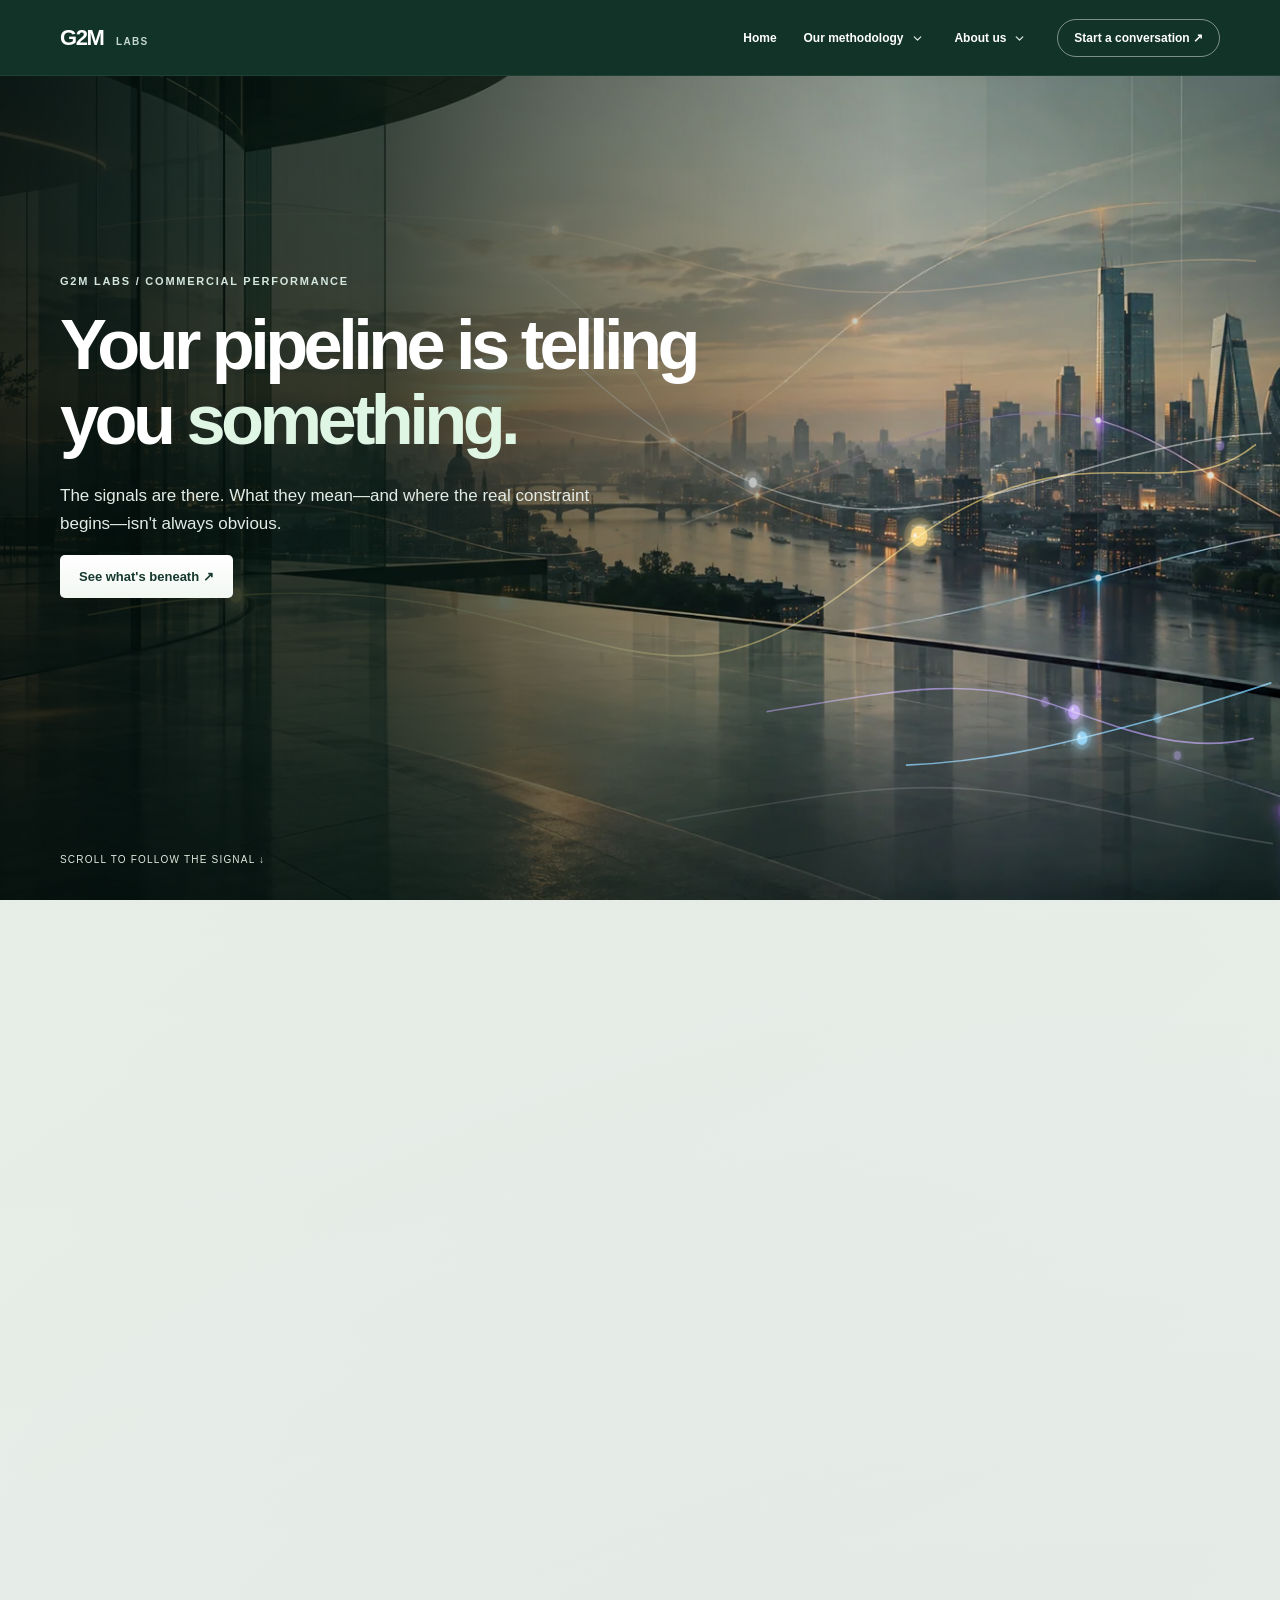
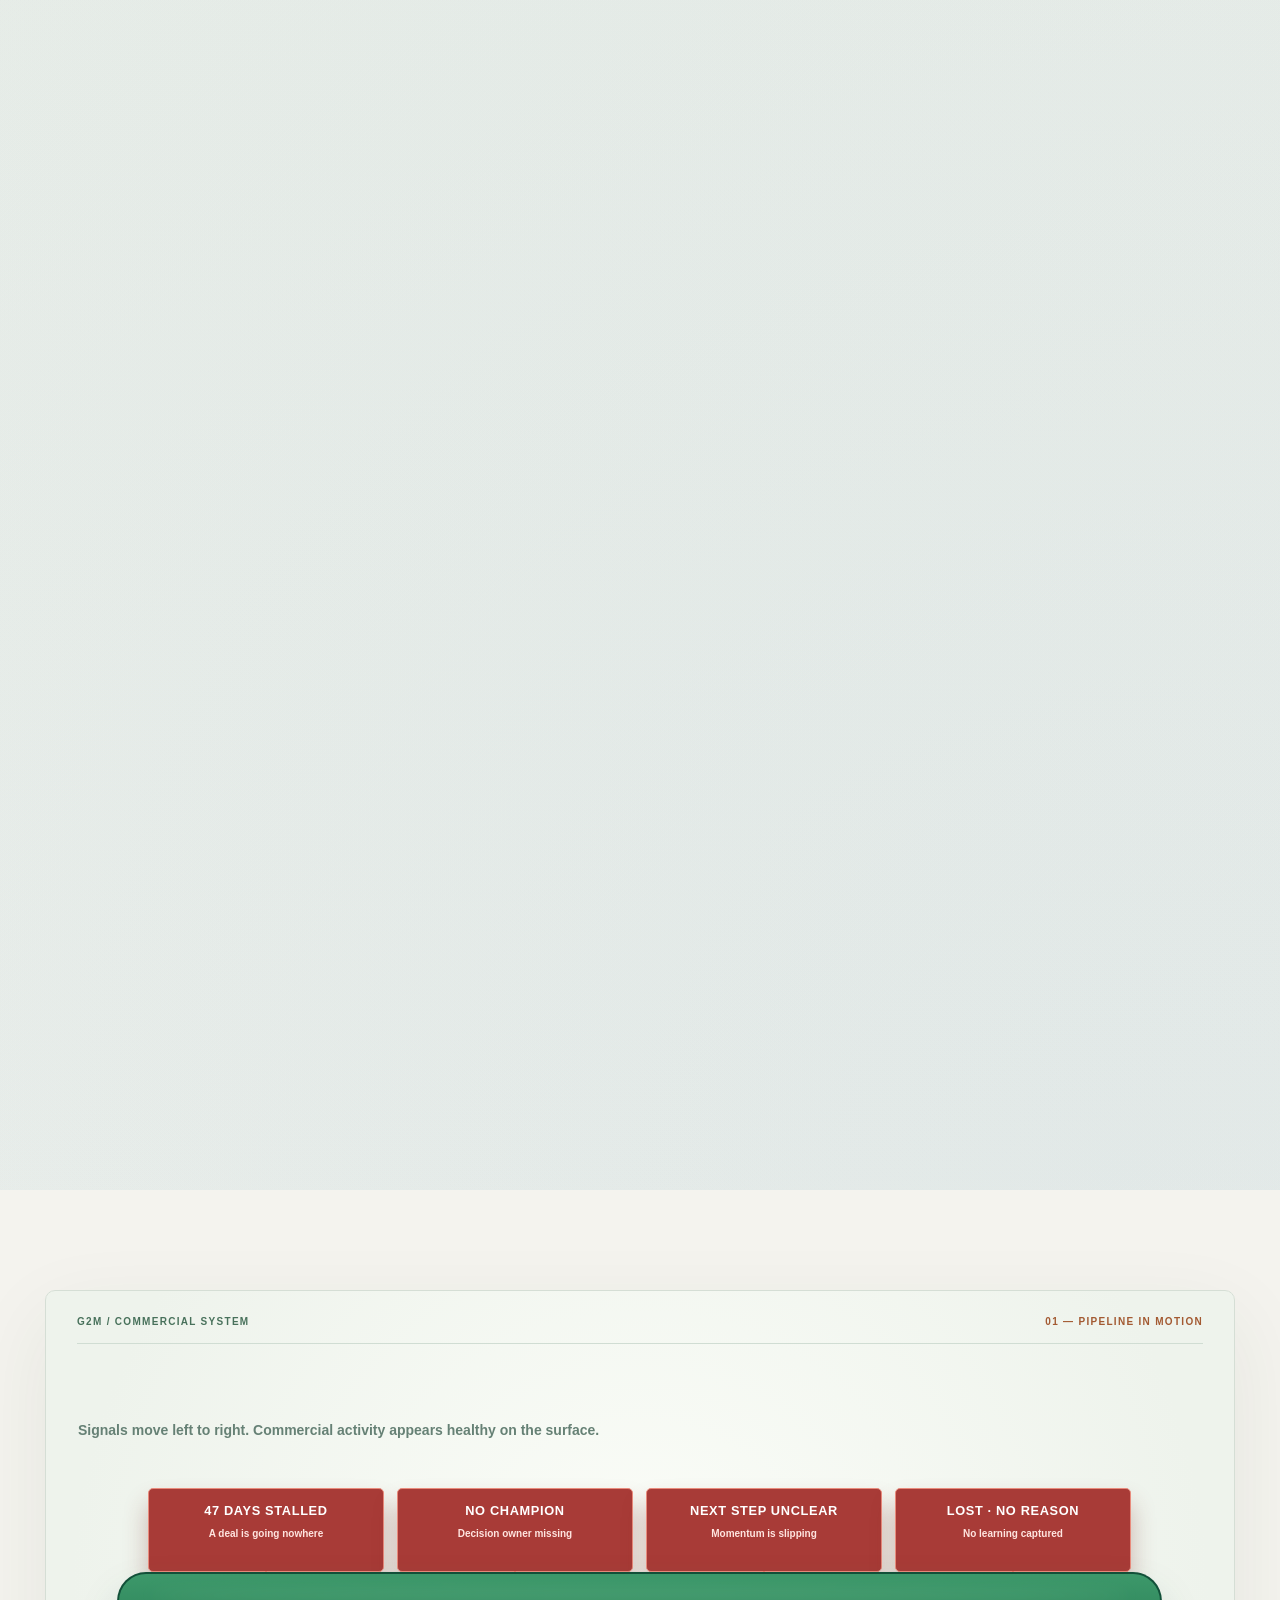
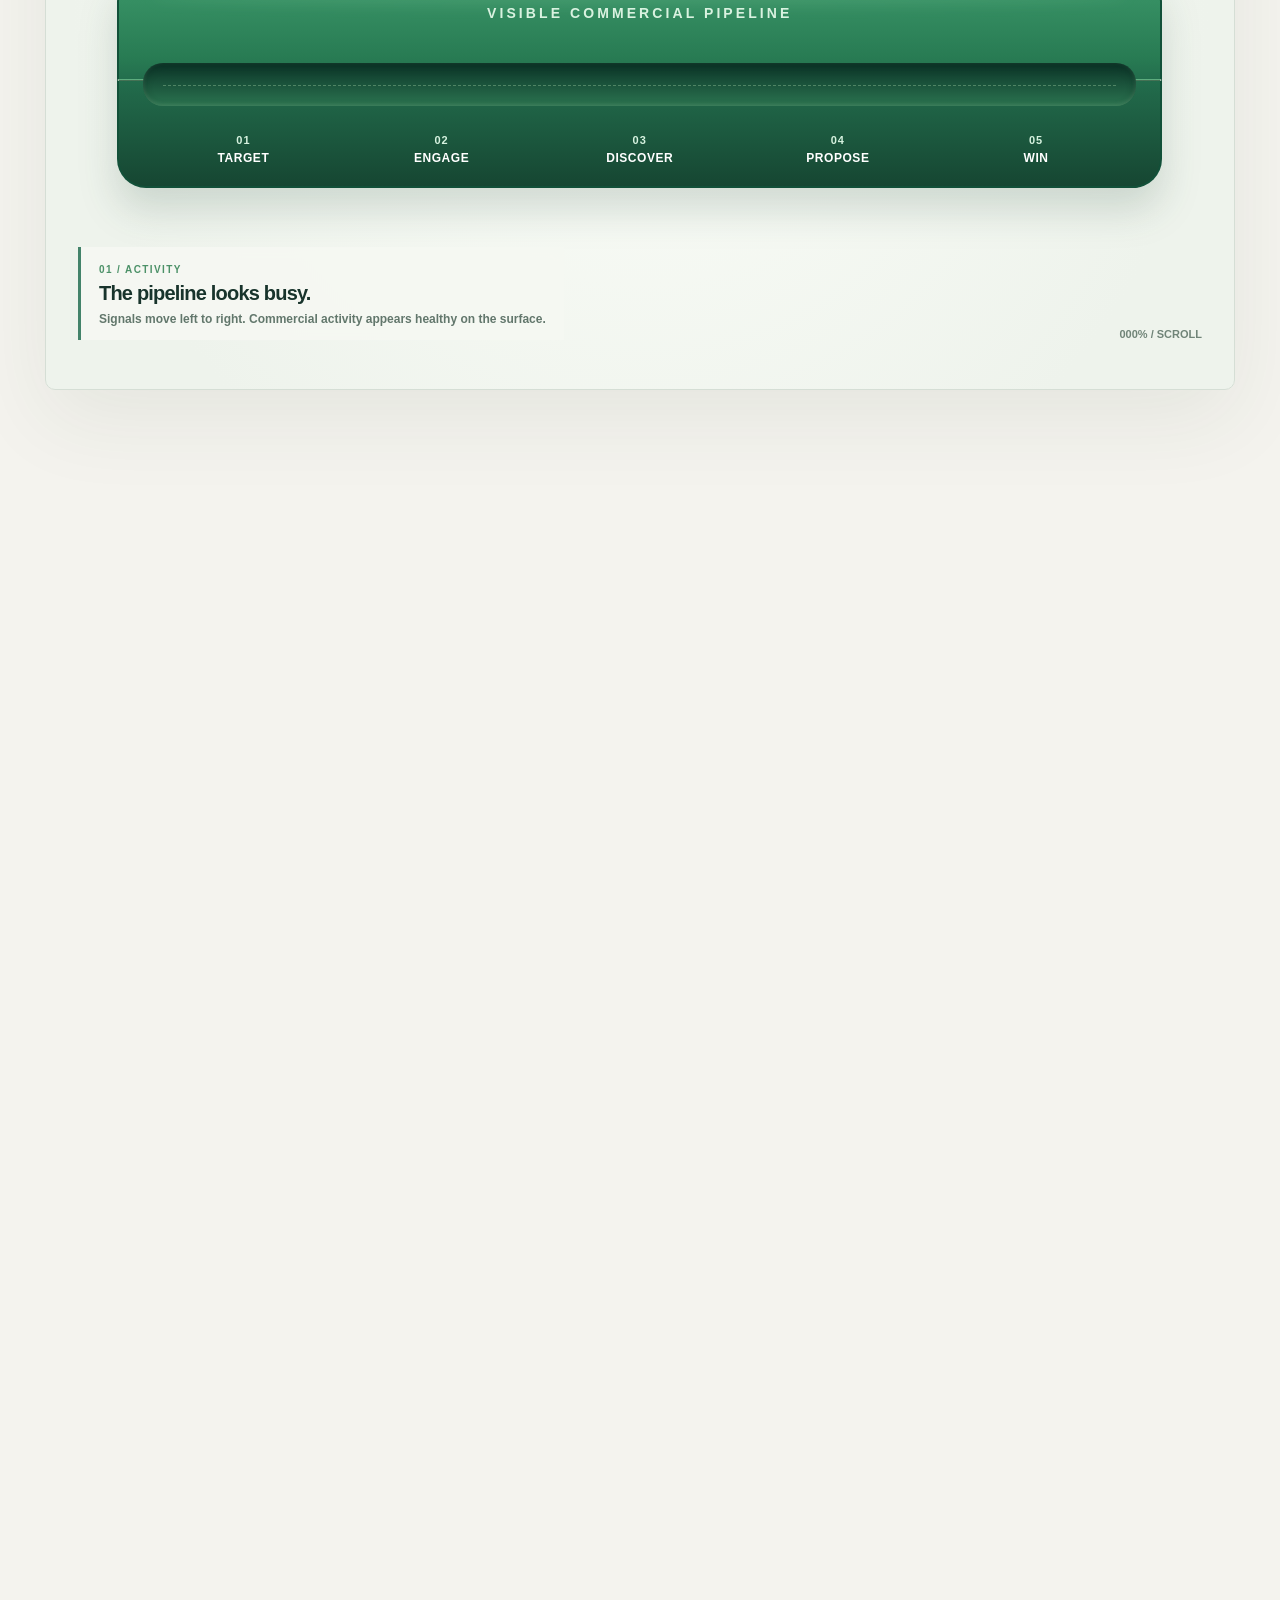
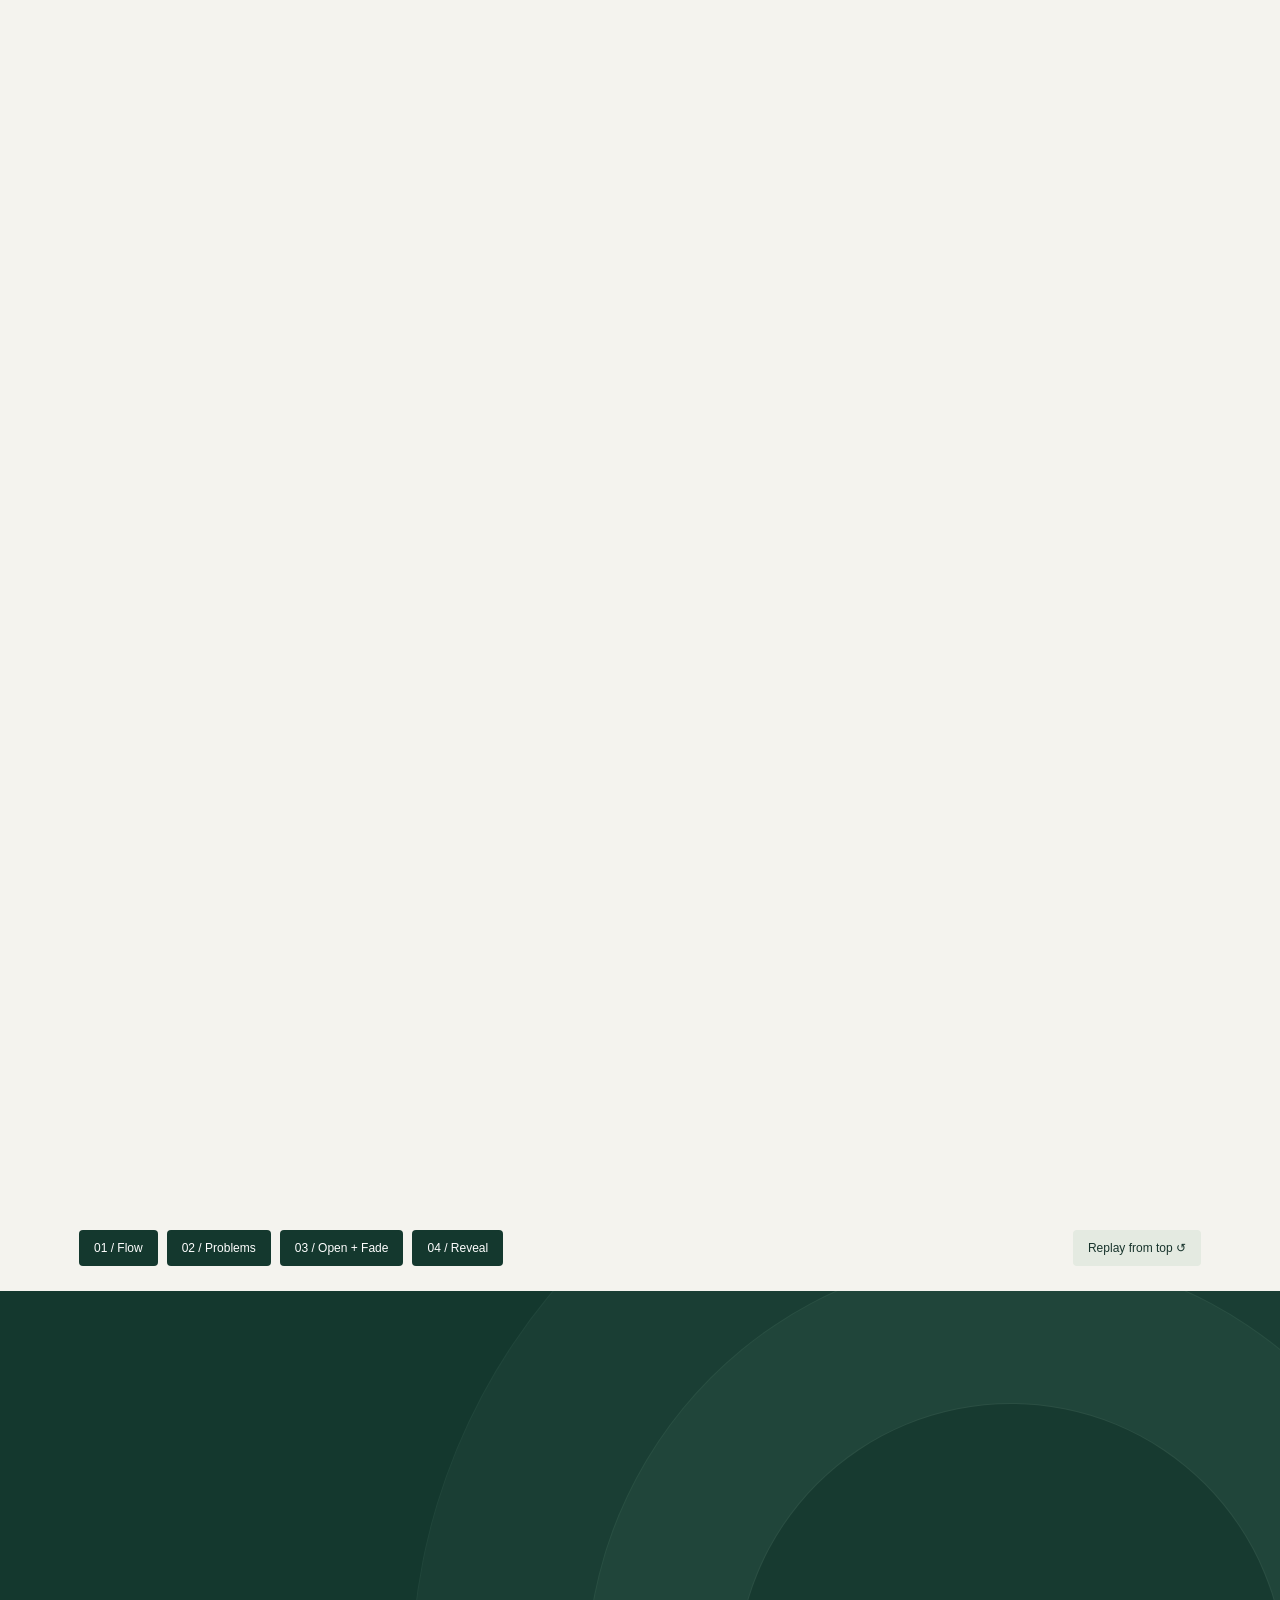
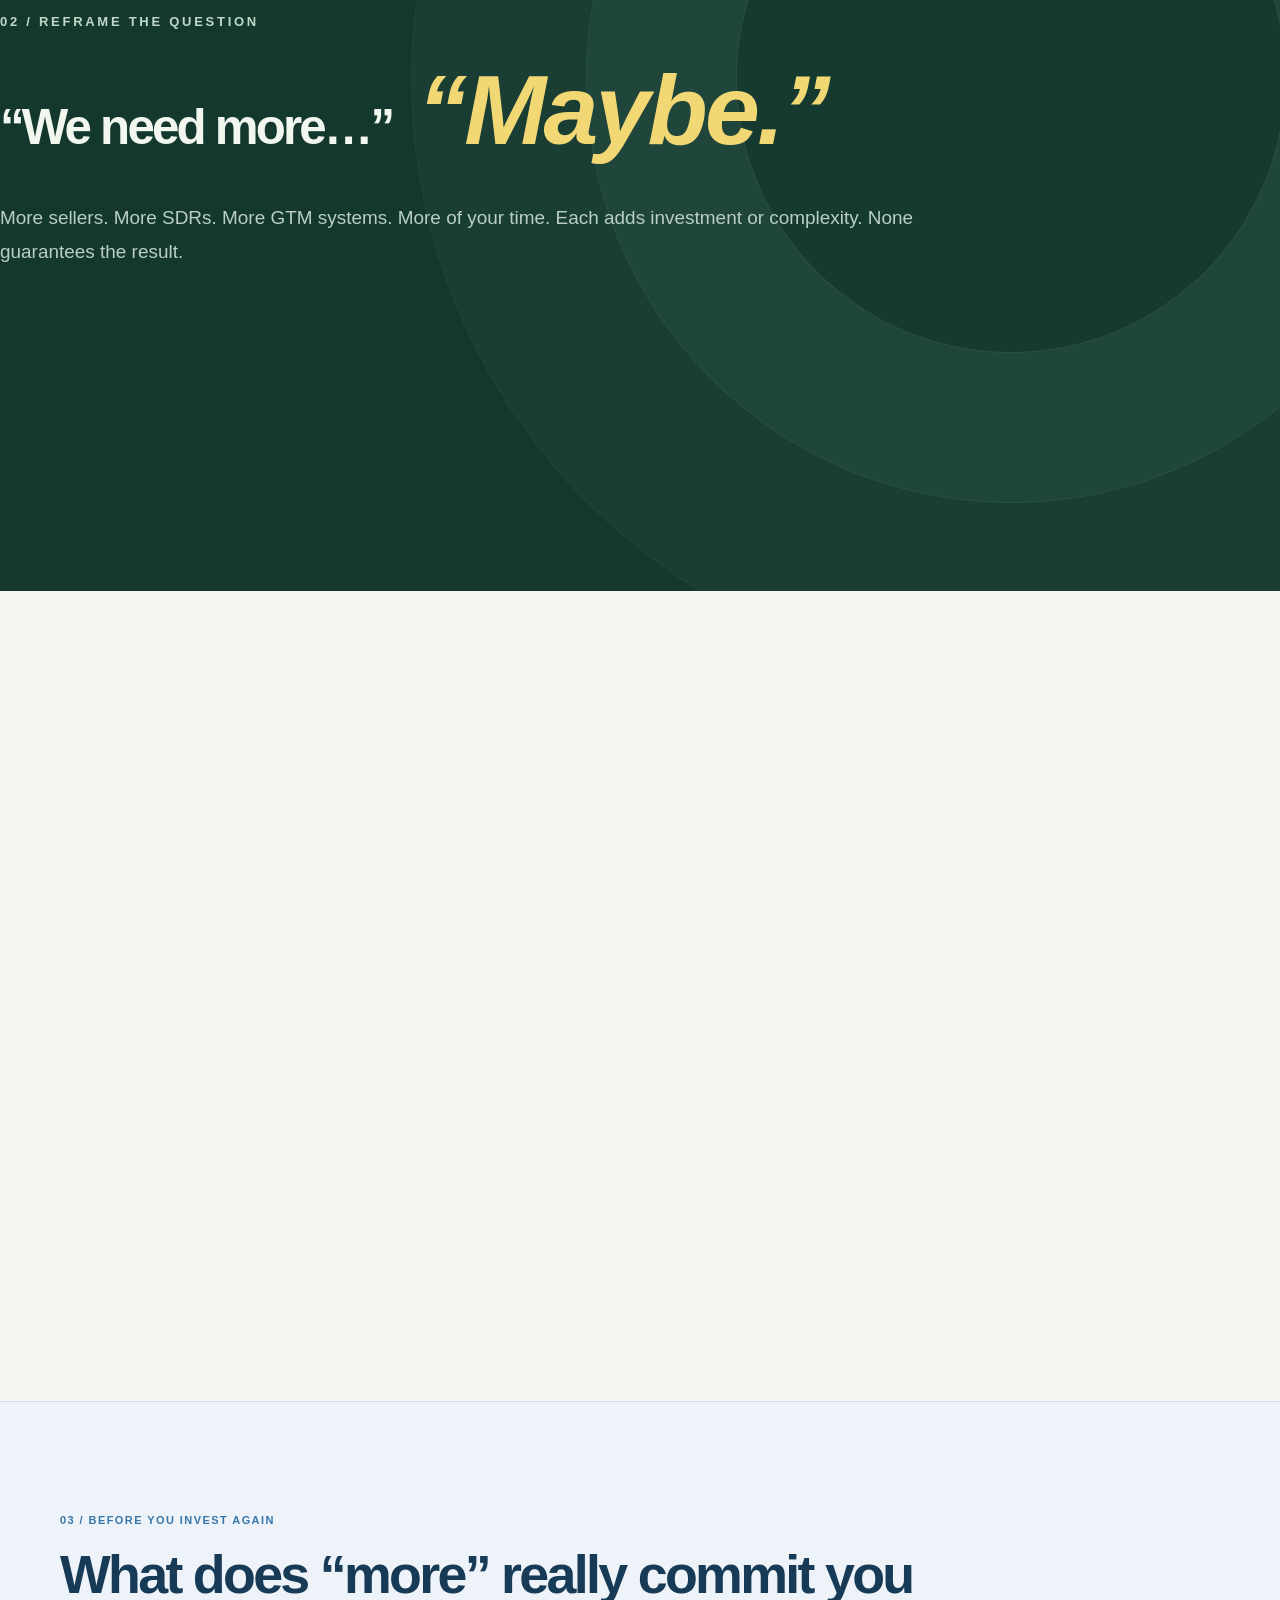
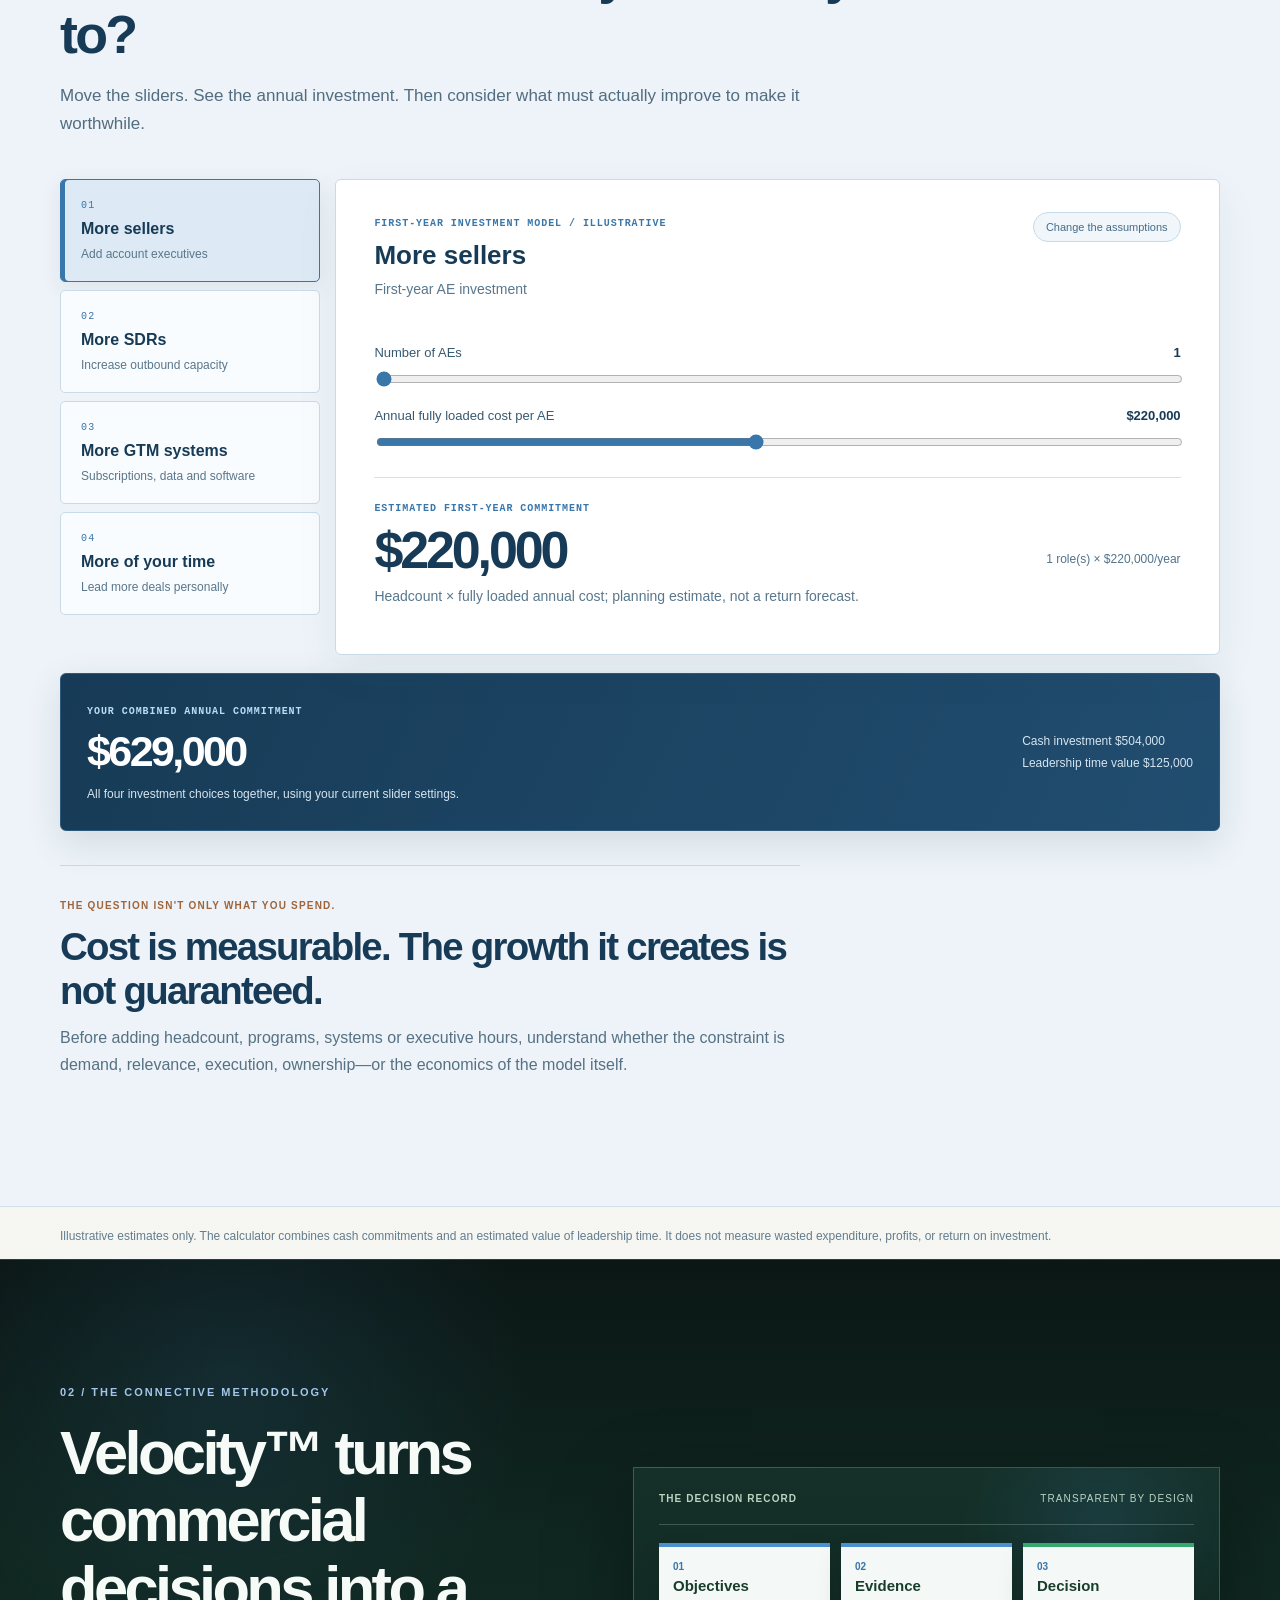
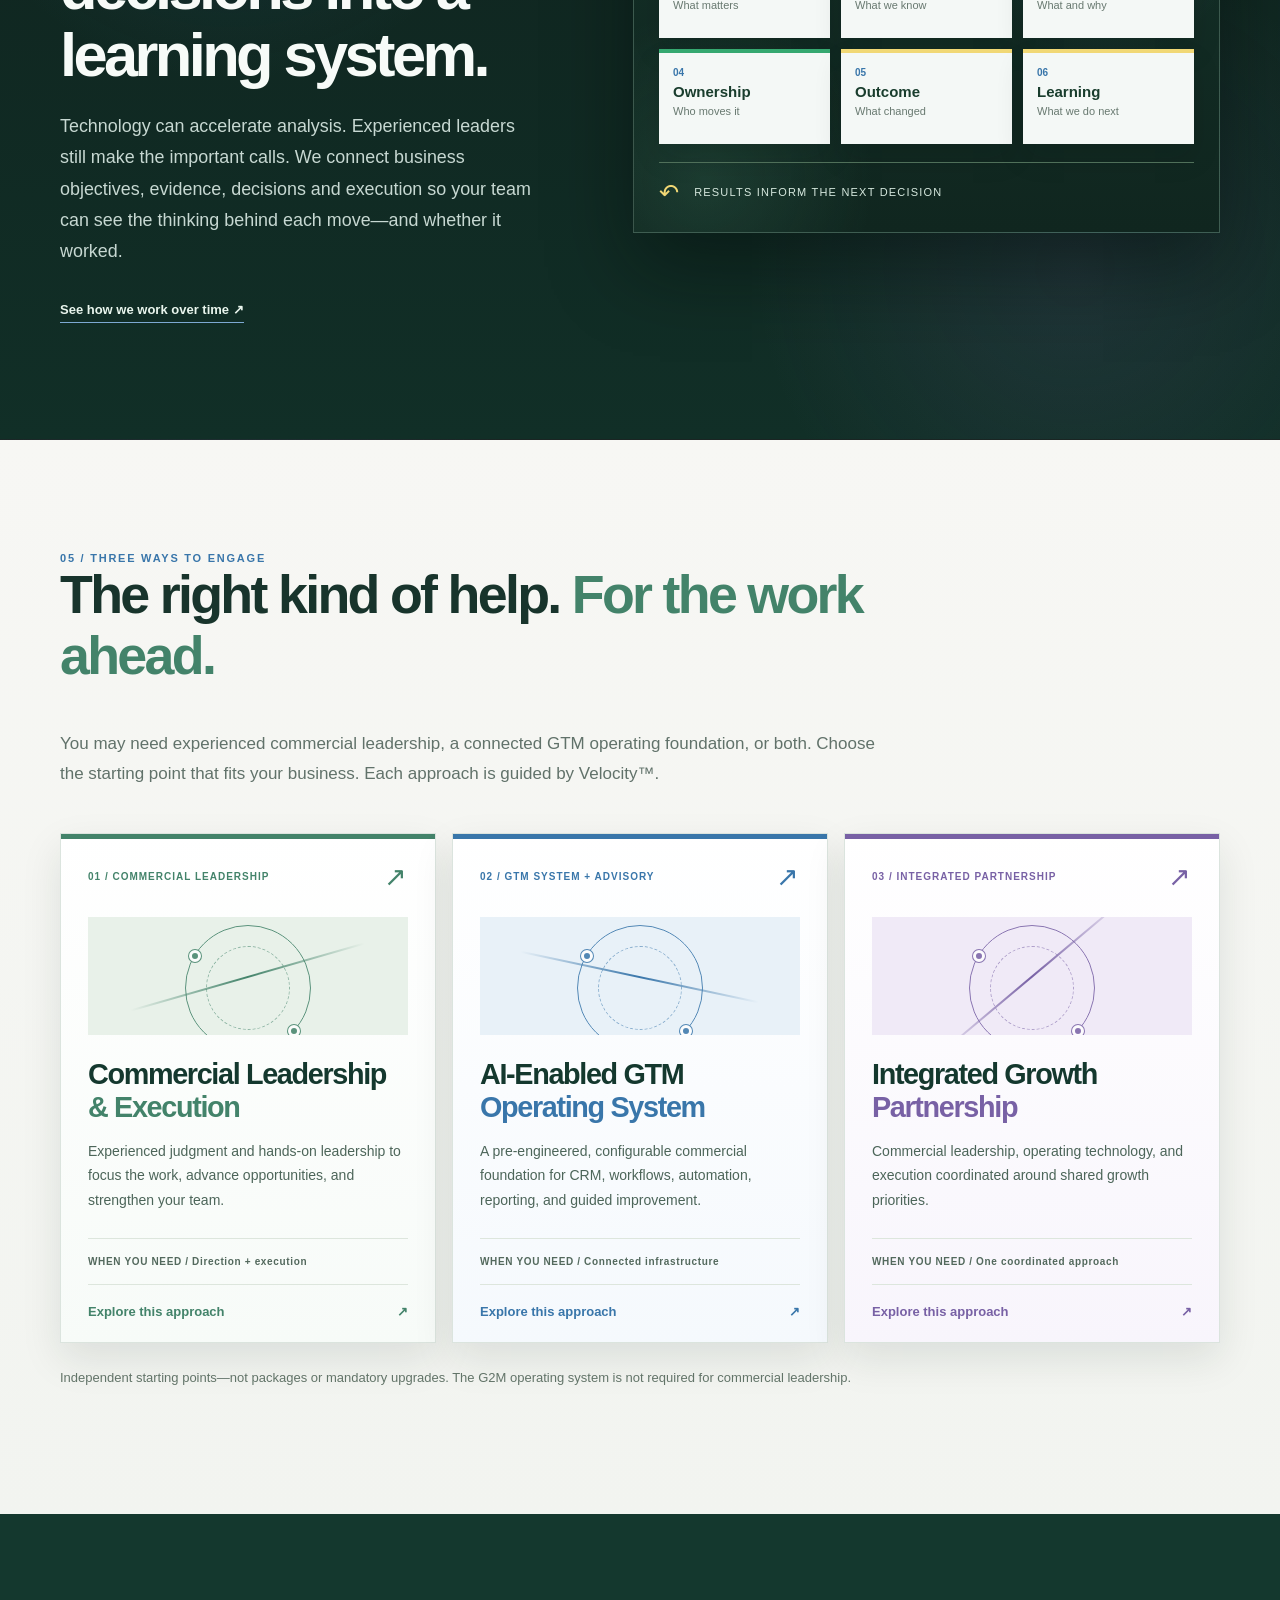
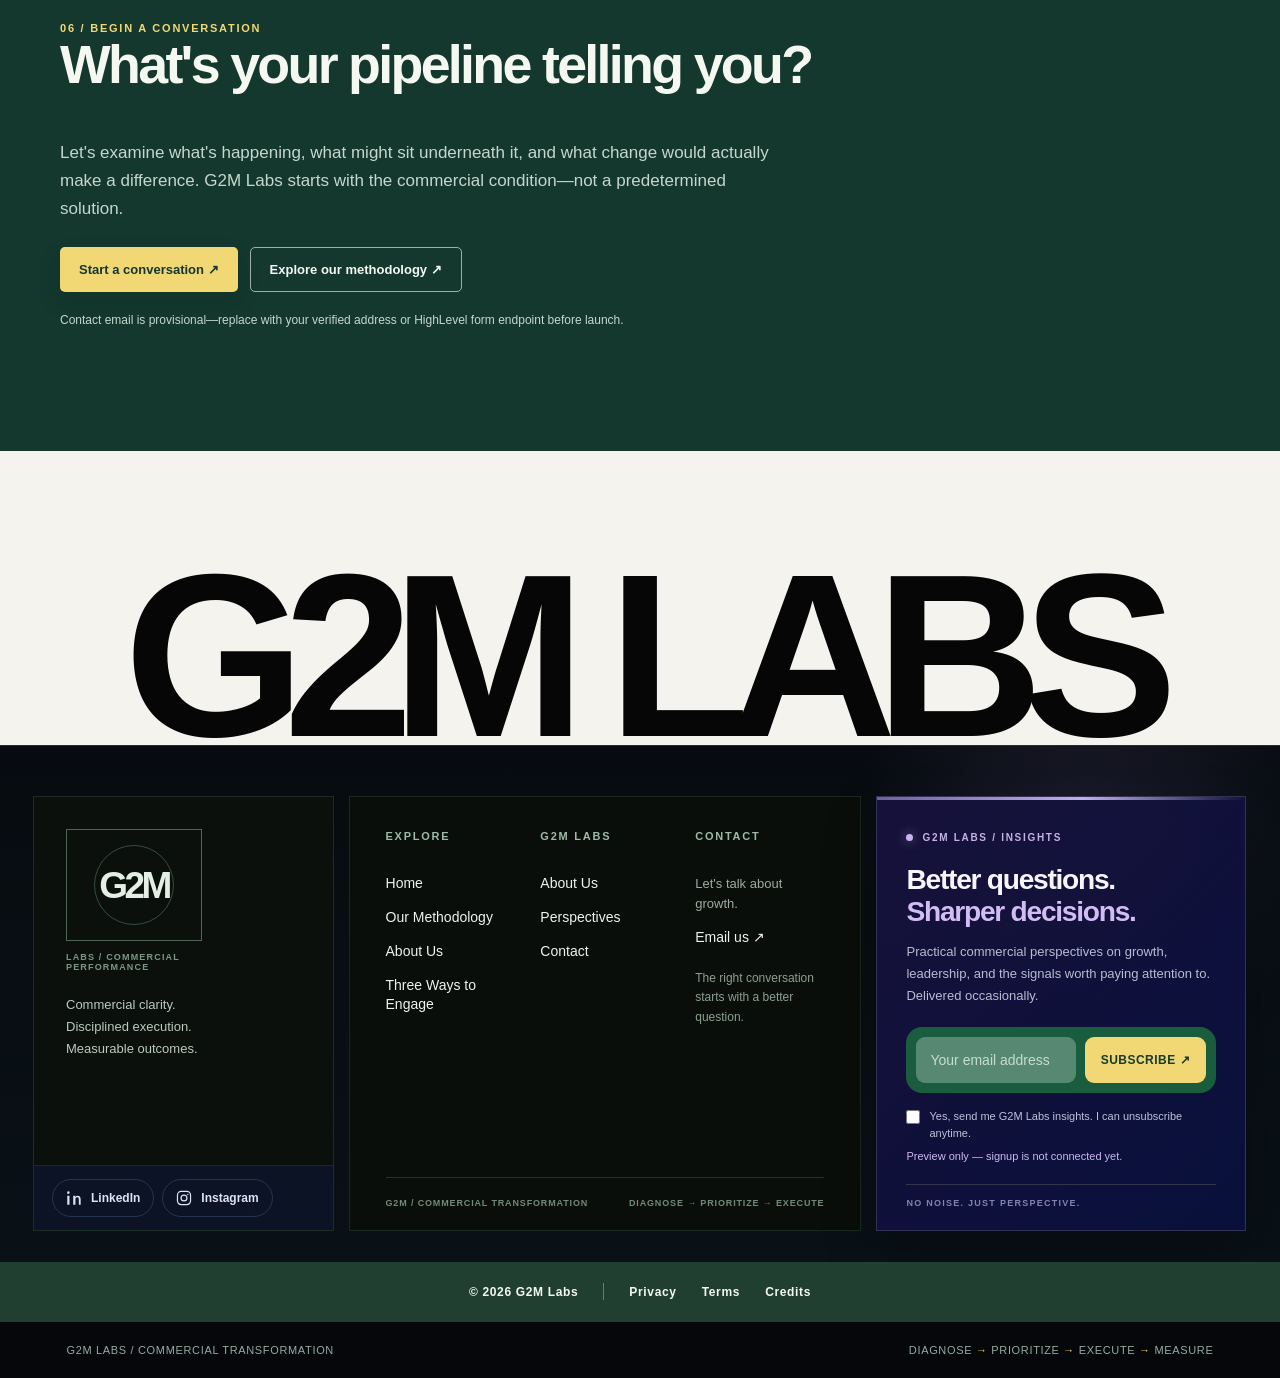
==== index.html @ 56f2eec4 "foundational v26 full site" ====
<!DOCTYPE html>

<html lang="en">
<head>
<!-- Foundation 02: edit styles.css, main.js, and numbered HTML sections. -->
<meta charset="utf-8"/>
<meta content="width=device-width, initial-scale=1" name="viewport"/>
<meta content="G2M Labs helps growth-stage organizations understand commercial constraints, target the right interventions, and improve repeatable growth." name="description"/>
<title>G2M Labs | Foundation 26</title>
<link href="styles.css" rel="stylesheet"/>
<link href="velocity-bridge.css" rel="stylesheet"/>
<link href="nav-dropdown.css" rel="stylesheet"/>
<link href="offering-cards.css" rel="stylesheet"/><link href="visual-treatment.css" rel="stylesheet"/>
</head>
<body class="home-page business-intelligence-study precision-energy-study">
<!--
 ================================================================
  G2M LABS — EDITABLE HOMEPAGE FOUNDATION 24 / NOVEMBER 2026
  EDIT MAP:
  SECTION 00 navigation / links
  SECTION 01 hero + signal strip + statement
  SECTION 02 opening pipeline + guided investigation
  SECTION 03 calculator: copy above; assumptions in JS 'const models'
  SECTION 04 questionnaire: copy above; questions in JS 'const questions'
  SECTION 05 Three Ways to Engage cards
  SECTION 06 closing CTA; SECTION 07 shared three-zone footer / newsletter
  COLOR TOKENS are in :root at top of CSS
  MOTION TIMING is controlled in main.js
  PAGES: methodology.html and help.html are included in this project.
  Replace provisional email before publishing. HighLevel is NOT connected.
  Assumptions, questions and scenarios are illustrative, not client evidence.
  ================================================================ -->
<!-- FOUNDATION 16: approved translucent green-to-black nav pill after scroll threshold. -->
<!-- SECTION 00 / SITE NAVIGATION — change link labels and destinations here. -->
<!-- SECTION 00 — GLOBAL NAVIGATION (shared across future pages) -->
<nav aria-label="Main navigation" class="nav" id="mainNav">
<a class="brand" href="#home">
    G2M
    <small>
     LABS
    </small>
</a>
<div class="navlinks">
<a href="#pipeline">
     Home
    </a>
<div class="nav-service-group nav-method-group"><a data-nav-method-link="" href="methodology.html">Our methodology</a><button aria-controls="methodologyDropdown" aria-expanded="false" aria-label="Show methodology sections" class="nav-service-toggle" type="button"><svg aria-hidden="true" fill="none" stroke="currentColor" stroke-linecap="round" stroke-linejoin="round" stroke-width="2.2" viewbox="0 0 24 24"><path d="m6 9 6 6 6-6"></path></svg></button><div aria-hidden="true" aria-label="Methodology sections" class="nav-service-panel" id="methodologyDropdown"><div class="nav-service-overline">G2M / VELOCITY™ METHODOLOGY</div><a class="nav-service-item" href="#velocity"><span class="nav-service-no">01</span><span><span class="nav-service-title">Velocity™ Decision Method</span><span class="nav-service-description">Decisions that are visible and traceable.</span></span><span aria-hidden="true" class="nav-service-arrow">↗</span></a><a class="nav-service-item" href="methodology.html#offerings-stack"><span class="nav-service-no">02</span><span><span class="nav-service-title">Three Ways to Engage</span><span class="nav-service-description">Leadership, GTM systems, or both.</span></span><span aria-hidden="true" class="nav-service-arrow">↗</span></a><a class="nav-service-item" href="methodology.html#gtm-operating-system"><span class="nav-service-no">03</span><span><span class="nav-service-title">GTM Operating System</span><span class="nav-service-description">A foundation you can configure and run.</span></span><span aria-hidden="true" class="nav-service-arrow">↗</span></a><a class="nav-service-item" href="methodology.html#progress"><span class="nav-service-no">04</span><span><span class="nav-service-title">Early Action &amp; Checkpoints</span><span class="nav-service-description">Start early. Review and adapt.</span></span><span aria-hidden="true" class="nav-service-arrow">↗</span></a><a class="nav-service-all" href="methodology.html">Explore the full methodology <span aria-hidden="true">↗</span></a></div></div>
<div class="nav-service-group nav-about-group"><a aria-current="page" href="help.html">About us</a><button aria-controls="aboutDropdown" aria-expanded="false" aria-label="Show About us sections" class="nav-service-toggle" type="button"><svg aria-hidden="true" fill="none" stroke="currentColor" stroke-linecap="round" stroke-linejoin="round" stroke-width="2.2" viewbox="0 0 24 24"><path d="m6 9 6 6 6-6"></path></svg></button><div aria-hidden="true" aria-label="About us sections" class="nav-service-panel" id="aboutDropdown"><div class="nav-service-overline">G2M / THE PEOPLE BEHIND THE WORK</div><a class="nav-service-item" href="help.html#people"><span class="nav-service-no">01</span><span><span class="nav-service-title">Meet the founders</span><span class="nav-service-description">Who you'll work with.</span></span><span aria-hidden="true" class="nav-service-arrow">↗</span></a><a class="nav-service-item" href="help.html#principles"><span class="nav-service-no">02</span><span><span class="nav-service-title">What we believe</span><span class="nav-service-description">The principles behind our work.</span></span><span aria-hidden="true" class="nav-service-arrow">↗</span></a><a class="nav-service-item" href="help.html#perspectives"><span class="nav-service-no">03</span><span><span class="nav-service-title">Our perspectives</span><span class="nav-service-description">Ideas worth exploring.</span></span><span aria-hidden="true" class="nav-service-arrow">↗</span></a><a class="nav-service-all" href="help.html#connect">Start a conversation <span aria-hidden="true">↗</span></a></div></div>
<a class="navcta" href="#contact">
     Start a conversation ↗
    </a>
</div>
<button aria-controls="mobileLinks" aria-expanded="false" aria-label="Toggle menu" class="mobile-menu-toggle" id="mobileToggle">
    ☰
   </button>
<div class="mobile-links" id="mobileLinks">
<a href="#pipeline">
     Home
    </a>
<details class="mobile-service-group mobile-method-group"><summary>Our methodology</summary><a href="methodology.html">Overview / Velocity™ ↗</a><a href="#velocity">Velocity™ Decision Method</a><a href="methodology.html#offerings-stack">Three Ways to Engage</a><a href="methodology.html#gtm-operating-system">GTM Operating System</a><a href="methodology.html#progress">Early Action &amp; Checkpoints</a></details>
<details class="mobile-service-group"><summary>About us</summary><a href="help.html">About G2M Labs</a><a href="help.html#people">Meet the founders</a><a href="help.html#principles">What we believe</a><a href="help.html#perspectives">Perspectives</a><a href="help.html#connect">Get in touch</a></details>
<a href="#contact">
     Start a conversation
    </a>
</div>
</nav>
<!-- END SECTION 00 -->
<!-- ============================================================
     SECTION 01 / HERO — EDIT HEADLINE, SUBTEXT, ATTACHED STRIP
     ============================================================ -->
<!--
============================================================================
 SECTION 01 — SCROLLING HERO / THE FIRST IMPRESSION
 EDIT: section #home | styles.css SECTION 01
============================================================================
-->
<section class="hero-story" id="home">
<div class="hero-sticky">
<div class="hero-under">
<div class="hero-under-inner">
<div class="eyebrow">
       01 / What we believe
      </div>
<h2 id="statement">
<span class="statement-line">
        The pipeline is where a growth problem
        <span class="phrase-green">
         becomes visible.
        </span>
</span>
<br/>
<span class="statement-line phrase-purple">
        Not necessarily where it starts.
       </span>
</h2>
<p class="subline" id="heroSubline">
       More sellers, activity, or technology may help. First, understand what is actually holding growth back.
      </p>
<a class="outline-btn" href="#pipeline">
       Explore the pipeline ↓
      </a>
</div>
</div>
<div class="hero-moving" id="heroMoving">
<div class="hero-frame" id="heroFrame">
<div class="hero-panel">
<div aria-hidden="true" class="hero-signal-overlay">
<svg class="hero-signal-svg" preserveaspectratio="none" viewbox="0 0 1672 941">
<defs>
<filter height="200%" id="heroSoftGlow" width="200%" x="-50%" y="-50%">
<fegaussianblur result="blur1" stddeviation="8"></fegaussianblur>
<femerge><femergenode in="blur1"></femergenode><femergenode in="SourceGraphic"></femergenode></femerge>
</filter>
<filter height="200%" id="heroTinyGlow" width="200%" x="-50%" y="-50%">
<fegaussianblur result="blur" stddeviation="3"></fegaussianblur>
<femerge><femergenode in="blur"></femergenode><femergenode in="SourceGraphic"></femergenode></femerge>
</filter>
</defs>
<path class="hero-signal-line gold" d="M 115 643 C 245 622, 410 610, 565 632 C 705 652, 820 692, 915 685 C 1068 674, 1160 562, 1294 518 C 1448 466, 1547 525, 1640 465" id="heroPath1"></path>
<path class="hero-signal-line purple" d="M 1002 744 C 1154 725, 1254 706, 1365 734 C 1456 758, 1538 790, 1637 772" id="heroPath2"></path>
<path class="hero-signal-line blue" d="M 1184 800 C 1300 796, 1394 777, 1512 751 C 1574 736, 1620 725, 1660 714" id="heroPath3"></path>
<path class="hero-signal-line orange" d="M 129 238 C 281 220, 468 220, 644 232 C 830 245, 938 298, 1110 305 C 1294 313, 1465 262, 1640 273" id="heroPath4" opacity=".45"></path>
<path class="hero-signal-line white" d="M 760 386 C 861 460, 1010 540, 1170 532 C 1350 524, 1482 457, 1660 453" id="heroPath5"></path>
<path class="hero-signal-line white" d="M 872 858 C 1028 838, 1152 816, 1284 826 C 1400 835, 1520 865, 1662 882" id="heroPath6" opacity=".34"></path>
<g class="hero-signal-anchors" filter="url(#heroTinyGlow)">
<circle cx="1365" cy="734" fill="rgba(179,136,255,.95)" r="5"></circle>
<circle cx="1512" cy="751" fill="rgba(111,208,255,.95)" r="5"></circle>
<circle cx="1538" cy="790" fill="rgba(179,136,255,.92)" r="4.5"></circle>
<circle cx="1380" cy="518" fill="rgba(255,154,87,.95)" r="5"></circle>
<circle cx="1594" cy="466" fill="rgba(179,136,255,.95)" r="5"></circle>
<circle cx="1294" cy="518" fill="rgba(255,205,87,.92)" r="4.5"></circle>
<circle cx="857" cy="384" fill="rgba(255,205,87,.92)" r="4.5"></circle>
</g>
<g id="heroClustersLayer"></g>
</svg>
</div>
<div class="hero-grid">
<div class="hero-copy">
<div class="eyebrow">
          G2M Labs / Commercial performance
         </div>
<h1>
          Your pipeline is telling you
          <span>
           something.
          </span>
</h1>
<p>
          The signals are there. What they mean—and where the real constraint begins—isn't always obvious.
         </p>
<a class="btn" href="#pipeline">
          See what's beneath ↗
         </a>
</div>
<!-- HERO SIGNAL MONITOR CARD REMOVED IN FOUNDATION 15: animated city signals remain visible. -->
</div>
<div class="hero-hint">
        SCROLL TO FOLLOW THE SIGNAL ↓
       </div>
</div>
<div aria-label="Commercial signals" class="signal-band">
<span class="signal">
        MORE ACTIVITY
       </span>
<span class="signal">
        LESS PROGRESSION
       </span>
<span class="signal">
        DEALS STALLING
       </span>
<span class="signal">
        LOOK CLOSER
       </span>
</div>
</div>
</div>
</div>
</section>
<!-- END SECTION 01 — SCROLLING HERO / THE FIRST IMPRESSION -->
<!-- ============================================================
     SECTION 02 / INTERACTIVE PIPELINE — EDIT SYMPTOM TAGS, STAGES,
     COMMERCIAL LEVERS in PIPELINE_DATA near bottom of file.
     ============================================================ -->
<!--
============================================================================
 SECTION 02 — INTERACTIVE COMMERCIAL PIPELINE
 EDIT: section #pipeline | styles.css SECTION 02
============================================================================
-->
<section aria-label="Interactive commercial growth engine" class="growth-engine-host" id="pipeline"><!-- SECTION 02 / GROWTH ENGINE — Foundation 08: original pipeline and reveal, scroll-linked title and TARGET-first diagnostic progression --><section aria-label="Scroll-driven commercial growth engine" class="story" id="engineStory"><div class="sticky"><div class="stage" id="engineStage">
<div class="stage-top"><span>G2M / COMMERCIAL SYSTEM</span><span class="stage-status" id="stageStatus">01 — PIPELINE IN MOTION</span></div>
<div class="stage-heading"><h2 aria-label="The pipeline looks busy." class="word-reveal-title" id="stageHeadline"><span aria-hidden="true" class="headline-words" id="headlineWords"></span></h2><p id="stageSubhead">Activity is visible. The reason behind each outcome may not be.</p></div>
<div class="system" id="engineSystem"><div class="original-reveal" id="originalReveal">
<div aria-label="Select pipeline stage" class="original-stages" id="originalStages" role="group">
<button class="original-stage active" data-original-stage="0" type="button"><small>01</small><strong>TARGET</strong></button>
<button class="original-stage" data-original-stage="1" type="button"><small>02</small><strong>ENGAGE</strong></button>
<button class="original-stage" data-original-stage="2" type="button"><small>03</small><strong>DISCOVER</strong></button>
<button class="original-stage" data-original-stage="3" type="button"><small>04</small><strong>PROPOSE</strong></button>
<button class="original-stage" data-original-stage="4" type="button"><small>05</small><strong>WIN</strong></button>
</div>
<svg aria-hidden="true" class="original-connectors" id="originalConnectors" preserveaspectratio="none"></svg>
<div class="original-factor-label">WHAT MAY BE INFLUENCING THE OUTCOME</div>
<div class="original-factors" id="originalFactors">
<button class="original-factor" data-original-factor="0" type="button">MARKET</button>
<button class="original-factor" data-original-factor="1" type="button">BUYER</button>
<button class="original-factor" data-original-factor="2" type="button">MESSAGE</button>
<button class="original-factor" data-original-factor="3" type="button">PEOPLE</button>
<button class="original-factor" data-original-factor="4" type="button">PROCESS</button>
<button class="original-factor" data-original-factor="5" type="button">TECHNOLOGY</button>
</div>
<div class="original-prompt">SCROLL TO INVESTIGATE ↓</div>
<article aria-live="polite" class="original-panel" id="originalPanel">
<div class="original-panel-top"><span id="originalLabel">01 / TARGET</span><span id="originalStep">01 / 05</span></div>
<h3 id="originalQuestion">Are we focused on the right segments and buyers?</h3>
<p id="originalAnswer">Poor market focus or buyer fit may not become obvious until opportunities begin to stall. Test whether the right demand is entering the system.</p>
<div class="original-tags" id="originalTags"><span>Market</span><span>Buyer</span><span>Message</span></div>
</article>
</div></div>
<div class="pipeline-zone" id="pipeZone"><div class="warnings" id="warnings"><div class="warning"><strong>47 DAYS STALLED</strong><small>A deal is going nowhere</small></div><div class="warning"><strong>NO CHAMPION</strong><small>Decision owner missing</small></div><div class="warning"><strong>NEXT STEP UNCLEAR</strong><small>Momentum is slipping</small></div><div class="warning"><strong>LOST · NO REASON</strong><small>No learning captured</small></div></div><div class="pipeline-body"><div class="pipe-upper" id="pipeUpper"><div class="pipe-title">VISIBLE COMMERCIAL PIPELINE</div></div><div class="pipe-lower" id="pipeLower"></div><div class="pipe-inner" id="pipeInner"><div class="flow"><span class="pulse"></span><span class="pulse"></span><span class="pulse"></span></div></div><div class="stages" id="pipeStages"><span>01<b>TARGET</b></span><span>02<b>ENGAGE</b></span><span>03<b>DISCOVER</b></span><span>04<b>PROPOSE</b></span><span>05<b>WIN</b></span></div></div></div>
<div class="content"><div class="content-copy"><small id="narrativeIndex">01 / ACTIVITY</small><h3 id="narrativeTitle">The pipeline looks busy.</h3><p id="narrativeText">Signals move left to right. Commercial activity appears healthy on the surface.</p></div><span class="counter" id="percent">000% / SCROLL</span></div><div class="progress" id="progress"></div>
</div></div></section><div class="story-controls"><div class="container"><div class="controls"><button data-jump="0.03" type="button">01 / Flow</button><button data-jump="0.33" type="button">02 / Problems</button><button data-jump="0.61" type="button">03 / Open + Fade</button><button data-jump="0.92" type="button">04 / Reveal</button></div><div class="controls"><button class="secondary" id="restart" type="button">Replay from top ↺</button></div></div></div></section>
<!-- END SECTION 02 — INTERACTIVE COMMERCIAL PIPELINE -->
<!-- ============================================================
 SECTION 02B — REFRAME THE QUESTION / DARK-GREEN INTERLUDE
 EDIT: #reframe in index.html; styles.css SECTION 02B.
 BACKGROUND: replace the concentric-circle elements with an image,
 or set --reframe-image in CSS to supply your own background artwork.
 This module is independent of the pipeline and calculator controllers.
 ============================================================ -->
<div class="reframe-scroll-stage" id="reframeScrollStage">
<section aria-labelledby="reframeTitle" class="reframe-section" id="reframe">
<div aria-hidden="true" class="reframe-art">
<div class="reframe-circle outer"></div>
<div class="reframe-circle middle"></div>
<div class="reframe-circle inner"></div>
</div>
<div class="wrap reframe-content">
<p class="reframe-eyebrow">02 / REFRAME THE QUESTION</p>
<h2 id="reframeTitle"><span class="reframe-question">“We need more…”</span> <em class="reframe-maybe">“Maybe.”</em></h2>
<p class="reframe-description">More sellers. More SDRs. More GTM systems. More of your time. Each adds investment or complexity. None guarantees the result.</p>
</div>
</section>
</div>
<!-- END SECTION 02B — REFRAME THE QUESTION -->
<!-- ============================================================ SECTION 03 / CALCULATOR — CHRIS MODEL ============================================================ -->
<!--
============================================================================
 SECTION 03 — INVESTMENT CALCULATOR
 EDIT: section #investment | styles.css SECTION 03
============================================================================
-->
<section class="investment-section editable-surface" id="investment">
<div class="wrap">
<div class="eyebrow">
     03 / Before you invest again
    </div>
<h2>
     What does “more” really commit you to?
    </h2>
<p class="investment-intro">
     Move the sliders. See the annual investment. Then consider what must actually improve to make it worthwhile.
    </p>
<div class="invest-story">
<div aria-label="Investment choices" class="invest-choices">
<button aria-pressed="true" class="invest-choice active" data-invest="ae">
<span>
        01
       </span>
<strong>
        More sellers
       </strong>
<small>
        Add account executives
       </small>
</button>
<button aria-pressed="false" class="invest-choice" data-invest="sdr">
<span>
        02
       </span>
<strong>
        More SDRs
       </strong>
<small>
        Increase outbound capacity
       </small>
</button>
<button aria-pressed="false" class="invest-choice" data-invest="systems">
<span>
        03
       </span>
<strong>
        More GTM systems
       </strong>
<small>
        Subscriptions, data and software
       </small>
</button>
<button aria-pressed="false" class="invest-choice" data-invest="leader">
<span>
        04
       </span>
<strong>
        More of your time
       </strong>
<small>
        Lead more deals personally
       </small>
</button>
</div>
<div class="invest-panel">
<div class="invest-panel-head">
<div>
<small>
         FIRST-YEAR INVESTMENT MODEL / ILLUSTRATIVE
        </small>
<h3 id="investTitle">
         More sellers
        </h3>
<p id="investSubtitle">
         First-year AE investment
        </p>
</div>
<span class="model-pill">
        Change the assumptions
       </span>
</div>
<div class="investment-inputs" id="investmentInputs">
</div>
<div class="investment-result">
<div>
<small>
         ESTIMATED FIRST-YEAR COMMITMENT
        </small>
<strong aria-live="polite" id="investmentTotal">
         $0
        </strong>
<p id="investmentFormula">
         Illustrative planning estimate, not a forecast of revenue.
        </p>
</div>
<div class="result-breakdown" id="investmentBreakdown">
</div>
</div>
</div>
</div>
<div aria-live="polite" class="combined-investment">
<div>
<small>
       YOUR COMBINED ANNUAL COMMITMENT
      </small>
<strong id="combinedInvestmentTotal">
       $0
      </strong>
<p>
       All four investment choices together, using your current slider settings.
      </p>
</div>
<div class="combined-split">
<span id="combinedCash">
</span>
<span id="combinedTime">
</span>
</div>
</div>
<div class="investment-question">
<span>
      THE QUESTION ISN'T ONLY WHAT YOU SPEND.
     </span>
<h3>
      Cost is measurable. The growth it creates is not guaranteed.
     </h3>
<p>
      Before adding headcount, programs, systems or executive hours, understand whether the constraint is demand, relevance, execution, ownership—or the economics of the model itself.
     </p>
</div>
</div>
</section>
<!-- END SECTION 03 — INVESTMENT CALCULATOR -->
<p class="assumption-note wrap">
   Illustrative estimates only. The calculator combines cash commitments and an estimated value of leadership time. It does not measure wasted expenditure, profits, or return on investment.
  </p>
<!-- FOUNDATION 24 / VELOCITY BRIDGE — MOVED FROM PAGE 2; STYLES IN velocity-bridge.css -->
<section class="velocity-bridge p2-velocity" id="velocity">
<div class="wrap">
<div class="p2-velocity-layout">
<div>
<span class="p2-kicker light">
       02 / THE CONNECTIVE METHODOLOGY
      </span>
<h2>
       Velocity™ turns commercial decisions into a learning system.
      </h2>
<p>
       Technology can accelerate analysis. Experienced leaders still make the important calls. We connect business objectives, evidence, decisions and execution so your team can see the thinking behind each move—and whether it worked.
      </p>
<a class="p2-text-link" href="methodology.html#progress">
       See how we work over time ↗
      </a>
</div>
<div aria-label="Velocity decision loop: objectives, evidence, decisions, ownership, results and learning" class="p2-loop">
<div class="p2-loop-head">
<strong>
        THE DECISION RECORD
       </strong>
<span>
        TRANSPARENT BY DESIGN
       </span>
</div>
<div class="p2-loop-steps">
<div>
<small>
         01
        </small>
<b>
         Objectives
        </b>
<span>
         What matters
        </span>
</div>
<div>
<small>
         02
        </small>
<b>
         Evidence
        </b>
<span>
         What we know
        </span>
</div>
<div>
<small>
         03
        </small>
<b>
         Decision
        </b>
<span>
         What and why
        </span>
</div>
<div>
<small>
         04
        </small>
<b>
         Ownership
        </b>
<span>
         Who moves it
        </span>
</div>
<div>
<small>
         05
        </small>
<b>
         Outcome
        </b>
<span>
         What changed
        </span>
</div>
<div>
<small>
         06
        </small>
<b>
         Learning
        </b>
<span>
         What we do next
        </span>
</div>
</div>
<div class="p2-loop-bottom">
<span aria-hidden="true">
        ↶
       </span>
       RESULTS INFORM THE NEXT DECISION
      </div>
</div>
</div>
</div>
</section>

<!--
============================================================================
 SECTION 04 — FIVE-QUESTION GROWTH PULSE
 EDIT: section #growth-pulse | styles.css SECTION 04
============================================================================
-->

<!-- END SECTION 04 — FIVE-QUESTION GROWTH PULSE -->
<!-- ============================================================
     SECTION 05 / HOW WE HELP — EDIT COPY INSIDE EACH FLIP FACE.
     Deeper details use links: how-we-help.html#... (future pages).
     ============================================================ -->
<!--
============================================================================
 SECTION 05 — ENGAGEMENT / SERVICE CARDS
 EDIT: section #services | styles.css SECTION 05
============================================================================
-->
<section aria-labelledby="dealSectionTitle" class="services-section editable-surface g2m-deal-section" id="services">
<div class="wrap">
<div class="eyebrow">05 / THREE WAYS TO ENGAGE</div>
<h2 id="dealSectionTitle">The right kind of help. <em>For the work ahead.</em></h2>
<p class="intro">You may need experienced commercial leadership, a connected GTM operating foundation, or both. Choose the starting point that fits your business. Each approach is guided by Velocity™.</p>
<div aria-label="Explore G2M engagement approaches" class="g2m-deal-grid">
<a class="g2m-deal-card" href="methodology.html#commercial-leadership" style="--deal-color:#43836A;--deal-soft:#E8F1E9;--deal-index:0">
<div class="g2m-deal-top"><span>01 / COMMERCIAL LEADERSHIP</span><span aria-hidden="true">↗</span></div>
<div aria-hidden="true" class="g2m-deal-illustration"><div class="g2m-deal-orbit"><span></span><span></span></div><i class="g2m-deal-axis"></i></div>
<h3>Commercial Leadership <span>&amp; Execution</span></h3>
<p>Experienced judgment and hands-on leadership to focus the work, advance opportunities, and strengthen your team.</p>
<span class="g2m-deal-fit">WHEN YOU NEED / Direction + execution</span>
<span class="g2m-deal-action">Explore this approach <span aria-hidden="true">↗</span></span>
</a>
<a class="g2m-deal-card" href="methodology.html#gtm-operating-system" style="--deal-color:#3976AA;--deal-soft:#E8F1F8;--deal-index:1">
<div class="g2m-deal-top"><span>02 / GTM SYSTEM + ADVISORY</span><span aria-hidden="true">↗</span></div>
<div aria-hidden="true" class="g2m-deal-illustration g2m-deal-network"><div class="g2m-deal-orbit"><span></span><span></span></div><i class="g2m-deal-axis"></i></div>
<h3>AI-Enabled GTM <span>Operating System</span></h3>
<p>A pre-engineered, configurable commercial foundation for CRM, workflows, automation, reporting, and guided improvement.</p>
<span class="g2m-deal-fit">WHEN YOU NEED / Connected infrastructure</span>
<span class="g2m-deal-action">Explore this approach <span aria-hidden="true">↗</span></span>
</a>
<a class="g2m-deal-card" href="methodology.html#integrated-partnership" style="--deal-color:#7861A5;--deal-soft:#F0EAF7;--deal-index:2">
<div class="g2m-deal-top"><span>03 / INTEGRATED PARTNERSHIP</span><span aria-hidden="true">↗</span></div>
<div aria-hidden="true" class="g2m-deal-illustration g2m-deal-integrated"><div class="g2m-deal-orbit"><span></span><span></span></div><i class="g2m-deal-axis"></i></div>
<h3>Integrated Growth <span>Partnership</span></h3>
<p>Commercial leadership, operating technology, and execution coordinated around shared growth priorities.</p>
<span class="g2m-deal-fit">WHEN YOU NEED / One coordinated approach</span>
<span class="g2m-deal-action">Explore this approach <span aria-hidden="true">↗</span></span>
</a>
</div>
<p class="g2m-deal-note">Independent starting points—not packages or mandatory upgrades. The G2M operating system is not required for commercial leadership.</p>
</div>
</section>
<!-- END SECTION 05 — ENGAGEMENT / SERVICE CARDS -->
<!-- SECTION 06 / CLOSING CTA — connect URL is a placeholder anchor; wire to HighLevel later. -->
<!--
============================================================================
 SECTION 06 — CONTACT AND CONVERSION
 EDIT: section #contact | styles.css SECTION 06
============================================================================
-->
<!-- FOUNDATION 10: Dark-green closing palette: styles.css / SECTION 06 — DARK GREEN CONVERSATION CTA. -->
<section class="closing editable-surface" id="contact">
<div class="wrap">
<div class="eyebrow">
     06 / Begin a conversation
    </div>
<h2>
     What's your pipeline telling you?
    </h2>
<p>
     Let's examine what's happening, what might sit underneath it, and what change would actually make a difference. G2M Labs starts with the commercial condition—not a predetermined solution.
    </p>
<div class="closing-actions">
<a class="btn" href="mailto:hello@g2mlabs.com?subject=G2M%20Labs%20conversation">
      Start a conversation ↗
     </a>
<a class="outline-btn" href="methodology.html">
      Explore our methodology ↗
     </a>
</div>
<p style="font-size:12px;margin-top:19px">
     Contact email is provisional—replace with your verified address or HighLevel form endpoint before launch.
    </p>
</div>
</section>
<!-- END SECTION 06 — CONTACT AND CONVERSION -->
<!-- SECTION 07 — FOOTER MOTION / 07A WORDMARK · 07B NAV · 07C LEGAL · 07D END CAP -->
<!-- SECTION 07 — G2M FOUNDATION 20 FOOTER / THREE-ZONE DESIGN -->
<footer aria-label="G2M Labs footer" class="footer-stage footer-foundation-19" id="g2mFooter" style="--footer-sage:#264a3a;--footer-sage-text:#f3f8f3">
<!-- 07A / Oversized animated wordmark — original Foundation 18 movement retained -->
<div class="footer-wordmark-stage" id="wordmarkStage">
<div aria-label="G2M Labs" class="footer-wordmark" id="footerWordmark">G2M LABS</div>
</div>
<!-- 07B / Architectural three-zone footer -->
<div class="footer-main" id="footerMain">
<div class="footer-main-inner footer-enter">
<!-- ZONE 01 / Identity and channels -->
<div class="footer-identity-zone">
<div class="footer-identity-top">
<div aria-label="G2M Labs" class="footer-brand-lockup"><div class="footer-brand-mark">G2M</div><span>LABS / COMMERCIAL PERFORMANCE</span></div>
<p class="footer-identity-statement">Commercial clarity.<br/>Disciplined execution.<br/>Measurable outcomes.</p>
</div>
<div aria-label="Follow G2M Labs" class="footer-social-bar">
<!-- Replace temporary platform-homepage URLs with official G2M Labs profiles before launch. -->
<a aria-label="LinkedIn — G2M profile URL pending" href="https://www.linkedin.com/" rel="noopener noreferrer" target="_blank" title="LinkedIn (profile URL to be added)">
<svg aria-hidden="true" fill="currentColor" viewbox="0 0 24 24"><path d="M5.2 8.8H1.9V22h3.3V8.8ZM3.55 2A1.92 1.92 0 1 0 3.6 5.84 1.92 1.92 0 0 0 3.55 2ZM22 14c0-3.5-1.9-5.2-4.44-5.2a3.83 3.83 0 0 0-3.45 1.9V8.8h-3.3V22h3.3v-7.34c0-1.93.36-3.8 2.76-3.8 2.35 0 2.38 2.17 2.38 3.93V22H22V14Z"></path></svg>
<span>LinkedIn</span>
</a>
<a aria-label="Instagram — G2M profile URL pending" href="https://www.instagram.com/" rel="noopener noreferrer" target="_blank" title="Instagram (profile URL to be added)">
<svg aria-hidden="true" fill="none" stroke="currentColor" stroke-width="1.8" viewbox="0 0 24 24"><rect height="19.6" rx="5.5" width="19.6" x="2.2" y="2.2"></rect><circle cx="12" cy="12" r="4.4"></circle><circle cx="17.7" cy="6.7" fill="currentColor" r="1" stroke="none"></circle></svg>
<span>Instagram</span>
</a>
</div>
</div>
<!-- ZONE 02 / Site directory -->
<div class="footer-directory-zone">
<div class="footer-directory-grid">
<nav aria-label="Explore" class="footer-column">
<h2>Explore</h2>
<a href="index.html">Home</a>
<a href="methodology.html">Our Methodology</a>
<a href="help.html">About Us</a>
<a href="index.html#services">Three Ways to Engage</a>
</nav>
<nav aria-label="Company" class="footer-column">
<h2>G2M Labs</h2>
<a href="help.html">About Us</a>
<a href="help.html#perspectives">Perspectives</a>
<a href="index.html#contact">Contact</a>
</nav>
<div class="footer-column footer-contact-column">
<h2>Contact</h2>
<p class="footer-contact-intro">Let's talk about growth.</p>
<a href="mailto:hello@g2mlabs.com?subject=G2M%20Labs%20conversation" title="Provisional email — verify before launch">Email us ↗</a>
<span class="footer-contact-note">The right conversation starts with a better question.</span>
</div>
</div>
<div class="footer-directory-baseline"><span>G2M / COMMERCIAL TRANSFORMATION</span><span>DIAGNOSE → PRIORITIZE → EXECUTE</span></div>
</div>
<!-- ZONE 03 / Editorial subscription as the footer's primary call to action -->
<aside aria-labelledby="footerSubscribeTitle" class="footer-subscribe-zone">
<div class="footer-subscribe-eyebrow"><span class="footer-subscribe-dot"></span> G2M LABS / INSIGHTS</div>
<h2 id="footerSubscribeTitle">Better questions.<br/><em>Sharper decisions.</em></h2>
<p>Practical commercial perspectives on growth, leadership, and the signals worth paying attention to. Delivered occasionally.</p>
<form autocomplete="on" class="footer-subscribe-form" id="footerSubscribeForm">
<div class="footer-subscribe-controls">
<label class="visually-hidden" for="footerEmail">Email address</label>
<input autocomplete="email" id="footerEmail" maxlength="254" name="email" placeholder="Your email address" required="" type="email"/>
<button type="submit">Subscribe <span aria-hidden="true">↗</span></button>
</div>
<label class="footer-subscribe-consent"><input name="marketing_consent" required="" type="checkbox"/><span>Yes, send me G2M Labs insights. I can unsubscribe anytime.</span></label>
<p aria-live="polite" class="footer-subscribe-status" id="footerSubscribeStatus" role="status">Preview only — signup is not connected yet.</p>
</form>
<div class="footer-subscribe-footnote">NO NOISE. JUST PERSPECTIVE.</div>
</aside>
</div>
</div>
<!-- 07C / Legal ribbon -->
<div aria-label="Legal and credits links" class="footer-legal">
<span>© <span id="year"></span> G2M Labs</span><span aria-hidden="true" class="sep"></span>
<a href="privacy.html">Privacy</a><a href="terms.html">Terms</a><a href="credits.html">Credits</a>
</div>
<!-- 07D / Original closing field -->
<div class="footer-bottom"><div class="footer-bottom-inner"><span>G2M LABS / COMMERCIAL TRANSFORMATION</span><span>DIAGNOSE <b>→</b> PRIORITIZE <b>→</b> EXECUTE <b>→</b> MEASURE</span></div></div>
</footer>
<!-- END SECTION 07 / FOUNDATION 23 FOOTER -->
<!-- END SECTION 07 -->
<script defer="" src="offering-cards.js"></script><script defer="True" src="main.js">
</script>
<script defer="" src="nav-dropdown.js"></script>
<script defer="" src="footer-signup.js"></script>
</body>
</html>
---- styles.css ----
/* ================================================================
   G2M LABS — HOMEPAGE FOUNDATION / STYLES
   EDIT HERE: Brand colors, general spacing, type scale.
   Motion settings are under G2M_MOTION_CONFIG in the JS block.
   ================================================================ */
:root {
  --deep: #14382e;
  --ink: #18342c;
  --paper: #f4f3ee;
  --surface: #e9eee8;
  --white: #fffdf8;
  --green: #43836a;
  --purple: #7861a5;
  --orange: #ba713d;
  --blue: #3976aa;
  --yellow: #f1d875;
  --red: #a94c59;
  --muted: #61726a;
  --line: #d8e1d9;
  --ease: cubic-bezier(.22,1,.36,1);
  --font: Inter,-apple-system,BlinkMacSystemFont,"Segoe UI",Arial,sans-serif;
}
* {
  box-sizing: border-box;
}
html {
  scroll-behavior: smooth;
  scroll-padding-top: 90px;
}
body {
  margin: 0;
  background: var(--paper);
  color: var(--ink);
  font-family: var(--font);
  -webkit-font-smoothing: antialiased;
}
a {
  color: inherit;
  text-decoration: none;
}
button,input {
  font: inherit;
}
button {
  cursor: pointer;
}
button:focus-visible,a:focus-visible,input:focus-visible {
  outline: 3px solid var(--orange);
  outline-offset: 3px;
}
[hidden] {
  display: none !important;
}
.wrap {
  width: min(1160px,calc(100% - 60px));
  margin-inline: auto;
}
.eyebrow,.kicker {
  font-size: 11px;
  letter-spacing: .16em;
  text-transform: uppercase;
  font-weight: 800;
  color: var(--green);
}
h1,h2,h3,p {
  margin-top: 0;
}
h2 {
  font-weight: 580;
  letter-spacing: -.05em;
  line-height: 1.12;
  font-size: clamp(34px,4.2vw,58px);
}
p {
  line-height: 1.65;
}
.btn,.outline-btn {
  display: inline-flex;
  align-items: center;
  justify-content: center;
  gap: 8px;
  border-radius: 5px;
  padding: 14px 19px;
  font-size: 13px;
  font-weight: 700;
  transition: background .2s,color .2s,transform .2s;
}
.btn {
  background: var(--deep);
  color: white;
}
.btn:hover {
  background: #286048;
  transform: translateY(-2px);
}
.outline-btn {
  border: 1px solid #a8bcb0;
}
.outline-btn:hover {
  background: #e2ebe3;
}
.result-ctas {
  display: flex;
  flex-wrap: wrap;
  gap: 10px;
  margin-top: 19px;
}
/* SECTION 00 — responsive floating navigation */
.nav {
  position: fixed;
  top: 0;
  left: 0;
  width: 100%;
  height: 76px;
  padding: 0 max(30px,calc((100vw - 1160px)/2));
  background: var(--deep);
  color: white;
  z-index: 100;
  display: flex;
  align-items: center;
  justify-content: space-between;
  gap: 16px;
  transition: all .45s var(--ease);
}
.nav.floating {
  top: 12px;
  left: 50%;
  transform: translateX(-50%);
  width: min(1120px,calc(100% - 32px));
  height: 62px;
  border-radius: 999px;
  padding-inline: 25px;
  box-shadow: 0 12px 35px #091a1557;
}

/* FOUNDATION 16.1 / OPAQUE GREEN PILL + BLACK SHADING OVERLAY
   The base remains 100% opaque brand green, even over dark site sections.
   Only the black overlay's alpha changes from transparent (top) to dark (bottom).
   No backdrop blur or semitransparent base. */
.nav { isolation: isolate; }
.nav::before {
  content: "";
  position: absolute;
  inset: 0;
  border-radius: inherit;
  background: linear-gradient(180deg,
    rgba(0, 0, 0, 0) 0%,
    rgba(0, 0, 0, .08) 34%,
    rgba(0, 0, 0, .35) 72%,
    rgba(0, 0, 0, .68) 100%);
  opacity: 0;
  transition: opacity .55s ease;
  pointer-events: none;
  z-index: -1;
}
.nav.floating {
  background: var(--deep);
  backdrop-filter: none;
  -webkit-backdrop-filter: none;
  box-shadow: 0 16px 35px rgba(0,0,0,.23), 0 1px 0 rgba(255,255,255,.12) inset;
}
.nav.floating::before { opacity: 1; }

.brand {
  font-size: 22px;
  font-weight: 850;
  letter-spacing: -.065em;
  white-space: nowrap;
}
.brand small {
  font-size: 10px;
  letter-spacing: .13em;
  margin-left: 8px;
  color: #b8cfbf;
}
.navlinks {
  display: flex;
  align-items: center;
  gap: clamp(12px,2.1vw,29px);
}
.navlinks a {
  font-weight: 650;
  font-size: 12px;
  transition: color .18s;
}
.navlinks a:hover,.navlinks a:focus-visible {
  color: var(--yellow);
}
.navlinks .navcta {
  border: 1px solid #ffffff73;
  padding: 11px 16px;
  border-radius: 99px;
}
.navlinks .navcta:hover {
  background: var(--yellow);
  color: var(--deep);
}
.mobile-menu-toggle {
  display: none;
  border: 1px solid #ffffff65;
  border-radius: 50%;
  width: 40px;
  height: 40px;
  background: none;
  color: white;
  font-size: 19px;
}
.mobile-links {
  display: none;
  position: absolute;
  top: calc(100% + 8px);
  left: 0;
  right: 0;
  background: var(--deep);
  border-radius: 16px;
  box-shadow: 0 18px 35px #081d1850;
  padding: 10px;
}
.mobile-links.open {
  display: block;
}
.mobile-links a {
  display: block;
  padding: 14px;
  color: white;
  border-bottom: 1px solid #ffffff24;
}
.mobile-links a:last-child {
  border-bottom: 0;
}
.mobile-links a:hover {
  color: var(--yellow);
}
/* SECTION 01 — scrolling hero. Image is embedded into this file. */
.hero-story {
  height: 310vh;
  position: relative;
}
.hero-sticky {
  position: sticky;
  top: 0;
  height: 100vh;
  overflow: hidden;
  isolation: isolate;
}
.hero-under {
  position: absolute;
  inset: 0;
  background: var(--paper);
  display: flex;
  align-items: center;
  padding: 10vh max(30px,calc((100vw - 1160px)/2));
  z-index: 0;
}
.hero-under-inner {
  max-width: 950px;
}
.hero-under h2 {
  font-size: clamp(34px,4.7vw,64px);
  margin: 20px 0;
  line-height: 1.16;
  font-weight: 550;
}
.statement-word {
  color: #bdc6bd;
}
.hero-under .subline {
  font-size: clamp(15px,1.5vw,18px);
  color: var(--muted);
  max-width: 760px;
  opacity: 0;
  transform: translateY(18px);
}
.hero-moving {
  position: absolute;
  inset: 0 auto auto 0;
  width: 100%;
  z-index: 2;
  will-change: transform;
  pointer-events: none;
}
.hero-frame {
  height: 100vh;
  transform-origin: top center;
  position: relative;
  will-change: transform;
}
.hero-panel {
  position: absolute;
  inset: 0;
  overflow: hidden;
  background: #19382c;
  pointer-events: auto;
}
.hero-panel:before {
  content: "";
  position: absolute;
  inset: 0;
  background-image: url("assets/hero-background.webp");
  background-size: cover;
  background-position: center;
  z-index: 0;
}
.hero-panel:after {
  content: "";
  position: absolute;
  inset: 0;
  background: linear-gradient(90deg, rgba(8,24,18,.84) 0%, rgba(8,24,18,.62) 36%, rgba(8,24,18,.24) 58%, rgba(8,24,18,0) 70%);
  z-index: 1;
}

.hero-signal-overlay {
  position: absolute;
  inset: 0;
  z-index: 1;
  pointer-events: none;
  mix-blend-mode: screen;
}
.hero-signal-svg {
  width: 100%;
  height: 100%;
  display: block;
}
.hero-signal-line {
  fill: none;
  stroke: rgba(255,255,255,.46);
  stroke-width: 1.55;
  stroke-linecap: round;
}
.hero-signal-line.blue { stroke: rgba(111,208,255,.62); }
.hero-signal-line.purple { stroke: rgba(179,136,255,.56); }
.hero-signal-line.gold { stroke: rgba(255,205,87,.5); }
.hero-signal-line.orange { stroke: rgba(255,154,87,.52); }
.hero-signal-anchors { opacity: .46; }
.hero-cluster {
  mix-blend-mode: screen;
}

.hero-grid {
  position: relative;
  z-index: 2;
  height: 100%;
  display: grid;
  grid-template-columns: 1.07fr .93fr;
  gap: 5%;
  align-items: center;
  padding: 9vh max(30px,calc((100vw - 1160px)/2)) 12vh;
}
.hero-panel .eyebrow {
  color: #c1ddc9;
}
.hero-panel h1 {
  font-size: clamp(43px,5.5vw,76px);
  letter-spacing: -.065em;
  line-height: 1.07;
  font-weight: 590;
  margin: 20px 0 25px;
  color: white;
}
.hero-panel h1 span {
  color: #bfe0c6;
}
.hero-panel p {
  font-size: 17px;
  color: #dce9df;
  max-width: 580px;
}
.hero-panel .btn {
  background: white;
  color: var(--deep);
}
.hero-panel .btn:hover {
  background: var(--yellow);
}
.hero-visual {
  padding: 22px;
  background: #f9fcf2e8;
  border: 1px solid #e7f2e3a0;
  border-radius: 12px;
  box-shadow: 0 25px 60px #0a20185b;
  backdrop-filter: blur(7px);
}
.hero-visual-head {
  font-size: 11px;
  font-weight: 750;
  display: flex;
  justify-content: space-between;
  gap: 10px;
  border-bottom: 1px solid var(--line);
  padding-bottom: 12px;
}
.hero-visual svg {
  display: block;
  width: 100%;
  height: auto;
  margin: 15px 0;
}
.hero-foot {
  display: flex;
  justify-content: space-between;
  font-size: 10px;
  color: var(--muted);
}
.hero-hint {
  position: absolute;
  bottom: 35px;
  left: max(30px,calc((100vw - 1160px)/2));
  z-index: 4;
  color: #e1e9df;
  font-size: 10px;
  letter-spacing: .12em;
}
.signal-band {
  position: absolute;
  top: 100%;
  width: 100%;
  height: 82px;
  background: #fffdf8;
  border-block: 1px solid #dee2d9;
  box-shadow: 0 14px 30px #15392b22;
  display: grid;
  grid-template-columns: repeat(4,minmax(0,1fr));
  gap: 20px;
  padding: 0 max(30px,calc((100vw - 1160px)/2));
  align-items: center;
}
.signal {
  position: relative;
  text-align: center;
  font-size: clamp(10px,1vw,13px);
  font-weight: 850;
  letter-spacing: .075em;
  white-space: nowrap;
  opacity: 0;
  transform: translateY(16px);
}
.signal:after {
  content: "";
  position: absolute;
  height: 2px;
  background: currentColor;
  left: 15%;
  right: 15%;
  bottom: -14px;
  opacity: .5;
}
.signal:nth-child(1) {
  color: #27764a;
}
.signal:nth-child(2) {
  color: #7557a9;
}
.signal:nth-child(3) {
  color: #b6692b;
}
.signal:nth-child(4) {
  color: #326fae;
}
/* SECTION 02 — pipeline shell and guided hybrid */
.pipeline-story {
  height: 740vh;
  position: relative;
  background: #e8ede8;
}
.pipeline-sticky {
  position: sticky;
  top: 0;
  height: 100vh;
  padding: 108px max(30px,calc((100vw - 1160px)/2)) 24px;
  overflow: hidden;
}
.pipeline-head {
  display: flex;
  justify-content: space-between;
  align-items: start;
  gap: 20px;
}
.pipeline-head h2 {
  font-size: clamp(27px,3.2vw,43px);
  margin: 8px 0 0;
}
.pipeline-status {
  font-size: 10px;
  letter-spacing: .1em;
  color: var(--muted);
  font-weight: 800;
}
.pipeline-diagram {
  position: relative;
  height: calc(100% - 110px);
  min-height: 450px;
  margin-top: 14px;
}
.pipeline-shell {
  position: absolute;
  top: 12%;
  left: 0;
  right: 0;
  z-index: 10;
  pointer-events: none;
  will-change: opacity;
}
.shell-caption {
  font-size: 10px;
  letter-spacing: .15em;
  font-weight: 800;
  margin-bottom: 10px;
  color: var(--green);
}
.shell-object {
  height: clamp(180px,25vh,255px);
  position: relative;
  filter: drop-shadow(0 18px 27px #17352824);
}
.shell-half {
  position: absolute;
  left: 0;
  width: 100%;
  height: 50%;
  background: var(--shell-shade,var(--green));
  will-change: transform,opacity;
}
.shell-top {
  top: 0;
  border-radius: 110px 110px 0 0;
}
.shell-bottom {
  bottom: 0;
  border-radius: 0 0 110px 110px;
}
.shell-half:after {
  content: "";
  position: absolute;
  inset: 0;
  background: linear-gradient(#ffffff19,#0000000d);
}
.shell-flow {
  position: absolute;
  inset: 0;
  overflow: hidden;
  border-radius: 120px;
  display: flex;
  flex-direction: column;
  align-items: center;
  justify-content: center;
  gap: 13px;
  color: #f1f9f090;
  font-weight: 900;
  font-size: 24px;
  letter-spacing: .8em;
}
.shell-flow span {
  white-space: nowrap;
  will-change: transform;
}
.warning-tags {
  position: absolute;
  left: 0;
  right: 0;
  top: -55px;
  display: grid;
  grid-template-columns: repeat(4,1fr);
  gap: 10px;
}
.warning-tags span {
  font-size: 10px;
  white-space: nowrap;
  background: #fcf8f3;
  padding: 9px 12px;
  text-align: center;
  border-radius: 40px;
  color: #a35b3c;
  font-weight: 800;
  opacity: 0;
  transform: translateY(18px);
  border: 1px solid #d9b7aa;
}
.hybrid-pipe {
  position: absolute;
  top: 11%;
  left: 0;
  right: 0;
  z-index: 5;
  opacity: 0;
  will-change: opacity,transform;
}
.pipe-label {
  font-size: 10px;
  letter-spacing: .15em;
  color: var(--green);
  font-weight: 800;
  margin-bottom: 12px;
}
.pipeline-stages {
  display: grid;
  grid-template-columns: repeat(5,minmax(0,1fr));
  gap: 8px;
}
.stage {
  min-height: 81px;
  border-radius: 7px;
  border: 1px solid #c3d6c8;
  background: #fffdf8;
  padding: 13px 12px;
  display: flex;
  align-items: center;
  justify-content: space-between;
  gap: 5px;
  color: var(--ink);
  font-weight: 750;
}
.stage .num {
  font-size: 10px;
  color: #728779;
}
.stage strong {
  font-size: clamp(10px,1.13vw,14px);
}
.stage.active {
  background: var(--deep);
  color: white;
  border-color: var(--deep);
  box-shadow: 0 12px 22px #14382e26;
}
.stage.active .num {
  color: #d3e7d8;
}
.stage:hover {
  border-color: var(--green);
}
.levers-wrap {
  position: absolute;
  top: 40%;
  left: 0;
  right: 0;
  opacity: 0;
  z-index: 4;
  pointer-events: none;
}
.lever-label {
  font-size: 10px;
  letter-spacing: .13em;
  color: #63796a;
  font-weight: 800;
  margin-bottom: 12px;
}
.pipeline-levers {
  display: grid;
  grid-template-columns: repeat(6,minmax(0,1fr));
  gap: 9px;
}
.lever {
  height: 61px;
  border: 1px solid #cbdbce;
  border-radius: 7px;
  background: #f9faf5;
  color: var(--muted);
  font-weight: 700;
  font-size: clamp(9px,1.05vw,13px);
}
.lever.active {
  background: #e1f0e4;
  color: #20563b;
  border-color: #67a585;
}
.lever.dim {
  opacity: .35;
}
.connectors {
  position: absolute;
  inset: 0;
  z-index: 1;
  width: 100%;
  height: 100%;
  pointer-events: none;
  overflow: visible;
  opacity: 0;
}
.connectors path {
  fill: none;
  stroke: #96b3a0;
  stroke-width: 1.4;
  opacity: .17;
}
.connectors path.active {
  stroke: var(--green);
  stroke-width: 3;
  opacity: .95;
}
.pipeline-panel {
  position: absolute;
  bottom: 4px;
  left: 50%;
  width: min(790px,100%);
  transform: translateX(-50%) translateY(16px);
  z-index: 8;
  border-radius: 13px;
  padding: clamp(19px,2.4vw,28px);
  background: var(--deep);
  color: white;
  opacity: 0;
  box-shadow: 0 22px 42px #09241924;
}
.panel-top {
  display: flex;
  justify-content: space-between;
  color: #b8dbc4;
  font-size: 10px;
  letter-spacing: .12em;
  font-weight: 800;
}
.pipeline-panel h3 {
  font-size: clamp(21px,2.5vw,31px);
  margin: 13px 0 10px;
  letter-spacing: -.045em;
  font-weight: 600;
}
.pipeline-panel p {
  font-size: 13px;
  color: #d3e5d8;
  margin: 0 0 13px;
}
.lever-tags {
  display: flex;
  flex-wrap: wrap;
  gap: 7px;
}
.lever-tags span {
  border: 1px solid #8cb9a0;
  padding: 6px 10px;
  color: #e6f1e9;
  font-size: 10px;
  border-radius: 50px;
}
.pipeline-note {
  position: absolute;
  top: 35%;
  right: 0;
  font-size: 10px;
  color: #6c806f;
  font-weight: 700;
}
.pipeline-progress {
  height: 3px;
  background: var(--orange);
  position: absolute;
  bottom: 0;
  left: 0;
  width: 0;
}
/* SECTION 03 — investment calculator (component styles inherited from Chris's version below). */
.investment-section {
  background: #f8f7f2;
  padding: 112px 0;
}
.investment-section h2,.pulse-section h2 {
  margin: 18px 0;
}
.investment-intro,.pulse-intro {
  font-size: 17px;
  color: var(--muted);
  max-width: 800px;
}
.invest-story {
  display: grid;
  grid-template-columns: 270px minmax(0,1fr);
  gap: 18px;
  margin-top: 35px;
}
.invest-choices {
  display: grid;
  align-content: start;
  gap: 8px;
}
.invest-choice {
  display: flex;
  flex-direction: column;
  align-items: start;
  gap: 7px;
  padding: 17px;
  border: 1px solid var(--line);
  background: white;
  text-align: left;
  border-radius: 6px;
  color: var(--ink);
}
.invest-choice span {
  font-size: 10px;
  color: var(--green);
}
.invest-choice strong {
  font-size: 16px;
}
.invest-choice small {
  font-size: 12px;
  color: var(--muted);
}
.invest-choice.active {
  border-color: var(--green);
  box-shadow: inset 4px 0 var(--green);
  background: #e8f0e8;
}
.invest-panel {
  background: white;
  padding: 27px 29px;
  border: 1px solid var(--line);
  border-radius: 8px;
}
.invest-panel-head {
  display: flex;
  justify-content: space-between;
  gap: 20px;
  align-items: start;
}
.invest-panel-head small,.investment-result small,.combined-investment small {
  font-size: 10px;
  letter-spacing: .11em;
  font-weight: 800;
  color: var(--green);
}
.invest-panel h3 {
  font-size: 26px;
  margin: 10px 0 7px;
}
.invest-panel p {
  color: var(--muted);
  font-size: 14px;
}
.model-pill {
  border: 1px solid #b9ccbd;
  border-radius: 50px;
  padding: 8px 12px;
  font-size: 11px;
}
.investment-inputs {
  margin-top: 30px;
}
.investment-inputs label {
  font-size: 13px;
}
.investment-inputs input {
  accent-color: var(--green);
}
.investment-result {
  border-top: 1px solid var(--line);
  padding-top: 19px;
  margin-top: 24px;
  display: flex;
  gap: 20px;
  justify-content: space-between;
}
.investment-result strong {
  display: block;
  font-size: clamp(30px,4.2vw,52px);
  letter-spacing: -.06em;
  margin: 5px 0;
}
.result-breakdown {
  font-size: 12px;
  color: var(--muted);
  align-self: center;
  text-align: right;
}
.combined-investment {
  margin-top: 18px;
  padding: 26px;
  background: var(--deep);
  color: white;
  border-radius: 8px;
  display: flex;
  justify-content: space-between;
  gap: 20px;
}
.combined-investment strong {
  font-size: clamp(29px,3.6vw,43px);
  display: block;
  letter-spacing: -.06em;
  margin: 9px 0;
}
.combined-investment p {
  font-size: 12px;
  color: #b8d7c1;
  margin: 0;
}
.combined-split {
  display: grid;
  gap: 8px;
  align-content: center;
  font-size: 12px;
  color: #c8e0d0;
}
.investment-question {
  padding-top: 36px;
  max-width: 740px;
}
.investment-question span {
  font-size: 10px;
  letter-spacing: .12em;
  color: var(--orange);
  font-weight: 800;
}
.investment-question h3 {
  font-size: clamp(25px,3vw,40px);
  letter-spacing: -.045em;
  margin: 12px 0;
}
.investment-question p {
  color: var(--muted);
}
.assumption-note {
  font-size: 12px;
  color: #7a847d;
  margin-top: 20px;
}
/* SECTION 04 — five-question self assessment. */
.pulse-section {
  background: #e9eee8;
  padding: 112px 0;
}
.pulse-layout {
  display: grid;
  grid-template-columns: minmax(0,1.12fr) minmax(280px,.88fr);
  gap: 22px;
  margin-top: 36px;
}
.pulse-form,.pulse-result,.pulse-aside {
  background: #fffdf8;
  border: 1px solid var(--line);
  padding: 29px;
  border-radius: 8px;
}
.pulse-progress {
  display: flex;
  align-items: center;
  gap: 15px;
  justify-content: space-between;
  font-size: 10px;
  font-weight: 800;
  color: var(--green);
  letter-spacing: .08em;
}
.pulse-track {
  height: 5px;
  width: 43%;
  background: #e2e9e2;
  border-radius: 99px;
  overflow: hidden;
}
.pulse-track div {
  height: 100%;
  width: 20%;
  background: var(--green);
  transition: width .3s;
}
.pulse-form h3,.pulse-result h3 {
  font-size: clamp(22px,2.5vw,32px);
  letter-spacing: -.045em;
  margin: 38px 0 10px;
}
.pulse-form p,.pulse-result p,.pulse-aside p {
  color: var(--muted);
  font-size: 14px;
}
.pulse-answers {
  display: grid;
  grid-template-columns: repeat(3,1fr);
  gap: 10px;
  margin: 27px 0;
}
.pulse-answers button {
  padding: 14px 7px;
  background: #edf3ec;
  border: 1px solid #c5d8ca;
  border-radius: 6px;
  font-size: 13px;
  font-weight: 750;
}
.pulse-answers button:hover {
  background: #d6e8d8;
}
.pulse-actions {
  display: flex;
  justify-content: space-between;
  gap: 10px;
}
.pulse-actions button,#pulseAgain {
  background: none;
  border: 0;
  padding: 9px;
  font-size: 12px;
  text-decoration: underline;
  color: var(--muted);
}
button:disabled {
  opacity: .35;
  cursor: not-allowed;
}
.pulse-aside {
  background: var(--deep);
  color: white;
}
.pulse-aside>span,.pulse-result>small {
  color: #a8d2b6;
  font-size: 10px;
  font-weight: 800;
  letter-spacing: .12em;
}
.pulse-aside h3 {
  font-size: 28px;
  letter-spacing: -.045em;
  margin: 25px 0;
}
.pulse-aside p {
  color: #cee0d2;
}
.pulse-steps {
  margin-top: 35px;
  border-top: 1px solid #ffffff38;
  padding-top: 20px;
  color: #a9d2b7;
  font-size: 12px;
  font-weight: 750;
}
.pulse-signal {
  padding: 15px 0;
  border-bottom: 1px solid var(--line);
  display: grid;
  gap: 5px;
}
.pulse-signal strong {
  font-size: 14px;
}
.pulse-signal span {
  font-size: 12px;
  color: var(--muted);
}
.pulse-result>small {
  color: var(--green);
}
.pulse-caveat {
  font-size: 12px !important;
}
.pulse-result .result-ctas {
  margin-bottom: 15px;
}
/* SECTION 05 — offerings: accessible click-to-flip cards. */
.services-section {
  padding: 112px 0;
}
.services-intro {
  color: var(--muted);
  font-size: 17px;
  max-width: 760px;
}
.service-cards {
  display: grid;
  grid-template-columns: repeat(3,minmax(0,1fr));
  gap: 18px;
  margin-top: 33px;
}
.flip-wrap {
  min-width: 0;
}
.flip {
  display: block;
  appearance: none;
  border: 0;
  background: none;
  padding: 0;
  perspective: 1200px;
  min-height: 350px;
  text-align: left;
  width: 100%;
  color: var(--ink);
}
.flip-inner {
  display: block;
  position: relative;
  width: 100%;
  height: 350px;
  transform-style: preserve-3d;
  transition: transform .8s var(--ease);
}
.flip.is-flipped .flip-inner {
  transform: rotateY(180deg);
}
.flip-face {
  box-sizing: border-box;
  position: absolute;
  inset: 0;
  backface-visibility: hidden;
  border: 1px solid var(--line);
  border-radius: 9px;
  background: white;
  padding: 27px;
  display: flex;
  flex-direction: column;
  justify-content: space-between;
}
.flip-back {
  transform: rotateY(180deg);
  background: var(--deep);
  color: white;
}
.flip-face small {
  color: var(--green);
  font-size: 10px;
  font-weight: 850;
  letter-spacing: .12em;
}
.flip-back small {
  color: #abd3bb;
}
.flip-face h3 {
  font-size: 26px;
  font-weight: 600;
  line-height: 1.2;
  letter-spacing: -.04em;
}
.flip-face p {
  font-size: 14px;
  color: var(--muted);
}
.flip-back p {
  color: #ccddcf;
}
.flip-cue {
  font-size: 11px;
  letter-spacing: .06em;
  font-weight: 800;
}
.flip-back .flip-cue {
  color: #afdabf;
}
.service-link {
  display: inline-block;
  margin-top: 24px;
  border-bottom: 1px solid var(--green);
  font-size: 13px;
  color: var(--deep);
  font-weight: 750;
}
.service-link:hover {
  color: var(--orange);
}
/* SECTION 06 — closing / site footer */
.closing {
  background: #dfeadf;
  padding: 108px 0;
}
.closing h2 {
  max-width: 900px;
}
.closing p {
  max-width: 730px;
  color: var(--muted);
  font-size: 17px;
}
.closing-actions {
  display: flex;
  gap: 12px;
  flex-wrap: wrap;
  margin-top: 24px;
}
.closing .outline-btn {
  border-color: #78957f;
}
.site-footer {
  background: #102a22;
  color: #e6f0e7;
  padding: 34px 0;
  font-size: 12px;
}
.site-footer .wrap {
  display: flex;
  justify-content: space-between;
  gap: 18px;
}
.site-footer strong {
  font-size: 19px;
}
@media (max-width:900px) {
  .hero-grid {
    grid-template-columns: 1fr;
    gap: 20px;
  }
  .hero-grid .hero-visual {
    max-width: 500px;
  }
  .hero-panel h1 {
    font-size: clamp(36px,6vw,56px);
  }
  .hero-panel p {
    font-size: 14px;
  }
  .pipeline-sticky {
    padding-left: 20px;
    padding-right: 20px;
  }
  .pipeline-levers {
    grid-template-columns: repeat(3,1fr);
  }
  .levers-wrap {
    top: 40%;
  }
  .lever {
    height: 45px;
  }
  .stage {
    min-height: 65px;
    flex-direction: column;
  }
  .pipeline-panel {
    bottom: 1px;
  }
  .invest-story {
    grid-template-columns: 1fr;
  }
  .invest-choices {
    grid-template-columns: repeat(4,1fr);
  }
  .invest-choice {
    padding: 12px;
  }
  .invest-choice strong {
    font-size: 13px;
  }
  .service-cards {
    grid-template-columns: 1fr;
  }
  .flip,.flip-inner {
    height: 300px;
    min-height: 300px;
  }
}
@media (max-width:700px) {
  .wrap {
    width: calc(100% - 36px);
  }
  .navlinks {
    display: none;
  }
  .mobile-menu-toggle {
    display: block;
  }
  .hero-story {
    height: 280vh;
  }
  .hero-grid {
    padding: 95px 24px 75px;
    align-content: center;
  }
  .hero-visual {
    display: none;
  }
  .hero-under {
    padding: 100px 24px 30px;
  }
  .signal-band {
    grid-template-columns: repeat(2,1fr);
    height: 100px;
    gap: 6px;
  }
  .signal {
    font-size: 10px;
  }
  .signal:after {
    bottom: -5px;
  }
  .pipeline-story {
    height: 800vh;
  }
  .pipeline-sticky {
    padding: 94px 13px 20px;
  }
  .pipeline-head h2 {
    font-size: clamp(26px,5.3vw,35px);
  }
  .pipeline-status {
    display: none;
  }
  .pipeline-diagram {
    min-height: 460px;
    height: calc(100% - 110px);
  }
  .pipeline-shell {
    top: 13%;
  }
  .shell-object {
    height: 145px;
  }
  .shell-flow {
    font-size: 14px;
  }
  .warning-tags {
    grid-template-columns: repeat(2,1fr);
    top: -54px;
  }
  .warning-tags span {
    font-size: 8px;
    padding: 7px 5px;
  }
  .hybrid-pipe {
    top: 11%;
  }
  .stage {
    padding: 7px 3px;
    font-size: 9px;
  }
  .stage strong {
    font-size: 9px;
  }
  .stage .num {
    font-size: 8px;
  }
  .pipeline-panel {
    padding: 17px;
    bottom: 0;
  }
  .pipeline-panel h3 {
    font-size: 21px;
  }
  .pipeline-panel p {
    font-size: 12px;
    line-height: 1.4;
  }
  .levers-wrap {
    top: 38%;
  }
  .pipeline-levers {
    gap: 6px;
  }
  .lever {
    font-size: 10px;
  }
  .pipeline-note {
    display: none;
  }
  .invest-choices {
    grid-template-columns: repeat(2,1fr);
  }
  .invest-panel {
    padding: 20px;
  }
  .invest-panel-head {
    display: block;
  }
  .model-pill {
    display: none;
  }
  .investment-result,.combined-investment {
    flex-direction: column;
  }
  .result-breakdown {
    text-align: left;
  }
  .pulse-layout {
    grid-template-columns: 1fr;
  }
  .service-cards {
    grid-template-columns: 1fr;
  }
  .site-footer .wrap {
    flex-direction: column;
  }
  .section,.services-section,.investment-section,.pulse-section,.closing {
    padding-top: 78px;
    padding-bottom: 78px;
  }
}
@media (prefers-reduced-motion:reduce) {
  html {
    scroll-behavior: auto;
  }
  .hero-story,.pipeline-story {
    height: auto;
  }
  .hero-sticky,.pipeline-sticky {
    position: relative;
    height: auto;
    overflow: visible;
  }
  .hero-moving {
    position: relative;
    transform: none !important;
  }
  .hero-frame {
    height: auto;
    transform: none !important;
  }
  .hero-panel {
    position: relative;
    min-height: 80vh;
  }
  .signal-band {
    position: relative;
    top: auto;
  }
  .signal {
    opacity: 1 !important;
    transform: none !important;
  }
  .hero-under {
    position: relative;
    min-height: 55vh;
  }
  .statement-word {
    color: var(--ink) !important;
  }
  .hero-under .subline {
    opacity: 1 !important;
    transform: none !important;
  }
  .pipeline-shell {
    display: none;
  }
  .hybrid-pipe,.levers-wrap,.pipeline-panel,.connectors {
    opacity: 1 !important;
    transform: none !important;
    position: relative;
    top: auto;
    left: auto;
    width: 100%;
    margin: 22px 0;
  }
  .connectors {
    display: none;
  }
  .pipeline-diagram {
    height: auto;
    min-height: 0;
  }
  .pipeline-sticky {
    padding-bottom: 50px;
  }
  .flip-inner {
    transition: none;
  }
  .pipeline-progress {
    display: none;
  }
}


/* ============================================================================
   FOUNDATION 02 — FLEXIBLE SECTION SURFACES
   HOW TO EDIT A SECTION BACKGROUND:
   Set --surface-image: url("assets/your-photo.webp"); on any .editable-surface.
   Or set --surface-color: #hexcolor; or combine both with --surface-tint.
   Text is always ordinary HTML within the section's .wrap container.
   These are separate CSS-painted layers, not images with baked-in text.
   See FOUNDATION_README.md for examples.
   ============================================================================ */
.editable-surface {
  position: relative;
  isolation: isolate;
  --surface-image: none;
  --surface-color: transparent;
  --surface-tint: transparent;
  --surface-position: center;
}
.editable-surface::before {
  content: "";
  position: absolute;
  inset: 0;
  z-index: 0;
  pointer-events: none;
  background-color: var(--surface-color);
  background-image: var(--surface-image);
  background-size: cover;
  background-position: var(--surface-position);
  background-repeat: no-repeat;
}
.editable-surface::after {
  content: "";
  position: absolute;
  inset: 0;
  z-index: 0;
  pointer-events: none;
  background: var(--surface-tint);
}
.editable-surface > .wrap { position: relative; z-index: 1; }

/* ============================================================================
   SECTION 01 — HERO: INDEPENDENT BACKGROUND ART + FLOATING HTML CARD
   Edit the background image at .hero-panel::before in SECTION 01 above.
   Edit floating card markup at #heroSignalCard in index.html.
   Move the card with --hero-card-right / --hero-card-top; scale with width.
   The card and its text/SVG are NOT part of the background image.
   ============================================================================ */
:root {
  --hero-card-right: max(30px, calc((100vw - 1160px) / 2));
  --hero-card-top: 50%;
  --hero-card-width: min(42vw, 510px);
}
@media (min-width: 901px) {
  .hero-grid > .hero-copy { width: 100%; max-width: 590px; }
  .hero-visual.hero-floating-card {
    position: absolute;
    top: var(--hero-card-top);
    right: var(--hero-card-right);
    width: var(--hero-card-width);
    max-width: 510px;
    z-index: 8;
    transform: translateY(-50%);
    /* Change transform/top/right to freely position over the hero photo. */
  }
}
@media (min-width: 701px) and (max-width: 900px) {
  .hero-visual.hero-floating-card { position: relative; z-index: 8; }
}
/* Below 700px, preserve the source's mobile behavior: image card hidden. */


/* ================================================================
   SECTION 02 / APPROVED GROWTH ENGINE — CONCEPT 03
   All rules below isolated under #pipeline.
   ================================================================ */
#pipeline{--deep:#14382e;--green:#277d56;--green2:#1b563e;--yellow:#f1d875;--red:#b9443f;--paper:#f4f3ee;--ink:#18342c;--muted:#63786c;--line:#d2ddd3;--ease:cubic-bezier(.22,1,.36,1)}
#pipeline button{font:inherit;cursor:pointer}
#pipeline button:focus-visible{outline:3px solid #d7a72b;outline-offset:3px}
#pipeline .container{max-width:1190px;margin:auto;padding:0 34px}
#pipeline .mast{background:var(--deep);color:#fff;padding:18px 0;display:flex;align-items:center}
#pipeline .mast .container{display:flex;justify-content:space-between;align-items:center;width:100%;gap:15px}
#pipeline .wordmark{font-size:22px;font-weight:800;letter-spacing:-.06em}
#pipeline .wordmark small{font-size:10px;letter-spacing:.16em;margin-left:9px}
#pipeline .mastnote{color:#bad2c4;font-size:11px;letter-spacing:.12em;text-transform:uppercase}
#pipeline .intro{padding:75px 0 30px}
#pipeline .eyebrow{font-size:11px;font-weight:750;letter-spacing:.2em;color:var(--green);text-transform:uppercase}
#pipeline .intro h1{font-size:clamp(36px,5vw,67px);font-weight:550;letter-spacing:-.055em;line-height:1.08;margin:15px 0 20px;max-width:900px}
#pipeline .intro h1 em{font-style:normal;color:var(--green)}
#pipeline .intro p{color:var(--muted);font-size:17px;line-height:1.7;max-width:750px}
#pipeline .instructions{display:flex;gap:15px;align-items:center;flex-wrap:wrap;margin:26px 0 4px;color:var(--muted);font-size:12px}
#pipeline .tag{border:1px solid var(--line);background:white;border-radius:30px;padding:9px 12px}
#pipeline .story{height:360vh;position:relative}
#pipeline .sticky{position:sticky;top:0;height:100svh;min-height:600px;display:flex;align-items:center;padding:25px 0;overflow:hidden}
#pipeline .stage{position:relative;width:min(1190px,calc(100% - 56px));height:min(700px,calc(100svh - 65px));min-height:530px;margin:auto;border:1px solid #d5ded5;background:radial-gradient(circle at 50% 44%,#fbfdf8 0%,#eef3ec 80%);box-shadow:0 28px 85px #24432d13;overflow:hidden;border-radius:10px;isolation:isolate}
#pipeline .stage-top{position:absolute;z-index:7;top:25px;left:31px;right:31px;display:flex;justify-content:space-between;gap:12px;padding-bottom:16px;border-bottom:1px solid #d0ddd3;font-size:10px;font-weight:750;letter-spacing:.13em;color:#48715b}
#pipeline .stage-status{color:#a35a32;text-align:right}
#pipeline .stage-heading{position:absolute;top:75px;left:32px;right:32px;z-index:6;pointer-events:none}
#pipeline .stage-heading h2{margin:0;font-size:clamp(24px,3vw,37px);font-weight:560;line-height:1.15;letter-spacing:-.045em;max-width:680px}
#pipeline .stage-heading p{font-size:14px;line-height:1.5;color:#668175;max-width:650px;margin-top:8px}
#pipeline .pipeline-zone{position:absolute;left:6%;right:6%;top:32%;height:31%;z-index:4;transform-origin:center;will-change:transform,opacity}
#pipeline .pipeline-body{position:absolute;inset:0;border-radius:25px;filter:drop-shadow(0 22px 19px #153f2c29)}
#pipeline .pipe-upper, #pipeline .pipe-lower{position:absolute;left:0;width:100%;height:50%;background:linear-gradient(180deg,#348f63 0%,#1f694b 65%,#194f3c 100%);border:2px solid #125039;overflow:hidden;will-change:transform,opacity}
#pipeline .pipe-upper{top:0;border-radius:29px 29px 0 0;border-bottom:1px solid #a0d6a654;background:linear-gradient(180deg,#3c986a 0%,#287b53 80%,#236e4d 100%)}
#pipeline .pipe-upper:before{content:"";position:absolute;top:12%;left:3%;right:3%;height:17%;border-radius:50%;background:#c3ffd01c;filter:blur(8px)}
#pipeline .pipe-lower{bottom:0;border-radius:0 0 29px 29px;border-top:1px solid #e0ffc63b;background:linear-gradient(180deg,#226c4c,#164632)}
#pipeline .pipe-upper .pipe-title{position:absolute;top:29%;left:0;right:0;text-align:center;color:#d9f2e0;letter-spacing:.22em;font-weight:750;font-size:clamp(10px,1.2vw,14px)}
#pipeline .pipe-inner{position:absolute;top:42%;height:20%;left:2.5%;right:2.5%;border-radius:20px;background:linear-gradient(180deg,#0b3327,#2b7450);box-shadow:inset 0 3px 9px #092a1f7a,inset 0 -1px 4px #daffcd38;overflow:hidden;z-index:2;will-change:opacity}
#pipeline .pipe-inner:after{content:"";position:absolute;inset:50% 2% auto;border-top:1px dashed #a6d3a85e}
#pipeline .flow{position:absolute;inset:0;overflow:hidden}
#pipeline .pulse{position:absolute;top:50%;width:36px;height:9px;left:-15%;border-radius:30px;background:var(--pulse-color,#ffe17c);box-shadow:0 0 10px 4px var(--pulse-glow,#ffdc4b),0 0 28px 8px var(--pulse-halo,#e8d84b8a);transform:translateY(-50%);animation:travel 4.3s linear infinite}
#pipeline .pulse:nth-child(2){animation-delay:-1.45s}
#pipeline .pulse:nth-child(3){animation-delay:-2.9s}
@keyframes travel{from{left:-15%}to{left:110%}}
#pipeline .stages{position:absolute;top:75%;left:3%;right:3%;display:grid;grid-template-columns:repeat(5,1fr);gap:8px;z-index:3;will-change:opacity}
#pipeline .stages span{font-size:11px;letter-spacing:.09em;color:#d6f2df;text-align:center}
#pipeline .stages span b{display:block;font-size:12px;color:white;margin-top:5px;letter-spacing:.045em}
#pipeline .warnings{position:absolute;left:3%;right:3%;bottom:100%;height:132px;display:grid;grid-template-columns:repeat(4,1fr);gap:13px;align-items:end;pointer-events:none}
#pipeline .warning{min-height:84px;background:#a83b37;color:#fff;border:1px solid #e98b7c;box-shadow:0 16px 24px #762c2450;border-radius:5px;padding:14px 10px 12px;position:relative;text-align:center;transform:translateY(55px);opacity:0;will-change:transform,opacity}
#pipeline .warning:after{content:"";position:absolute;top:100%;left:calc(50% - 1px);height:19px;border-left:2px solid #e97666}
#pipeline .warning strong{font-size:clamp(9px,1vw,13px);line-height:1.3;letter-spacing:.05em;display:block}
#pipeline .warning small{display:block;font-size:10px;color:#ffe5e0;margin-top:7px;line-height:1.3}
#pipeline .system{position:absolute;inset:23% 6% 13%;z-index:2;opacity:0;transform:translateY(25px) scale(.98);will-change:opacity,transform;pointer-events:none}
#pipeline .system-label{position:absolute;top:4%;left:0;right:0;text-align:center;color:#438169;font-size:11px;font-weight:750;letter-spacing:.18em}
#pipeline .levers{position:absolute;top:28%;left:2%;right:2%;display:grid;grid-template-columns:repeat(3,minmax(0,1fr));gap:15px;z-index:3}
#pipeline .lever{min-height:100px;border:1px solid #d1ded2;border-radius:5px;background:#fff;box-shadow:0 10px 23px #1b462b0c;padding:17px 15px;text-align:left;transition:background .2s,border .2s,transform .2s;pointer-events:auto;color:var(--ink)}
#pipeline .lever:hover, #pipeline .lever:focus-visible, #pipeline .lever.active{background:#e7f3e7;border-color:#47936a;transform:translateY(-3px)}
#pipeline .lever span{display:block;color:#438266;font-size:10px;letter-spacing:.17em;font-weight:750}
#pipeline .lever strong{display:block;font-size:clamp(13px,1.7vw,20px);letter-spacing:-.035em;font-weight:650;margin-top:8px}
#pipeline .system-links{position:absolute;inset:0;width:100%;height:100%;z-index:1;opacity:.65;pointer-events:none}
#pipeline .system-links path{fill:none;stroke:#78a58c;stroke-width:1.6;stroke-dasharray:4 6}
#pipeline .signal-caption{position:absolute;bottom:10%;left:7%;right:7%;display:flex;align-items:center;justify-content:space-between;gap:12px;color:#618474;font-size:11px}
#pipeline .core-label{font-weight:750;color:#2d6b4b;letter-spacing:.12em}
#pipeline .content{position:absolute;bottom:7%;left:32px;right:32px;z-index:5;display:flex;align-items:end;justify-content:space-between;gap:25px;pointer-events:none}
#pipeline .content-copy{background:#f6f8f2e8;backdrop-filter:blur(6px);max-width:560px;border-left:3px solid #43836a;padding:12px 18px}
#pipeline .content-copy small{color:#4c9168;font-size:10px;letter-spacing:.14em;font-weight:750}
#pipeline .content-copy h3{font-size:20px;letter-spacing:-.04em;margin:5px 0}
#pipeline .content-copy p{font-size:12px;color:#62776c;margin:0;line-height:1.55}
#pipeline .progress{height:3px;position:absolute;bottom:0;left:0;background:var(--yellow);z-index:9;width:0}
#pipeline .counter{font-size:11px;color:#708478;white-space:nowrap}
#pipeline .controls{display:flex;gap:9px;align-items:center;flex-wrap:wrap}
#pipeline .controls button{background:var(--deep);color:#fff;border:0;border-radius:4px;padding:11px 15px;font-size:12px}
#pipeline .controls button:hover{background:#286d4c}
#pipeline .controls button.secondary{background:#e4eae1;color:var(--ink)}
#pipeline .story-controls{padding:0 0 70px}
#pipeline .story-controls .container{display:flex;align-items:center;justify-content:space-between;gap:15px;flex-wrap:wrap}
#pipeline .notes{border-top:1px solid var(--line);padding:45px 0 90px}
#pipeline .notes h2{font-size:30px;font-weight:550;letter-spacing:-.04em}
#pipeline .notes p{max-width:820px;line-height:1.8;color:var(--muted)}
#pipeline .notes-grid{display:grid;grid-template-columns:repeat(3,1fr);gap:15px;margin-top:25px}
#pipeline .notes-grid article{padding:24px;background:white;border:1px solid var(--line)}
#pipeline .notes-grid small{color:var(--green);font-weight:750;letter-spacing:.12em}
#pipeline .notes-grid h3{font-weight:600;font-size:18px}
#pipeline .notes-grid p{font-size:14px;line-height:1.6}
#pipeline .reduced .story{height:auto}
#pipeline .reduced .sticky{position:relative;min-height:0;height:700px}
#pipeline .reduced .pipeline-zone{opacity:0!important;pointer-events:none}
#pipeline .reduced .system{opacity:1!important;transform:none!important;pointer-events:auto}
#pipeline .reduced .stage-status{color:#43836a}
#pipeline .reduced .content{display:none}
#pipeline .reduced .stage-heading{display:none}
@media (max-width:780px){#pipeline .container{padding:0 18px}
#pipeline .mastnote{font-size:9px}
#pipeline .intro{padding-top:48px}
#pipeline .story{height:320vh}
#pipeline .sticky{min-height:500px;padding:9px 0}
#pipeline .stage{width:calc(100% - 20px);height:calc(100svh - 18px);min-height:495px}
#pipeline .stage-top{top:16px;left:16px;right:16px}
#pipeline .stage-heading{left:17px;right:17px;top:62px}
#pipeline .stage-heading p{font-size:12px}
#pipeline .pipeline-zone{left:4%;right:4%;top:39%;height:22%}
#pipeline .pipe-upper .pipe-title{font-size:9px}
#pipeline .stages span{font-size:8px}
#pipeline .stages span b{font-size:9px}
#pipeline .warnings{height:124px;gap:5px}
#pipeline .warning{min-height:79px;padding:10px 4px}
#pipeline .warning strong{font-size:8px}
#pipeline .warning small{font-size:8px}
#pipeline .system{inset:27% 4% 13%}
#pipeline .system-label{top:3%;font-size:9px}
#pipeline .levers{top:15%;left:0;right:0;gap:7px;grid-template-columns:repeat(2,minmax(0,1fr))}
#pipeline .lever{padding:11px;min-height:83px}
#pipeline .lever strong{font-size:14px;margin-top:5px}
#pipeline .lever span{font-size:8px}
#pipeline .signal-caption{display:none}
#pipeline .content{bottom:4%;left:14px;right:14px}
#pipeline .content-copy{padding:9px 11px}
#pipeline .content-copy h3{font-size:16px}
#pipeline .content-copy p{font-size:11px}
#pipeline .counter{display:none}
#pipeline .notes-grid{grid-template-columns:1fr}
#pipeline .pulse{width:18px;height:6px}}
@media (max-height:650px){#pipeline .stage-heading p{display:none}
#pipeline .pipeline-zone{top:38%}
#pipeline .content-copy p{display:none}}
@media (prefers-reduced-motion:reduce){#pipeline .pulse{animation:none;left:50%}
#pipeline .story{height:auto}
#pipeline .sticky{position:relative;height:700px}
#pipeline .pipeline-zone{display:none}
#pipeline .system{opacity:1!important;transform:none!important;pointer-events:auto}
#pipeline .content{display:none}
#pipeline .stage-heading{display:none}}
#pipeline .system{inset:0; z-index:3; overflow:visible;}
#pipeline .original-reveal{position:absolute;inset:0;pointer-events:none;}
#pipeline .original-stages{position:absolute;top:26%;left:0;right:0;display:grid;grid-template-columns:repeat(5,minmax(0,1fr));gap:9px;z-index:3;}
#pipeline .original-stage{height:80px;min-width:0;display:flex;justify-content:space-between;align-items:center;gap:8px;padding:16px 13px;color:#18342c;background:#fffdfa;border:1px solid #c8d8cd;border-radius:8px;text-align:left;box-shadow:0 8px 20px rgba(19,55,39,.035);transition:background .2s,border .2s,box-shadow .2s;pointer-events:auto;}
#pipeline .original-stage small{color:#789182;font-weight:750;font-size:12px;}
#pipeline .original-stage strong{font-weight:800;font-size:clamp(11px,1.25vw,18px);letter-spacing:-.025em;}
#pipeline .original-stage.active{background:#163b2f;color:#fff;border-color:#163b2f;box-shadow:0 14px 25px #183c2a24;}
#pipeline .original-stage.active small{color:#c1dacb;}
#pipeline .original-stage:not(.active):hover{border-color:#47916d;background:#f2faf2;}
#pipeline .original-stage.suggested:not(.active){outline:3px solid #ba713d;outline-offset:2px;}
#pipeline .original-connectors{position:absolute;inset:0;width:100%;height:100%;z-index:1;pointer-events:none;overflow:visible;}
#pipeline .original-connectors path{fill:none;stroke:#cbd9cf;stroke-width:1.3;opacity:.65;}
#pipeline .original-connectors path.active{stroke:#448b70;stroke-width:3.4;opacity:1;}
#pipeline .original-factor-label{position:absolute;top:58%;left:0;font-size:11px;font-weight:800;color:#6c8373;letter-spacing:.16em;z-index:2;}
#pipeline .original-factors{position:absolute;top:63%;left:0;right:0;display:grid;grid-template-columns:repeat(6,minmax(0,1fr));gap:9px;z-index:3;}
#pipeline .original-factor{height:60px;min-width:0;background:#f1f5f1;border:1px solid #dbe6dc;border-radius:8px;color:#abb8b0;font-weight:800;font-size:clamp(9px,1.15vw,15px);pointer-events:auto;transition:color .2s,background .2s,border .2s;}
#pipeline .original-factor.active{background:#e0f1e6;color:#285e48;border-color:#71b493;}
#pipeline .original-factor:hover{color:#214b37;border-color:#4d9770;}
#pipeline .original-prompt{position:absolute;top:58%;right:0;color:#75897d;font-size:10px;font-weight:750;letter-spacing:.07em;}
#pipeline .original-panel{position:absolute;bottom:1%;left:18%;right:18%;min-height:160px;background:#244b3f;color:white;border-radius:14px;z-index:4;padding:24px 28px;box-shadow:0 18px 38px #103b2923;}
#pipeline .original-panel-top{display:flex;justify-content:space-between;color:#bbd6c7;font-size:11px;letter-spacing:.14em;font-weight:750;}
#pipeline .original-panel h3{font-size:clamp(19px,2.3vw,31px);line-height:1.17;letter-spacing:-.045em;font-weight:650;margin:13px 0 9px;}
#pipeline .original-panel p{color:#c6d9d0;line-height:1.5;font-size:clamp(11px,1vw,14px);margin:0;}
#pipeline .original-tags{display:flex;gap:7px;flex-wrap:wrap;margin-top:12px;}
#pipeline .original-tags span{border:1px solid #8db49d;border-radius:30px;padding:4px 10px;font-size:11px;color:#dce9df;}
#pipeline .stage:has(.system[style*="pointer-events: auto"]) .content{opacity:0;}
@media (max-width:780px){#pipeline .stage-heading{top:58px}
#pipeline .stage-heading h2{font-size:clamp(21px,5vw,29px)}
#pipeline .stage-heading p{font-size:11px}
#pipeline .original-stages{top:25%;gap:4px}
#pipeline .original-stage{height:65px;padding:7px 5px;flex-direction:column;justify-content:center;gap:6px}
#pipeline .original-stage small{font-size:9px}
#pipeline .original-stage strong{font-size:clamp(8px,2.2vw,11px)}
#pipeline .original-factor-label{top:49%;font-size:9px}
#pipeline .original-prompt{top:49%;font-size:8px}
#pipeline .original-factors{top:54%;grid-template-columns:repeat(3,minmax(0,1fr));gap:5px}
#pipeline .original-factor{height:36px;font-size:10px}
#pipeline .original-panel{left:4%;right:4%;bottom:2%;min-height:0;padding:15px 17px;border-radius:10px}
#pipeline .original-panel h3{font-size:19px;margin:9px 0}
#pipeline .original-panel p{font-size:11px;line-height:1.4}
#pipeline .original-tags{margin-top:7px}
#pipeline .original-tags span{font-size:9px;padding:3px 8px}}
@media (max-height:650px) and (min-width:781px){#pipeline .original-stages{top:23%}
#pipeline .original-factor-label{top:55%}
#pipeline .original-factors{top:60%}
#pipeline .original-panel{padding:14px 22px;min-height:125px}
#pipeline .original-panel h3{margin:8px 0;font-size:22px}
#pipeline .original-tags{margin-top:6px}}
@media (prefers-reduced-motion:reduce){#pipeline .original-stage, #pipeline .original-factor{transition:none}
#pipeline .system{pointer-events:auto}}
#pipeline {background:#f4f3ee; color:#18342c; isolation:isolate;}
#pipeline .story-controls {padding-bottom:25px;}


/* ===================================================================
   SECTION 05 — FOUNDATION 04 / APPROVED CHRIS-STYLE SERVICE CARDS
   Scoped to #services. Click to flip / click again to return.
   =================================================================== */
#services .velocity-flip-card{height:415px;perspective:1100px;cursor:pointer;outline:none;background:transparent;border:0;padding:0;box-shadow:none;position:relative;min-width:0}
#services .velocity-flip-inner{height:100%;width:100%;position:relative;display:block;transform-style:preserve-3d;transition:transform .78s cubic-bezier(.2,.7,.15,1)}
#services .velocity-flip-card.is-flipped .velocity-flip-inner{transform:rotateY(180deg)}
#services .velocity-flip-card:focus-visible{outline:3px solid #cf9c5b;outline-offset:5px;border-radius:10px}
#services .velocity-face{position:absolute;inset:0;backface-visibility:hidden;-webkit-backface-visibility:hidden;border-radius:10px;padding:25px;display:flex;flex-direction:column;justify-content:space-between;overflow:hidden}
#services .velocity-front{background:#e8eee7;border:1px solid #bfd2c4;color:#14382e}
#services .velocity-back{transform:rotateY(180deg);background:#153b31;color:#f7f4eb;border:1px solid #3b7661}
#services .velocity-face-top{display:flex;align-items:center;justify-content:space-between;gap:8px}
#services .velocity-face-top small{font-size:10px;letter-spacing:.12em;font-weight:800;color:#487760;line-height:1.5}
#services .velocity-back .velocity-face-top small{color:#a5d7b8}
#services .velocity-card-icon{font-size:26px;color:#43836a}
#services .velocity-front-graphic{height:112px;display:flex;align-items:center;gap:11px;padding:0 15px;position:relative}
#services .velocity-front-graphic span{display:block;background:#43836a;border-radius:50%;width:20px;height:20px;position:relative;box-shadow:0 0 0 6px #43836a22}
#services .velocity-graphic-01:before{content:"";height:3px;background:linear-gradient(90deg,#43836a,#d1a95b);position:absolute;left:20px;right:20px;top:55px}
#services .velocity-graphic-01 span:nth-child(4){background:#d1a95b}
#services .velocity-graphic-02{justify-content:center}
#services .velocity-graphic-02 span{width:32px;height:32px}
#services .velocity-graphic-02 span:first-child{width:48px;height:48px;background:#8068a7}
#services .velocity-graphic-02 span:nth-child(3),#services .velocity-graphic-02 span:nth-child(4){width:17px;height:17px}
#services .velocity-graphic-03{justify-content:space-around}
#services .velocity-graphic-03 span{border-radius:5px;width:38px;height:38px;background:#f6faf6;border:2px solid #43836a}
#services .velocity-graphic-03:before{content:"";position:absolute;height:2px;left:30px;right:30px;background:#43836a;top:55px}
#services .velocity-face-bottom h3,#services .velocity-back-center h3{font-size:clamp(22px,2.1vw,30px);line-height:1.12;letter-spacing:-.045em;margin:0 0 13px;font-weight:590}
#services .velocity-face-bottom p,#services .velocity-back-center p{font-size:13px;line-height:1.65;margin:0 0 20px;color:#567065}
#services .velocity-card-cue{font-size:10px;letter-spacing:.13em;font-weight:800;color:#3d7a5c;display:flex;justify-content:space-between;border-top:1px solid #b9d0bf;padding-top:15px}
#services .velocity-back .velocity-card-cue{color:#c3d7c8;border-color:#4a7161}
#services .velocity-back-kicker{font-size:10px;letter-spacing:.15em;color:#d5b67c;font-weight:800;display:block;margin-bottom:20px}
#services .velocity-back-center p{color:#c5d9cb}
#services .velocity-method{display:flex;align-items:center;gap:8px;margin-top:25px}
#services .velocity-method span{font-size:9px;letter-spacing:.1em;color:#c5e6cd}
#services .velocity-method i{flex:1;height:1px;background:#6b9d80}
#services .velocity-deep-link{color:#f3d382;text-decoration:underline;text-underline-offset:4px;display:inline-block;margin-top:17px;font-size:12px;font-weight:700}
#services .offers{display:grid;grid-template-columns:repeat(3,minmax(0,1fr));gap:16px;margin-top:42px}
#services .intro{max-width:820px;font-size:17px;line-height:1.75;color:var(--muted)}
#services .velocity-flip-card{user-select:none}
#services .velocity-flip-card:focus-visible{outline:3px solid #cf9c5b;outline-offset:5px}
#services .velocity-deep-link:focus-visible{outline:2px solid #f3d382;outline-offset:4px}
@media(max-width:900px){#services .offers{grid-template-columns:1fr;max-width:550px}#services .velocity-flip-card{height:375px}}
@media(max-width:390px){#services .velocity-flip-card{height:440px}#services .velocity-face{padding:20px}}
@media(prefers-reduced-motion:reduce){#services .velocity-flip-inner{transition:none}}


/* ================================================================
   SECTION 02B — REFRAME THE QUESTION (Chris motion-study direction)
   Editable artwork layer: --reframe-image: url("assets/your-image.webp");
   The circular geometry is separate markup, not baked into a bitmap.
   ================================================================ */
#reframe {
  --reframe-image: none;
  --reframe-color: #14382e;
  position: relative;
  isolation: isolate;
  overflow: hidden;
  display: flex;
  align-items: center;
  min-height: 540px;
  padding: clamp(100px, 11vw, 165px) 0;
  color: #f1f6ee;
  background: var(--reframe-image) center / cover no-repeat, var(--reframe-color);
}
#reframe .reframe-art { position: absolute; inset: 0; z-index: -1; overflow: hidden; pointer-events: none; }
#reframe .reframe-circle {
  position: absolute; left: 79%; top: 43%; border-radius: 50%;
  transform: translate(-50%, -50%); pointer-events: none;
}
#reframe .reframe-circle.outer { width: 1200px; height: 1200px; background: rgba(103,151,132,.075); border: 1px solid rgba(153,199,176,.045); }
#reframe .reframe-circle.middle { width: 850px; height: 850px; background: rgba(122,174,151,.065); border: 1px solid rgba(162,205,181,.065); }
#reframe .reframe-circle.inner { width: 550px; height: 550px; background: rgba(7,38,32,.33); border: 1px solid rgba(168,211,187,.13); }
#reframe .reframe-content { position: relative; z-index: 2; }
#reframe .reframe-eyebrow {
  margin: 0 0 28px; color: #c0d8c8; font-size: 13px;
  font-weight: 750; line-height: 1.4; letter-spacing: .21em;
}
#reframe h2 {
  max-width: none; margin: 0 0 38px;
  font-size: clamp(38px, 4.35vw, 77px); line-height: 1.14;
  font-weight: 660; letter-spacing: -.057em; color: #f1f6ee;
}
#reframe h2 em { font-style: italic; font-weight: 660; }
#reframe .reframe-description {
  max-width: 1200px; margin: 0; color: #bacfc2;
  font-size: clamp(17px, 1.48vw, 25px); line-height: 1.8;
}
@media (max-width: 850px) {
  #reframe { min-height: 460px; padding: 100px 0; }
  #reframe .reframe-circle { left: 95%; top: 35%; }
  #reframe .reframe-circle.outer { width: 760px; height: 760px; }
  #reframe .reframe-circle.middle { width: 560px; height: 560px; }
  #reframe .reframe-circle.inner { width: 370px; height: 370px; }
  #reframe h2 { max-width: 680px; font-size: clamp(37px, 7.4vw, 62px); }
  #reframe .reframe-description { font-size: 17px; line-height: 1.7; }
}
@media (max-width: 480px) {
  #reframe { min-height: 420px; padding: 85px 0; }
  #reframe .reframe-eyebrow { font-size: 11px; margin-bottom: 22px; }
  #reframe h2 { font-size: clamp(38px, 10vw, 54px); margin-bottom: 24px; }
  #reframe h2 em { display: inline-block; }
  #reframe .reframe-description { font-size: 16px; line-height: 1.65; }
}



/* SECTION 07 — APPROVED FOOTER / editable design tokens */
#g2mFooter{
  --paper:#f4f3ee; --accent:#f1c65e; --white:#f9f9f5;
  --footer-black:#070908; --footer-sage:#264a3a; --sage:#a6bdac;
  --footer-sage-text:#f3f8f3; --footer-bottom:#0d1410;
  --footer-wordmark-size:clamp(105px,18.2vw,340px);
  --footer-nav-width:1260px; --reveal-distance:130px;
  --wordmark-shift:0; --wordmark-opacity:1; --footer-enter:1;
}
/* ============================================================
   SECTION 07 / FOOTER — editable background areas
   07A: wordmark stage (light)
   07B: footer content (black)
   07C: legal ribbon (sage)
   07D: bottom microcopy (near-black)
   ============================================================ */
.footer-stage{position:relative;isolation:isolate;background:var(--paper)}
.footer-wordmark-stage{position:relative;height:clamp(160px,23vw,360px);overflow:hidden;background:var(--paper);z-index:1;display:flex;align-items:flex-end}
.footer-wordmark{position:relative;z-index:1;display:block;white-space:nowrap;width:100%;text-align:center;margin:0;font-family:Arial,Helvetica,sans-serif;font-weight:900;font-size:var(--footer-wordmark-size);line-height:.77;letter-spacing:-.092em;color:#050605;transform:translateY(calc(var(--reveal-distance) * var(--wordmark-shift,1)));opacity:var(--wordmark-opacity,0);will-change:transform,opacity;user-select:none}
.footer-main{position:relative;z-index:2;background:var(--footer-black);color:var(--white);min-height:340px;padding:80px max(5.2%,calc((100vw - var(--footer-nav-width))/2)) 70px}
.footer-main::before{content:"";position:absolute;top:0;left:0;right:0;height:1px;background:#282d29}.footer-main-inner{margin:auto;max-width:var(--footer-nav-width);display:grid;grid-template-columns:minmax(220px,2.1fr) repeat(3,minmax(125px,1fr));gap:clamp(28px,4vw,72px)}
.logo-space{display:flex;flex-direction:column;align-items:flex-start;gap:20px}.brand-tile{border:1px solid #667a6c;min-width:124px;min-height:124px;display:flex;justify-content:center;align-items:center;overflow:hidden;color:var(--sage);position:relative}.brand-tile::after{content:"";position:absolute;inset:14px;border:1px solid #45574a;border-radius:50%}.brand-tile strong{font-size:35px;font-weight:900;letter-spacing:-.1em;z-index:1}.brand-note{font-size:11px;line-height:1.6;max-width:230px;color:#a8b5a9}.footer-column{display:flex;flex-direction:column;gap:14px}.footer-column h2{font-size:13px;font-weight:750;letter-spacing:.12em;text-transform:uppercase;color:var(--sage);margin:5px 0 15px}.footer-column a,.footer-column span{font-size:clamp(15px,1.25vw,19px);line-height:1.35;color:#eee;transition:color .2s}.footer-column a:hover{color:var(--accent)}.footer-column .muted{color:#a9b8ac;font-size:14px}
.footer-legal{position:relative;z-index:2;background:var(--footer-sage);color:var(--footer-sage-text);padding:20px 5%;display:flex;align-items:center;justify-content:center;gap:25px;flex-wrap:wrap;min-height:68px;font-size:12px;font-weight:700;letter-spacing:.055em}.footer-legal a:hover{text-decoration:underline}.footer-legal .sep{height:17px;width:1px;background:#608170}
.footer-bottom{position:relative;z-index:2;background:var(--footer-bottom);color:#94ac9e;padding:22px max(5.2%,calc((100vw - var(--footer-nav-width))/2));font-size:11px;letter-spacing:.06em}.footer-bottom-inner{max-width:var(--footer-nav-width);margin:auto;display:flex;justify-content:space-between;gap:12px;flex-wrap:wrap}.footer-bottom b{color:var(--accent);font-weight:600}
/* Stagger content enters after the wordmark. JS sets --reveal for whole footer */
.footer-enter{opacity:calc(.12 + .88 * var(--footer-enter,0));transform:translateY(calc((1 - var(--footer-enter,0)) * 32px));transition:none;will-change:opacity,transform}
@media(max-width:850px){.footer-wordmark-stage{height:clamp(110px,22vw,180px)}.footer-main-inner{grid-template-columns:repeat(3,minmax(0,1fr))}.logo-space{grid-column:1/-1;flex-direction:row;align-items:center}.footer-main{padding:54px 24px}.brand-tile{min-width:90px;min-height:90px}.footer-column h2{font-size:11px}.footer-column a{font-size:14px}.footer-wordmark{font-size:19vw}.demo-toolbar{top:8px}}
@media(max-width:540px){.pre-footer{padding:145px 23px 100px;min-height:85vh}.footer-wordmark-stage{height:23vw;min-height:86px}.footer-wordmark{font-size:19vw;line-height:.82}.footer-main-inner{grid-template-columns:1fr 1fr;gap:37px 20px}.logo-space{grid-column:1/-1}.footer-column:last-child{grid-column:1/-1}.footer-main{padding:50px 23px 60px}.footer-legal{padding:24px 15px;gap:13px;font-size:11px}.footer-bottom{padding:20px 23px}.demo-toolbar{position:fixed;gap:5px;align-items:flex-start}.demo-label{display:none}.motion-status{display:none}.demo-options{gap:7px}.demo-options label{font-size:10px}.demo-options select{font-size:10px}}
@media(prefers-reduced-motion:reduce){html{scroll-behavior:auto}.pre-footer .down{animation:none}.footer-wordmark{transform:none!important;opacity:1!important}.footer-enter{transform:none!important;opacity:1!important}}



/* SECTION 02 / FOUNDATION 07 — word-by-word headline reveal; scoped to Growth Engine */
/* CONCEPT 04 — SCROLL-LINKED WORD & LETTER REVEAL (only title changes) */
#pipeline .word-reveal-title{min-height:1.25em;max-width:100%;line-height:1.2;}
#pipeline .headline-words{display:flex;flex-wrap:wrap;gap:0 .24em;align-items:baseline;}
#pipeline .headline-word{display:inline-block;position:relative;white-space:nowrap;overflow:hidden;padding-bottom:.06em;vertical-align:baseline;}
#pipeline .headline-word-face{display:inline-block;will-change:opacity,transform,clip-path;color:#7861a5;transform:translateY(0);opacity:1;}
#pipeline .headline-letter{display:inline;color:var(--word-color,#7861a5);}
/* Text is visible without JavaScript; animation controls apply only with JS. */
@media(prefers-reduced-motion:reduce){#pipeline .headline-word-face{will-change:auto;transform:none!important;opacity:1!important;clip-path:none!important}#pipeline .headline-letter{color:#18342c!important}}

#pipeline .word-reveal-title:not(:has(.headline-word))::after{content:"The pipeline looks busy.";color:#18342c;}

/* ============================================================================
   FOUNDATION 10 / SECTION 06 — DARK GREEN CONVERSATION CTA
   Independently adjustable color tokens. Text remains editable in index.html.
   ============================================================================ */
#contact.closing {
  --closing-background: #14382e;
  --closing-heading: #f5f7f1;
  --closing-copy: #c5d7cd;
  --closing-accent: #f1d875;
  --closing-primary-background: #f1d875;
  --closing-primary-ink: #14382e;
  --closing-outline: rgba(245,247,241,.62);
  background: var(--closing-background);
  color: var(--closing-heading);
}
#contact.closing .eyebrow { color: var(--closing-accent); }
#contact.closing h2 { color: var(--closing-heading); }
#contact.closing p { color: var(--closing-copy); }
#contact.closing .closing-actions .btn {
  background: var(--closing-primary-background);
  color: var(--closing-primary-ink);
}
#contact.closing .closing-actions .btn:hover {
  background: #fff0a9;
  color: var(--closing-primary-ink);
}
#contact.closing .closing-actions .outline-btn {
  border-color: var(--closing-outline);
  color: var(--closing-heading);
  background: transparent;
}
#contact.closing .closing-actions .outline-btn:hover {
  background: rgba(255,255,255,.11);
  color: #ffffff;
}
#contact.closing .closing-actions a:focus-visible { outline-color: var(--closing-accent); }


/* ================================================================
   FOUNDATION 11 / SECTION 02 — RED ALERT / HEADING CLEARANCE
   Keep red alerts and yellow pulse choreography intact; move ONLY
   the green pipe assembly down enough that raised alerts no longer
   cover the explanatory copy above it. Adjustable values below.
   ================================================================ */
#pipeline {
  --pipeline-alert-clearance: 58px;
  --pipeline-alert-clearance-mobile: 30px;
}
/* Original top: 32%; preserve the scroll-controlled pipe split/fade. */
#pipeline .pipeline-zone {
  top: calc(32% + var(--pipeline-alert-clearance));
}
@media (max-width: 780px) {
  /* Original mobile top: 39%; the smaller offset preserves room below. */
  #pipeline .pipeline-zone {
    top: calc(39% + var(--pipeline-alert-clearance-mobile));
  }
}
@media (max-height: 650px) {
  /* Original short-viewport top: 38%; avoid collisions in tight spaces. */
  #pipeline .pipeline-zone {
    top: calc(38% + 24px);
  }
}


/* ============================================================================
   FOUNDATION 13 / SECTION 06B — FULL-WIDTH KEEP IN TOUCH
   Editable purple palette and responsive stacked layout.
   Form is a design preview; it never transmits/stores visitor details.
   ============================================================================ */
#keep-in-touch {
  --keep-background:#e9e2f2;
  --keep-heading:#302543;
  --keep-purple:#7861a5;
  --keep-copy:#625d71;
  --keep-border:#d2c5e1;
  --keep-field:#ffffff;
  --keep-button:#302543;
  --keep-button-text:#ffffff;
  position:relative;
  isolation:isolate;
  background:var(--keep-background);
  color:var(--keep-heading);
  padding:clamp(70px,7vw,110px) 0;
}
#keep-in-touch .keep-layout {position:relative;z-index:1;display:flex;flex-direction:column;gap:30px;}
#keep-in-touch .keep-copy {width:100%;}
#keep-in-touch .keep-eyebrow {color:var(--keep-purple);font-size:11px;font-weight:750;letter-spacing:.16em;text-transform:uppercase;margin-bottom:18px;}
#keep-in-touch h2 {color:var(--keep-heading);font-size:clamp(36px,4.4vw,64px);font-weight:600;letter-spacing:-.052em;line-height:1.12;margin:0 0 18px;}
#keep-in-touch h2 span {color:var(--keep-heading);}
#keep-in-touch .keep-copy>p {max-width:980px;color:var(--keep-copy);font-size:clamp(16px,1.35vw,19px);line-height:1.62;margin:0;}
#keep-in-touch .keep-form-card {width:100%;background:#fff;border:1px solid var(--keep-border);border-radius:12px;padding:clamp(24px,3.2vw,42px);box-shadow:0 14px 36px rgba(48,37,67,.045);}
#keep-in-touch .keep-form {display:grid;gap:0;}
#keep-in-touch .keep-fields-row {display:grid;grid-template-columns:1fr 1fr minmax(0,1.35fr);gap:18px;align-items:end;padding-bottom:28px;}
#keep-in-touch .keep-form label:not(.keep-consent) {display:flex;flex-direction:column;gap:9px;font-size:13px;font-weight:700;color:var(--keep-heading);min-width:0;}
#keep-in-touch .keep-form input:not([type=checkbox]) {display:block;width:100%;min-width:0;height:50px;background:var(--keep-field);border:1px solid var(--keep-border);color:var(--keep-heading);border-radius:5px;padding:12px 14px;font:inherit;font-size:15px;outline-offset:3px;}
#keep-in-touch .keep-form input:not([type=checkbox])::placeholder {color:#867b92;}
#keep-in-touch .keep-form input:focus-visible,#keep-in-touch .keep-submit:focus-visible {outline:3px solid var(--keep-purple);outline-offset:3px;}
#keep-in-touch .keep-actions-row {display:flex;align-items:center;justify-content:space-between;gap:26px;border-top:1px solid var(--keep-border);padding-top:23px;}
#keep-in-touch .keep-consent {display:flex;align-items:flex-start;gap:11px;max-width:750px;color:var(--keep-copy);font-size:13px;line-height:1.55;cursor:pointer;}
#keep-in-touch .keep-consent input {width:18px;height:18px;min-width:18px;accent-color:var(--keep-purple);margin:1px 0 0;cursor:pointer;}
#keep-in-touch .keep-submit {display:flex;align-items:center;justify-content:center;gap:22px;min-width:178px;min-height:52px;flex:0 0 auto;border:0;border-radius:5px;padding:13px 22px;background:var(--keep-button);color:var(--keep-button-text);font-size:14px;font-weight:700;cursor:pointer;transition:background .2s,transform .2s;}
#keep-in-touch .keep-submit:hover {background:#513c70;transform:translateY(-2px);}
#keep-in-touch .keep-form-status,#keep-in-touch .keep-privacy {font-size:11px;line-height:1.5;margin:13px 0 0;color:var(--keep-copy);}
#keep-in-touch .keep-privacy {margin-top:5px;}
#keep-in-touch .keep-privacy a {text-decoration:underline;text-underline-offset:2px;}
@media(max-width:850px){
  #keep-in-touch .keep-fields-row {grid-template-columns:1fr 1fr;}
  #keep-in-touch .keep-fields-row label:last-child {grid-column:1/-1;}
  #keep-in-touch .keep-actions-row {align-items:stretch;flex-direction:column;}
  #keep-in-touch .keep-submit {align-self:flex-end;}
}
@media(max-width:560px){
  #keep-in-touch {padding:72px 0;}
  #keep-in-touch .keep-layout {gap:24px;}
  #keep-in-touch .keep-fields-row {grid-template-columns:1fr;gap:15px;padding-bottom:23px;}
  #keep-in-touch .keep-fields-row label:last-child {grid-column:auto;}
  #keep-in-touch .keep-form-card {padding:24px 19px;}
  #keep-in-touch .keep-submit {align-self:stretch;width:100%;}
  #keep-in-touch h2 {font-size:clamp(33px,9vw,48px);}
}
@media(prefers-reduced-motion:reduce){#keep-in-touch .keep-submit{transition:none;}#keep-in-touch .keep-submit:hover{transform:none;}}



/* FOUNDATION 15 / HERO: full-width copy composition after removing signal card.
   Image and animated signal overlay remain separate editable layers. */
.hero-grid { grid-template-columns: minmax(0, 1fr); }
.hero-grid > .hero-copy { width: 100%; max-width: 720px; }
@media (max-width: 700px) {
  .hero-grid > .hero-copy { max-width: 100%; }
}


/* ===================================================================
   G2M FOUNDATION 20 / THREE-ZONE EDITORIAL FOOTER
   Approved footer implementation; shared across all three site pages.
   Existing footer scroll animation IDs and variables are preserved.
   =================================================================== */
.footer-foundation-19 .footer-main {
  background:#050806;
  padding:clamp(30px,4vw,64px) clamp(18px,2.6vw,50px) 30px;
  min-height:unset;
}
.footer-foundation-19 .footer-main-inner {
  max-width:1600px;
  display:grid;
  grid-template-columns:minmax(200px,.91fr) minmax(435px,1.55fr) minmax(355px,1.12fr);
  gap:clamp(12px,1.15vw,24px);
  align-items:stretch;
}
.footer-foundation-19 .footer-identity-zone,
.footer-foundation-19 .footer-directory-zone,
.footer-foundation-19 .footer-subscribe-zone {min-width:0;}
.footer-foundation-19 .footer-identity-zone {
  display:flex;flex-direction:column;justify-content:space-between;
  background:#0B100D;border:1px solid #1D2D23;
  min-height:348px;
}
.footer-foundation-19 .footer-identity-top {padding:clamp(24px,2.5vw,44px);}
.footer-foundation-19 .footer-brand-lockup {display:flex;flex-direction:column;gap:11px;max-width:170px;}
.footer-foundation-19 .footer-brand-mark {
  width:136px;height:112px;display:flex;align-items:center;justify-content:center;
  border:1px solid #4E6655;color:#E4EEE5;font-size:37px;font-weight:900;
  letter-spacing:-.095em;position:relative;line-height:1;
}
.footer-foundation-19 .footer-brand-mark::before {
  content:"";position:absolute;width:78px;height:78px;border:1px solid #364E3D;
  border-radius:50%;
}
.footer-foundation-19 .footer-brand-lockup>span {color:#7C9885;letter-spacing:.13em;font-size:9px;font-weight:700;}
.footer-foundation-19 .footer-identity-statement {color:#BBCABE;font-size:13px;line-height:1.7;margin:22px 0 0;}
.footer-foundation-19 .footer-social-bar {display:flex;gap:8px;padding:13px 18px;background:#0C1325;border-top:1px solid #19253E;}
.footer-foundation-19 .footer-social-bar a {
  color:#D9E5F5;display:flex;align-items:center;justify-content:center;gap:9px;
  border:1px solid #263451;border-radius:999px;padding:10px 13px;min-width:0;
  font-size:12px;font-weight:700;text-decoration:none;transition:background .2s,border-color .2s,transform .2s;
}
.footer-foundation-19 .footer-social-bar a:hover,.footer-foundation-19 .footer-social-bar a:focus-visible {background:#273854;border-color:#7085A9;transform:translateY(-2px);}
.footer-foundation-19 .footer-social-bar svg{width:16px;height:16px;flex-shrink:0;}
.footer-foundation-19 .footer-directory-zone {
  background:#090E0A;border:1px solid #1A281E;display:flex;flex-direction:column;
  justify-content:space-between;padding:clamp(25px,2.5vw,45px) clamp(22px,2.8vw,51px) 22px;
}
.footer-foundation-19 .footer-directory-grid {display:grid;grid-template-columns:repeat(3,minmax(0,1fr));gap:clamp(18px,2vw,40px);}
.footer-foundation-19 .footer-column {display:flex;flex-direction:column;align-items:flex-start;gap:15px;min-width:0;}
.footer-foundation-19 .footer-column h2 {margin:0 0 15px;color:#9DBBA6;letter-spacing:.16em;font-size:11px;line-height:1.4;font-weight:800;text-transform:uppercase;}
.footer-foundation-19 .footer-column a {font-size:14px;line-height:1.35;color:#EEF3EE;font-weight:450;text-decoration:none;overflow-wrap:anywhere;}
.footer-foundation-19 .footer-column a:hover,.footer-foundation-19 .footer-column a:focus-visible {color:#F1D875;}
.footer-foundation-19 .footer-contact-intro {font-size:13px;color:#9DAC9E;line-height:1.5;margin:0;}
.footer-foundation-19 .footer-contact-note {font-size:12px;line-height:1.6;color:#8DA090;margin-top:7px;}
.footer-foundation-19 .footer-directory-baseline {display:flex;align-items:center;justify-content:space-between;gap:8px;flex-wrap:wrap;border-top:1px solid #26352A;padding-top:20px;margin-top:34px;color:#718A77;font-size:9px;font-weight:750;letter-spacing:.095em;}
.footer-foundation-19 .footer-subscribe-zone {
  position:relative;display:flex;flex-direction:column;padding:clamp(25px,2.7vw,48px) clamp(22px,2.3vw,40px) 22px;
  background:linear-gradient(153deg,#17172C 0%,#0F1229 58%,#10162F 100%);
  border:1px solid #323254;box-shadow:inset 0 1px 0 rgba(166,157,219,.11);
  overflow:hidden;
}
.footer-foundation-19 .footer-subscribe-zone::before {content:"";position:absolute;inset:0 0 auto;height:3px;background:linear-gradient(90deg,#7861A5,#CBB8F1 56%,transparent);opacity:.95;}
.footer-foundation-19 .footer-subscribe-eyebrow {color:#C5B2E8;font-size:10px;letter-spacing:.17em;font-weight:800;display:flex;align-items:center;gap:9px;}
.footer-foundation-19 .footer-subscribe-dot {display:inline-block;background:#C9B4F1;border-radius:50%;width:7px;height:7px;box-shadow:0 0 12px rgba(202,179,249,.55);}
.footer-foundation-19 .footer-subscribe-zone h2 {font-size:clamp(23px,2.2vw,33px);letter-spacing:-.045em;line-height:1.16;margin:21px 0 12px;color:#F7F4FC;font-weight:760;}
.footer-foundation-19 .footer-subscribe-zone h2 em{font-style:normal;color:#D2BCF5;}
.footer-foundation-19 .footer-subscribe-zone>p {font-size:13px;line-height:1.68;color:#B8BCD1;max-width:45ch;margin:0 0 21px;}
.footer-foundation-19 .footer-subscribe-form {margin-top:auto;}
.footer-foundation-19 .footer-subscribe-controls {display:flex;align-items:stretch;gap:9px;padding:10px;background:#123D30;border-radius:16px;}
.footer-foundation-19 .footer-subscribe-controls input {min-width:0;flex:1;border:none;border-radius:9px;background:#496F5E;color:#fff;padding:15px 14px;font:inherit;font-size:14px;}
.footer-foundation-19 .footer-subscribe-controls input::placeholder{color:#D8E7DF;opacity:1;}
.footer-foundation-19 .footer-subscribe-controls button {border:0;border-radius:9px;background:#F1D875;color:#173B2C;font:inherit;font-size:12px;font-weight:850;letter-spacing:.04em;text-transform:uppercase;white-space:nowrap;padding:14px 16px;cursor:pointer;transition:background .2s,transform .2s;}
.footer-foundation-19 .footer-subscribe-controls button:hover {background:#FFEAA0;transform:translateY(-1px);}
.footer-foundation-19 .footer-subscribe-consent {display:flex;align-items:flex-start;gap:9px;margin:15px 0 6px;color:#BEC2D7;font-size:11px;line-height:1.5;cursor:pointer;}
.footer-foundation-19 .footer-subscribe-consent input{accent-color:#C9B4F1;margin:2px 0 0;flex-shrink:0;width:14px;height:14px;}
.footer-foundation-19 .footer-subscribe-status {font-size:11px;color:#CBB8F1;min-height:1.4em;margin:5px 0 0;}
.footer-foundation-19 .footer-subscribe-footnote {border-top:1px solid #33344D;margin-top:19px;padding-top:13px;font-size:9px;letter-spacing:.14em;font-weight:760;color:#8383AB;}
.footer-foundation-19 .footer-legal {background:#213F31;min-height:60px;}
.footer-foundation-19 a:focus-visible,.footer-foundation-19 input:focus-visible,.footer-foundation-19 button:focus-visible {outline:2px solid #F1D875;outline-offset:3px;}
.footer-foundation-19 .visually-hidden{position:absolute!important;width:1px!important;height:1px!important;padding:0!important;margin:-1px!important;overflow:hidden!important;clip:rect(0,0,0,0)!important;white-space:nowrap!important;border:0!important;}
@media(max-width:1250px) {
  .footer-foundation-19 .footer-main-inner {grid-template-columns:minmax(195px,.76fr) minmax(370px,1.45fr);}
  .footer-foundation-19 .footer-subscribe-zone {grid-column:1/-1;}
  .footer-foundation-19 .footer-subscribe-controls {max-width:660px;}
  .footer-foundation-19 .footer-subscribe-zone h2 {font-size:30px;}
}
@media(max-width:800px) {
  .footer-foundation-19 .footer-main-inner {grid-template-columns:1fr;}
  .footer-foundation-19 .footer-identity-zone{min-height:unset;}
  .footer-foundation-19 .footer-identity-top{padding:23px;display:flex;align-items:center;gap:25px;}
  .footer-foundation-19 .footer-identity-statement {margin:0;}
  .footer-foundation-19 .footer-directory-zone{padding:30px 23px;}
  .footer-foundation-19 .footer-subscribe-zone{grid-column:auto;}
}
@media(max-width:530px) {
  .footer-foundation-19 .footer-main{padding:18px 15px 24px;}
  .footer-foundation-19 .footer-identity-top{align-items:flex-start;flex-direction:column;gap:15px;}
  .footer-foundation-19 .footer-directory-grid{grid-template-columns:1fr 1fr;gap:25px 15px;}
  .footer-foundation-19 .footer-contact-column{grid-column:1/-1;}
  .footer-foundation-19 .footer-column:last-child{grid-column:auto;}
  .footer-foundation-19 .footer-subscribe-controls{flex-direction:column;}
  .footer-foundation-19 .footer-subscribe-controls button{min-height:46px;}
  .footer-foundation-19 .footer-social-bar a{flex:1;}
  .footer-foundation-19 .footer-legal{gap:13px;}
}
@media(prefers-reduced-motion:reduce){.footer-foundation-19 .footer-social-bar a,.footer-foundation-19 .footer-subscribe-controls button{transition:none;transform:none!important;}}

/* ================================================================
   FOUNDATION 20 / SECTION 02B — PINNED INLINE REFRAME REVEAL
   Pin, don't wheel-lock: browser scroll continues through a 1.85 viewport
   stage while the question visibly holds in place and 'Maybe.' fades in.
   ================================================================ */
.reframe-scroll-stage { height: 190svh; position: relative; }
.reframe-scroll-stage #reframe {
  position: sticky;
  top: 0;
  box-sizing: border-box;
  min-height: 100svh;
  height: 100svh;
  padding: clamp(72px, 8vh, 110px) 0;
  display: flex;
  align-items: center;
  overflow: hidden;
}
#reframe .reframe-content { width: 100%; }
/* Foundation 20: one baseline, reserved space; the yellow word never shifts the headline. */
#reframe h2 {
  display: flex;
  flex-wrap: wrap;
  align-items: baseline;
  column-gap: clamp(12px, 2vw, 30px);
  row-gap: 0;
  font-size: clamp(31px, 3.85vw, 65px);
}
#reframe .reframe-question { display: inline-block; white-space: nowrap; }
#reframe .reframe-maybe {
  display: inline-block;
  flex: 0 0 auto;
  white-space: nowrap;
  font-size: 2em;
  line-height: 1.05;
  color: #f1d875;
  font-style: italic;
  opacity: var(--reframe-reveal, 0);
  transform: translate3d(0, 0, 0);
  will-change: opacity;
}
#reframe .reframe-description { max-width: 920px; }
@media(max-width: 850px) {
  .reframe-scroll-stage {height: 175svh;}
  .reframe-scroll-stage #reframe {padding: 56px 0;}
  #reframe h2 {font-size: clamp(24px, 4.7vw, 42px);}
}
@media(max-width: 480px) {
  .reframe-scroll-stage {height: 160svh;}
  .reframe-scroll-stage #reframe {padding: 42px 0;}
  #reframe h2 {font-size: clamp(19px, 4.8vw, 25px);margin-bottom:20px;column-gap:8px;}
  #reframe .reframe-maybe {font-size:2em;}
}
@media(prefers-reduced-motion:reduce) {
  .reframe-scroll-stage {height:auto;}
  .reframe-scroll-stage #reframe {position:relative;height:auto;min-height:70svh;}
  #reframe .reframe-maybe {opacity:1!important;transform:none!important;will-change:auto;}
}


/* ========================================================================
   FOUNDATION 23 / SECTION 03 — BLUE BUSINESS INTELLIGENCE TREATMENT
   Adapted from the earlier Business Intelligence Study 01.
   Scoped to investment calculator; Growth Pulse section remains unchanged.
   Editable color levers: --bi-blue, --bi-navy, --bi-border, --bi-surface.
   ======================================================================== */
:root { --bi-blue:#3976AA; --bi-navy:#173B56; --bi-border:#C9DAE8; --bi-muted:#58778D; --bi-surface:#EDF3F8; }
#investment { color:var(--bi-navy); position:relative; isolation:isolate; }
#investment { background:#EDF3F8; border-top:1px solid #D4E0E9; border-bottom:1px solid #D4E0E9; }
#investment::before { content:""; position:absolute; inset:0; z-index:-1; pointer-events:none; background-image:linear-gradient(to right,rgba(57,118,170,.065) 1px,transparent 1px),linear-gradient(to bottom,rgba(57,118,170,.055) 1px,transparent 1px); background-size:80px 80px; mask-image:linear-gradient(180deg,transparent,black 14%,black 85%,transparent); }
#investment .eyebrow { color:var(--bi-blue); font-weight:800; letter-spacing:.13em; }
#investment h2 { color:var(--bi-navy); max-width:900px; }
#investment .investment-intro { color:#526D80; }
#investment .invest-story { grid-template-columns:260px minmax(0,1fr); gap:15px; margin-top:40px; }
#investment .invest-choice { background:#F9FCFE; border:1px solid var(--bi-border); border-radius:5px; padding:20px; gap:9px; transition:background .2s,border-color .2s,box-shadow .2s,transform .2s; }
#investment .invest-choice:hover { border-color:#73A2C5; transform:translateX(3px); }
#investment .invest-choice.active { background:#DDEAF5; border-color:#3976AA; box-shadow:inset 4px 0 #3976AA,0 6px 22px rgba(23,59,86,.08); }
#investment .invest-choice span { color:var(--bi-blue); font-family:ui-monospace,SFMono-Regular,Consolas,monospace; letter-spacing:.12em; }
#investment .invest-choice strong { color:var(--bi-navy); }
#investment .invest-choice small { color:#59768A; }
#investment .invest-panel { background:#fff; border:1px solid var(--bi-border); border-radius:6px; box-shadow:0 16px 45px rgba(24,65,93,.06); }
#investment .invest-panel { padding:32px clamp(23px,3vw,45px); }
#investment .invest-panel h3 { color:var(--bi-navy); }
#investment .invest-panel p { color:var(--bi-muted); }
#investment .invest-panel-head small, #investment .investment-result small, #investment .combined-investment small { color:var(--bi-blue); font-family:ui-monospace,SFMono-Regular,Consolas,monospace; letter-spacing:.095em; }
#investment .model-pill { color:#446C8A; border-color:#C5DAE9; background:#F0F6FA; white-space:nowrap; }
#investment .investment-inputs label { color:#375970; }
#investment .investment-inputs label strong { color:#173B56; font-variant-numeric:tabular-nums; }
#investment .investment-inputs input { accent-color:#3976AA; cursor:pointer; }
#investment .investment-result { border-color:#D6E3EC; }
#investment .investment-result strong { color:#173B56; font-variant-numeric:tabular-nums; font-feature-settings:"tnum"; font-weight:750; }
#investment .result-breakdown { color:#52738B; }
#investment .combined-investment { background:linear-gradient(115deg,#173B56,#214D70); border:1px solid #2D5A7B; border-radius:6px; box-shadow:0 12px 36px rgba(23,59,86,.12); }
#investment .combined-investment strong { color:#fff; font-variant-numeric:tabular-nums; }
#investment .combined-investment small { color:#B9DDF5; }
#investment .combined-investment p, #investment .combined-split { color:#D5E5F0; }
#investment .investment-question { border-top:1px solid #C5D8E7; padding-top:29px; margin-top:34px; }
#investment .investment-question span { color:#A06439; }
#investment .investment-question h3 { color:#173B56; }
#investment .investment-question p { color:#567184; }
.assumption-note { color:#637D8D; }
#investment :is(button,input):focus-visible {outline:3px solid #3976AA;outline-offset:3px;}
@media(max-width:760px){
 #investment .invest-story{grid-template-columns:1fr;}
 #investment .invest-choices{grid-template-columns:repeat(2,minmax(0,1fr));}
 #investment .invest-choice{padding:15px;}
 #investment .invest-panel-head,#investment .investment-result{flex-wrap:wrap;}
 #investment .result-breakdown{text-align:left;}
}
@media(max-width:440px){
 #investment .invest-choices{grid-template-columns:1fr;}
 #investment .combined-investment{flex-direction:column;}
}
@media(prefers-reduced-motion:reduce){#investment .invest-choice{transition:none;transform:none;}}
---- velocity-bridge.css ----
/* G2M LABS / FOUNDATION 24 — VELOCITY CONNECTIVE METHODOLOGY BRIDGE
   Extracted from Page 2. Only this module is styled; avoids importing
   methodology-offers.css into the homepage. */
.velocity-bridge {
  position:relative;
  background:#102c24;
  color:#fff;
  padding:clamp(90px,9.5vw,154px) 0;
  scroll-margin-top:90px;
}
.velocity-bridge .p2-velocity-layout {
  display:grid;
  grid-template-columns:minmax(0,.9fr) minmax(0,1.1fr);
  gap:8%;
  align-items:center;
}
.velocity-bridge .p2-kicker {
  display:inline-block;
  font-size:11px;
  font-weight:800;
  letter-spacing:.18em;
  text-transform:uppercase;
  color:#b8dac8;
}
.velocity-bridge h2 {
  color:#f3f8f3;
  font-size:clamp(37px,4.8vw,69px);
  font-weight:590;
  letter-spacing:-.059em;
  line-height:1.1;
  margin:19px 0 22px;
}
.velocity-bridge .p2-velocity-layout > div > p {
  font-size:clamp(16px,1.4vw,19px);
  max-width:820px;
  line-height:1.75;
  color:#c4d8ca;
  margin-bottom:32px;
}
.velocity-bridge .p2-text-link {
  font-size:13px;
  font-weight:780;
  color:#e9f5ed;
  border-bottom:1px solid #84b39a;
  padding-bottom:5px;
}
.velocity-bridge .p2-text-link:hover { color:#f1d875; }
.velocity-bridge .p2-loop {
  border:1px solid #456452;
  background:radial-gradient(circle at 50% 15%,#224a39,#132b24 75%);
  padding:25px;
  box-shadow:0 28px 70px #07180f60;
  min-width:0;
}
.velocity-bridge .p2-loop-head {
  display:flex;justify-content:space-between;gap:15px;
  border-bottom:1px solid #52715d;padding-bottom:20px;
  font-size:10px;letter-spacing:.11em;color:#bcd4c2;
}
.velocity-bridge .p2-loop-steps {
  display:grid;grid-template-columns:repeat(3,minmax(0,1fr));gap:11px;margin:18px 0;
}
.velocity-bridge .p2-loop-steps>div {
  padding:14px;background:#f7faf7;color:#193d2d;min-height:95px;
  display:flex;flex-direction:column;gap:5px;border-top:3px solid #3976aa;
}
.velocity-bridge .p2-loop-steps small {font-size:10px;color:#3976aa;font-weight:800}
.velocity-bridge .p2-loop-steps b {font-size:15px}
.velocity-bridge .p2-loop-steps span {font-size:11px;color:#687970}
.velocity-bridge .p2-loop-bottom {
  border-top:1px solid #53745d;padding-top:16px;
  font-size:11px;letter-spacing:.11em;color:#d5e0bb;
}
.velocity-bridge .p2-loop-bottom span {font-size:24px;vertical-align:middle;margin-right:6px;color:#f1d875}
@media(max-width:800px) {
  .velocity-bridge .p2-velocity-layout {grid-template-columns:1fr;gap:45px}
}
@media(max-width:580px) {
  .velocity-bridge {padding:75px 0}
  .velocity-bridge h2 {font-size:clamp(35px,9vw,50px)}
  .velocity-bridge .p2-loop-steps {grid-template-columns:1fr 1fr}
  .velocity-bridge .p2-loop {padding:17px}
  .velocity-bridge .p2-loop-head {flex-direction:column}
}
---- nav-dropdown.css ----
/* G2M NAVIGATION STUDY 01 — Dark floating dropdown. Standalone, shared across all three pages. */
.nav .navlinks { position: relative; }
.nav-service-group { position: relative; display: flex; align-items: center; gap: 3px; }
.nav-service-group > a { white-space: nowrap; }
.nav-service-toggle { display: grid; place-items:center; padding: 5px 4px; margin-left: 0; border: 0; color: #e3eee6; background: transparent; cursor: pointer; border-radius: 5px; transition: color .2s ease, transform .2s ease; }
.nav-service-toggle:hover, .nav-service-toggle:focus-visible { color: #f1d875; outline-offset: 3px; }
.nav-service-toggle svg { height: 13px; width: 13px; transition: transform .25s ease; }
.nav-service-group.is-open .nav-service-toggle svg { transform: rotate(180deg); }
/* The transparent pointer bridge prevents closure between the pill and panel. */
.nav-service-panel { position: absolute; top: calc(100% + 21px); right: -38px; width: min(336px, 83vw); padding: 12px; border-radius: 19px; color: #f4faf5; background: linear-gradient(155deg, #214f3e 0%, #123126 47%, #07140f 100%); border: 1px solid rgba(192,226,207,.25); box-shadow: 0 22px 54px rgba(3,22,13,.36), inset 0 1px rgba(255,255,255,.08); visibility: hidden; opacity: 0; transform: translateY(-7px) scale(.985); pointer-events: none; transition: opacity .19s ease, transform .19s ease, visibility .19s; z-index: 180; }
.nav-service-panel::before { content: ''; position: absolute; bottom: 100%; left: 0; width: 100%; height: 28px; }
.nav-service-group.is-open .nav-service-panel { opacity: 1; transform: translateY(0) scale(1); visibility: visible; pointer-events: auto; }
.nav-service-panel .nav-service-overline { padding: 9px 13px 11px; font-size: 10px; color: #b5d6bf; font-weight: 800; letter-spacing: .16em; }
.nav-service-panel .nav-service-item { display: grid; grid-template-columns: 23px 1fr 12px; gap: 11px; align-items: start; padding: 13px 12px; border-radius: 10px; border: 1px solid transparent; text-decoration: none; color: #f6faf6; transition: background .17s ease, border-color .17s ease; }
.nav-service-panel .nav-service-item:hover, .nav-service-panel .nav-service-item:focus-visible { color: #fff; background: rgba(188,222,200,.11); border-color: rgba(199,236,207,.18); outline-offset: 2px; }
.nav-service-panel .nav-service-no { font-size: 10px; color: #f1d875; letter-spacing: .03em; padding-top: 3px; font-variant-numeric: tabular-nums; }
.nav-service-panel .nav-service-title { font-size: 13px; line-height: 1.3; font-weight: 700; display:block; }
.nav-service-panel .nav-service-description { display:block; color: #bfd3c6; font-size: 11px; line-height: 1.55; font-weight: 400; margin-top: 3px; }
.nav-service-panel .nav-service-arrow { font-size: 14px; color: #f1d875; }
.nav-service-panel .nav-service-all { display: flex; align-items:center; justify-content:space-between; padding: 14px 12px 7px; margin: 9px 2px 0; border-top: 1px solid rgba(255,255,255,.17); font-size: 11px; letter-spacing: .02em; color:#d5e9d9; font-weight: 700; }
.nav-service-panel .nav-service-all:hover { color: #f1d875; }
/* Unified solid brand-green pill and black shading, including secondary pages. */
.nav.floating { background: #14382e; backdrop-filter: none; -webkit-backdrop-filter: none; box-shadow: 0 16px 35px rgba(0,0,0,.23), 0 1px 0 rgba(255,255,255,.12) inset; }
.nav.floating::before { opacity: 1; }
/* Secondary pages get the same overlay treatment already used on the homepage. */
body:not(.home-page) .nav { isolation: isolate; }
body:not(.home-page) .nav::before { content: ''; position:absolute; inset:0; border-radius:inherit; background:linear-gradient(180deg,transparent 0%,rgba(0,0,0,.08) 34%,rgba(0,0,0,.35) 72%,rgba(0,0,0,.68) 100%); opacity: 0; pointer-events:none; z-index:-1; transition:opacity .55s ease; }
body:not(.home-page) .nav.floating::before { opacity:1; }
.mobile-service-group { border-bottom:1px solid rgba(255,255,255,.15); }
.mobile-links .mobile-service-group > summary { display:flex; align-items:center; justify-content:space-between; padding:14px; color:#fff; cursor:pointer; list-style:none; font-weight:650; }
.mobile-links .mobile-service-group > summary::-webkit-details-marker {display:none;}
.mobile-service-group > summary::after { content:'+'; font-size:19px; line-height:1; color:#f1d875; }
.mobile-service-group[open] > summary::after {content:'−';}
.mobile-links .mobile-service-group a { padding:12px 16px 12px 29px; font-size:12px; background:rgba(1,12,6,.16); }
.mobile-links .mobile-service-group a:last-child { border-bottom:none; }
@media (max-width: 850px) { .nav-service-group {display:none;} .nav-service-panel {display:none;} }
@media (prefers-reduced-motion:reduce) { .nav-service-panel, .nav-service-toggle svg {transition:none;} }

/* STUDY 02 / Methodology dropdown shares the established dark panel style. */
.nav-method-group .nav-service-panel { right: -66px; }
.nav-method-group .nav-service-overline { color: #c8d8f3; }
.nav-method-group .nav-service-no { color: #add0ee; }
.nav-method-group .nav-service-item:hover .nav-service-arrow { color: #add0ee; }
@media (max-width:850px) { .nav-method-group {display:none;} }
---- offering-cards.css ----
/* ======================================================================
 G2M LABS / OFFERING CARD STUDY 02
 HOME: staggered DEAL of three simultaneously visible offering links
 PAGE 2: sticky scroll-STACK of detailed offering panels
 Foundation 21 homepage offering cards; approved Foundation 20 animations unchanged.
 ====================================================================== */
/* HOME / THREE DEALT OFFERING CHOICES */
.g2m-deal-section{background:#f3f4ef;overflow:visible}
.g2m-deal-section h2{max-width:950px}
.g2m-deal-section h2 em{font-style:normal;color:#3976aa}
.g2m-deal-section .intro{max-width:880px;margin-bottom:44px}
.g2m-deal-grid{display:grid;grid-template-columns:repeat(3,minmax(0,1fr));gap:16px;align-items:stretch;perspective:1500px}
.g2m-deal-card{display:flex;flex-direction:column;min-width:0;background:#fff;border:1px solid #d8e1dc;color:#14382e;min-height:510px;padding:27px 27px 23px;position:relative;overflow:hidden;text-decoration:none;box-shadow:0 14px 38px rgba(16,41,30,.1);transition:transform .45s cubic-bezier(.2,.7,.2,1),box-shadow .25s ease,border-color .25s ease}
.g2m-deal-card:before{content:"";position:absolute;top:0;left:0;right:0;height:5px;background:var(--deal-color)}
.g2m-deal-card:hover,.g2m-deal-card:focus-visible{transform:translateY(-8px)!important;box-shadow:0 27px 58px rgba(16,41,30,.18);border-color:var(--deal-color)}
.g2m-deal-card:focus-visible{outline:3px solid var(--deal-color);outline-offset:3px}
.g2m-deal-top{display:flex;align-items:center;justify-content:space-between;gap:8px;color:var(--deal-color);font-size:10px;font-weight:850;letter-spacing:.1em}
.g2m-deal-top>span:last-child{font-size:27px;font-weight:400}
.g2m-deal-illustration{height:118px;position:relative;background:var(--deal-soft);margin:24px 0 17px;overflow:hidden}
.g2m-deal-orbit{width:126px;height:126px;position:absolute;left:50%;top:8px;transform:translateX(-50%);border-radius:50%;border:1px solid var(--deal-color);opacity:.85}
.g2m-deal-orbit:before{content:"";position:absolute;inset:20px;border:1px dashed var(--deal-color);border-radius:50%;opacity:.65}
.g2m-deal-orbit span{width:12px;height:12px;background:var(--deal-color);border:3px solid #fff;border-radius:50%;position:absolute;box-shadow:0 0 0 1px var(--deal-color)}
.g2m-deal-orbit span:first-child{left:3px;top:24px}.g2m-deal-orbit span:last-child{right:10px;bottom:13px}
.g2m-deal-axis{position:absolute;width:76%;height:2px;top:50%;left:12%;background:linear-gradient(90deg,transparent,var(--deal-color),transparent);transform:rotate(-16deg)}
.g2m-deal-network .g2m-deal-axis{transform:rotate(12deg)}.g2m-deal-integrated .g2m-deal-axis{transform:rotate(-40deg)}
.g2m-deal-card h3{font-size:clamp(23px,2.25vw,34px);line-height:1.14;font-weight:650;letter-spacing:-.047em;margin:6px 0 15px}.g2m-deal-card h3 span{color:var(--deal-color)}
.g2m-deal-card>p{color:#4c6559;font-size:14px;line-height:1.75;margin:0 0 20px}
.g2m-deal-fit{display:block;margin-top:auto;padding:17px 0;color:#53695d;border-top:1px solid #dde6dd;font-size:10px;letter-spacing:.065em;font-weight:790}
.g2m-deal-action{color:var(--deal-color);font-size:13px;font-weight:850;display:flex;justify-content:space-between;align-items:center;border-top:1px solid #dde6dd;padding-top:19px}
.g2m-deal-note{color:#64766a;font-size:13px;line-height:1.7;margin-top:24px;max-width:900px}
@media(prefers-reduced-motion:no-preference){.deal-ready .g2m-deal-card{opacity:0;transform:translate3d(0,85px,0) rotate(-3deg);transition:opacity .7s ease,transform .85s cubic-bezier(.18,.8,.2,1),box-shadow .25s ease,border-color .25s ease;transition-delay:calc(var(--deal-index)*160ms)}.deal-ready .g2m-deal-card.dealt{opacity:1;transform:translate3d(0,0,0) rotate(0)}.deal-ready .g2m-deal-card.dealt:hover,.deal-ready .g2m-deal-card.dealt:focus-visible{transition-delay:0ms}}
/* PAGE 2 / COMPACT ROUTE FINDER */
.g2m-route-section{background:#f4f3ee;padding:84px 0 96px}
.g2m-route-section h2{font-size:clamp(37px,4.45vw,64px);max-width:960px;letter-spacing:-.055em;line-height:1.1;margin:18px 0}.g2m-route-section h2 em{font-style:normal;color:#3976aa}
.g2m-route-section>.wrap>p{font-size:17px;color:#536b5f;max-width:790px;line-height:1.75;margin-bottom:34px}
.g2m-route-links{display:grid;grid-template-columns:repeat(3,minmax(0,1fr));gap:13px}
.g2m-route-links>a{background:#fff;color:#173c30;border-top:4px solid var(--route);padding:25px 23px;display:flex;align-items:flex-start;gap:15px;box-shadow:0 8px 25px #192f2411;min-height:120px;transition:transform .2s,box-shadow .2s}
.g2m-route-links>a:hover,.g2m-route-links>a:focus-visible{transform:translateY(-4px);box-shadow:0 16px 34px #192f2422;outline-color:var(--route)}
.g2m-route-links b{font-size:12px;color:var(--route)}.g2m-route-links span{flex:1;font-size:18px;font-weight:730;line-height:1.25;letter-spacing:-.025em}.g2m-route-links small{font-size:14px;font-weight:500}.g2m-route-links i{font-size:22px;font-style:normal;color:var(--route)}
/* PAGE 2 / STICKY DEAL STACK */
.g2m-stack-section{background:#edf1ed;padding:115px 0 85px;position:relative;isolation:isolate}
.g2m-stack-heading{max-width:1030px;margin-bottom:52px}.g2m-stack-heading h2{font-size:clamp(38px,4.6vw,69px);letter-spacing:-.055em;line-height:1.1;font-weight:610;margin:17px 0 24px}.g2m-stack-heading h2 em{font-style:normal;color:#3976aa}
.g2m-stack-heading p{font-size:18px;line-height:1.75;max-width:860px;color:#526a5e}.g2m-stack-hint{display:inline-flex;gap:15px;align-items:center;font-size:10px;letter-spacing:.15em;font-weight:850;margin-top:16px;color:#3976aa}
.g2m-stack-deck{position:relative;isolation:isolate;padding-bottom:12px}
.g2m-stack-card{position:sticky;top:calc(100px + var(--stack-step)*20px);z-index:calc(10 + var(--stack-step));min-height:min(70vh,625px);margin-bottom:20vh;display:grid;grid-template-columns: .96fr 1.04fr;background:#fff;color:#163b30;border:1px solid #cbd9d1;border-top:6px solid var(--stack-color);box-shadow:0 20px 65px #10291e24;scroll-margin-top:125px;overflow:hidden}
.g2m-stack-card:last-child{margin-bottom:75px}
.g2m-stack-left{background:#f9fbf8;padding:34px clamp(24px,3vw,52px);display:flex;flex-direction:column;justify-content:space-between;gap:25px;border-right:1px solid #d9e3dc}
.g2m-stack-card.systems .g2m-stack-left{background:#e8f1f8}.g2m-stack-card.integrated .g2m-stack-left{background:#f0eaf7}
.g2m-stack-top{display:flex;justify-content:space-between;gap:18px;flex-wrap:wrap;font-size:10px;font-weight:850;letter-spacing:.11em;color:var(--stack-color)}
.g2m-stack-top span:last-child{color:#63766c}.g2m-stack-overline{font-size:10px;font-weight:850;letter-spacing:.13em;color:var(--stack-color)}
.g2m-stack-left h3{font-size:clamp(35px,3.65vw,56px);line-height:1.07;font-weight:620;letter-spacing:-.055em;margin:19px 0 23px}.g2m-stack-left h3 em{font-style:normal;color:var(--stack-color)}
.g2m-stack-left p{font-size:16px;line-height:1.72;color:#496358;max-width:580px}
.g2m-stack-footer{display:flex;gap:15px;justify-content:space-between;align-items:center;flex-wrap:wrap;border-top:1px solid #cedcd3;padding-top:20px}
.g2m-stack-footer>span{font-size:10px;font-weight:800;letter-spacing:.08em;color:#6c8174}.g2m-stack-footer>a{background:var(--stack-color);padding:13px 16px;color:#fff;font-size:12px;font-weight:800;text-decoration:none}.g2m-stack-footer>a:hover,.g2m-stack-footer>a:focus-visible{filter:brightness(.87);outline-offset:3px}
.g2m-stack-right{padding:34px clamp(24px,3vw,50px);display:flex;flex-direction:column;gap:19px}.g2m-stack-label{color:var(--stack-color);font-size:11px;font-weight:850;letter-spacing:.13em}
.g2m-stack-right ul{list-style:none;padding:0;margin:0}.g2m-stack-right li{border-top:1px solid #dbe6de;padding:17px 0;display:grid;grid-template-columns:.85fr 1.15fr;gap:17px}.g2m-stack-right li b{font-size:14px;line-height:1.4}.g2m-stack-right li span{font-size:13px;line-height:1.6;color:#536e60}
.g2m-stack-proof{background:#153a30;color:white;padding:22px;display:flex;flex-direction:column;gap:9px;margin-top:auto}.g2m-stack-card.systems .g2m-stack-proof{background:#143956}.g2m-stack-card.integrated .g2m-stack-proof{background:#302543}
.g2m-stack-proof small{color:#b9d7c8;font-size:9px;letter-spacing:.13em;font-weight:850}.g2m-stack-proof strong{font-size:18px;line-height:1.4;font-weight:590}.g2m-stack-proof>span{font-size:10px;line-height:1.6;color:#c1d4ca;letter-spacing:.025em}
.g2m-stack-note{max-width:900px;color:#66796e;font-size:13px;line-height:1.7;margin-top:10px}
@media(max-width:980px){.g2m-deal-grid{gap:10px}.g2m-deal-card{padding:22px 20px;min-height:500px}.g2m-stack-card{grid-template-columns:1fr;min-height:0;top:95px;position:relative;margin-bottom:28px}.g2m-stack-left{min-height:350px}.g2m-stack-right li{grid-template-columns:.78fr 1.22fr}.g2m-route-links span{font-size:16px}}
@media(max-width:690px){.g2m-deal-grid,.g2m-route-links{grid-template-columns:1fr}.g2m-deal-card{min-height:0}.g2m-deal-illustration{height:90px}.g2m-route-section{padding:65px 0}.g2m-route-links>a{min-height:95px}.g2m-stack-section{padding:75px 0}.g2m-stack-card{top:auto;position:relative;display:block}.g2m-stack-left{min-height:0}.g2m-stack-left h3{font-size:clamp(34px,8vw,48px)}.g2m-stack-right li{grid-template-columns:1fr;gap:6px}.g2m-stack-right{padding:24px}.g2m-stack-footer>a{width:100%;text-align:center}.g2m-stack-hint{display:none}}
@media(prefers-reduced-motion:reduce){.g2m-deal-card,.g2m-route-links>a{transition:none!important;opacity:1!important;transform:none!important}}
---- visual-treatment.css ----
/* ================================================================
   G2M LABS — VISUAL IDENTITY STUDY 01 / PRECISION + ENERGY
   Purpose: Test a stronger business-intelligence treatment while
   preserving the approved Foundation 24 layout and interactions.
   Scope: Homepage only. Methodology/help pages remain functional.
   ================================================================ */
body.precision-energy-study {
  background:
    radial-gradient(circle at 12% 0%, rgba(73, 155, 118, 0.08), transparent 34%),
    radial-gradient(circle at 88% 22%, rgba(57, 118, 170, 0.08), transparent 28%),
    linear-gradient(180deg, #f4f4ef 0%, #f6f7f3 100%);
}
body.precision-energy-study .eyebrow {
  color: #347a8d;
}
body.precision-energy-study .nav {
  background: #123328;
  box-shadow: inset 0 -1px 0 rgba(255,255,255,.06);
}
body.precision-energy-study .nav.floating {
  background: #153c30;
  box-shadow: 0 18px 38px rgba(0,0,0,.24), inset 0 1px 0 rgba(255,255,255,.10);
}
body.precision-energy-study .brand small { color: #c6d8d1; }

/* HERO ---------------------------------------------------------- */
body.precision-energy-study .hero-under {
  background:
    radial-gradient(circle at 8% 15%, rgba(57,118,170,.07), transparent 28%),
    linear-gradient(180deg, #f3f4ef 0%, #eff2ed 100%);
}
body.precision-energy-study .hero-under h2 {
  color: #173228;
}
body.precision-energy-study .statement-word { color: #8db39e; }
body.precision-energy-study .hero-panel {
  background: #102720;
}
body.precision-energy-study .hero-panel::before {
  filter: saturate(1.08) contrast(1.04) brightness(.88);
}
body.precision-energy-study .hero-panel::after {
  background:
    linear-gradient(90deg, rgba(4,16,13,.86) 0%, rgba(7,23,18,.74) 30%, rgba(8,24,18,.30) 56%, rgba(8,24,18,0) 70%),
    radial-gradient(circle at 74% 25%, rgba(57,118,170,.12), transparent 22%),
    radial-gradient(circle at 78% 78%, rgba(120,97,165,.13), transparent 24%);
}
body.precision-energy-study .hero-panel .eyebrow { color: #d4e7df; }
body.precision-energy-study .hero-panel h1 span { color: #dff6e4; }
body.precision-energy-study .hero-panel p { color: #e2ece7; }
body.precision-energy-study .hero-panel .btn {
  background: linear-gradient(180deg, #ffffff 0%, #f2f7f2 100%);
  box-shadow: 0 10px 20px rgba(0,0,0,.18);
}
body.precision-energy-study .hero-panel .btn:hover {
  background: #f1d875;
}
body.precision-energy-study .hero-signal-overlay { filter: drop-shadow(0 0 10px rgba(126, 220, 255, .18)); }
body.precision-energy-study .hero-signal-line { stroke-width: 1.75; }
body.precision-energy-study .hero-signal-line.blue { stroke: rgba(116, 207, 255, .78); }
body.precision-energy-study .hero-signal-line.purple { stroke: rgba(185, 142, 255, .68); }
body.precision-energy-study .hero-signal-line.gold { stroke: rgba(255, 213, 94, .62); }
body.precision-energy-study .hero-signal-line.orange { stroke: rgba(255, 166, 92, .58); }
body.precision-energy-study .hero-visual {
  background: rgba(247, 251, 248, .92);
  border-color: rgba(235, 245, 238, .84);
  box-shadow: 0 34px 70px rgba(2,12,9,.40);
}
body.precision-energy-study .hero-visual-head { color: #173628; }
body.precision-energy-study .signal-band {
  background: linear-gradient(180deg, #fffdfa 0%, #f7f9f5 100%);
  box-shadow: 0 16px 40px rgba(17,50,38,.12);
}

/* PIPELINE ------------------------------------------------------ */
body.precision-energy-study .growth-engine-host {
  background:
    linear-gradient(180deg, #f8f8f4 0%, #f2f4f0 100%);
}
body.precision-energy-study .warning {
  box-shadow: 0 10px 24px rgba(169,76,89,.14);
}
body.precision-energy-study .warning strong { letter-spacing: .02em; }
body.precision-energy-study .system,
body.precision-energy-study .pipeline-shell,
body.precision-energy-study .pipe-inner {
  box-shadow: 0 24px 60px rgba(11,34,26,.12);
}
body.precision-energy-study .reframe-section {
  background:
    radial-gradient(circle at 76% 30%, rgba(255,215,105,.07), transparent 18%),
    linear-gradient(180deg, #12392f 0%, #153e32 100%);
}
body.precision-energy-study .reframe-title .maybe-word,
body.precision-energy-study #inlineMaybe {
  color: #f1d875 !important;
  text-shadow: 0 0 16px rgba(241,216,117,.18);
}

/* INVESTMENT / BLUE ANALYTICAL MOMENT ------------------------- */
body.precision-energy-study .investment-section {
  background:
    radial-gradient(circle at 10% 10%, rgba(57,118,170,.09), transparent 24%),
    linear-gradient(180deg, #eef4f9 0%, #f6f8fb 50%, #f4f5f1 100%);
}
body.precision-energy-study .investment-section .eyebrow { color: #3976aa; }
body.precision-energy-study .investment-section h2 { color: #18342c; }
body.precision-energy-study .investment-intro { color: #4d6577; }
body.precision-energy-study .invest-choice {
  border-color: #c5d7e8;
  background: rgba(255,255,255,.82);
}
body.precision-energy-study .invest-choice.active,
body.precision-energy-study .invest-choice:hover {
  border-color: #3976aa;
  box-shadow: 0 14px 30px rgba(57,118,170,.12);
}
body.precision-energy-study .invest-panel {
  border: 1px solid #d3dfeb;
  box-shadow: 0 22px 50px rgba(30,64,96,.09);
}
body.precision-energy-study .model-pill {
  background: #e8f1f8;
  color: #2f6b9e;
}
body.precision-energy-study .result-total { color: #1e6093; }

/* VELOCITY ------------------------------------------------------ */
body.precision-energy-study .velocity-bridge {
  background:
    radial-gradient(circle at 18% 16%, rgba(57,118,170,.16), transparent 24%),
    radial-gradient(circle at 84% 78%, rgba(120,97,165,.14), transparent 26%),
    linear-gradient(180deg, #0b1715 0%, #102721 38%, #112f27 100%);
  border-top: 1px solid rgba(255,255,255,.08);
  border-bottom: 1px solid rgba(255,255,255,.06);
}
body.precision-energy-study .velocity-bridge .p2-kicker { color: #a3c6ea; }
body.precision-energy-study .velocity-bridge h2 { color: #f7fbf8; }
body.precision-energy-study .velocity-bridge .p2-velocity-layout > div > p { color: #c7d8d2; }
body.precision-energy-study .velocity-bridge .p2-text-link { border-bottom-color: #7da9d2; }
body.precision-energy-study .velocity-bridge .p2-loop {
  background:
    radial-gradient(circle at 80% 15%, rgba(57,118,170,.18), transparent 25%),
    radial-gradient(circle at 12% 86%, rgba(67,131,106,.22), transparent 28%),
    linear-gradient(180deg, #143028 0%, #10261f 100%);
  border-color: rgba(150, 187, 169, .32);
  box-shadow: 0 34px 78px rgba(2,10,8,.42);
}
body.precision-energy-study .velocity-bridge .p2-loop-head { border-bottom-color: rgba(145,182,164,.32); }
body.precision-energy-study .velocity-bridge .p2-loop-steps > div {
  background: rgba(249,252,250,.98);
  border-top-width: 4px;
  box-shadow: 0 14px 26px rgba(4,18,13,.12);
}
body.precision-energy-study .velocity-bridge .p2-loop-steps > div:nth-child(1),
body.precision-energy-study .velocity-bridge .p2-loop-steps > div:nth-child(2) { border-top-color: #4b91d2; }
body.precision-energy-study .velocity-bridge .p2-loop-steps > div:nth-child(3),
body.precision-energy-study .velocity-bridge .p2-loop-steps > div:nth-child(4) { border-top-color: #35a870; }
body.precision-energy-study .velocity-bridge .p2-loop-steps > div:nth-child(5),
body.precision-energy-study .velocity-bridge .p2-loop-steps > div:nth-child(6) { border-top-color: #f1d875; }
body.precision-energy-study .velocity-bridge .p2-loop-steps small { color: #3976aa; }
body.precision-energy-study .velocity-bridge .p2-loop-bottom { color: #d6e8de; }

/* OFFER CARDS --------------------------------------------------- */
body.precision-energy-study .services-section {
  background: linear-gradient(180deg, #f7f7f4 0%, #f2f4f0 100%);
}
body.precision-energy-study .g2m-deal-section .eyebrow { color: #3976aa; }
body.precision-energy-study .g2m-deal-section h2 em { color: #43836a; }
body.precision-energy-study .g2m-deal-card {
  background:
    linear-gradient(180deg, rgba(255,255,255,1) 0%, rgba(251,252,249,1) 100%);
  border-color: #dbe4de;
  box-shadow: 0 16px 38px rgba(16,41,30,.10);
}
body.precision-energy-study .g2m-deal-card:hover,
body.precision-energy-study .g2m-deal-card:focus-visible {
  box-shadow: 0 26px 54px rgba(16,41,30,.18);
}
body.precision-energy-study .g2m-deal-card:nth-child(1) { background-image: linear-gradient(180deg, #ffffff 0%, #f7fbf8 100%); }
body.precision-energy-study .g2m-deal-card:nth-child(2) { background-image: linear-gradient(180deg, #ffffff 0%, #f5f9fd 100%); }
body.precision-energy-study .g2m-deal-card:nth-child(3) { background-image: linear-gradient(180deg, #ffffff 0%, #f8f5fc 100%); }

/* CLOSING / FOOTER -------------------------------------------- */
body.precision-energy-study .closing {
  background:
    radial-gradient(circle at 78% 18%, rgba(57,118,170,.10), transparent 24%),
    linear-gradient(180deg, #d9e8dc 0%, #d4e1d7 100%);
}
body.precision-energy-study .closing .eyebrow { color: #255d72; }
body.precision-energy-study .closing .btn {
  background: #17372c;
  box-shadow: 0 10px 22px rgba(10,25,20,.15);
}
body.precision-energy-study .closing .outline-btn {
  border-color: #9db8c8;
  color: #255d72;
}
body.precision-energy-study .footer-main {
  background:
    radial-gradient(circle at 85% 18%, rgba(120,97,165,.18), transparent 20%),
    linear-gradient(180deg, #070b10 0%, #091117 100%);
}
body.precision-energy-study .footer-subscribe-zone {
  background: linear-gradient(135deg, rgba(24,18,60,.95) 0%, rgba(8,17,61,.96) 100%);
  box-shadow: 0 24px 48px rgba(0,0,0,.28);
}
body.precision-energy-study .footer-subscribe-controls {
  background: #195d3e;
}
body.precision-energy-study .footer-subscribe-form input[type="text"],
body.precision-energy-study .footer-subscribe-form input[type="email"] {
  background: rgba(255,255,255,.27);
  color: #eef7f1;
}
body.precision-energy-study .footer-subscribe-form input::placeholder { color: rgba(238,247,241,.75); }
body.precision-energy-study .footer-subscribe-submit {
  background: #f1d875;
  color: #20332b;
}
body.precision-energy-study .footer-bottom {
  background: #05070a;
}

/* RESPONSIVE: keep the treatment tasteful on smaller screens. */
@media (max-width: 820px) {
  body.precision-energy-study .velocity-bridge .p2-loop { box-shadow: 0 18px 40px rgba(2,10,8,.32); }
  body.precision-energy-study .g2m-deal-card { box-shadow: 0 12px 26px rgba(16,41,30,.10); }
}
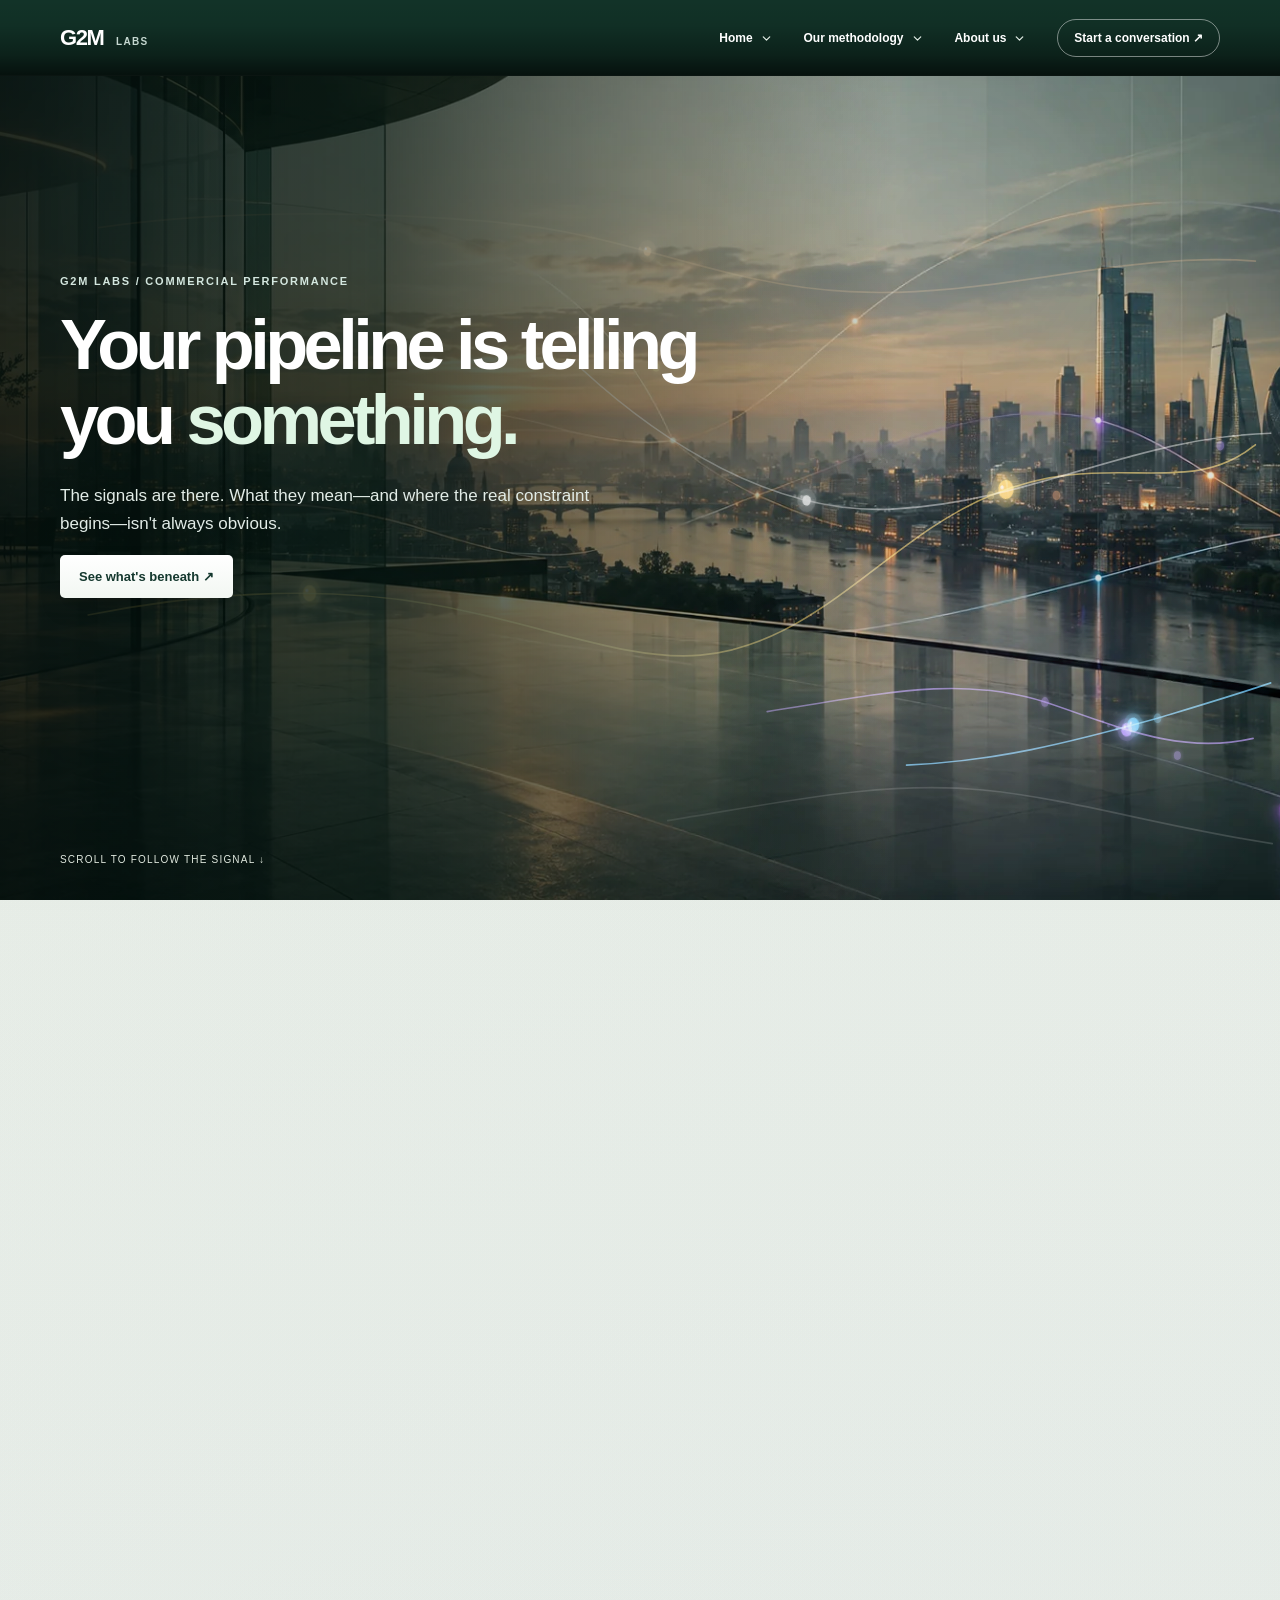
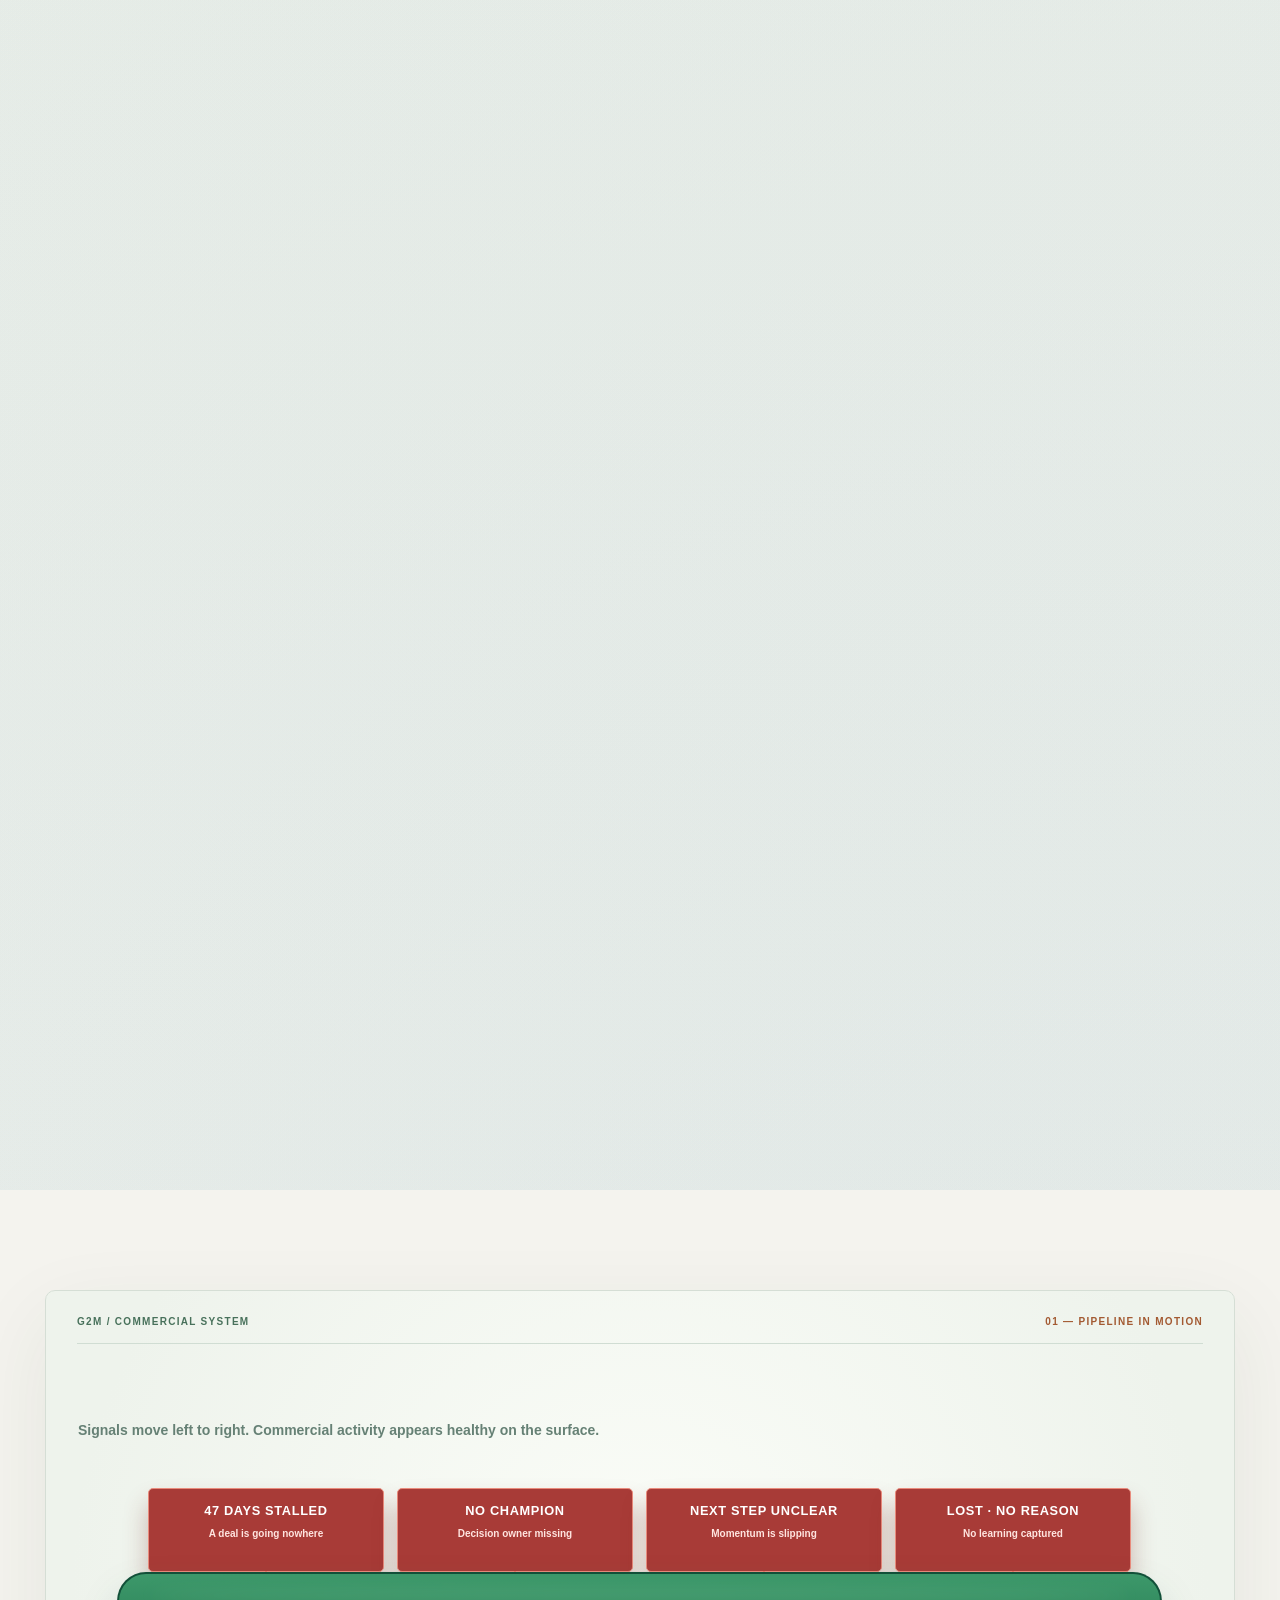
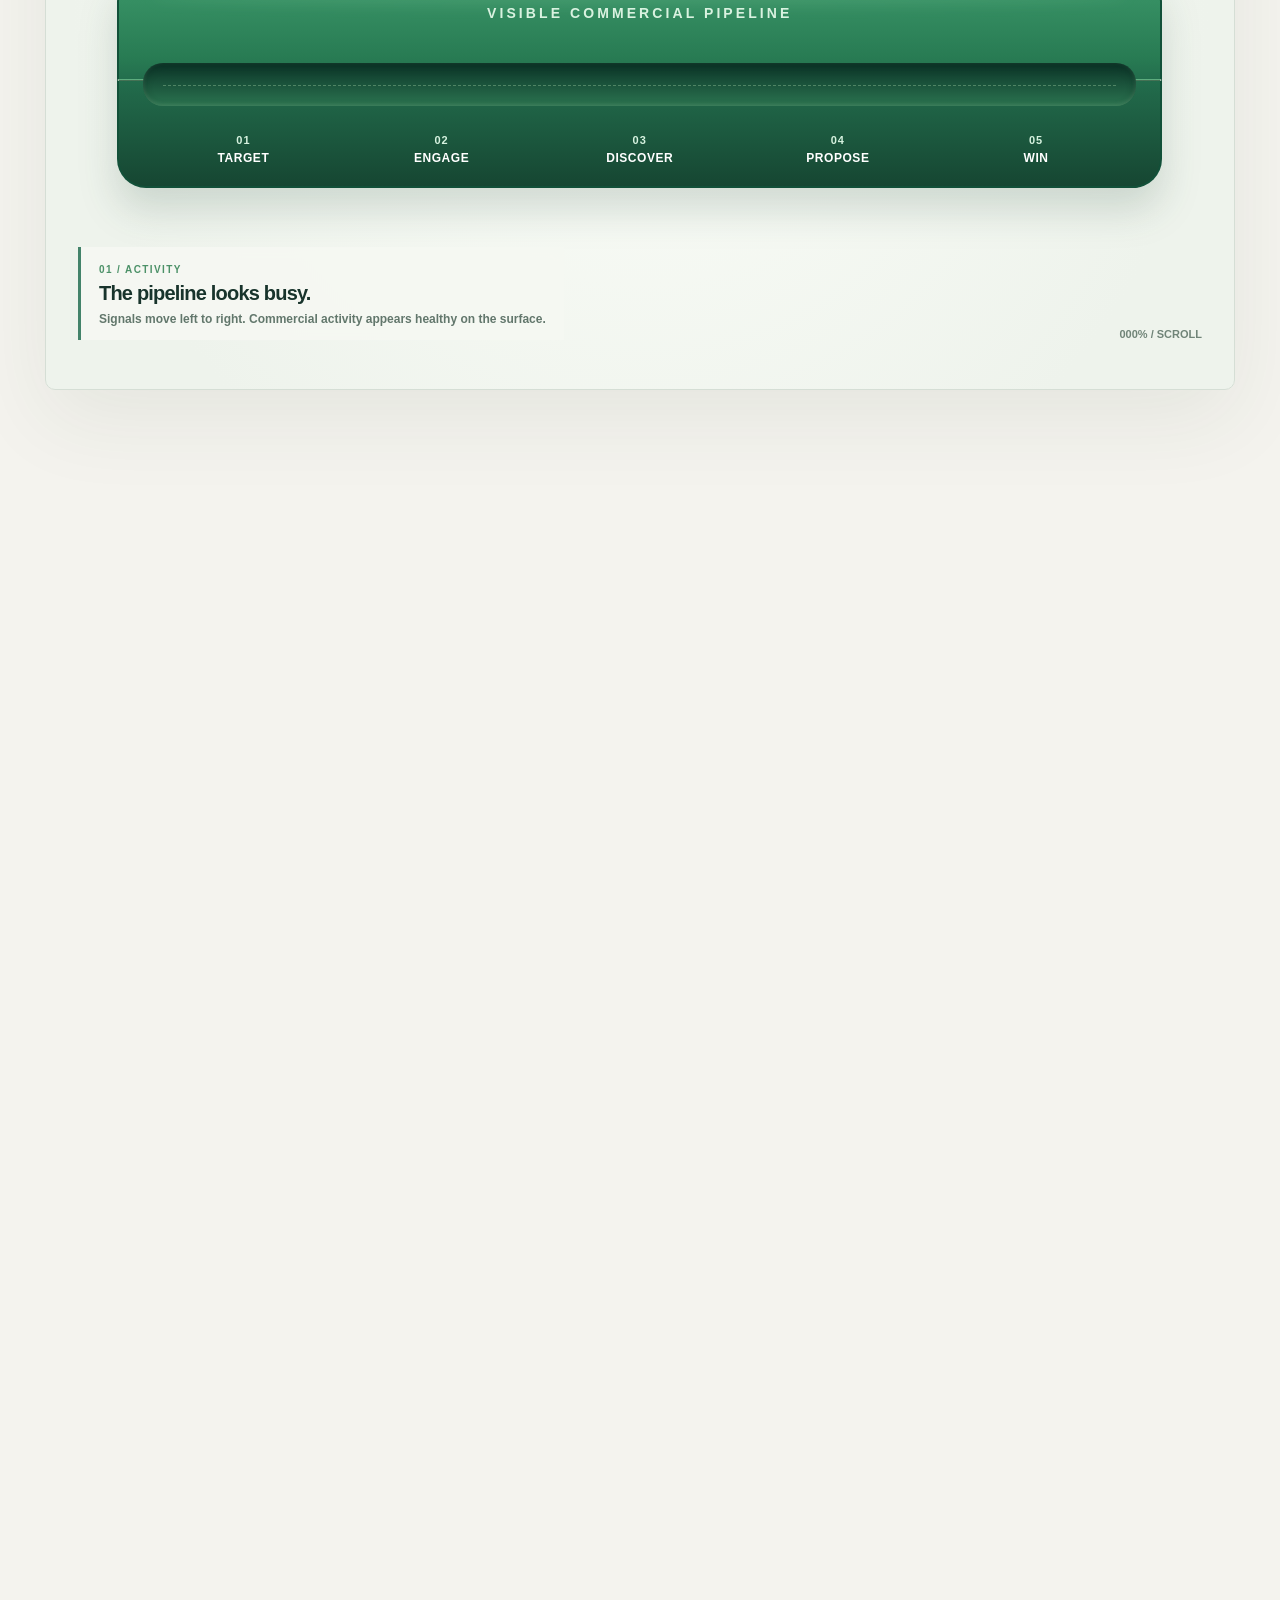
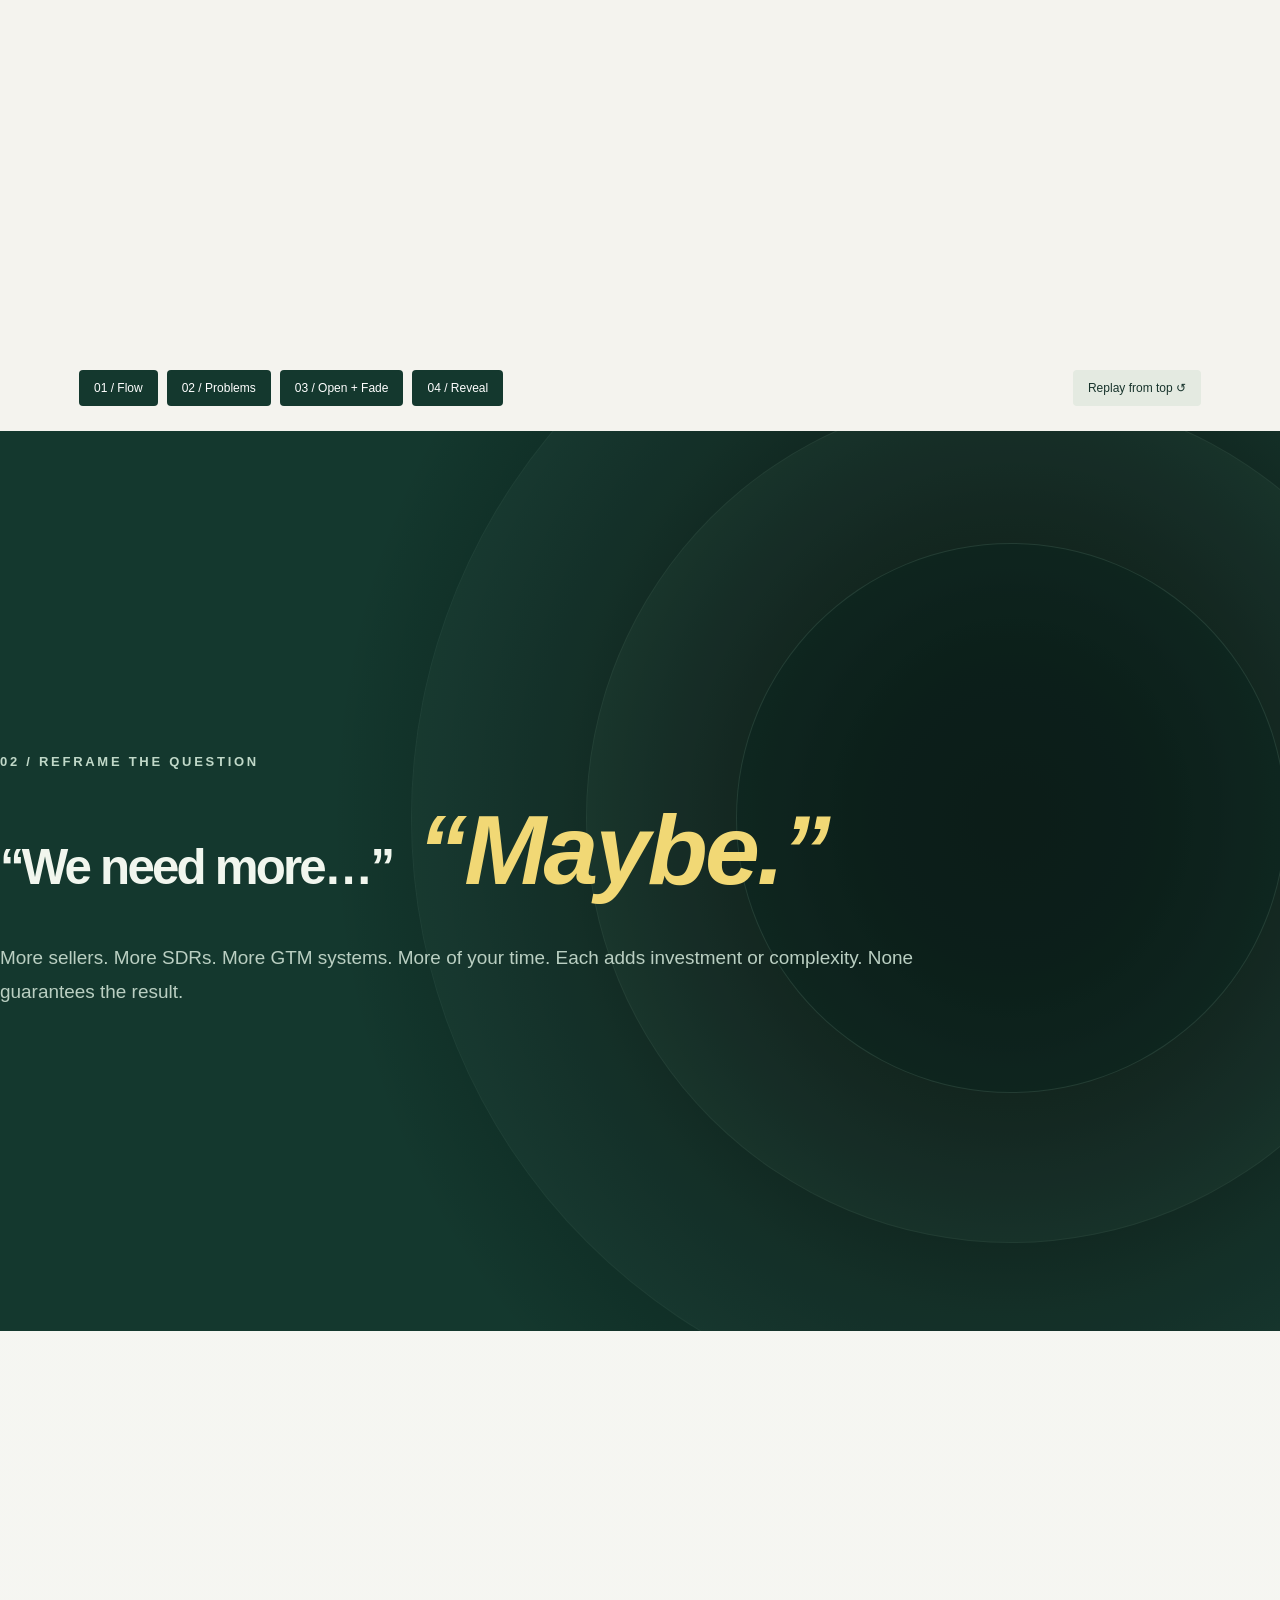
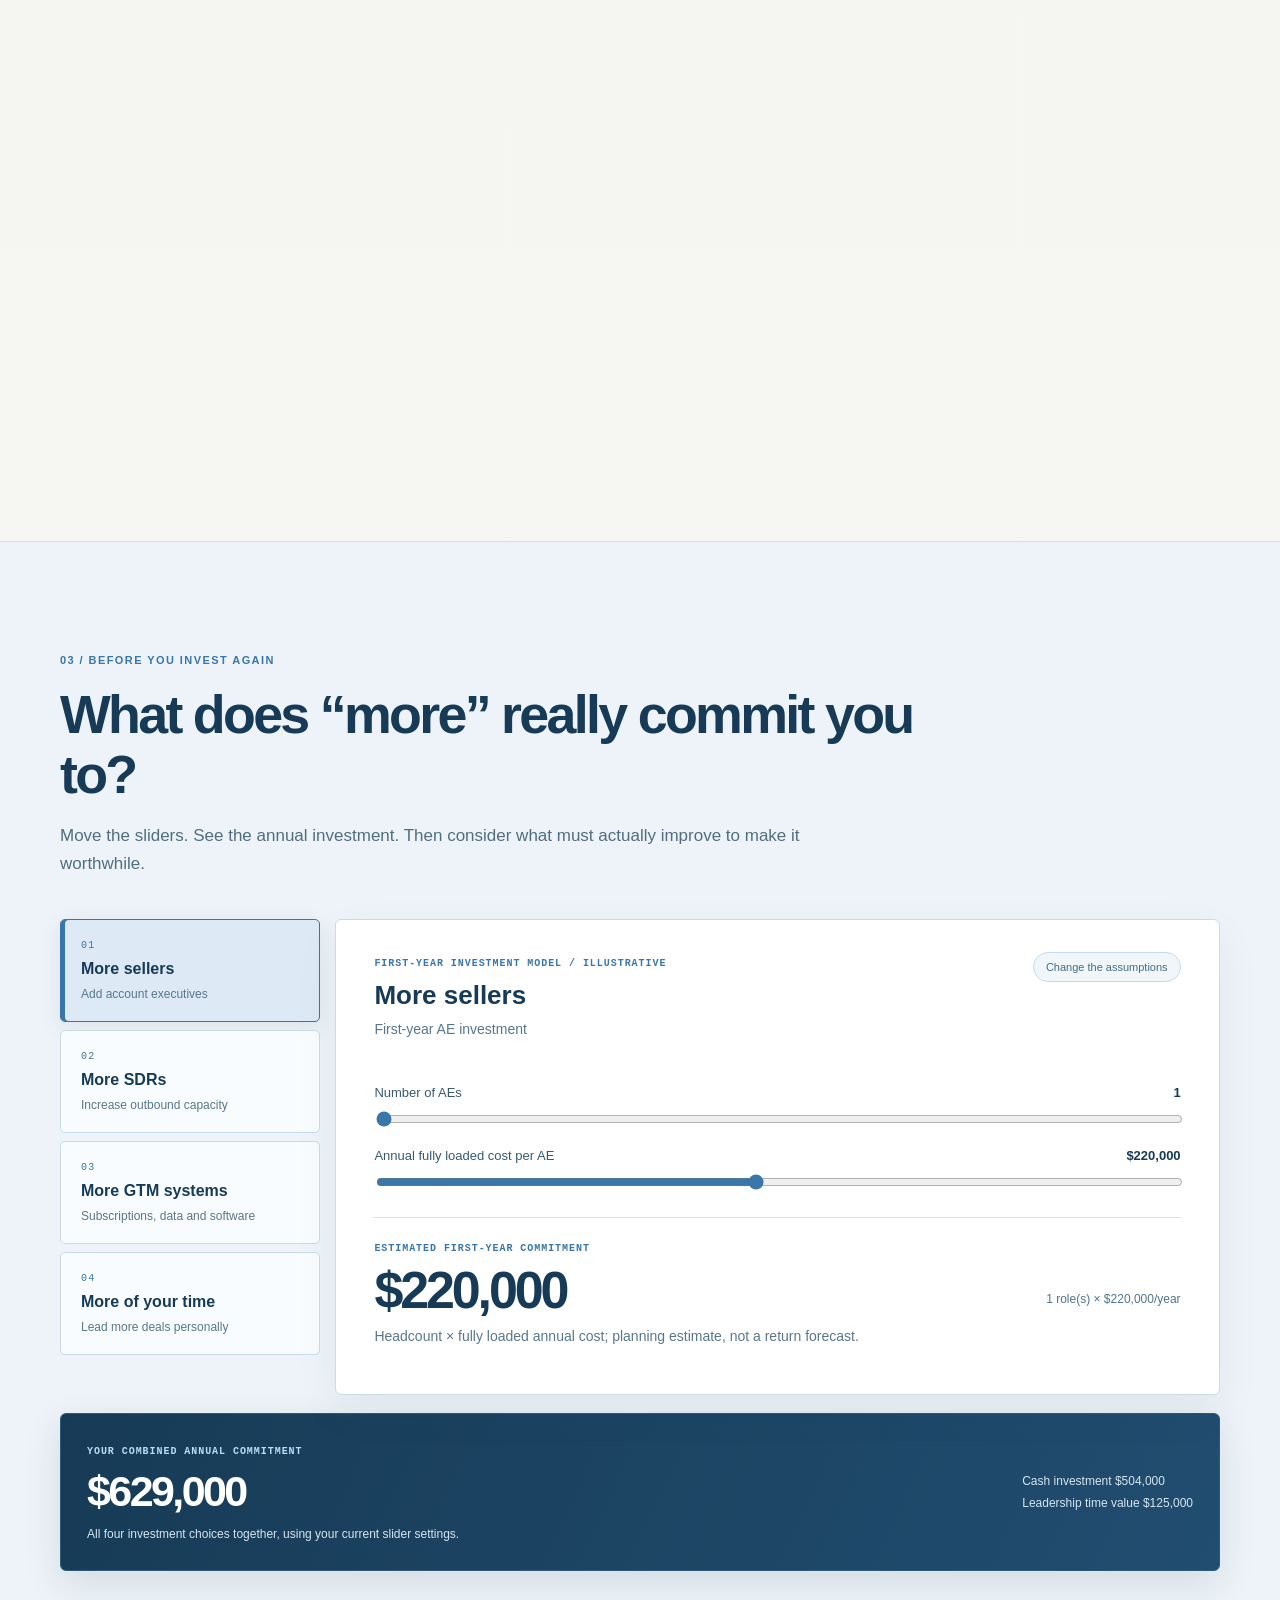
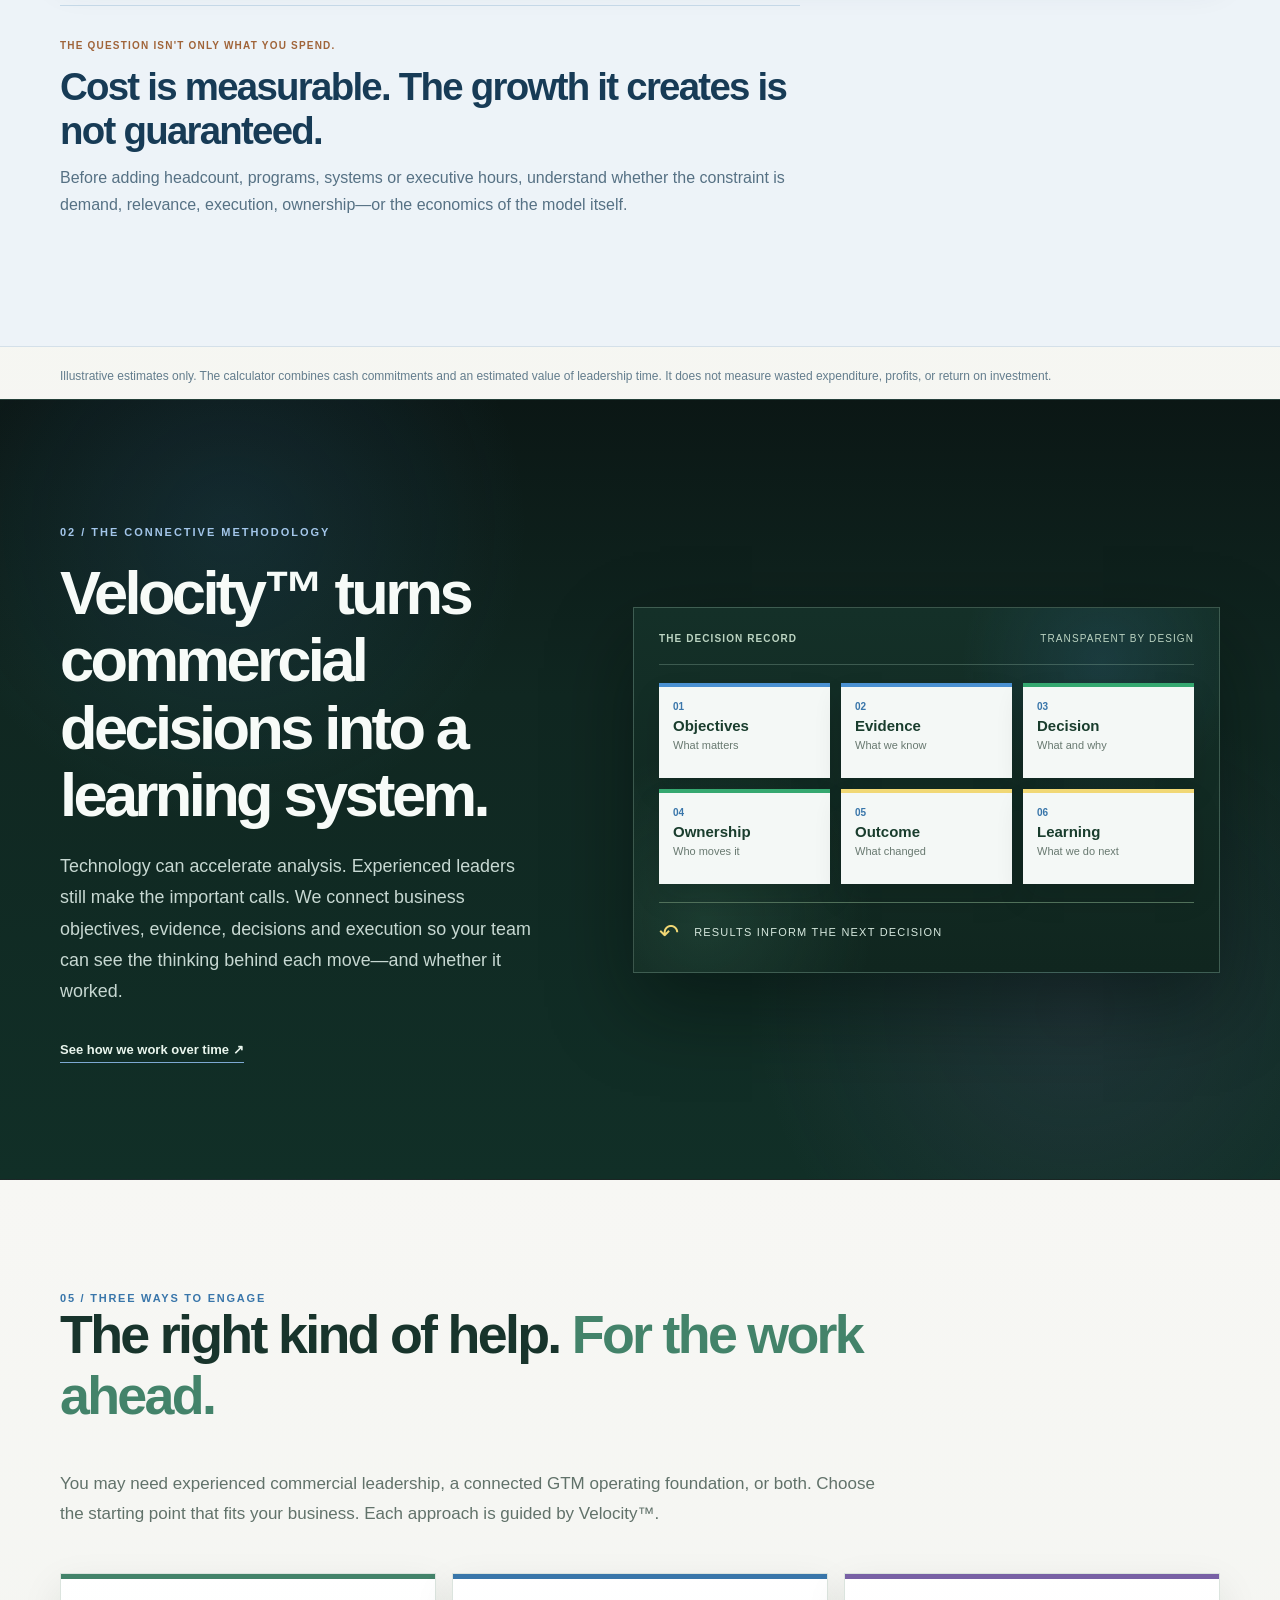
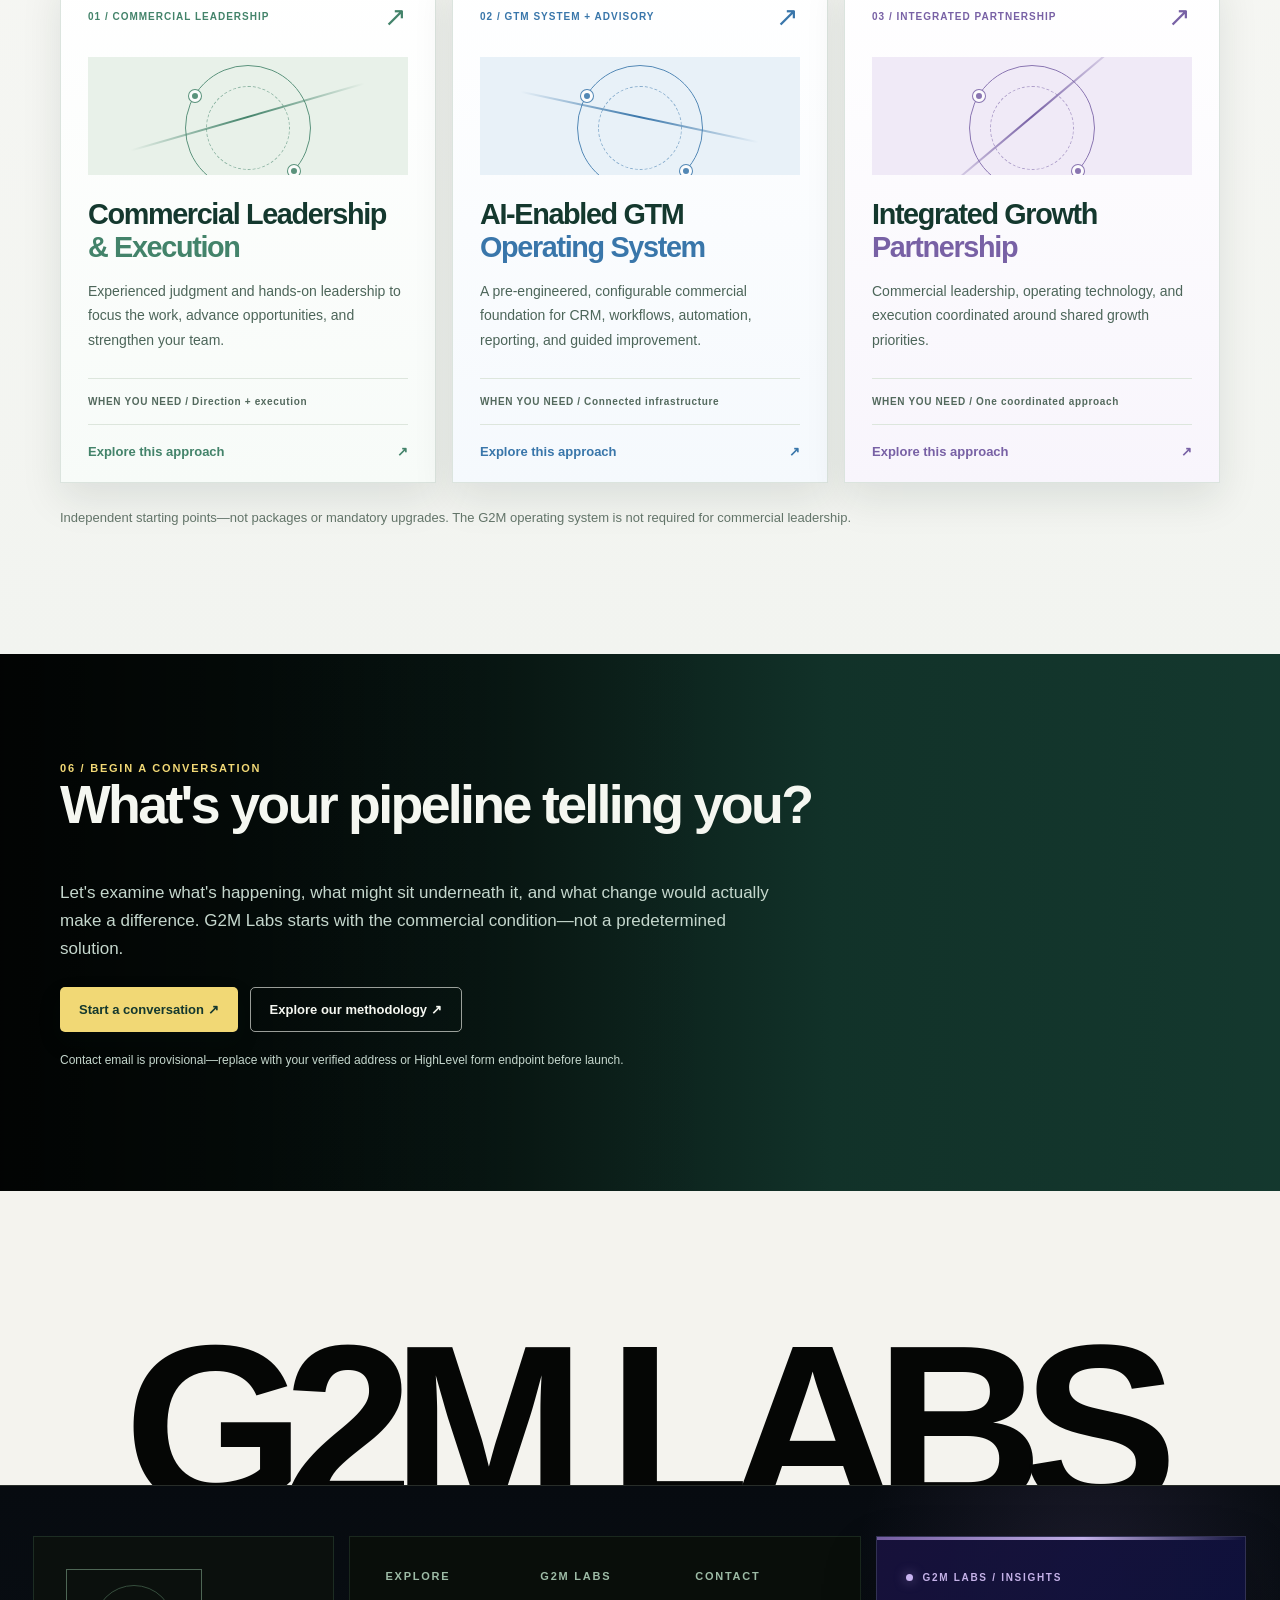
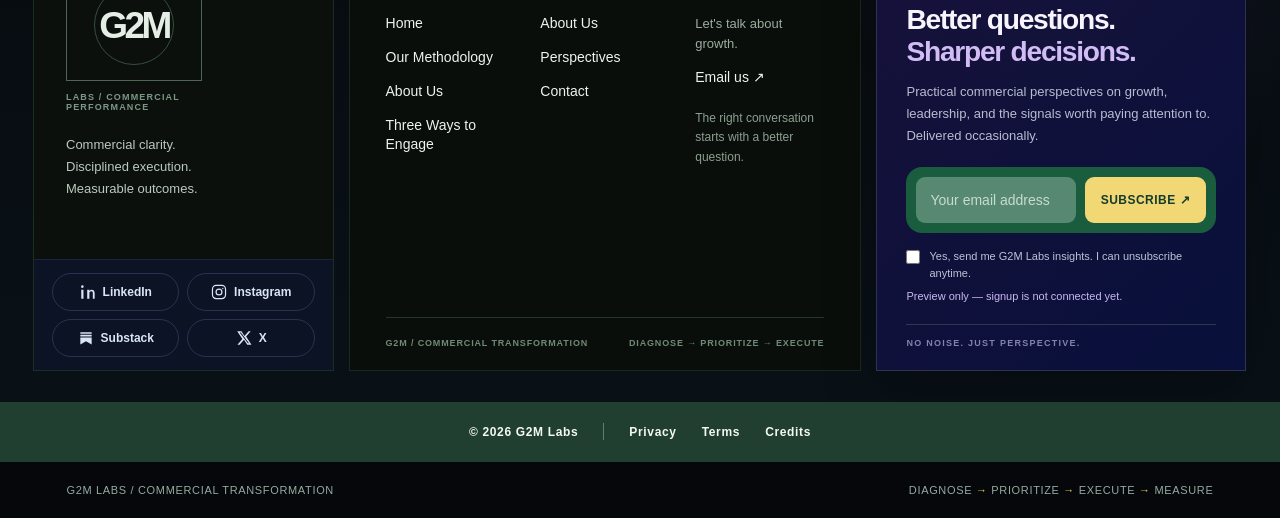
==== commit 730dc85d: "Nav and footer updates, added visual treatment and methodology pages, and updated styles for better " ====
--- a/index.html
+++ b/index.html
@@ -6,7 +6,7 @@
 <meta charset="utf-8"/>
 <meta content="width=device-width, initial-scale=1" name="viewport"/>
 <meta content="G2M Labs helps growth-stage organizations understand commercial constraints, target the right interventions, and improve repeatable growth." name="description"/>
-<title>G2M Labs | Foundation 26</title>
+<title>G2M Labs | Commercial Growth</title>
 <link href="styles.css" rel="stylesheet"/>
 <link href="velocity-bridge.css" rel="stylesheet"/>
 <link href="nav-dropdown.css" rel="stylesheet"/>
@@ -41,9 +41,7 @@
     </small>
 </a>
 <div class="navlinks">
-<a href="#pipeline">
-     Home
-    </a>
+<div class="nav-service-group nav-home-group"><a href="#home" aria-current="page">Home</a><button aria-controls="homeDropdown" aria-expanded="false" aria-label="Show Home sections" class="nav-service-toggle" type="button"><svg aria-hidden="true" fill="none" stroke="currentColor" stroke-linecap="round" stroke-linejoin="round" stroke-width="2.2" viewBox="0 0 24 24"><path d="m6 9 6 6 6-6"></path></svg></button><div aria-hidden="true" aria-label="Home sections" class="nav-service-panel" id="homeDropdown"><div class="nav-service-overline">G2M / THE COMMERCIAL GROWTH STORY</div><a class="nav-service-item" href="#pipeline"><span class="nav-service-no">01</span><span><span class="nav-service-title">The Pipeline</span><span class="nav-service-description">What your commercial activity reveals.</span></span><span aria-hidden="true" class="nav-service-arrow">↗</span></a><a class="nav-service-item" href="#reframe"><span class="nav-service-no">02</span><span><span class="nav-service-title">We Need More… Maybe</span><span class="nav-service-description">Reconsider the instinct to add more.</span></span><span aria-hidden="true" class="nav-service-arrow">↗</span></a><a class="nav-service-item" href="#investment"><span class="nav-service-no">03</span><span><span class="nav-service-title">Before You Invest Again</span><span class="nav-service-description">See the cost of another growth bet.</span></span><span aria-hidden="true" class="nav-service-arrow">↗</span></a><a class="nav-service-item" href="#velocity"><span class="nav-service-no">04</span><span><span class="nav-service-title">Velocity™ Decision Method</span><span class="nav-service-description">Turn decisions into a learning system.</span></span><span aria-hidden="true" class="nav-service-arrow">↗</span></a><a class="nav-service-item" href="#services"><span class="nav-service-no">05</span><span><span class="nav-service-title">Ways to Engage</span><span class="nav-service-description">Choose the right kind of help.</span></span><span aria-hidden="true" class="nav-service-arrow">↗</span></a><a class="nav-service-item" href="#contact"><span class="nav-service-no">06</span><span><span class="nav-service-title">Start a Conversation</span><span class="nav-service-description">Explore what comes next.</span></span><span aria-hidden="true" class="nav-service-arrow">↗</span></a><a class="nav-service-all" href="#home">Back to the homepage <span aria-hidden="true">↗</span></a></div></div>
 <div class="nav-service-group nav-method-group"><a data-nav-method-link="" href="methodology.html">Our methodology</a><button aria-controls="methodologyDropdown" aria-expanded="false" aria-label="Show methodology sections" class="nav-service-toggle" type="button"><svg aria-hidden="true" fill="none" stroke="currentColor" stroke-linecap="round" stroke-linejoin="round" stroke-width="2.2" viewbox="0 0 24 24"><path d="m6 9 6 6 6-6"></path></svg></button><div aria-hidden="true" aria-label="Methodology sections" class="nav-service-panel" id="methodologyDropdown"><div class="nav-service-overline">G2M / VELOCITY™ METHODOLOGY</div><a class="nav-service-item" href="#velocity"><span class="nav-service-no">01</span><span><span class="nav-service-title">Velocity™ Decision Method</span><span class="nav-service-description">Decisions that are visible and traceable.</span></span><span aria-hidden="true" class="nav-service-arrow">↗</span></a><a class="nav-service-item" href="methodology.html#offerings-stack"><span class="nav-service-no">02</span><span><span class="nav-service-title">Three Ways to Engage</span><span class="nav-service-description">Leadership, GTM systems, or both.</span></span><span aria-hidden="true" class="nav-service-arrow">↗</span></a><a class="nav-service-item" href="methodology.html#gtm-operating-system"><span class="nav-service-no">03</span><span><span class="nav-service-title">GTM Operating System</span><span class="nav-service-description">A foundation you can configure and run.</span></span><span aria-hidden="true" class="nav-service-arrow">↗</span></a><a class="nav-service-item" href="methodology.html#progress"><span class="nav-service-no">04</span><span><span class="nav-service-title">Early Action &amp; Checkpoints</span><span class="nav-service-description">Start early. Review and adapt.</span></span><span aria-hidden="true" class="nav-service-arrow">↗</span></a><a class="nav-service-all" href="methodology.html">Explore the full methodology <span aria-hidden="true">↗</span></a></div></div>
 <div class="nav-service-group nav-about-group"><a aria-current="page" href="help.html">About us</a><button aria-controls="aboutDropdown" aria-expanded="false" aria-label="Show About us sections" class="nav-service-toggle" type="button"><svg aria-hidden="true" fill="none" stroke="currentColor" stroke-linecap="round" stroke-linejoin="round" stroke-width="2.2" viewbox="0 0 24 24"><path d="m6 9 6 6 6-6"></path></svg></button><div aria-hidden="true" aria-label="About us sections" class="nav-service-panel" id="aboutDropdown"><div class="nav-service-overline">G2M / THE PEOPLE BEHIND THE WORK</div><a class="nav-service-item" href="help.html#people"><span class="nav-service-no">01</span><span><span class="nav-service-title">Meet the founders</span><span class="nav-service-description">Who you'll work with.</span></span><span aria-hidden="true" class="nav-service-arrow">↗</span></a><a class="nav-service-item" href="help.html#principles"><span class="nav-service-no">02</span><span><span class="nav-service-title">What we believe</span><span class="nav-service-description">The principles behind our work.</span></span><span aria-hidden="true" class="nav-service-arrow">↗</span></a><a class="nav-service-item" href="help.html#perspectives"><span class="nav-service-no">03</span><span><span class="nav-service-title">Our perspectives</span><span class="nav-service-description">Ideas worth exploring.</span></span><span aria-hidden="true" class="nav-service-arrow">↗</span></a><a class="nav-service-all" href="help.html#connect">Start a conversation <span aria-hidden="true">↗</span></a></div></div>
 <a class="navcta" href="#contact">
@@ -54,9 +52,7 @@
     ☰
    </button>
 <div class="mobile-links" id="mobileLinks">
-<a href="#pipeline">
-     Home
-    </a>
+<details class="mobile-service-group mobile-home-group"><summary>Home</summary><a href="#home">Home / Overview ↗</a><a href="#pipeline">The Pipeline</a><a href="#reframe">We Need More… Maybe</a><a href="#investment">Before You Invest Again</a><a href="#velocity">Velocity™ Decision Method</a><a href="#services">Ways to Engage</a><a href="#contact">Start a Conversation</a></details>
 <details class="mobile-service-group mobile-method-group"><summary>Our methodology</summary><a href="methodology.html">Overview / Velocity™ ↗</a><a href="#velocity">Velocity™ Decision Method</a><a href="methodology.html#offerings-stack">Three Ways to Engage</a><a href="methodology.html#gtm-operating-system">GTM Operating System</a><a href="methodology.html#progress">Early Action &amp; Checkpoints</a></details>
 <details class="mobile-service-group"><summary>About us</summary><a href="help.html">About G2M Labs</a><a href="help.html#people">Meet the founders</a><a href="help.html#principles">What we believe</a><a href="help.html#perspectives">Perspectives</a><a href="help.html#connect">Get in touch</a></details>
 <a href="#contact">
@@ -597,6 +593,10 @@
 <svg aria-hidden="true" fill="none" stroke="currentColor" stroke-width="1.8" viewbox="0 0 24 24"><rect height="19.6" rx="5.5" width="19.6" x="2.2" y="2.2"></rect><circle cx="12" cy="12" r="4.4"></circle><circle cx="17.7" cy="6.7" fill="currentColor" r="1" stroke="none"></circle></svg>
 <span>Instagram</span>
 </a>
+<a aria-label="Substack — G2M publication URL pending" href="https://substack.com/" rel="noopener noreferrer" target="_blank" title="Substack (publication URL to be added)">
+<svg aria-hidden="true" fill="currentColor" viewBox="0 0 24 24"><path d="M3.5 3.2h17v2.4h-17zm0 4h17v2.4h-17zm0 4h17v10.5l-8.5-4.7-8.5 4.7z"/></svg><span>Substack</span></a>
+<a aria-label="X — G2M profile URL pending" href="https://x.com/" rel="noopener noreferrer" target="_blank" title="X (profile URL to be added)">
+<svg aria-hidden="true" fill="currentColor" viewBox="0 0 24 24"><path d="M18.9 2H22l-6.8 7.8L23.2 22h-6.3l-4.9-7.5L5.4 22H2.2l7.3-8.5L1.8 2h6.4l4.5 6.9L18.9 2Zm-1.1 18h1.7L7.3 3.9H5.5Z"/></svg><span>X</span></a>
 </div>
 </div>
 <!-- ZONE 02 / Site directory -->
--- a/styles.css
+++ b/styles.css
@@ -148,7 +148,7 @@
     rgba(0, 0, 0, .08) 34%,
     rgba(0, 0, 0, .35) 72%,
     rgba(0, 0, 0, .68) 100%);
-  opacity: 0;
+  opacity: 1; /* F27 nav gradient study: visible from initial load onward */
   transition: opacity .55s ease;
   pointer-events: none;
   z-index: -1;
@@ -1858,9 +1858,30 @@
   --closing-primary-background: #f1d875;
   --closing-primary-ink: #14382e;
   --closing-outline: rgba(245,247,241,.62);
-  background: var(--closing-background);
+  background:
+    linear-gradient(90deg,
+      rgba(0,0,0,.92) 0%,
+      rgba(0,0,0,.82) 18%,
+      rgba(0,0,0,.58) 40%,
+      rgba(10,31,25,.24) 65%,
+      rgba(20,56,46,.00) 100%),
+    var(--closing-background);
   color: var(--closing-heading);
 }
+
+#contact.closing::before {
+  content:"";
+  position:absolute;
+  inset:0;
+  pointer-events:none;
+  background:linear-gradient(90deg, rgba(0,0,0,.22) 0%, rgba(0,0,0,0) 58%);
+  opacity:.9;
+}
+#contact.closing .wrap {
+  position:relative;
+  z-index:1;
+}
+
 #contact.closing .eyebrow { color: var(--closing-accent); }
 #contact.closing h2 { color: var(--closing-heading); }
 #contact.closing p { color: var(--closing-copy); }
@@ -2204,3 +2225,19 @@
  #investment .combined-investment{flex-direction:column;}
 }
 @media(prefers-reduced-motion:reduce){#investment .invest-choice{transition:none;transform:none;}}
+
+/* Study 06: four social channels, two-column layout prevents crowded text. */
+.footer-foundation-19 .footer-social-bar{display:grid;grid-template-columns:repeat(2,minmax(0,1fr));gap:8px;}
+.footer-foundation-19 .footer-social-bar a{width:100%;padding:10px 8px;gap:7px;white-space:nowrap;}
+@media(max-width:530px){.footer-foundation-19 .footer-social-bar a{flex:initial;}}
+
+
+/* STUDY 07 / PIPELINE DISCOVERY — provide a readable scroll hold at each stage.
+   Initial animation retains its original scroll distance. The extra runway
+   belongs to TARGET → ENGAGE → DISCOVER → PROPOSE → WIN. */
+@media (prefers-reduced-motion: no-preference) {
+  #pipeline #engineStory.story { height:620vh; }
+  @media (max-width:780px) {
+    #pipeline #engineStory.story { height:580vh; }
+  }
+}
--- a/nav-dropdown.css
+++ b/nav-dropdown.css
@@ -24,7 +24,7 @@
 .nav.floating::before { opacity: 1; }
 /* Secondary pages get the same overlay treatment already used on the homepage. */
 body:not(.home-page) .nav { isolation: isolate; }
-body:not(.home-page) .nav::before { content: ''; position:absolute; inset:0; border-radius:inherit; background:linear-gradient(180deg,transparent 0%,rgba(0,0,0,.08) 34%,rgba(0,0,0,.35) 72%,rgba(0,0,0,.68) 100%); opacity: 0; pointer-events:none; z-index:-1; transition:opacity .55s ease; }
+body:not(.home-page) .nav::before { content: ''; position:absolute; inset:0; border-radius:inherit; background:linear-gradient(180deg,transparent 0%,rgba(0,0,0,.08) 34%,rgba(0,0,0,.35) 72%,rgba(0,0,0,.68) 100%); opacity: 1; pointer-events:none; z-index:-1; transition:opacity .55s ease; }
 body:not(.home-page) .nav.floating::before { opacity:1; }
 .mobile-service-group { border-bottom:1px solid rgba(255,255,255,.15); }
 .mobile-links .mobile-service-group > summary { display:flex; align-items:center; justify-content:space-between; padding:14px; color:#fff; cursor:pointer; list-style:none; font-weight:650; }
@@ -42,3 +42,11 @@
 .nav-method-group .nav-service-no { color: #add0ee; }
 .nav-method-group .nav-service-item:hover .nav-service-arrow { color: #add0ee; }
 @media (max-width:850px) { .nav-method-group {display:none;} }
+
+/* HOME DROPDOWN STUDY 02 — shared first-navigation dropdown. */
+.nav-home-group .nav-service-panel { left: -28px; right: auto; width: min(350px, 85vw); max-height: min(680px, calc(100vh - 104px)); overflow-y: auto; scrollbar-width: thin; }
+.nav-home-group .nav-service-overline { color: #d7e6cf; }
+.nav-home-group .nav-service-no { color: #f1d875; }
+.nav-home-group .nav-service-item { padding-block: 10px; }
+.nav-home-group .nav-service-item:hover .nav-service-arrow { color: #f1d875; }
+@media (max-width:850px) { .nav-home-group { display: none; } }
--- a/visual-treatment.css
+++ b/visual-treatment.css
@@ -86,10 +86,31 @@
 body.precision-energy-study .pipe-inner {
   box-shadow: 0 24px 60px rgba(11,34,26,.12);
 }
-body.precision-energy-study .reframe-section {
-  background:
-    radial-gradient(circle at 76% 30%, rgba(255,215,105,.07), transparent 18%),
-    linear-gradient(180deg, #12392f 0%, #153e32 100%);
+/* Study 04 — radial black vignette originating inside the Reframe circle.
+   The perimeter stays forest green; the dark center feathers transparently
+   outward. Center aligns with .reframe-circle (79% 43% on desktop). */
+body.precision-energy-study #reframe.reframe-section {
+  background:
+    radial-gradient(ellipse 64% 100% at 79% 43%,
+      rgba(0, 4, 3, .98) 0%,
+      rgba(0, 6, 4, .94) 17%,
+      rgba(0, 8, 6, .72) 34%,
+      rgba(0, 9, 7, .35) 55%,
+      rgba(0, 9, 7, 0) 83%),
+    #14382e;
+}
+@media (max-width: 850px) {
+  /* Keep the gradient origin attached to the shifted circle on tablet/mobile. */
+  body.precision-energy-study #reframe.reframe-section {
+    background:
+      radial-gradient(ellipse 120% 95% at 95% 35%,
+        rgba(0, 4, 3, .98) 0%,
+        rgba(0, 6, 4, .88) 19%,
+        rgba(0, 8, 6, .54) 40%,
+        rgba(0, 9, 7, .17) 65%,
+        rgba(0, 9, 7, 0) 87%),
+      #14382e;
+  }
 }
 body.precision-energy-study .reframe-title .maybe-word,
 body.precision-energy-study #inlineMaybe {
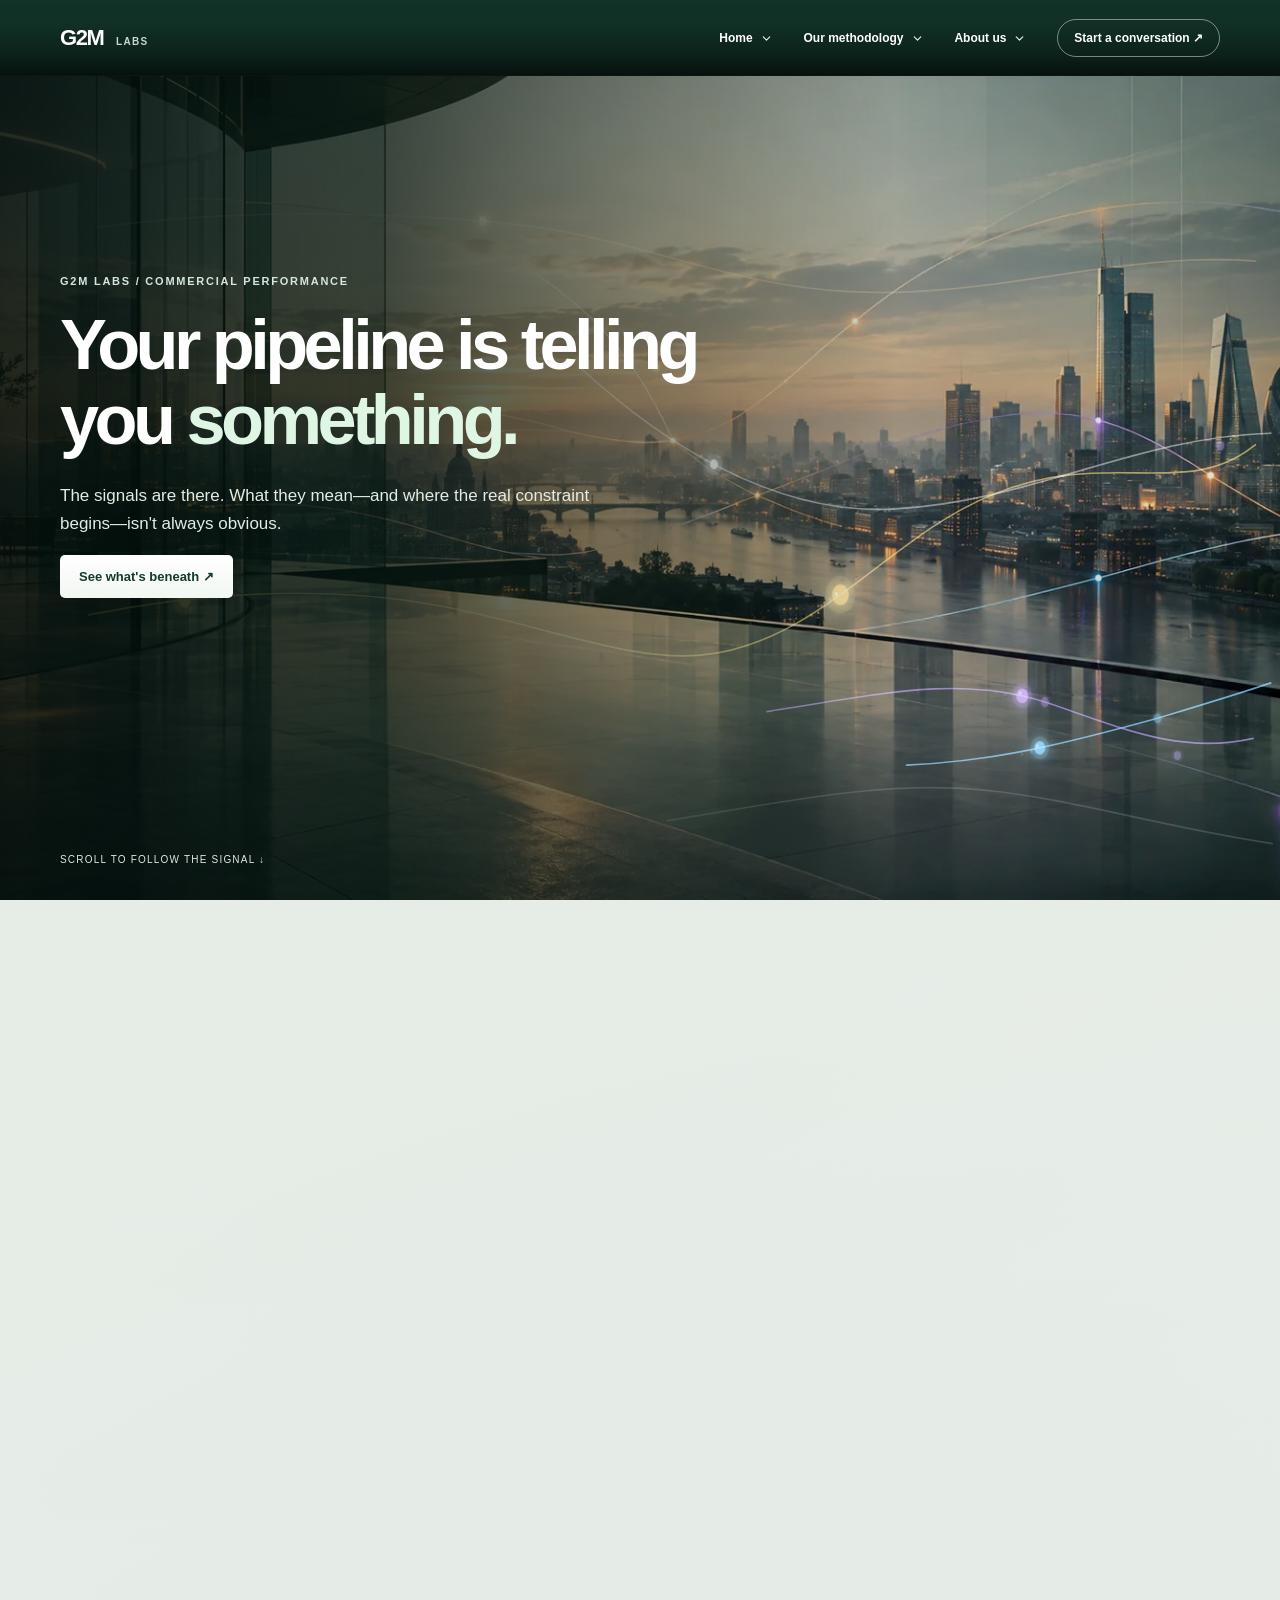
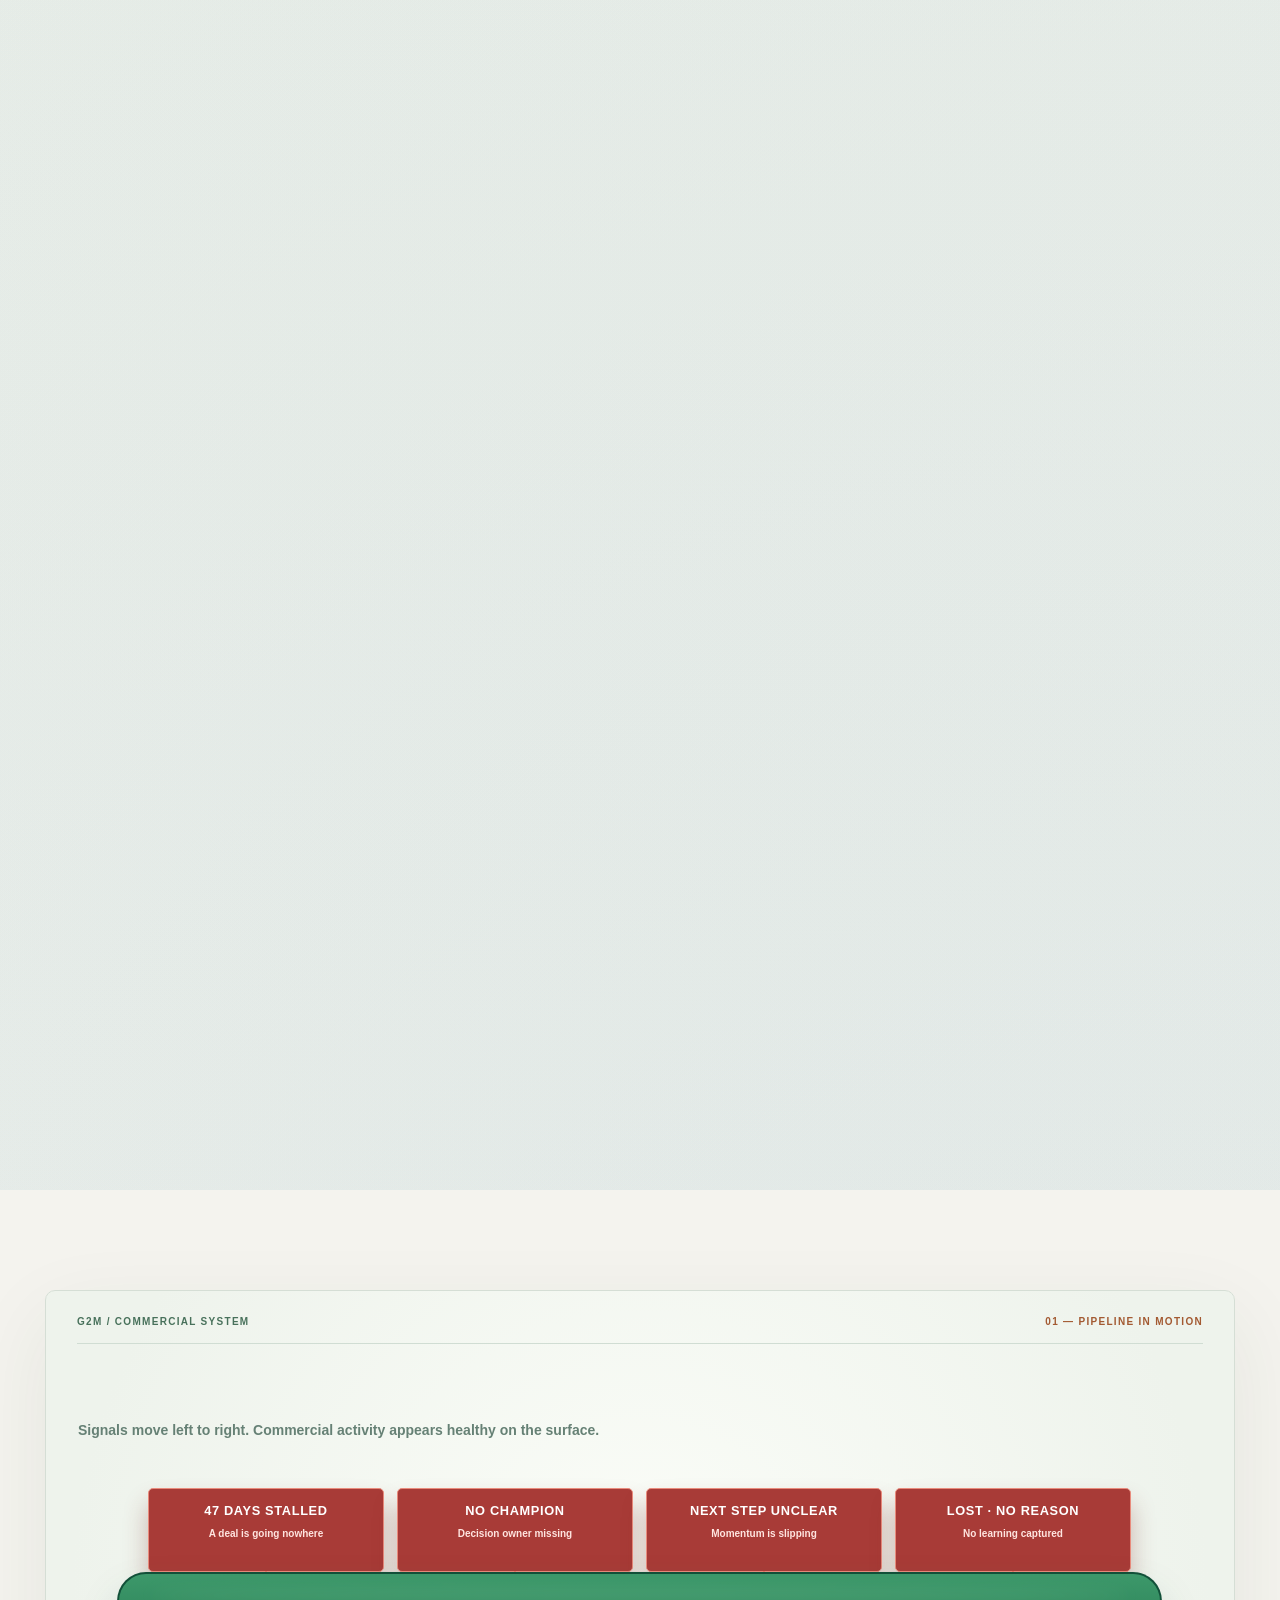
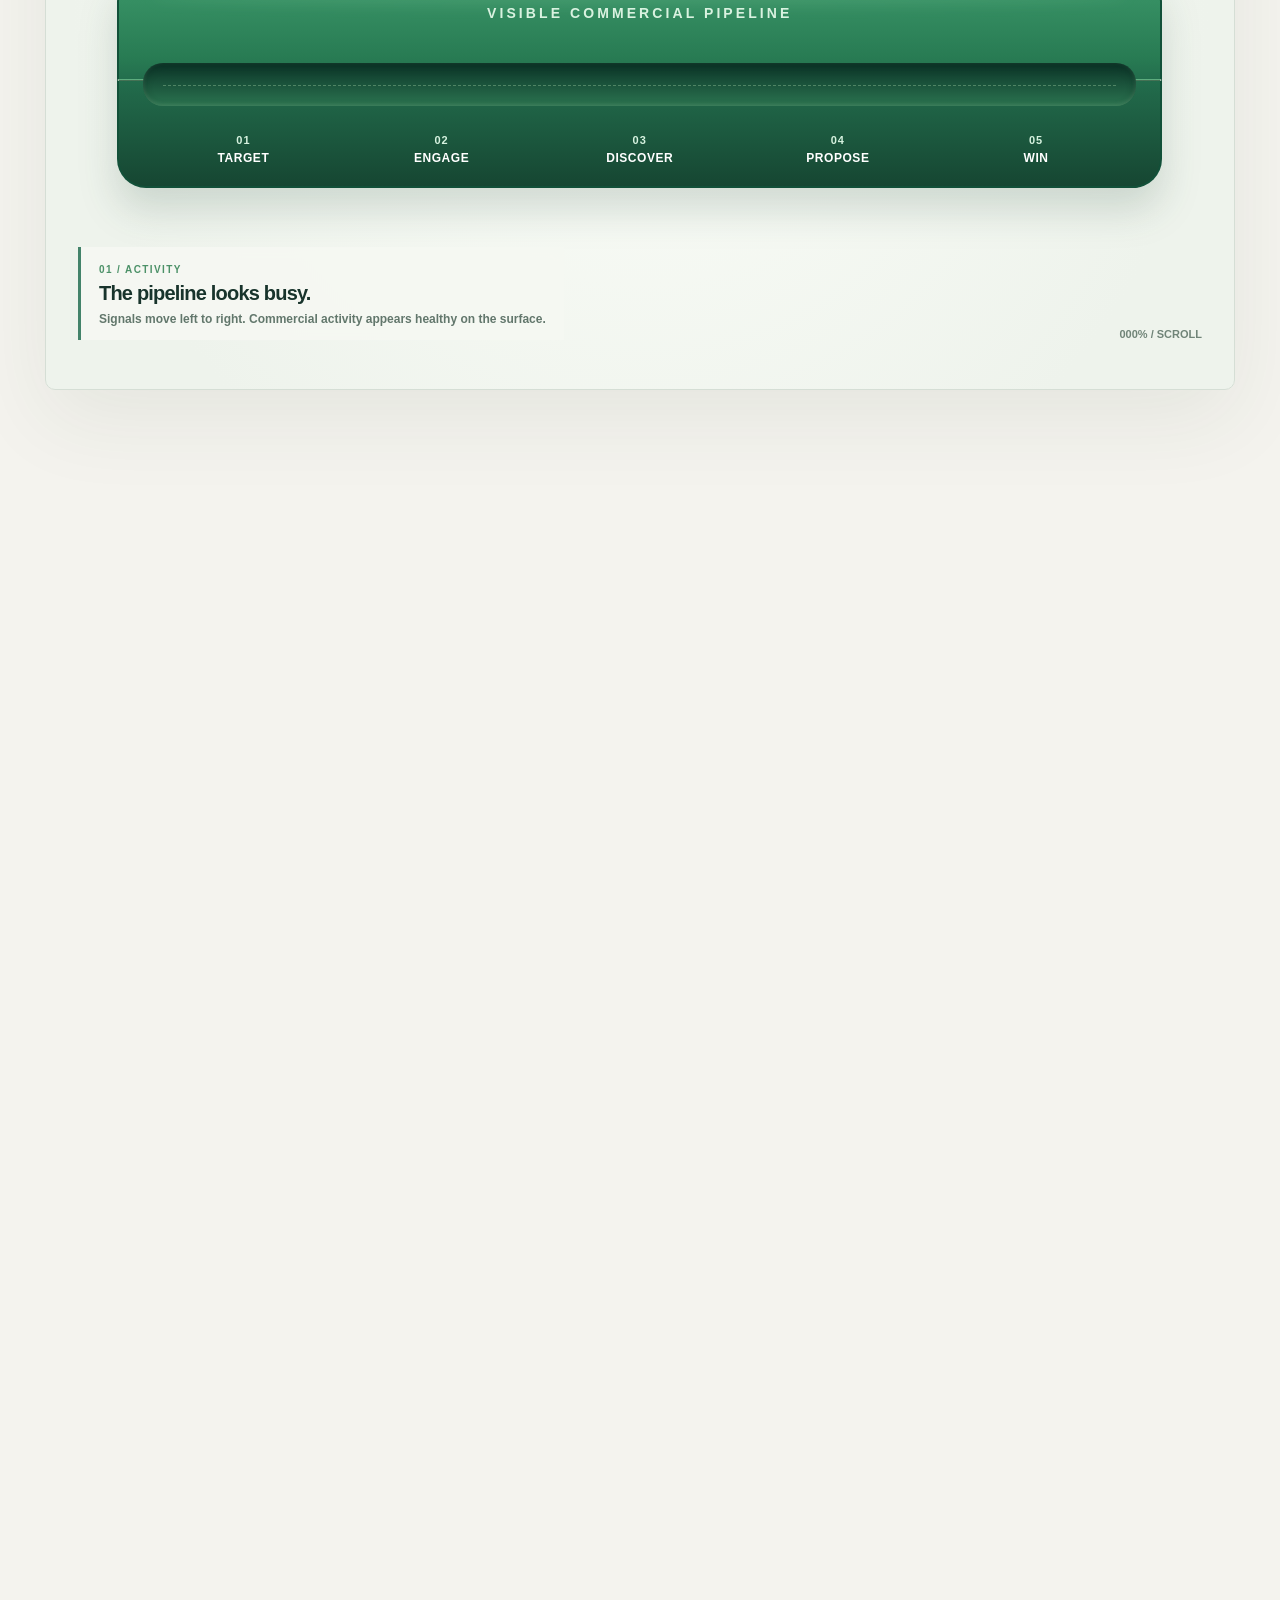
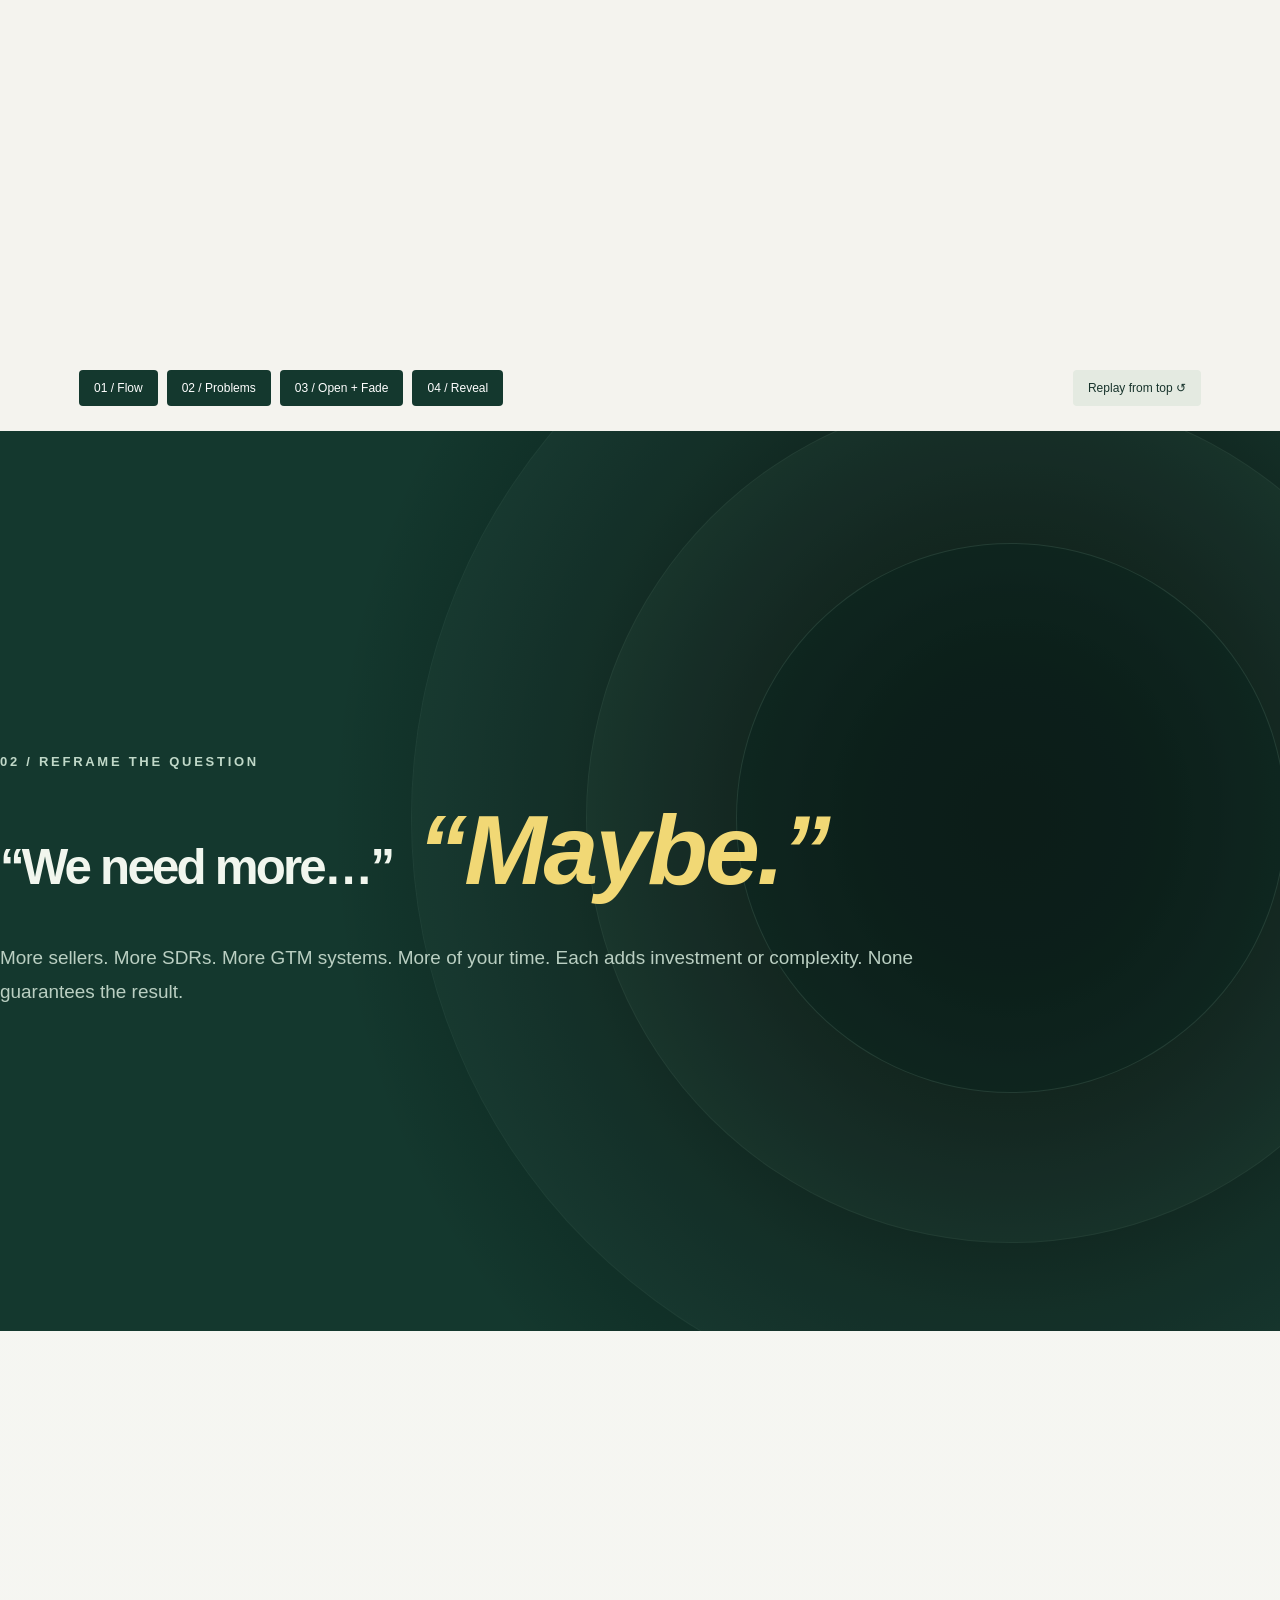
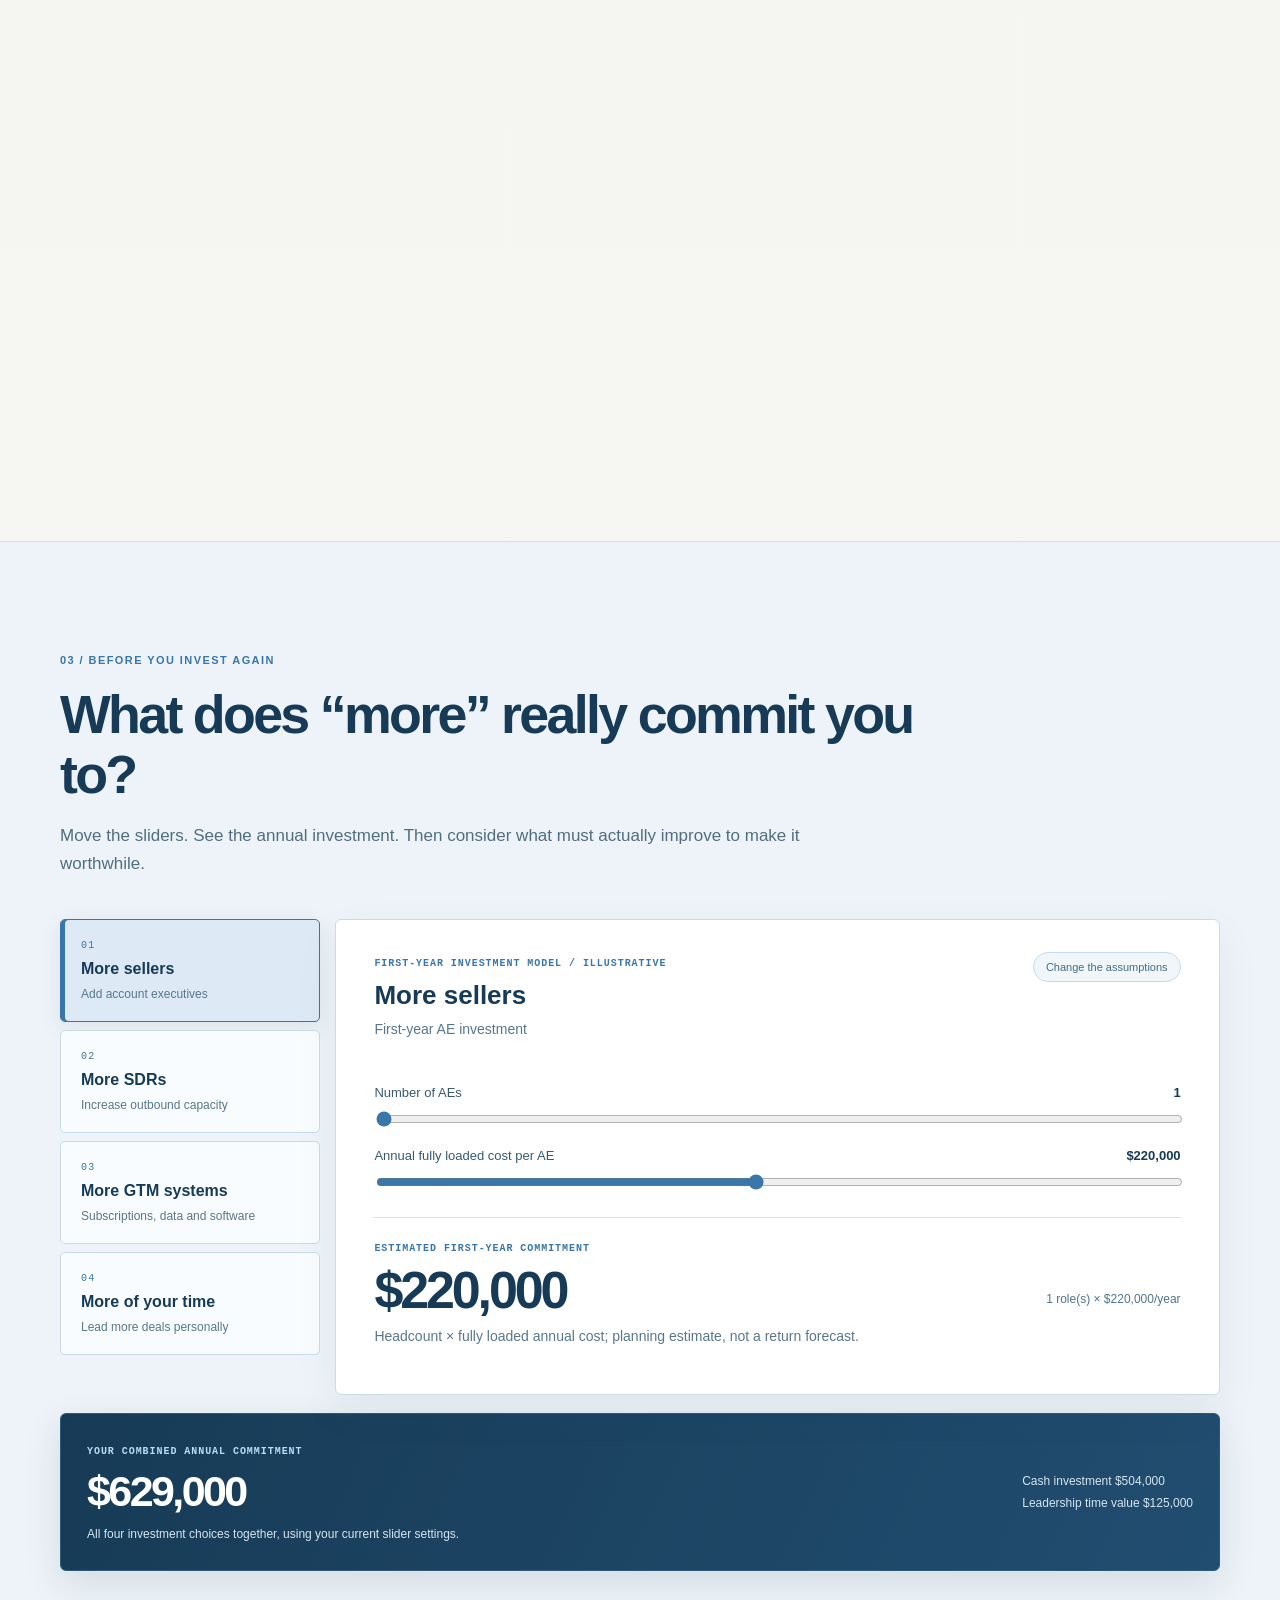
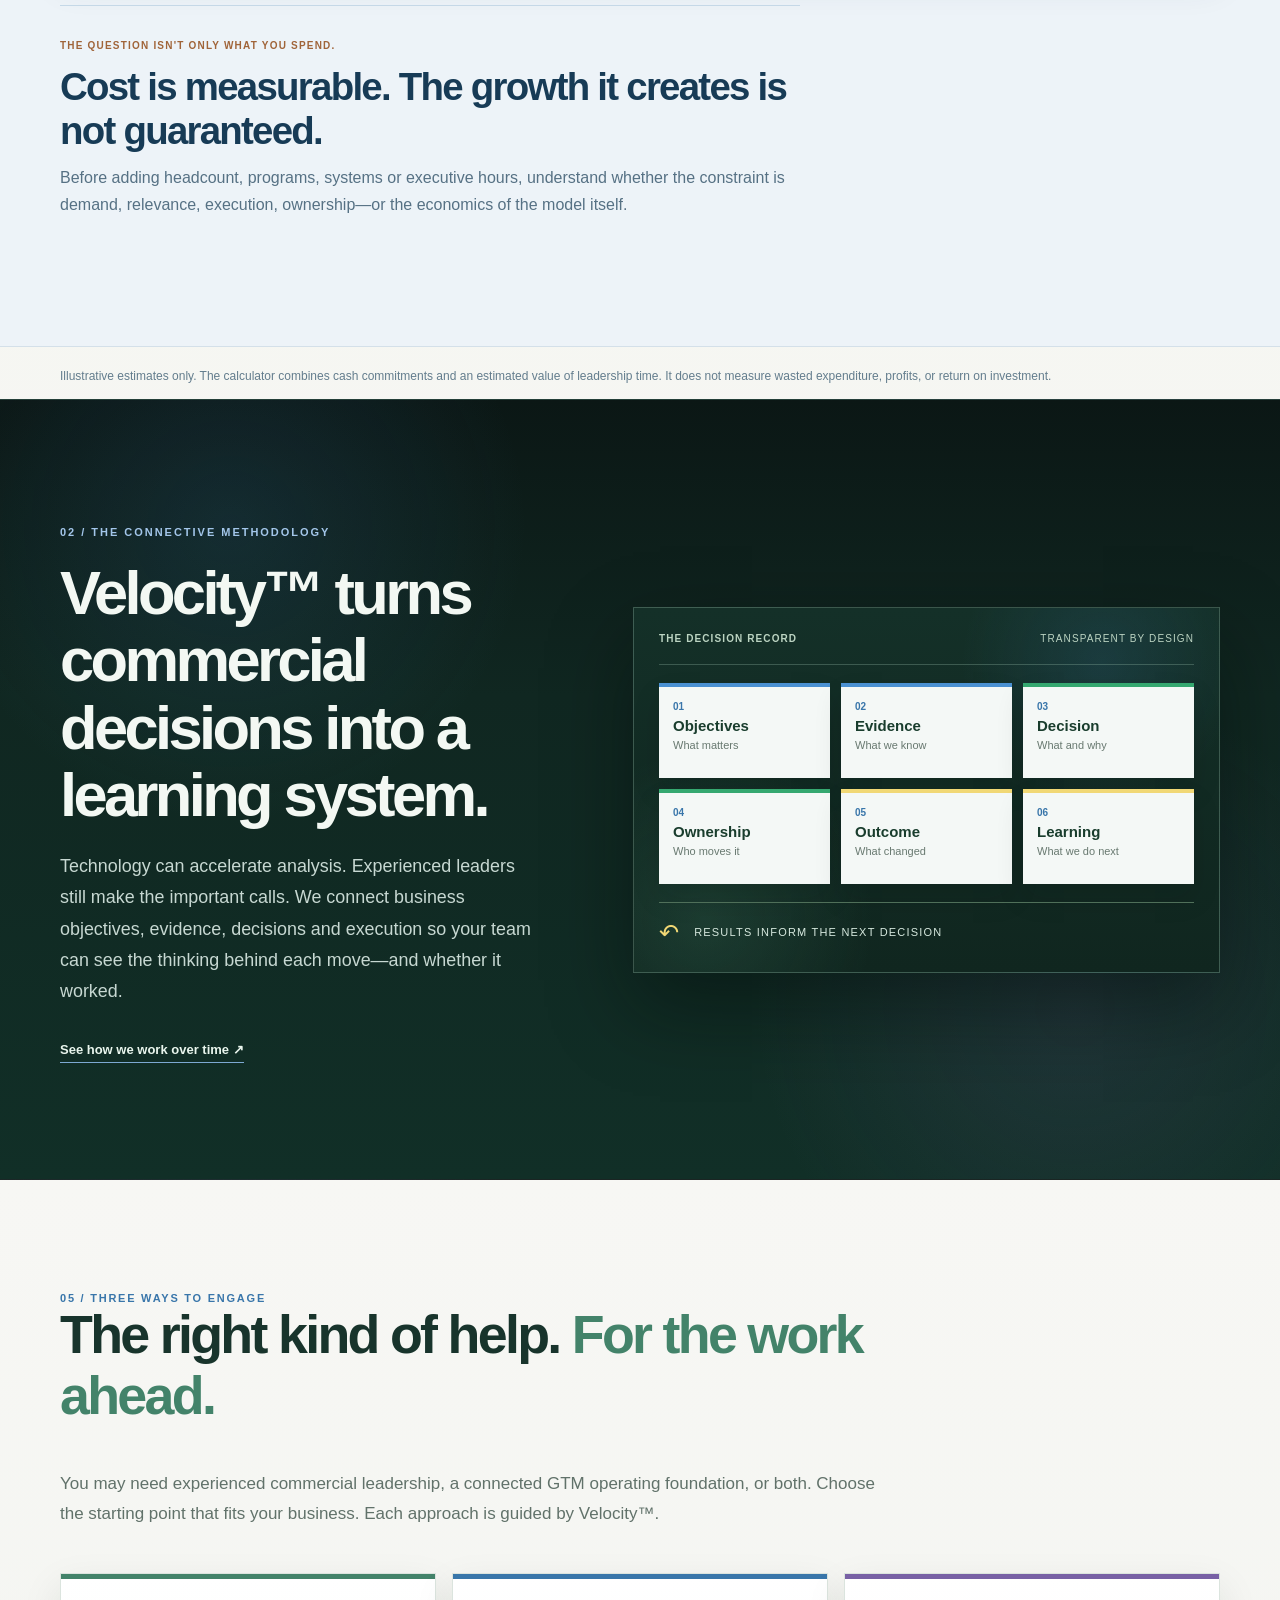
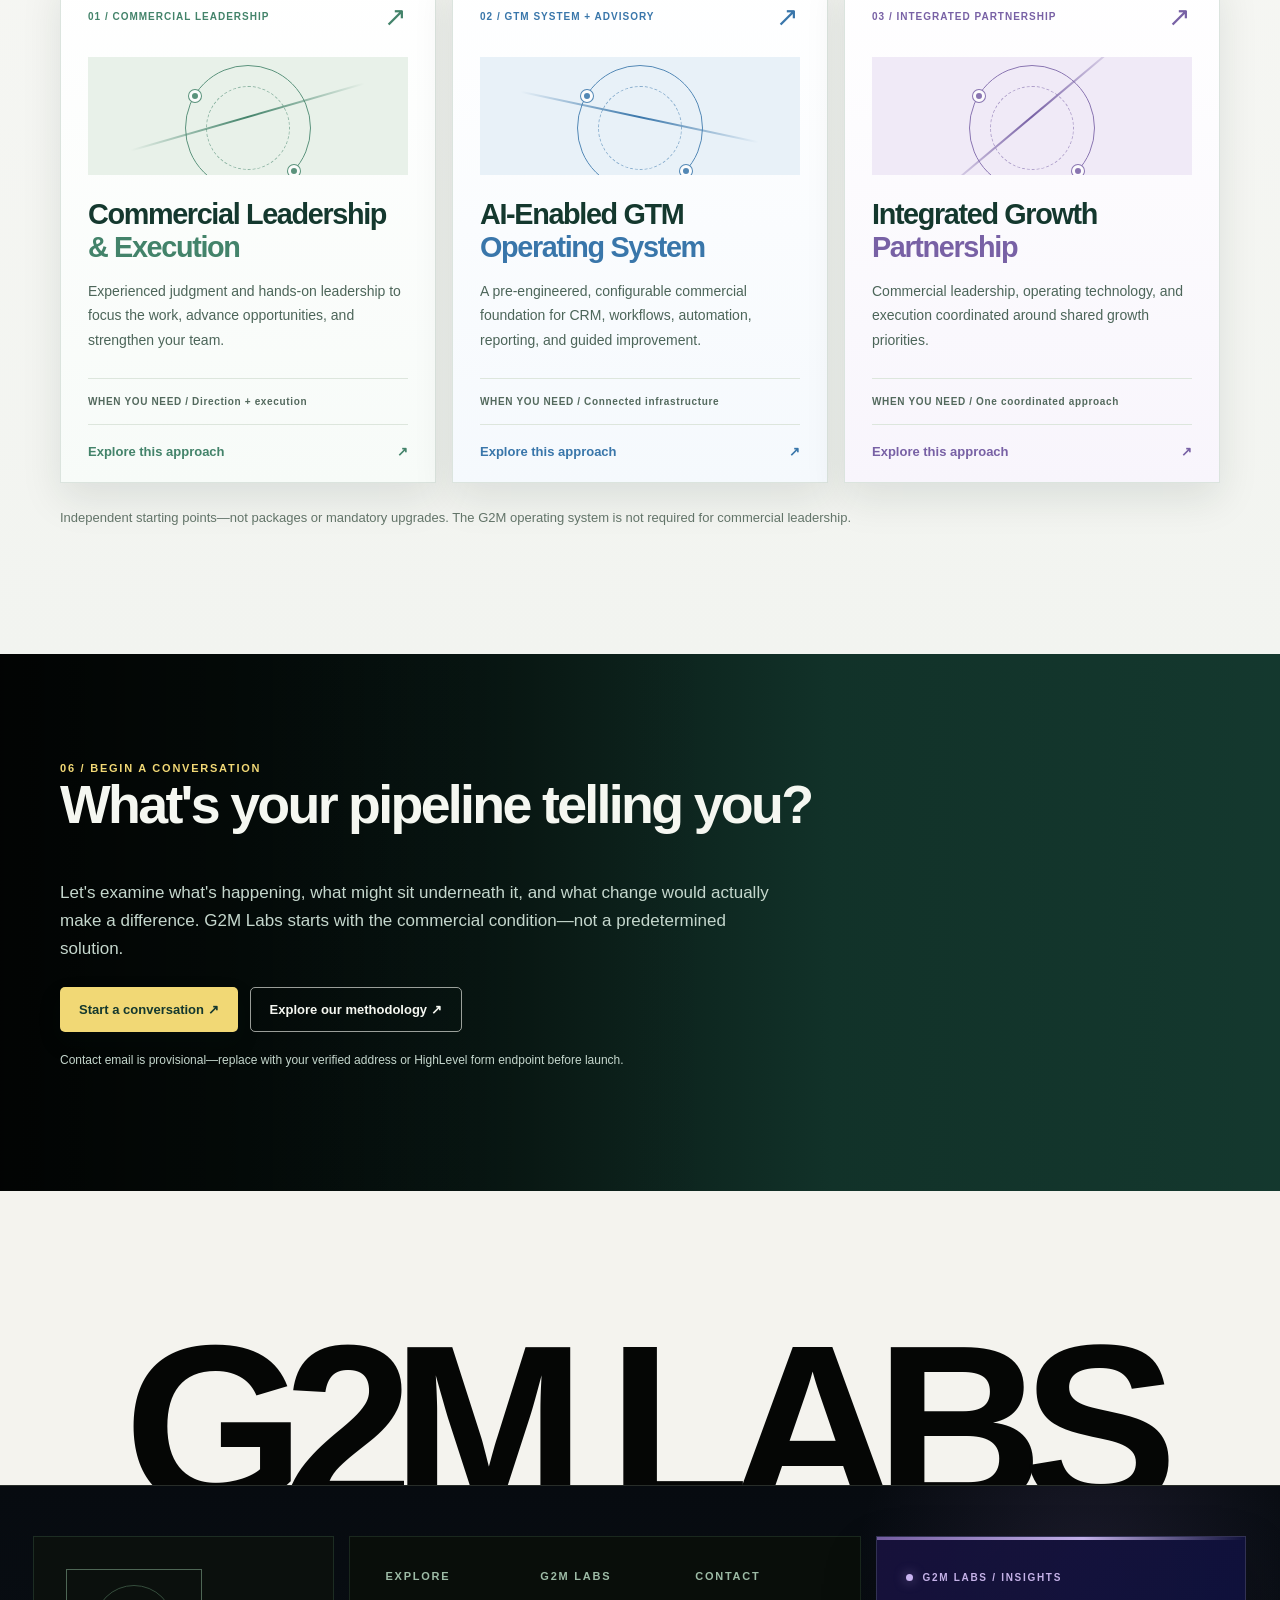
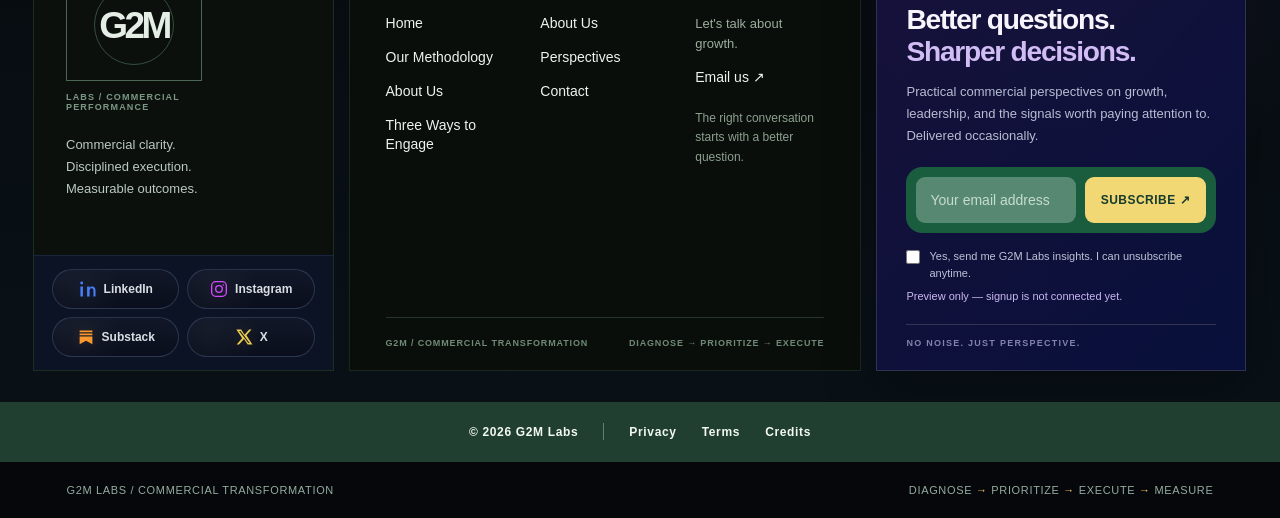
==== commit 0fe97126: "updated footer and text enhancement" ====
--- a/index.html
+++ b/index.html
@@ -11,6 +11,53 @@
 <link href="velocity-bridge.css" rel="stylesheet"/>
 <link href="nav-dropdown.css" rel="stylesheet"/>
 <link href="offering-cards.css" rel="stylesheet"/><link href="visual-treatment.css" rel="stylesheet"/>
+<style id="g2m-social-icon-colors">
+/* STUDY 08 / Footer social icon color treatment inspired by editorial mega-menu reference */
+.footer-foundation-19 .footer-social-bar a{
+  position:relative;
+  background:linear-gradient(180deg, rgba(18,24,40,.88), rgba(10,15,28,.92));
+  border-color:rgba(94,118,158,.36);
+  color:rgba(236,240,244,.94);
+}
+.footer-foundation-19 .footer-social-bar a::before{
+  content:"";
+  position:absolute;
+  inset:0;
+  border-radius:inherit;
+  background:radial-gradient(circle at 18% 50%, rgba(255,255,255,.03), transparent 46%);
+  pointer-events:none;
+}
+.footer-foundation-19 .footer-social-bar a:hover,
+.footer-foundation-19 .footer-social-bar a:focus-visible{
+  background:linear-gradient(180deg, rgba(27,35,57,.95), rgba(16,23,42,.98));
+  border-color:rgba(128,153,197,.52);
+}
+.footer-foundation-19 .footer-social-bar a span{
+  color:rgba(236,240,244,.92);
+}
+.footer-foundation-19 .footer-social-bar a svg{
+  width:18px;
+  height:18px;
+  opacity:.98;
+}
+.footer-foundation-19 .footer-social-bar a.social-linkedin svg{
+  color:#4b83ff;
+  filter:drop-shadow(0 0 8px rgba(75,131,255,.18));
+}
+.footer-foundation-19 .footer-social-bar a.social-instagram svg{
+  color:#d64cff;
+  filter:drop-shadow(0 0 8px rgba(214,76,255,.16));
+}
+.footer-foundation-19 .footer-social-bar a.social-substack svg{
+  color:#ff9b2f;
+  filter:drop-shadow(0 0 8px rgba(255,155,47,.16));
+}
+.footer-foundation-19 .footer-social-bar a.social-x svg{
+  color:#f0cf52;
+  filter:drop-shadow(0 0 8px rgba(240,207,82,.16));
+}
+
+</style>
 </head>
 <body class="home-page business-intelligence-study precision-energy-study">
 <!--
@@ -384,7 +431,7 @@
        02 / THE CONNECTIVE METHODOLOGY
       </span>
 <h2>
-       Velocity™ turns commercial decisions into a learning system.
+       <span class="velocity-scroll-word" data-word="0">Velocity™</span> <span class="velocity-scroll-word" data-word="1">turns</span> <span class="velocity-scroll-word" data-word="2">commercial</span> <span class="velocity-scroll-word" data-word="3">decisions</span> <span class="velocity-scroll-word" data-word="4">into</span> <span class="velocity-scroll-word" data-word="5">a</span> <span class="velocity-scroll-word" data-word="6">learning</span> <span class="velocity-scroll-word" data-word="7">system.</span>
       </h2>
 <p>
        Technology can accelerate analysis. Experienced leaders still make the important calls. We connect business objectives, evidence, decisions and execution so your team can see the thinking behind each move—and whether it worked.
@@ -585,17 +632,17 @@
 </div>
 <div aria-label="Follow G2M Labs" class="footer-social-bar">
 <!-- Replace temporary platform-homepage URLs with official G2M Labs profiles before launch. -->
-<a aria-label="LinkedIn — G2M profile URL pending" href="https://www.linkedin.com/" rel="noopener noreferrer" target="_blank" title="LinkedIn (profile URL to be added)">
+<a class="social-linkedin" aria-label="LinkedIn — G2M profile URL pending" href="https://www.linkedin.com/" rel="noopener noreferrer" target="_blank" title="LinkedIn (profile URL to be added)">
 <svg aria-hidden="true" fill="currentColor" viewbox="0 0 24 24"><path d="M5.2 8.8H1.9V22h3.3V8.8ZM3.55 2A1.92 1.92 0 1 0 3.6 5.84 1.92 1.92 0 0 0 3.55 2ZM22 14c0-3.5-1.9-5.2-4.44-5.2a3.83 3.83 0 0 0-3.45 1.9V8.8h-3.3V22h3.3v-7.34c0-1.93.36-3.8 2.76-3.8 2.35 0 2.38 2.17 2.38 3.93V22H22V14Z"></path></svg>
 <span>LinkedIn</span>
 </a>
-<a aria-label="Instagram — G2M profile URL pending" href="https://www.instagram.com/" rel="noopener noreferrer" target="_blank" title="Instagram (profile URL to be added)">
+<a class="social-instagram" aria-label="Instagram — G2M profile URL pending" href="https://www.instagram.com/" rel="noopener noreferrer" target="_blank" title="Instagram (profile URL to be added)">
 <svg aria-hidden="true" fill="none" stroke="currentColor" stroke-width="1.8" viewbox="0 0 24 24"><rect height="19.6" rx="5.5" width="19.6" x="2.2" y="2.2"></rect><circle cx="12" cy="12" r="4.4"></circle><circle cx="17.7" cy="6.7" fill="currentColor" r="1" stroke="none"></circle></svg>
 <span>Instagram</span>
 </a>
-<a aria-label="Substack — G2M publication URL pending" href="https://substack.com/" rel="noopener noreferrer" target="_blank" title="Substack (publication URL to be added)">
+<a class="social-substack" aria-label="Substack — G2M publication URL pending" href="https://substack.com/" rel="noopener noreferrer" target="_blank" title="Substack (publication URL to be added)">
 <svg aria-hidden="true" fill="currentColor" viewBox="0 0 24 24"><path d="M3.5 3.2h17v2.4h-17zm0 4h17v2.4h-17zm0 4h17v10.5l-8.5-4.7-8.5 4.7z"/></svg><span>Substack</span></a>
-<a aria-label="X — G2M profile URL pending" href="https://x.com/" rel="noopener noreferrer" target="_blank" title="X (profile URL to be added)">
+<a class="social-x" aria-label="X — G2M profile URL pending" href="https://x.com/" rel="noopener noreferrer" target="_blank" title="X (profile URL to be added)">
 <svg aria-hidden="true" fill="currentColor" viewBox="0 0 24 24"><path d="M18.9 2H22l-6.8 7.8L23.2 22h-6.3l-4.9-7.5L5.4 22H2.2l7.3-8.5L1.8 2h6.4l4.5 6.9L18.9 2Zm-1.1 18h1.7L7.3 3.9H5.5Z"/></svg><span>X</span></a>
 </div>
 </div>
@@ -654,6 +701,7 @@
 <!-- END SECTION 07 -->
 <script defer="" src="offering-cards.js"></script><script defer="True" src="main.js">
 </script>
+<script defer="" src="velocity-heading-scroll.js"></script>
 <script defer="" src="nav-dropdown.js"></script>
 <script defer="" src="footer-signup.js"></script>
 </body>
--- a/velocity-bridge.css
+++ b/velocity-bridge.css
@@ -82,3 +82,15 @@
   .velocity-bridge .p2-loop {padding:17px}
   .velocity-bridge .p2-loop-head {flex-direction:column}
 }
+
+/* STUDY 09 / Velocity headline: words illuminate yellow progressively as user scrolls. */
+.velocity-bridge h2 .velocity-scroll-word {
+  color: #f3f8f3;
+  transition: color 250ms ease;
+}
+.velocity-bridge h2 .velocity-scroll-word.is-lit {
+  color: #f1d875;
+}
+@media (prefers-reduced-motion: reduce) {
+  .velocity-bridge h2 .velocity-scroll-word { transition: none; }
+}
--- a/nav-dropdown.css
+++ b/nav-dropdown.css
@@ -50,3 +50,21 @@
 .nav-home-group .nav-service-item { padding-block: 10px; }
 .nav-home-group .nav-service-item:hover .nav-service-arrow { color: #f1d875; }
 @media (max-width:850px) { .nav-home-group { display: none; } }
+
+/* Foundation 28 / Footer social consistency fix — identical 2×2 layout on all pages. */
+.footer-foundation-19 .footer-social-bar {
+  display: grid;
+  grid-template-columns: repeat(2, minmax(0, 1fr));
+  gap: 8px;
+}
+.footer-foundation-19 .footer-social-bar a {
+  width: 100%;
+  min-width: 0;
+  box-sizing: border-box;
+  padding: 10px 8px;
+  gap: 7px;
+  white-space: nowrap;
+}
+@media (max-width: 530px) {
+  .footer-foundation-19 .footer-social-bar a { flex: initial; }
+}
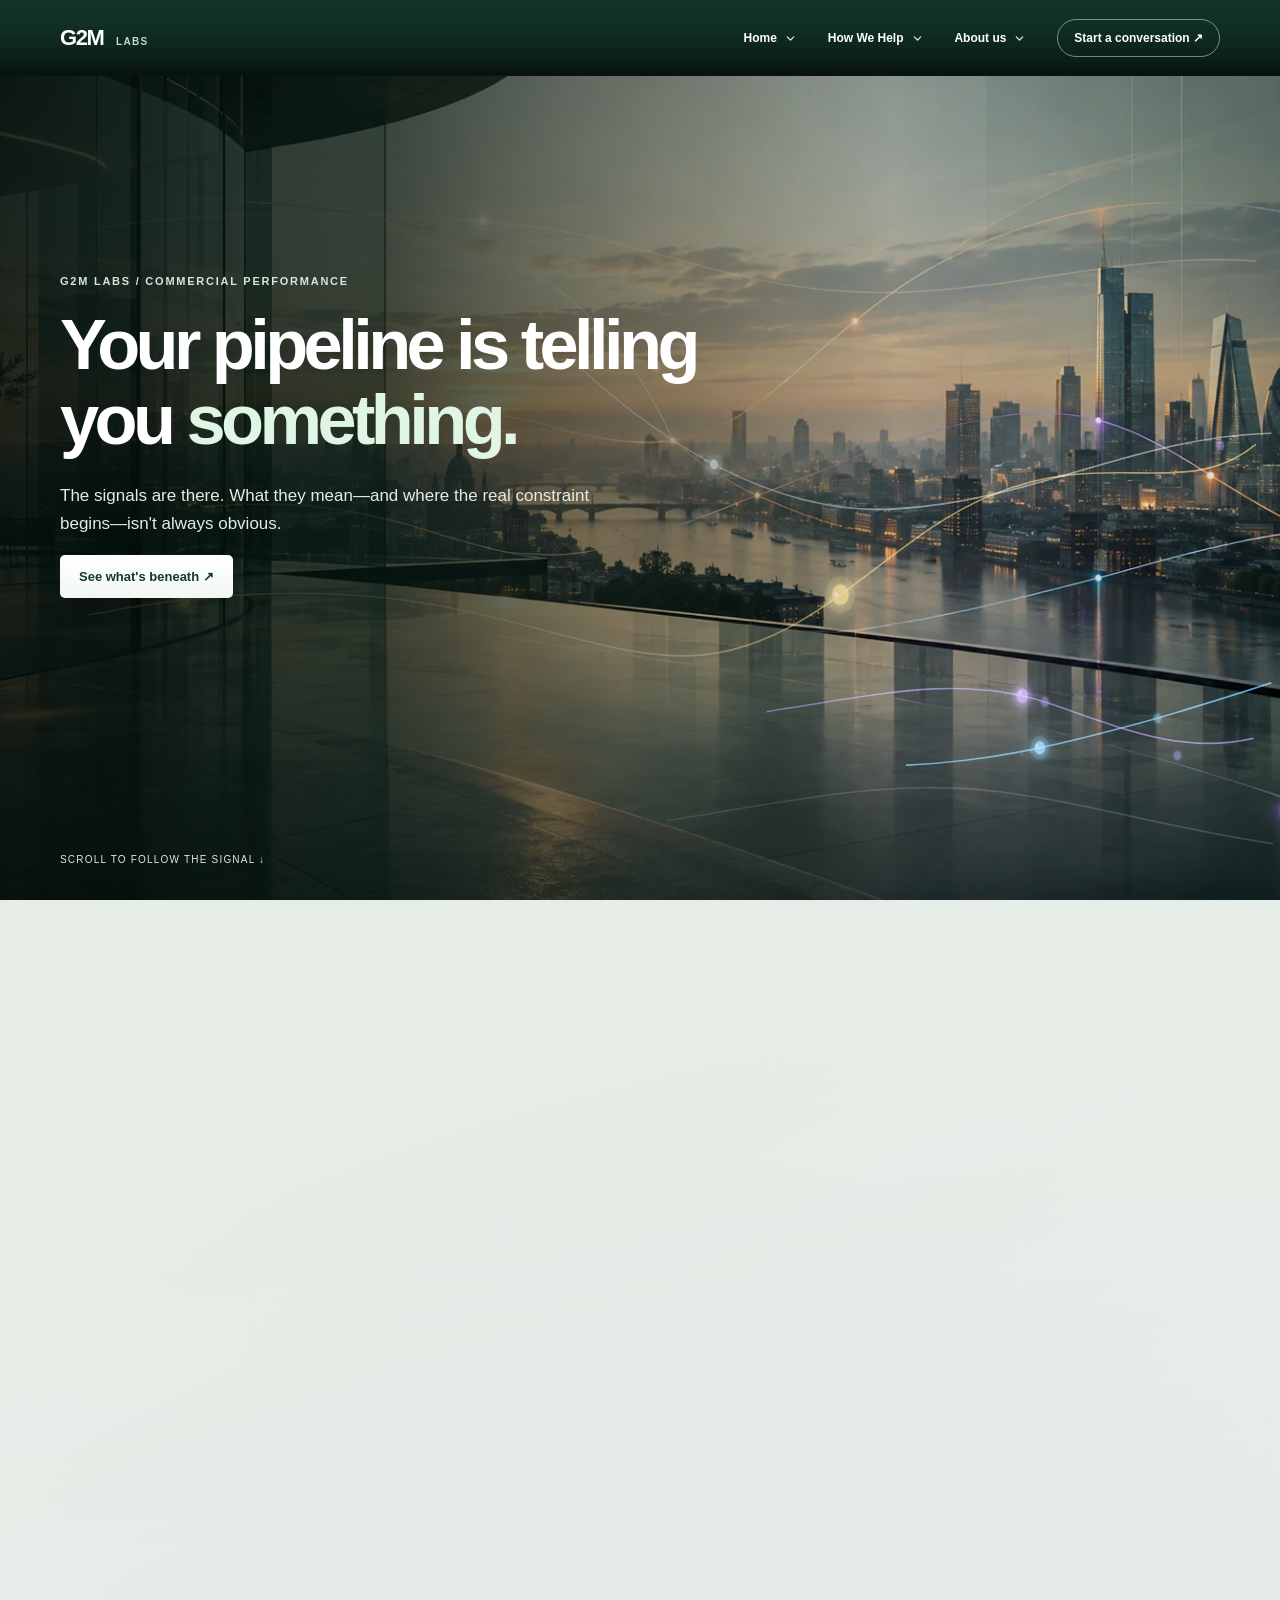
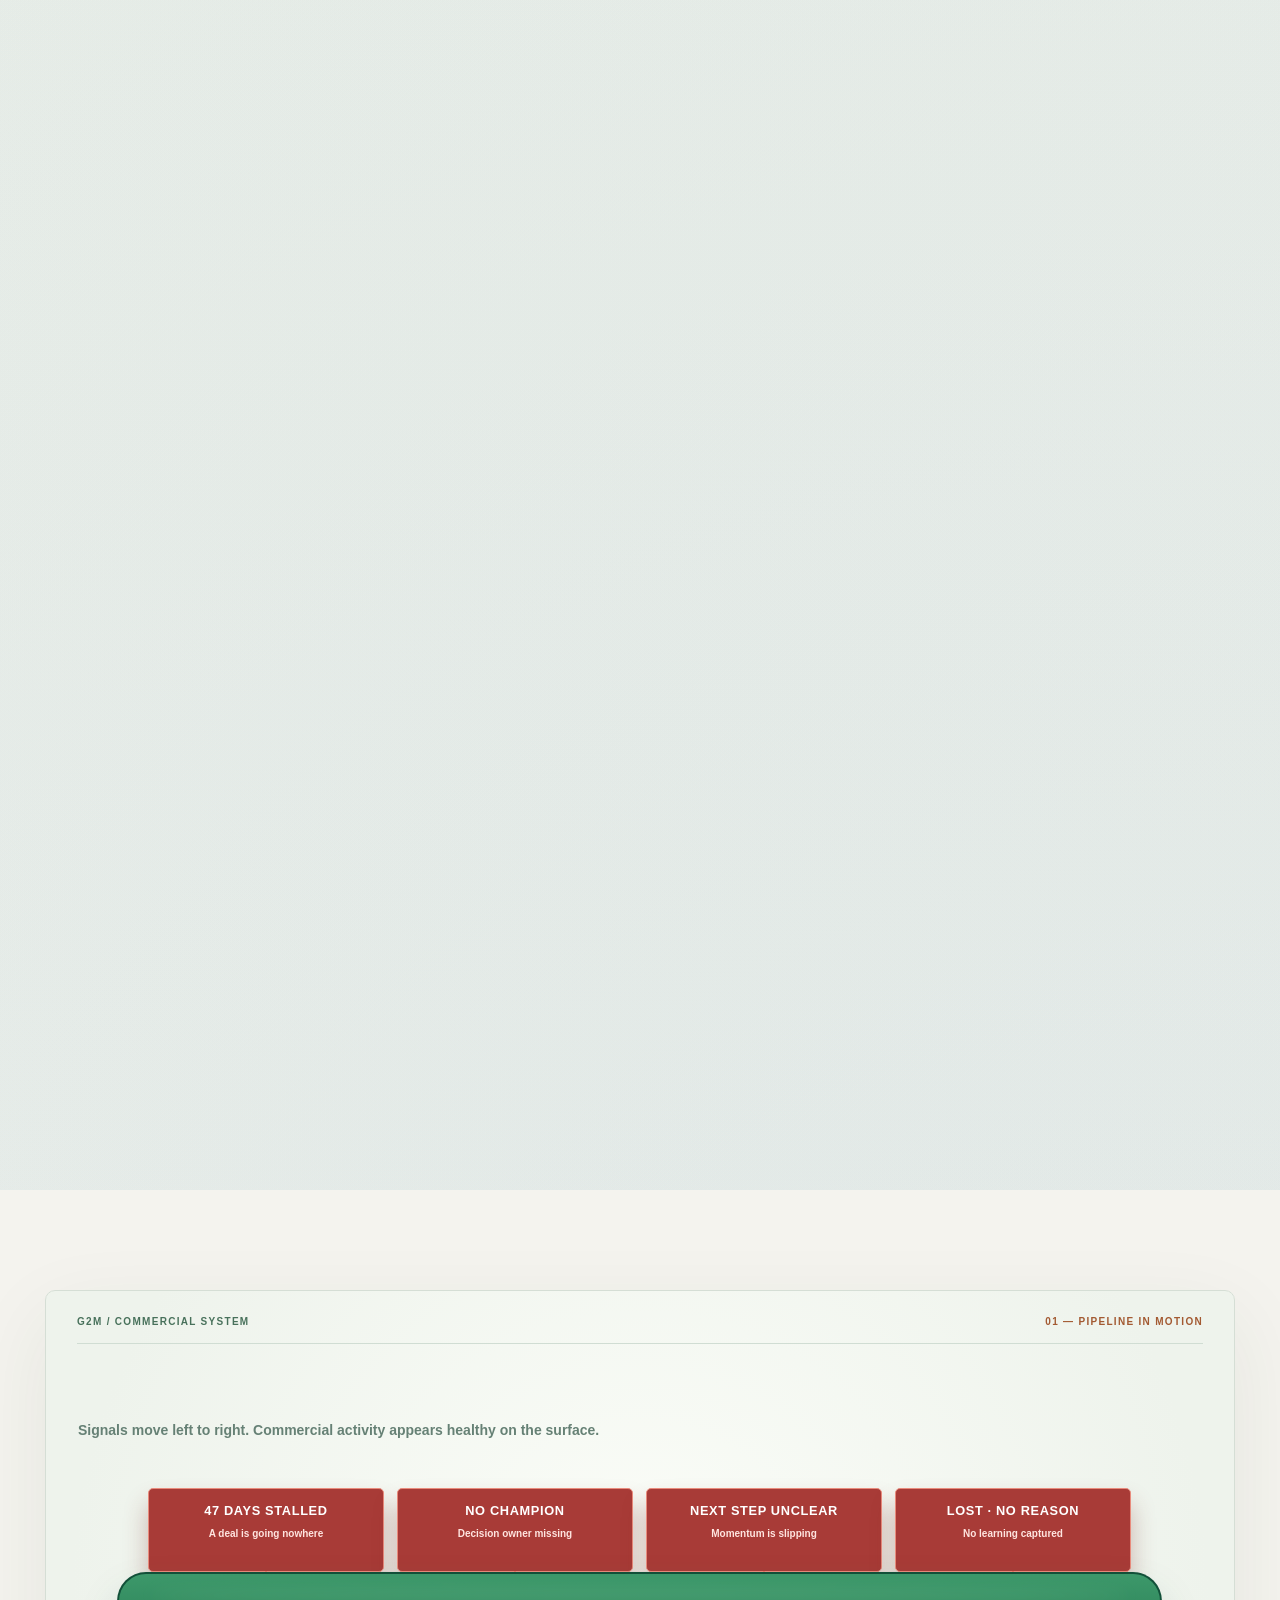
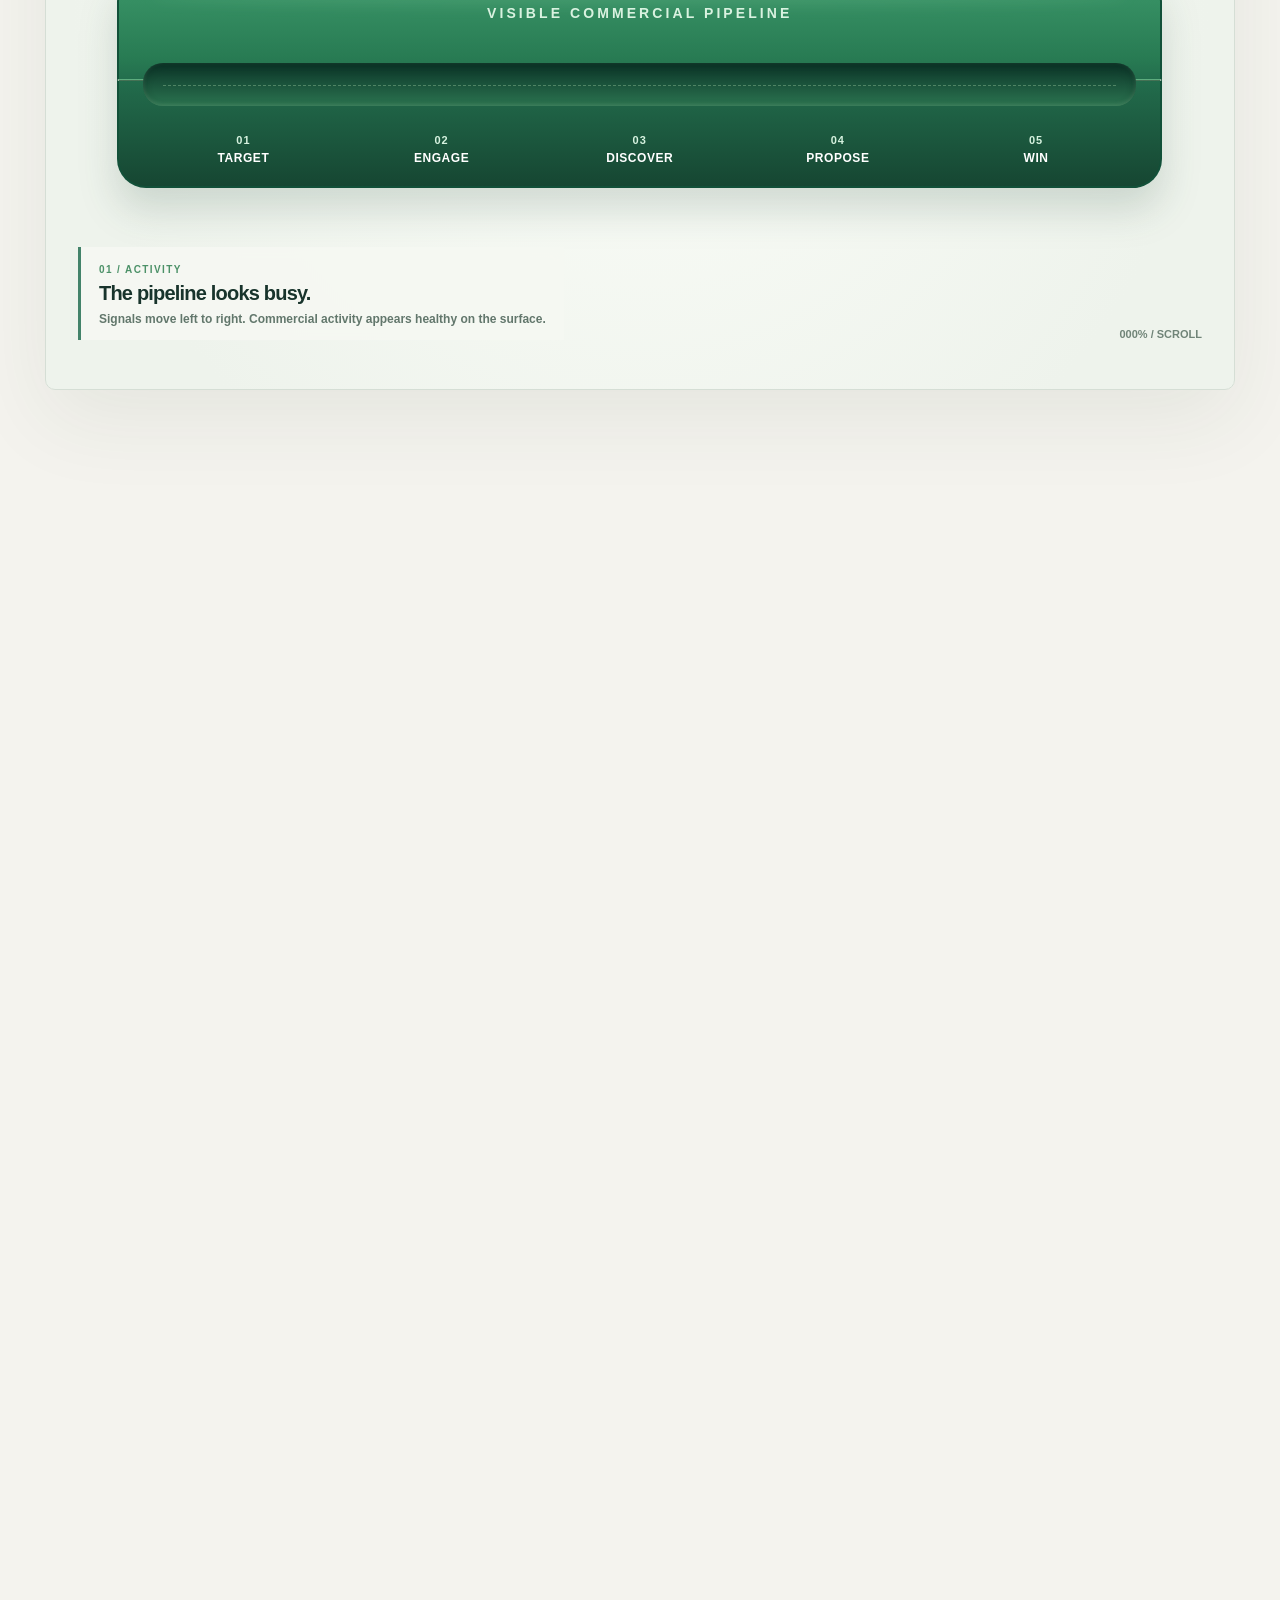
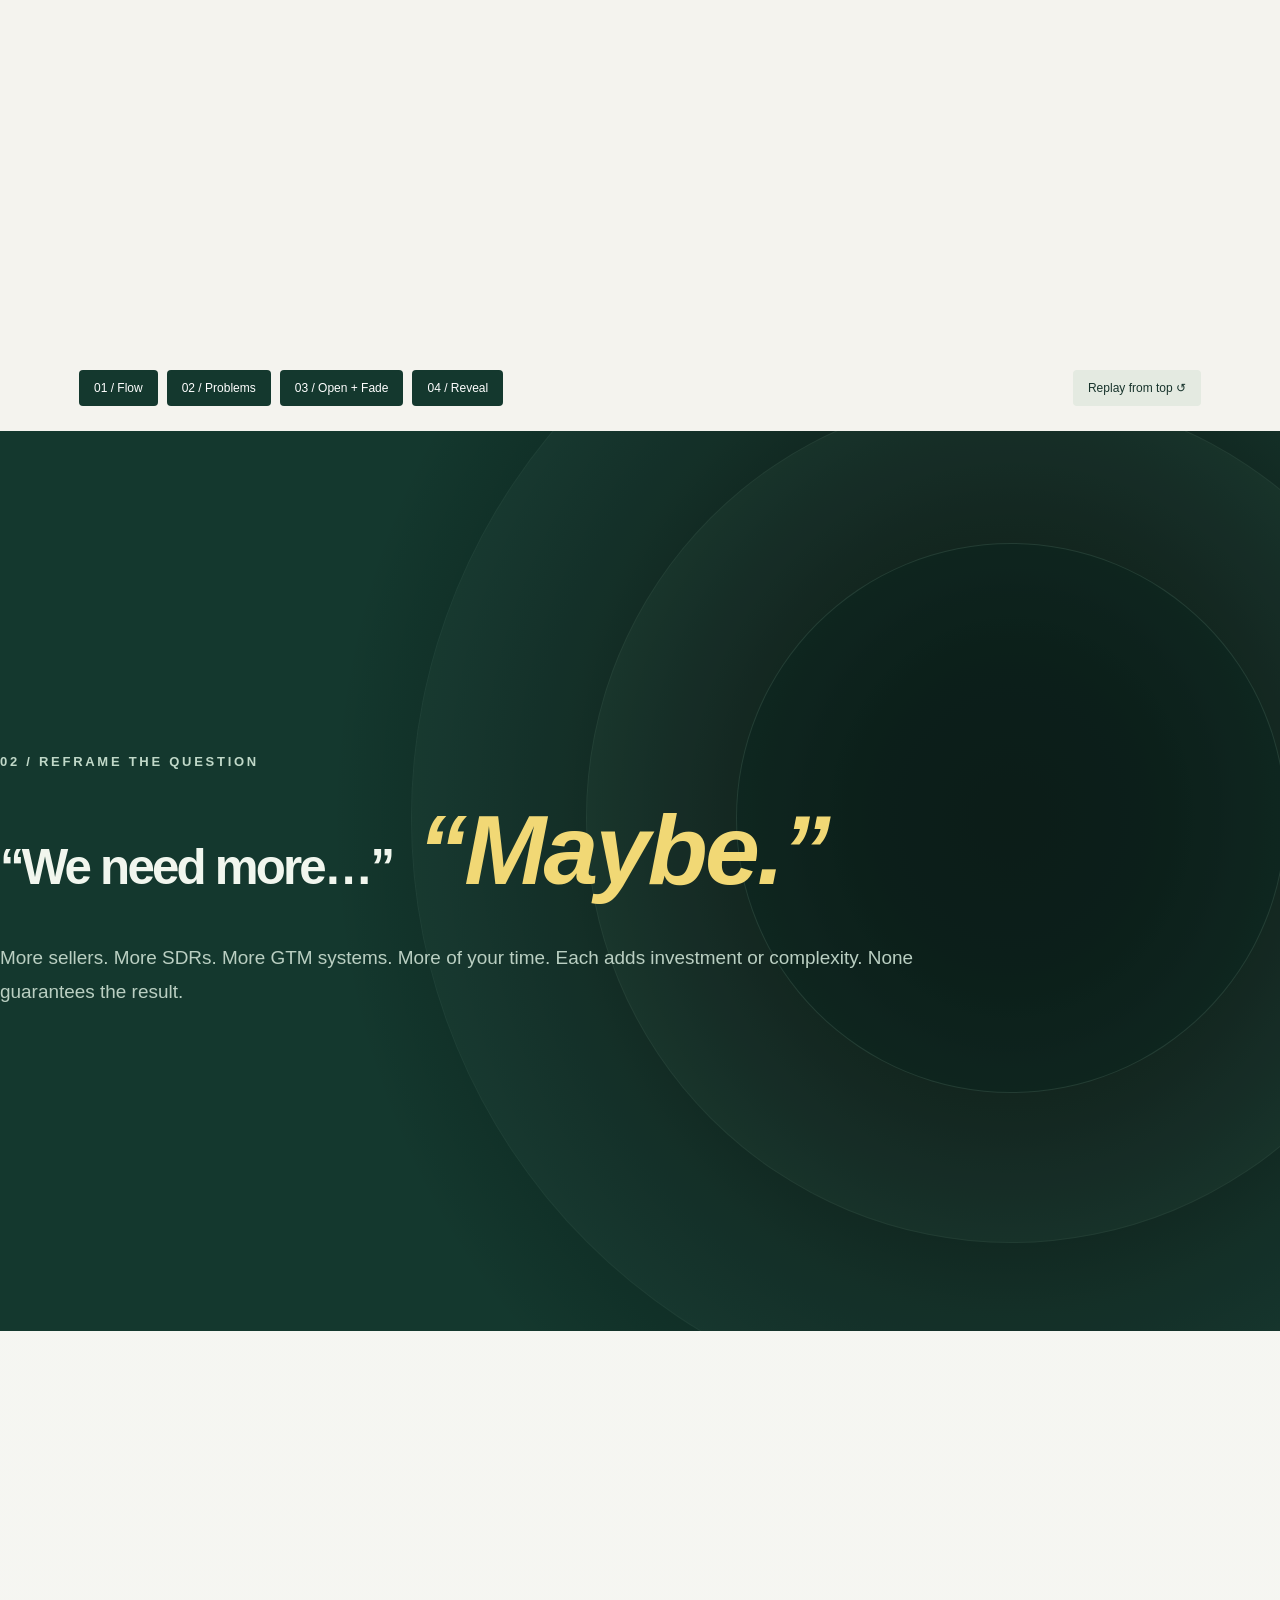
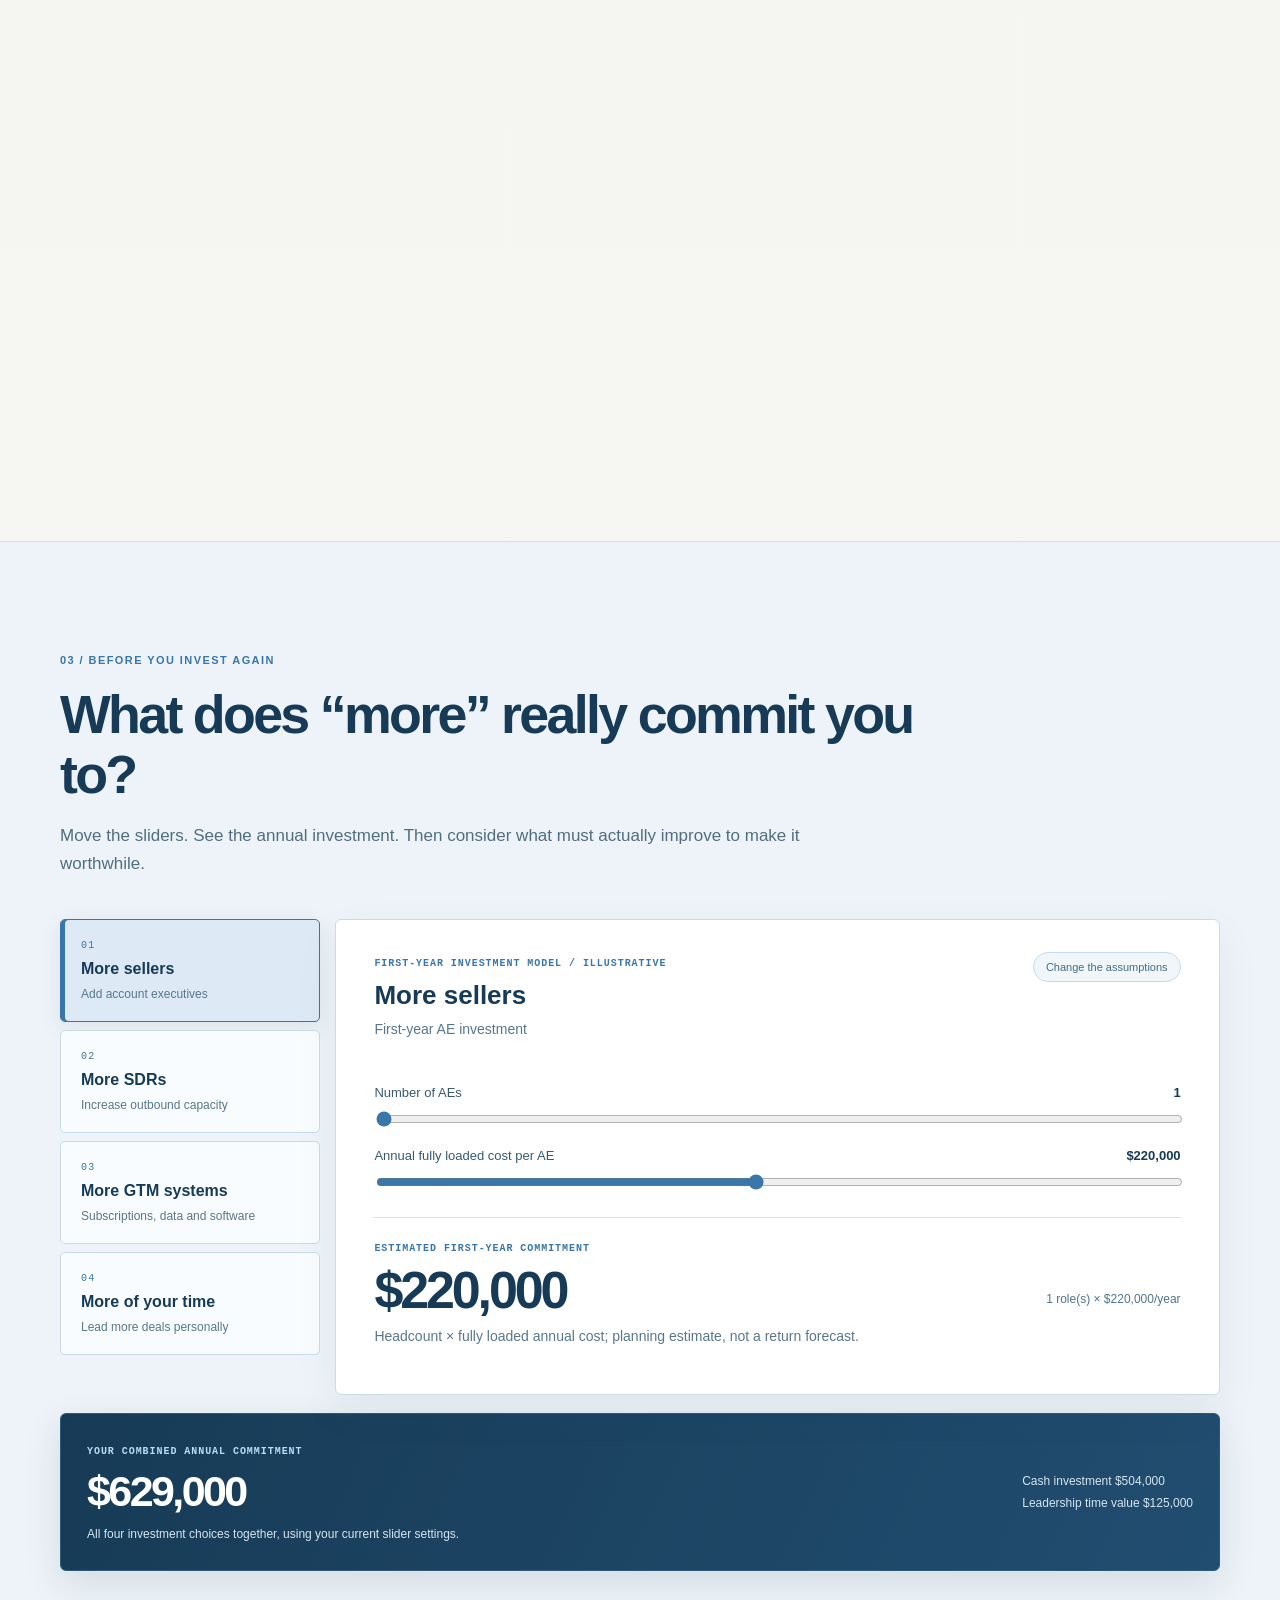
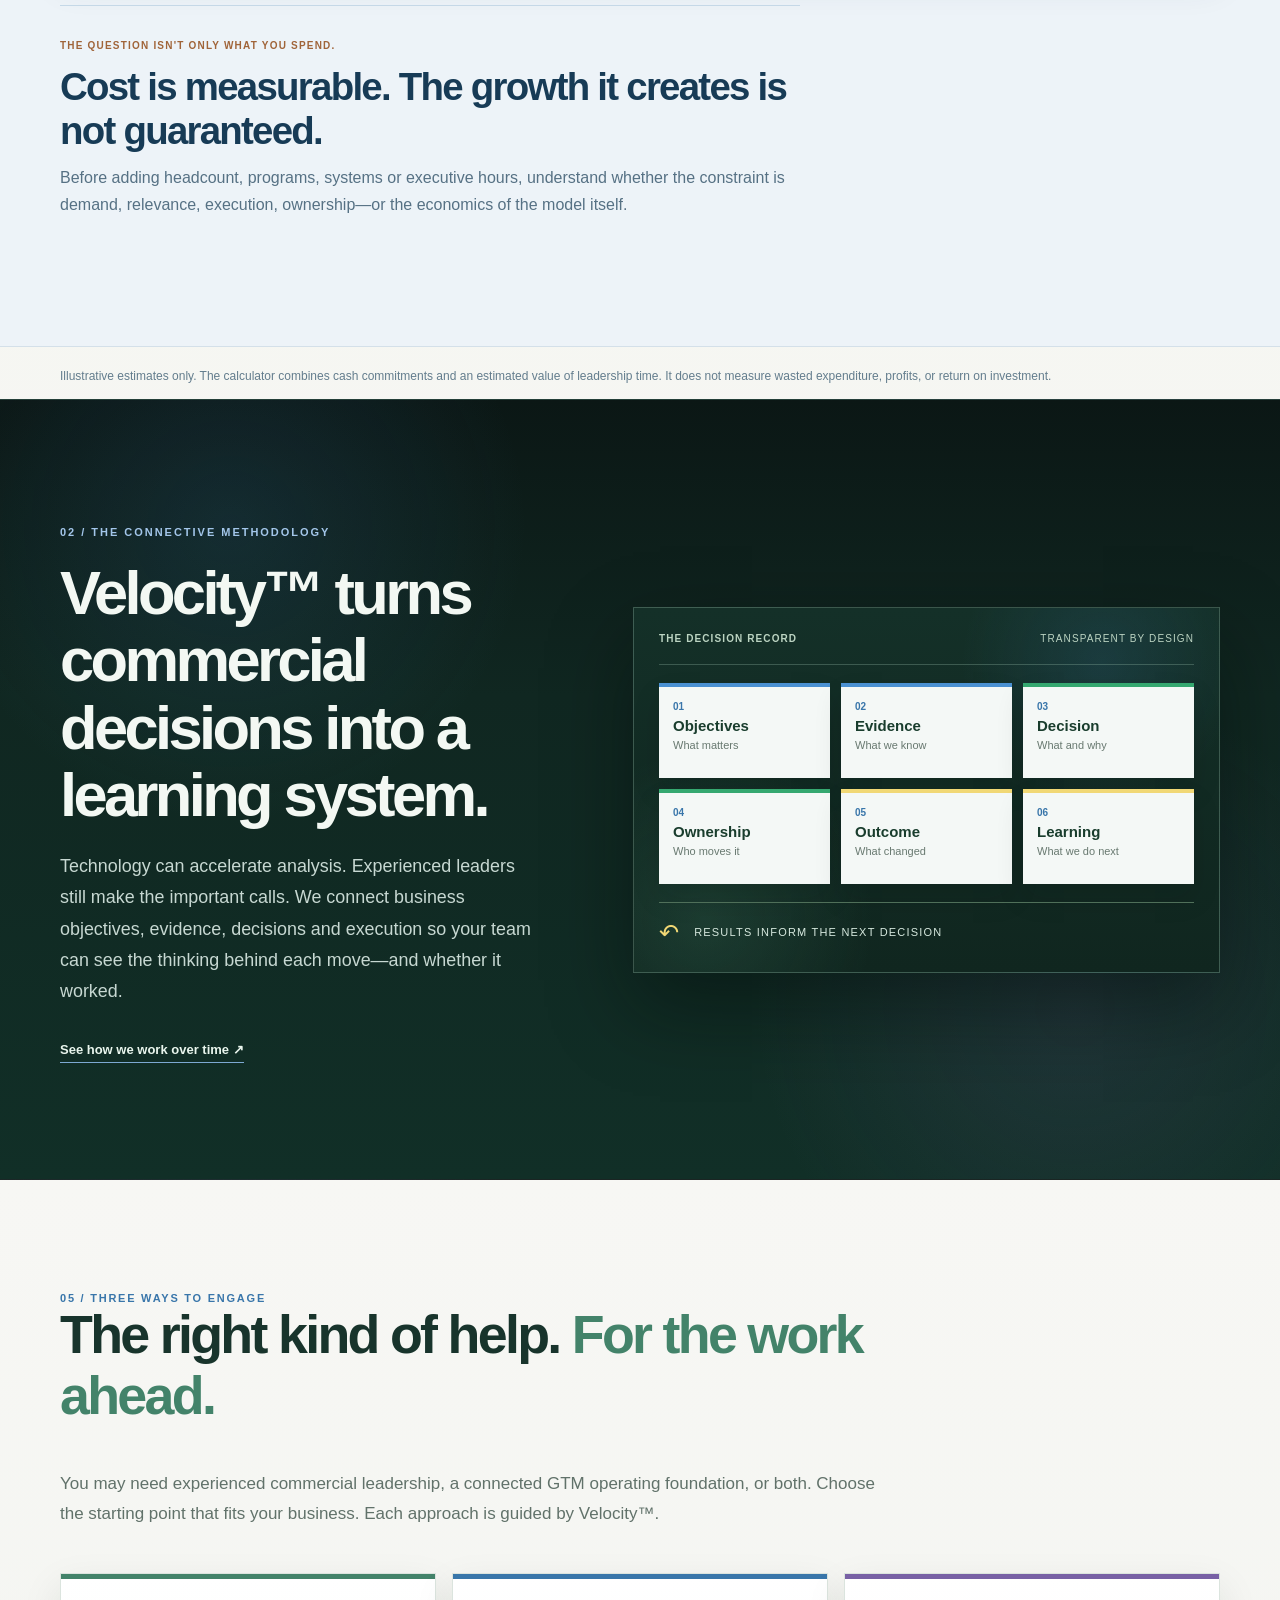
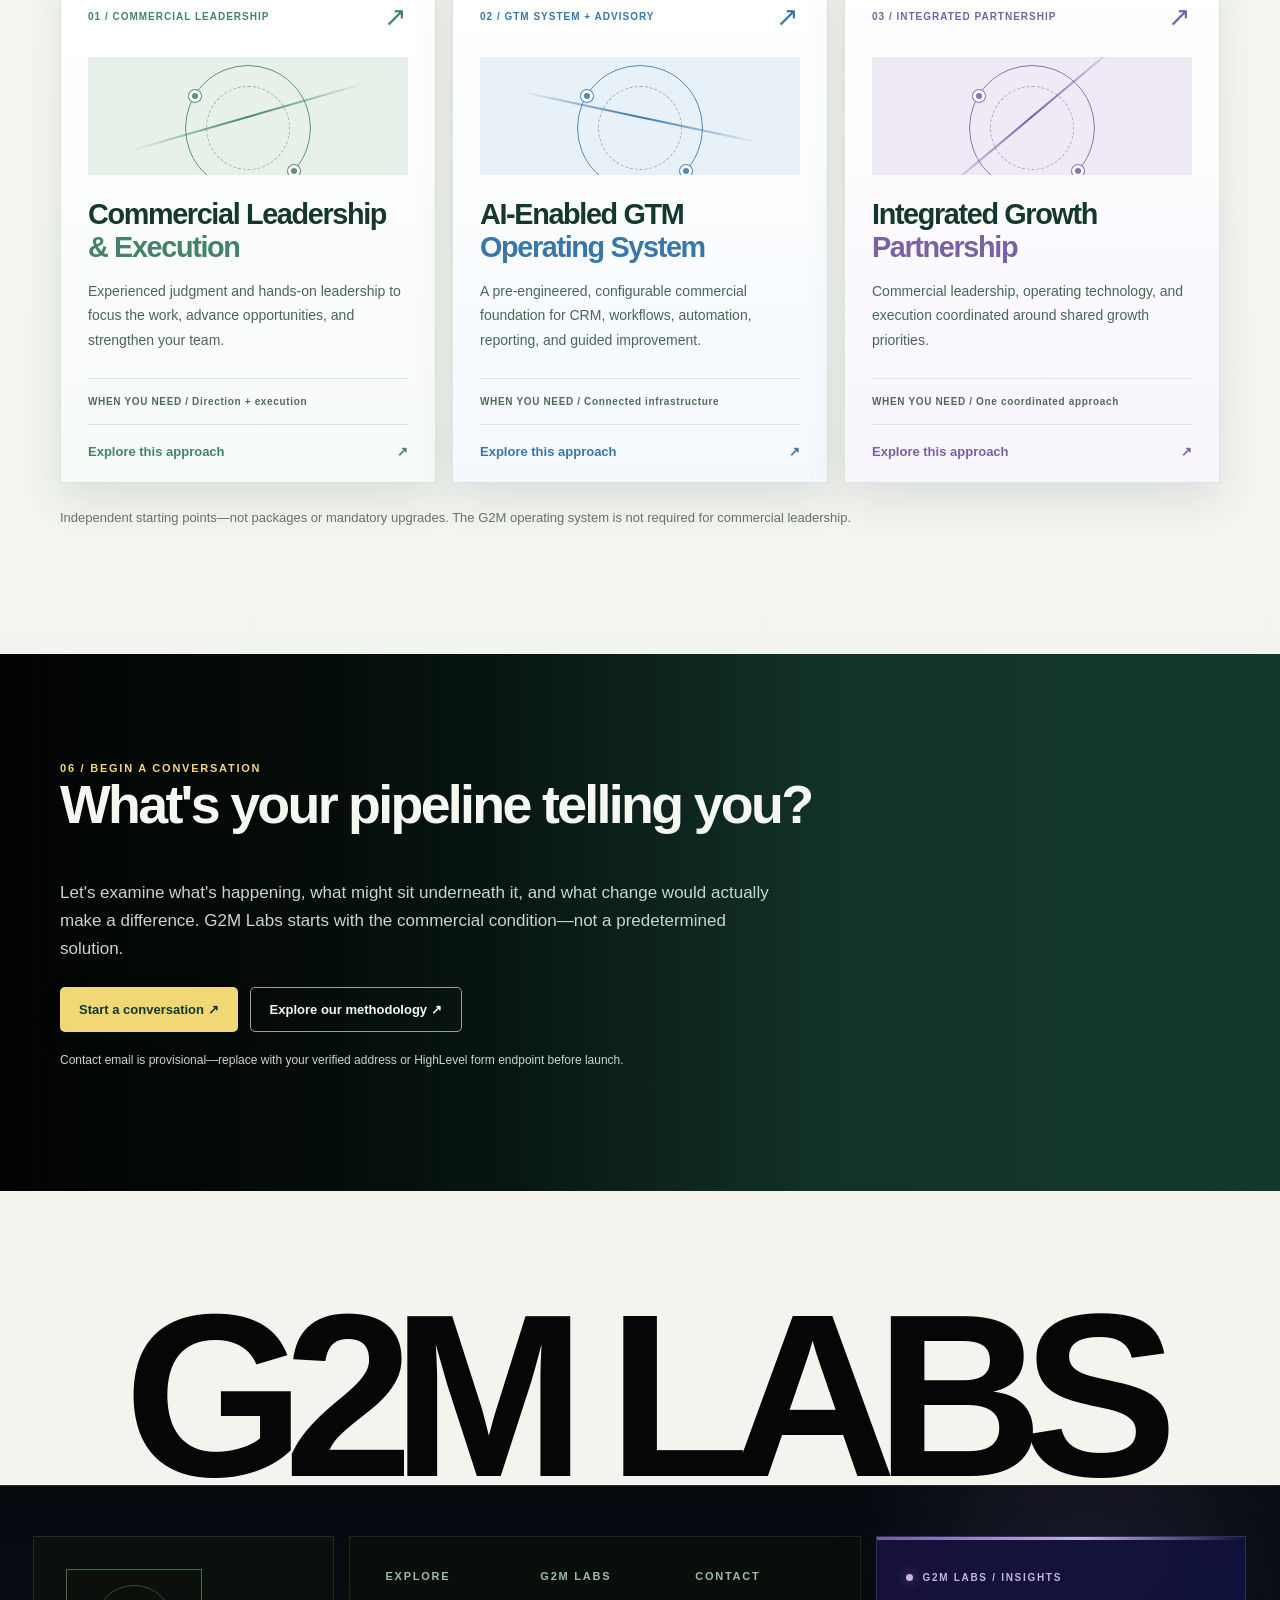
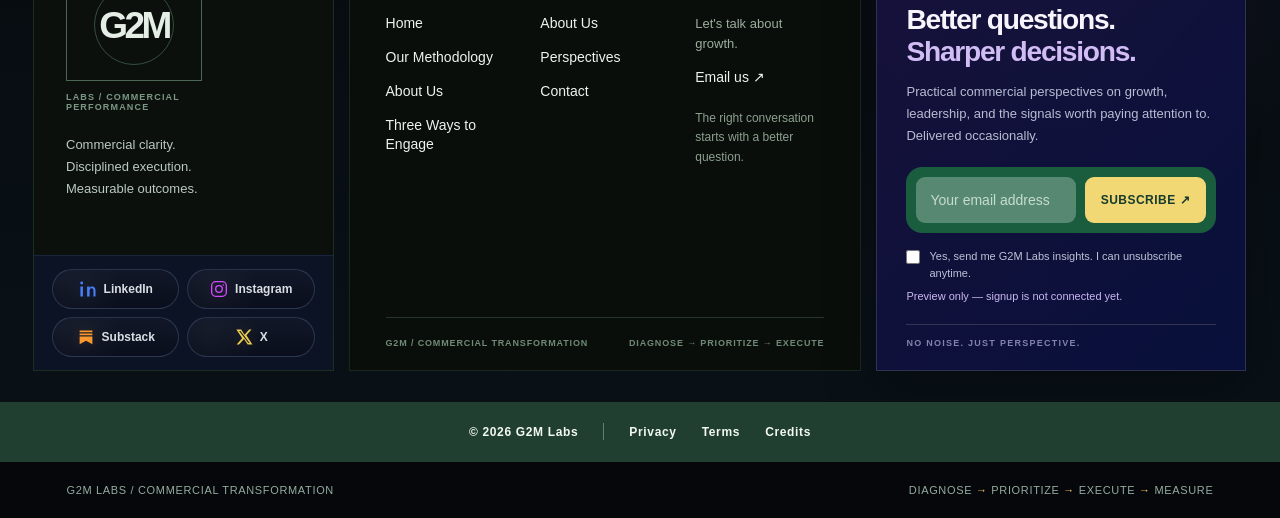
==== commit 862fd073: "Nav Change" ====
--- a/index.html
+++ b/index.html
@@ -89,7 +89,7 @@
 </a>
 <div class="navlinks">
 <div class="nav-service-group nav-home-group"><a href="#home" aria-current="page">Home</a><button aria-controls="homeDropdown" aria-expanded="false" aria-label="Show Home sections" class="nav-service-toggle" type="button"><svg aria-hidden="true" fill="none" stroke="currentColor" stroke-linecap="round" stroke-linejoin="round" stroke-width="2.2" viewBox="0 0 24 24"><path d="m6 9 6 6 6-6"></path></svg></button><div aria-hidden="true" aria-label="Home sections" class="nav-service-panel" id="homeDropdown"><div class="nav-service-overline">G2M / THE COMMERCIAL GROWTH STORY</div><a class="nav-service-item" href="#pipeline"><span class="nav-service-no">01</span><span><span class="nav-service-title">The Pipeline</span><span class="nav-service-description">What your commercial activity reveals.</span></span><span aria-hidden="true" class="nav-service-arrow">↗</span></a><a class="nav-service-item" href="#reframe"><span class="nav-service-no">02</span><span><span class="nav-service-title">We Need More… Maybe</span><span class="nav-service-description">Reconsider the instinct to add more.</span></span><span aria-hidden="true" class="nav-service-arrow">↗</span></a><a class="nav-service-item" href="#investment"><span class="nav-service-no">03</span><span><span class="nav-service-title">Before You Invest Again</span><span class="nav-service-description">See the cost of another growth bet.</span></span><span aria-hidden="true" class="nav-service-arrow">↗</span></a><a class="nav-service-item" href="#velocity"><span class="nav-service-no">04</span><span><span class="nav-service-title">Velocity™ Decision Method</span><span class="nav-service-description">Turn decisions into a learning system.</span></span><span aria-hidden="true" class="nav-service-arrow">↗</span></a><a class="nav-service-item" href="#services"><span class="nav-service-no">05</span><span><span class="nav-service-title">Ways to Engage</span><span class="nav-service-description">Choose the right kind of help.</span></span><span aria-hidden="true" class="nav-service-arrow">↗</span></a><a class="nav-service-item" href="#contact"><span class="nav-service-no">06</span><span><span class="nav-service-title">Start a Conversation</span><span class="nav-service-description">Explore what comes next.</span></span><span aria-hidden="true" class="nav-service-arrow">↗</span></a><a class="nav-service-all" href="#home">Back to the homepage <span aria-hidden="true">↗</span></a></div></div>
-<div class="nav-service-group nav-method-group"><a data-nav-method-link="" href="methodology.html">Our methodology</a><button aria-controls="methodologyDropdown" aria-expanded="false" aria-label="Show methodology sections" class="nav-service-toggle" type="button"><svg aria-hidden="true" fill="none" stroke="currentColor" stroke-linecap="round" stroke-linejoin="round" stroke-width="2.2" viewbox="0 0 24 24"><path d="m6 9 6 6 6-6"></path></svg></button><div aria-hidden="true" aria-label="Methodology sections" class="nav-service-panel" id="methodologyDropdown"><div class="nav-service-overline">G2M / VELOCITY™ METHODOLOGY</div><a class="nav-service-item" href="#velocity"><span class="nav-service-no">01</span><span><span class="nav-service-title">Velocity™ Decision Method</span><span class="nav-service-description">Decisions that are visible and traceable.</span></span><span aria-hidden="true" class="nav-service-arrow">↗</span></a><a class="nav-service-item" href="methodology.html#offerings-stack"><span class="nav-service-no">02</span><span><span class="nav-service-title">Three Ways to Engage</span><span class="nav-service-description">Leadership, GTM systems, or both.</span></span><span aria-hidden="true" class="nav-service-arrow">↗</span></a><a class="nav-service-item" href="methodology.html#gtm-operating-system"><span class="nav-service-no">03</span><span><span class="nav-service-title">GTM Operating System</span><span class="nav-service-description">A foundation you can configure and run.</span></span><span aria-hidden="true" class="nav-service-arrow">↗</span></a><a class="nav-service-item" href="methodology.html#progress"><span class="nav-service-no">04</span><span><span class="nav-service-title">Early Action &amp; Checkpoints</span><span class="nav-service-description">Start early. Review and adapt.</span></span><span aria-hidden="true" class="nav-service-arrow">↗</span></a><a class="nav-service-all" href="methodology.html">Explore the full methodology <span aria-hidden="true">↗</span></a></div></div>
+<div class="nav-service-group nav-method-group"><a data-nav-method-link="" href="methodology.html">How We Help</a><button aria-controls="methodologyDropdown" aria-expanded="false" aria-label="Show methodology sections" class="nav-service-toggle" type="button"><svg aria-hidden="true" fill="none" stroke="currentColor" stroke-linecap="round" stroke-linejoin="round" stroke-width="2.2" viewbox="0 0 24 24"><path d="m6 9 6 6 6-6"></path></svg></button><div aria-hidden="true" aria-label="Methodology sections" class="nav-service-panel" id="methodologyDropdown"><div class="nav-service-overline">G2M / VELOCITY™ METHODOLOGY</div><a class="nav-service-item" href="#velocity"><span class="nav-service-no">01</span><span><span class="nav-service-title">Velocity™ Decision Method</span><span class="nav-service-description">Decisions that are visible and traceable.</span></span><span aria-hidden="true" class="nav-service-arrow">↗</span></a><a class="nav-service-item" href="methodology.html#offerings-stack"><span class="nav-service-no">02</span><span><span class="nav-service-title">Three Ways to Engage</span><span class="nav-service-description">Leadership, GTM systems, or both.</span></span><span aria-hidden="true" class="nav-service-arrow">↗</span></a><a class="nav-service-item" href="methodology.html#gtm-operating-system"><span class="nav-service-no">03</span><span><span class="nav-service-title">GTM Operating System</span><span class="nav-service-description">A foundation you can configure and run.</span></span><span aria-hidden="true" class="nav-service-arrow">↗</span></a><a class="nav-service-item" href="methodology.html#progress"><span class="nav-service-no">04</span><span><span class="nav-service-title">Early Action &amp; Checkpoints</span><span class="nav-service-description">Start early. Review and adapt.</span></span><span aria-hidden="true" class="nav-service-arrow">↗</span></a><a class="nav-service-all" href="methodology.html">Explore the full methodology <span aria-hidden="true">↗</span></a></div></div>
 <div class="nav-service-group nav-about-group"><a aria-current="page" href="help.html">About us</a><button aria-controls="aboutDropdown" aria-expanded="false" aria-label="Show About us sections" class="nav-service-toggle" type="button"><svg aria-hidden="true" fill="none" stroke="currentColor" stroke-linecap="round" stroke-linejoin="round" stroke-width="2.2" viewbox="0 0 24 24"><path d="m6 9 6 6 6-6"></path></svg></button><div aria-hidden="true" aria-label="About us sections" class="nav-service-panel" id="aboutDropdown"><div class="nav-service-overline">G2M / THE PEOPLE BEHIND THE WORK</div><a class="nav-service-item" href="help.html#people"><span class="nav-service-no">01</span><span><span class="nav-service-title">Meet the founders</span><span class="nav-service-description">Who you'll work with.</span></span><span aria-hidden="true" class="nav-service-arrow">↗</span></a><a class="nav-service-item" href="help.html#principles"><span class="nav-service-no">02</span><span><span class="nav-service-title">What we believe</span><span class="nav-service-description">The principles behind our work.</span></span><span aria-hidden="true" class="nav-service-arrow">↗</span></a><a class="nav-service-item" href="help.html#perspectives"><span class="nav-service-no">03</span><span><span class="nav-service-title">Our perspectives</span><span class="nav-service-description">Ideas worth exploring.</span></span><span aria-hidden="true" class="nav-service-arrow">↗</span></a><a class="nav-service-all" href="help.html#connect">Start a conversation <span aria-hidden="true">↗</span></a></div></div>
 <a class="navcta" href="#contact">
      Start a conversation ↗
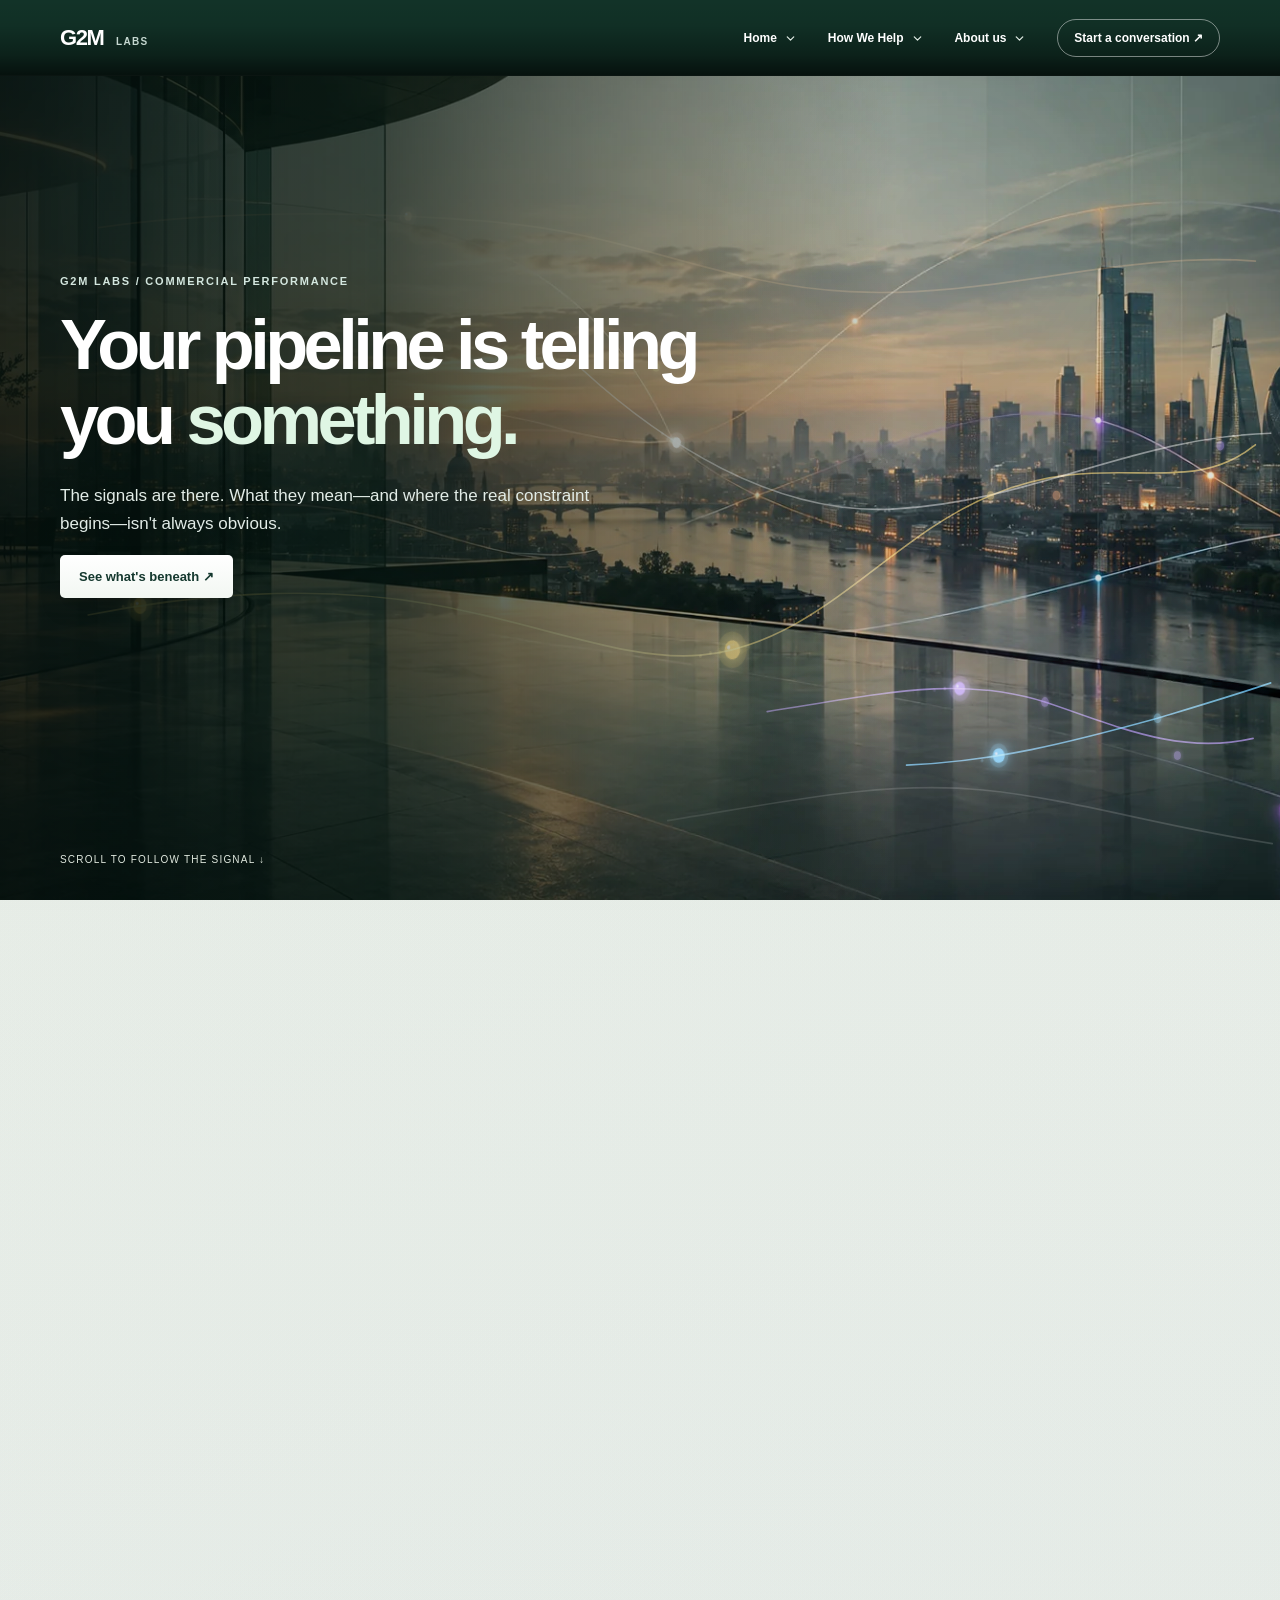
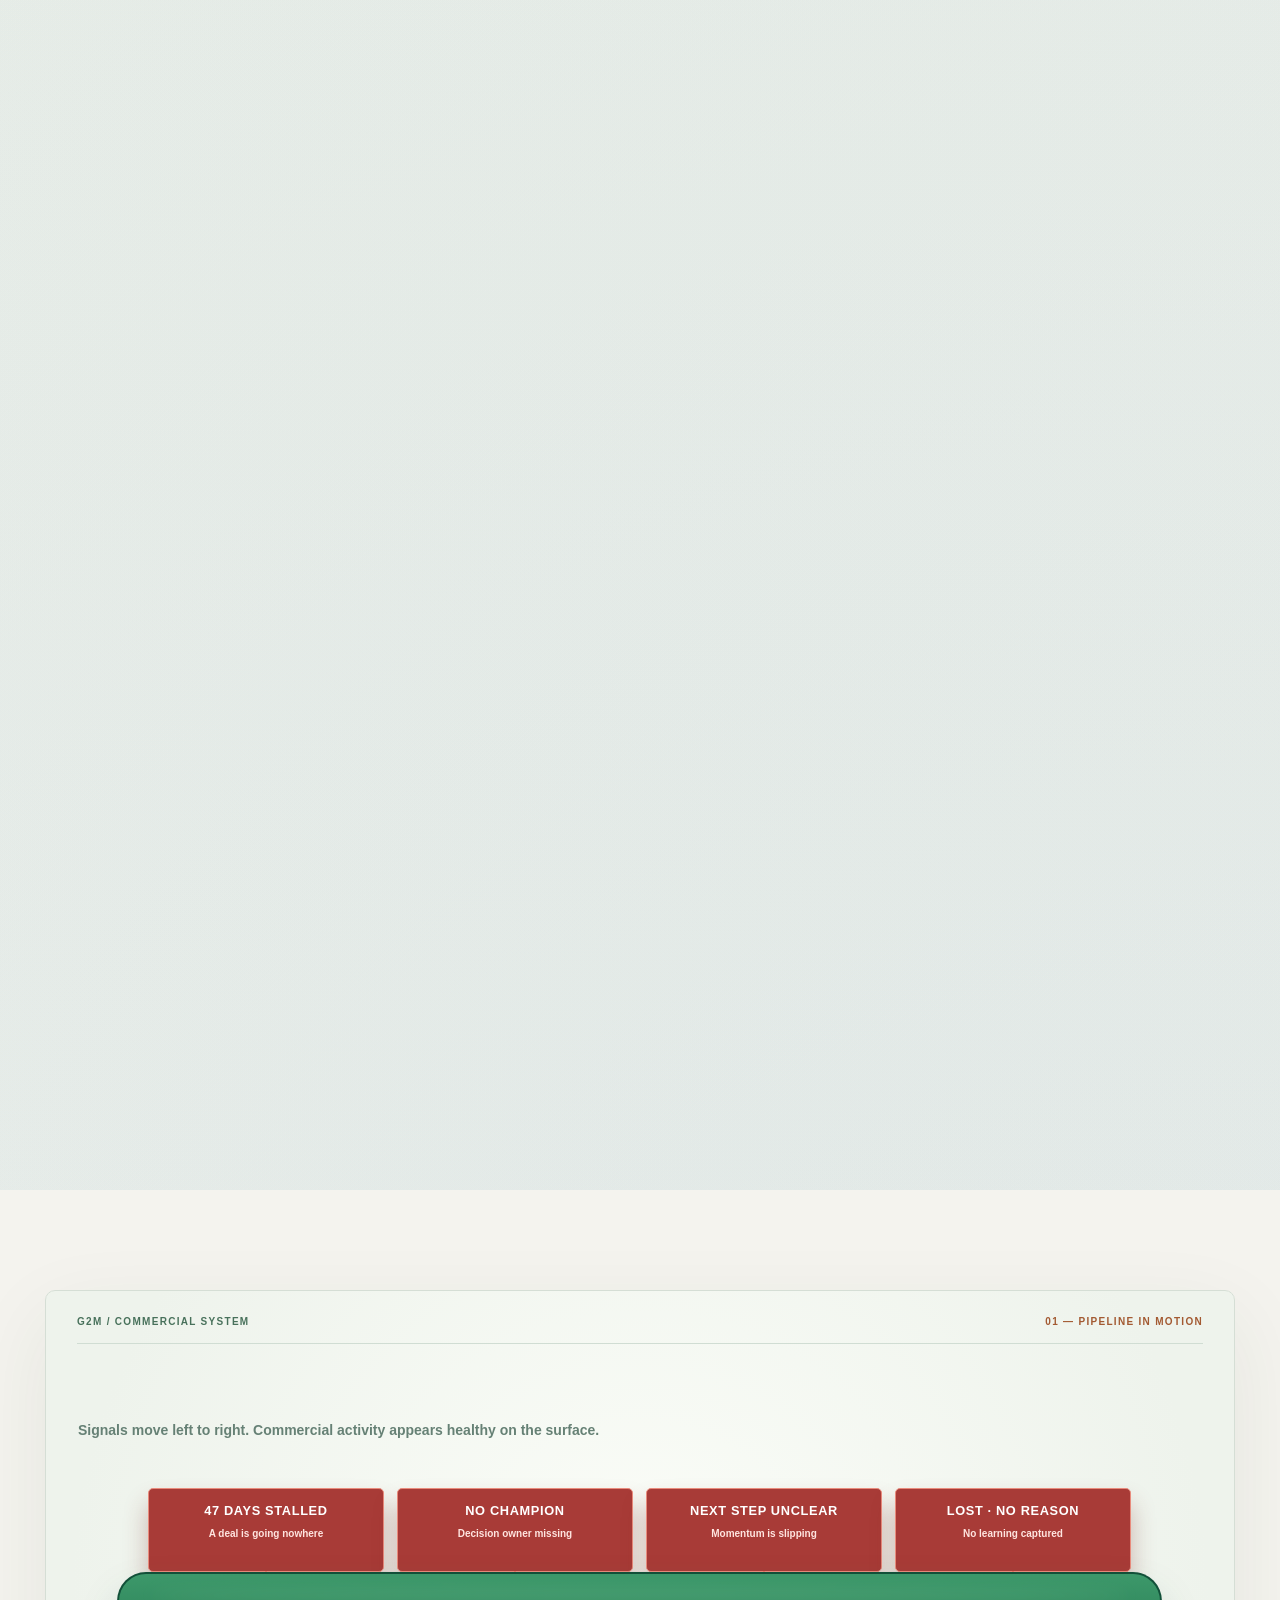
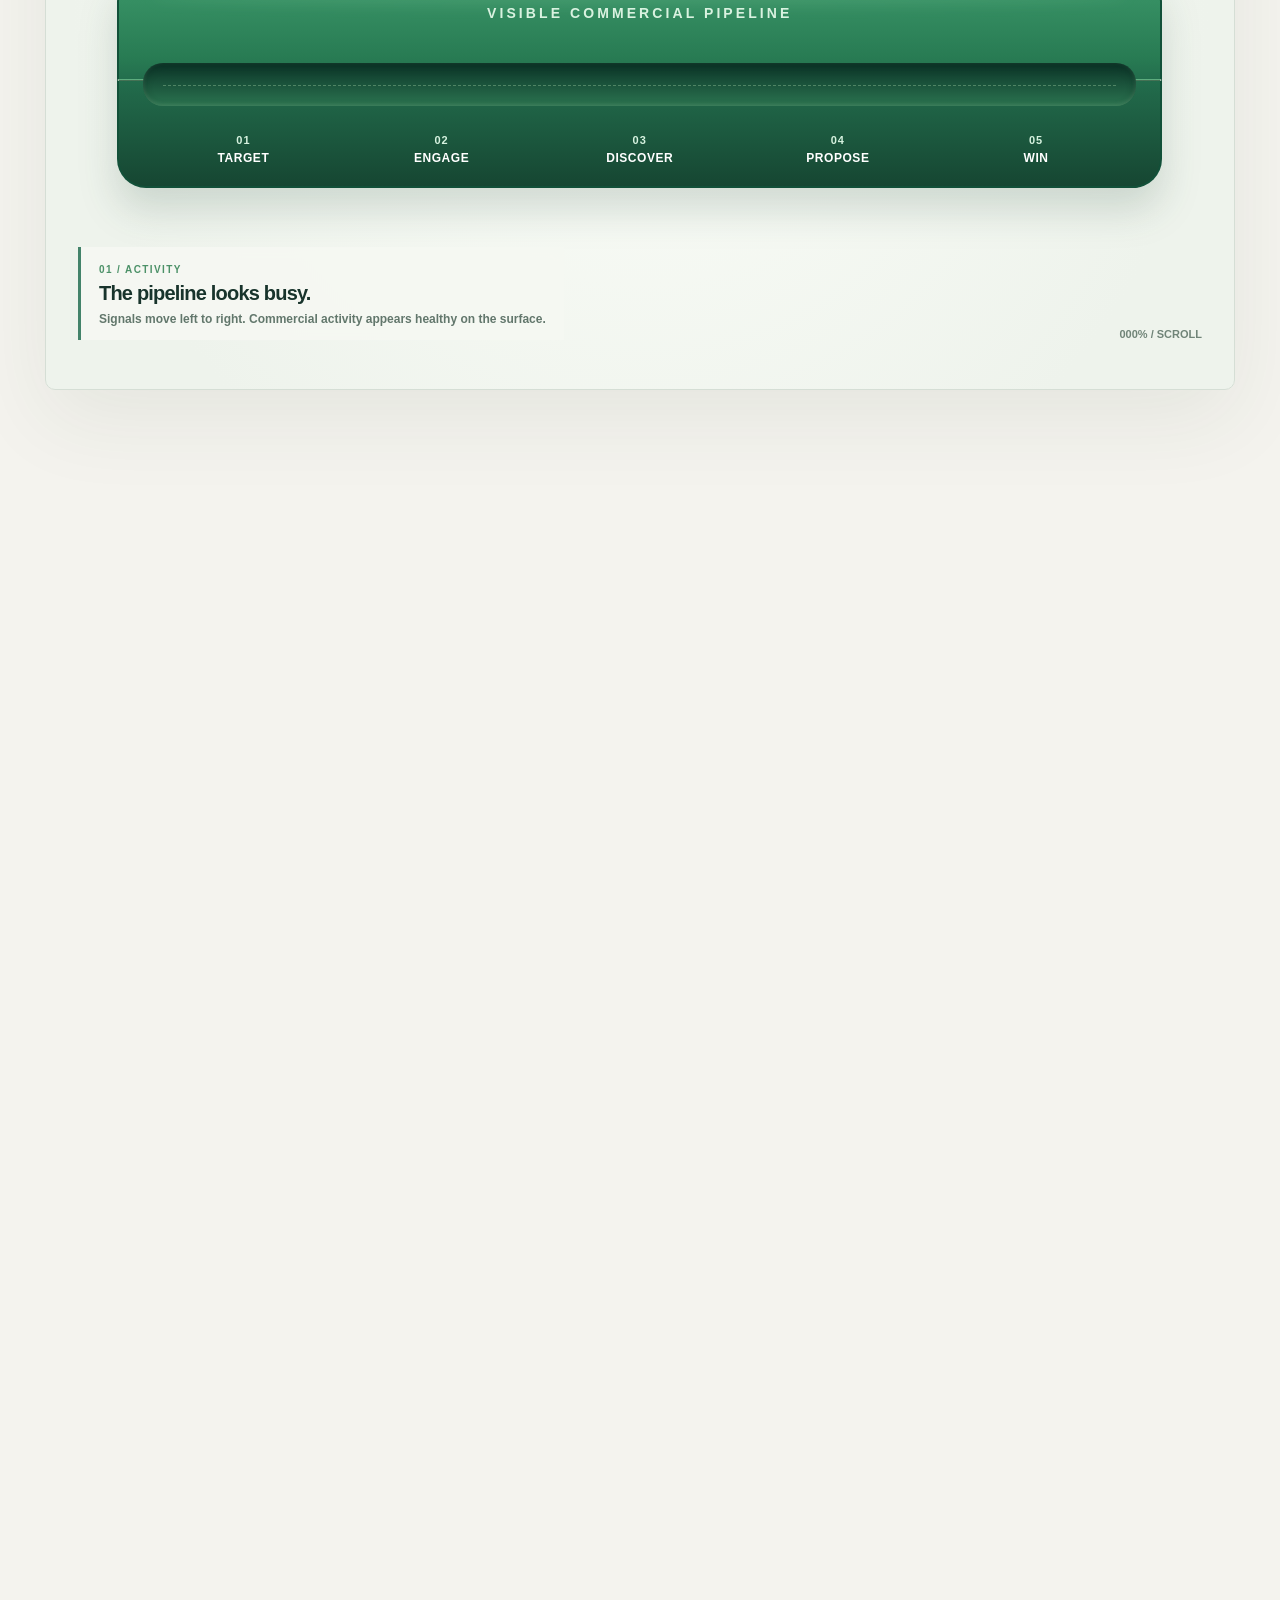
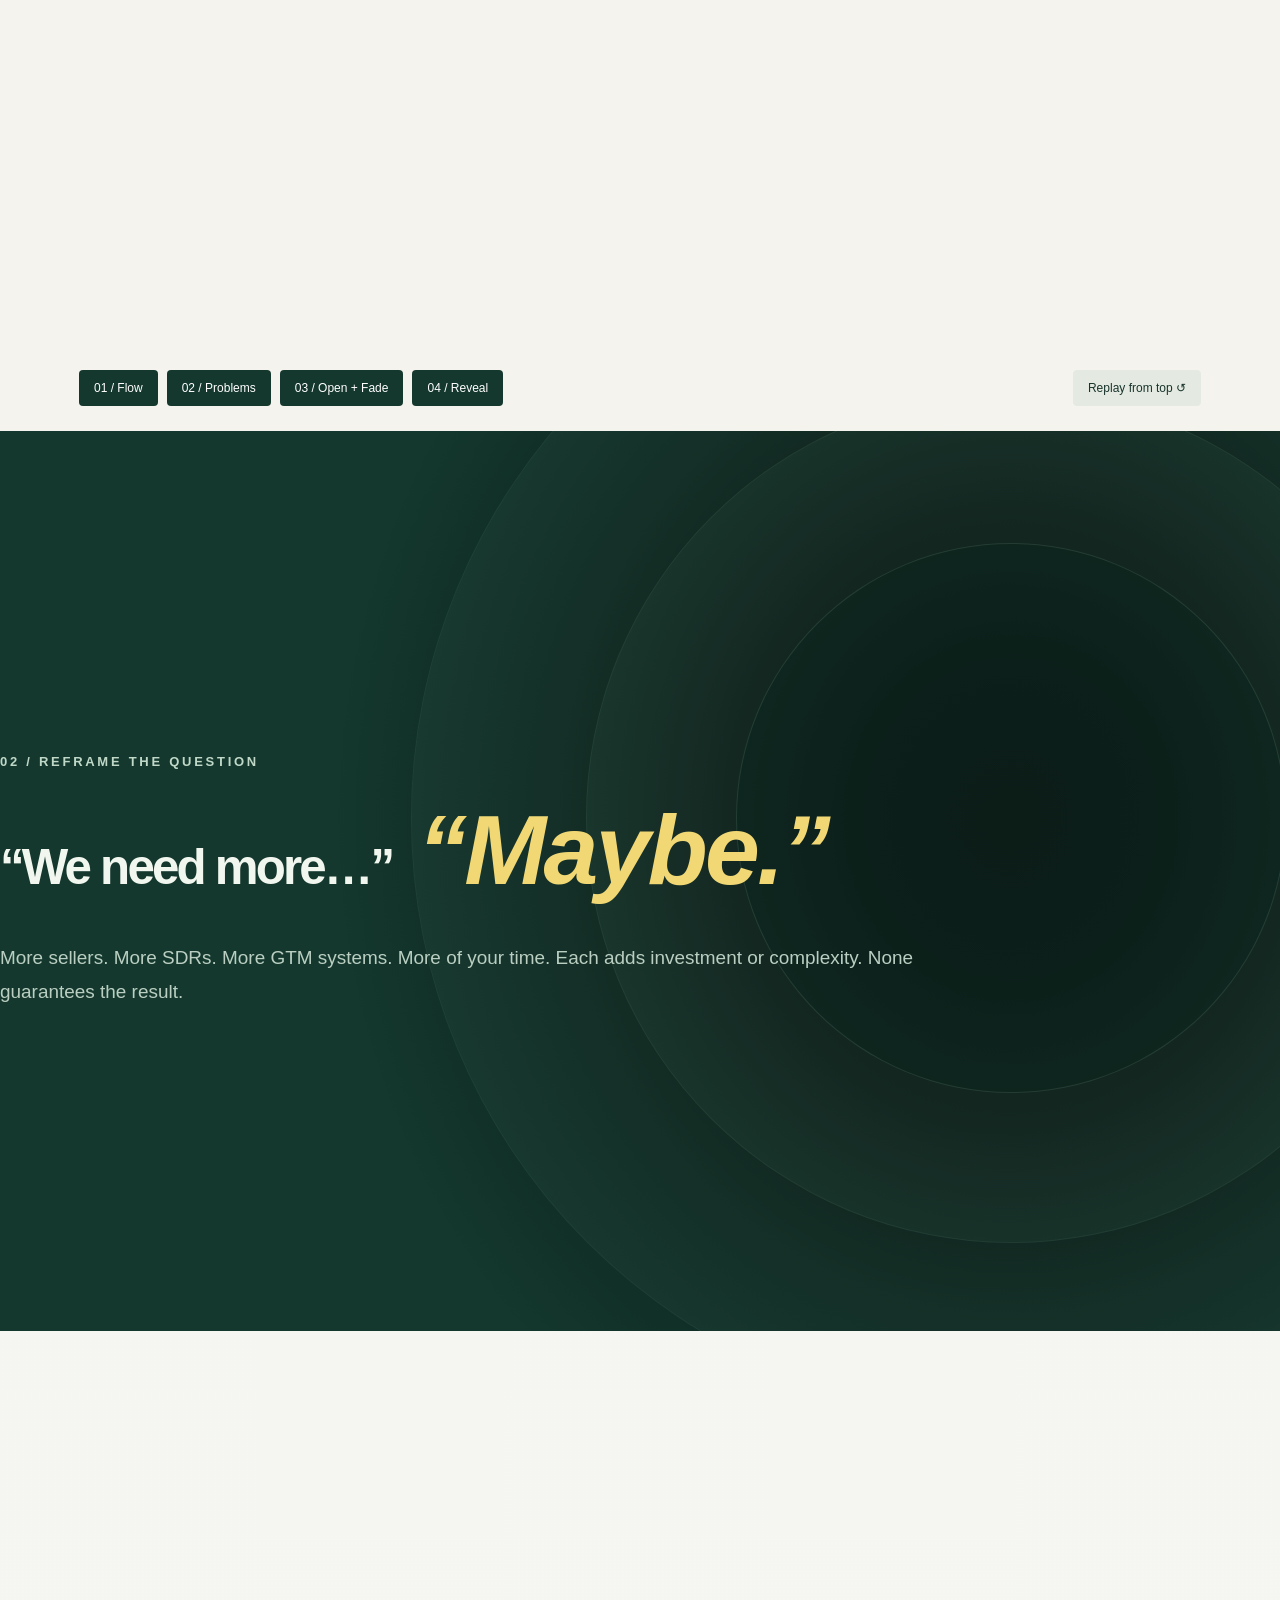
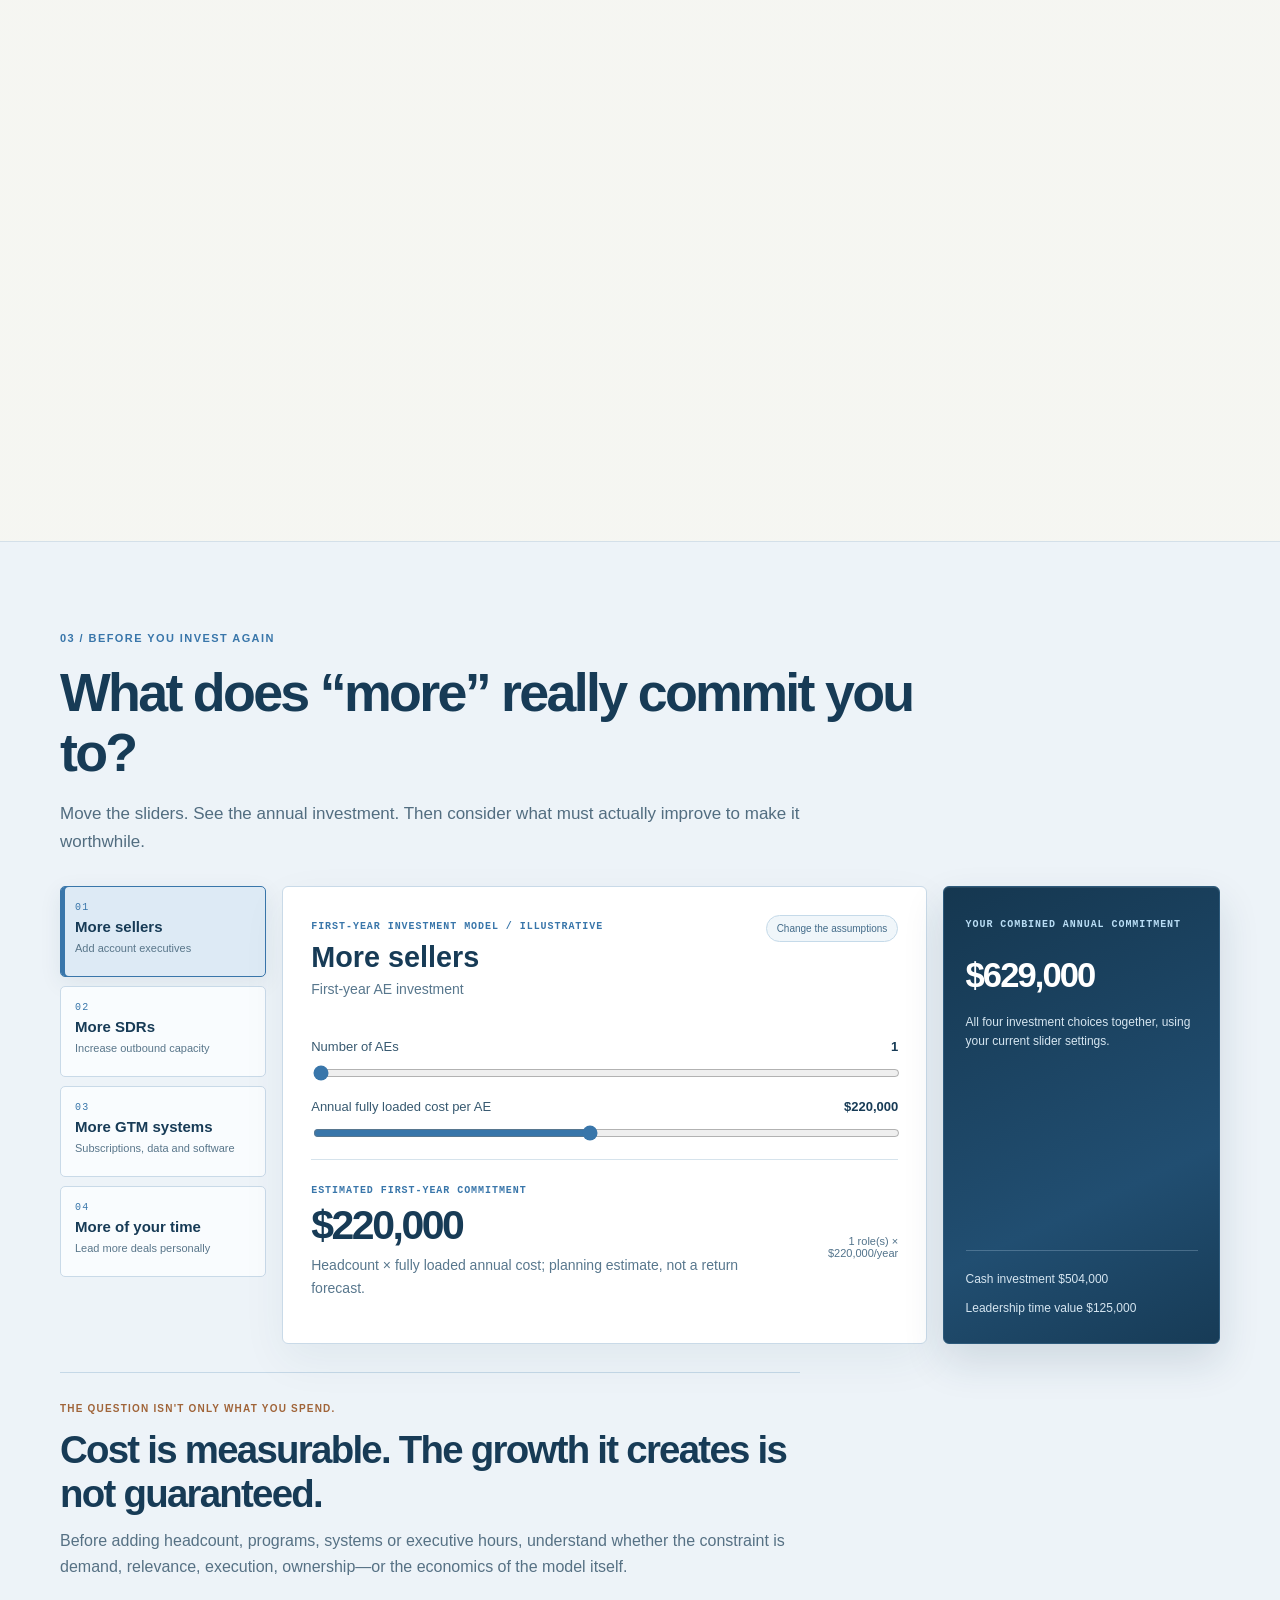
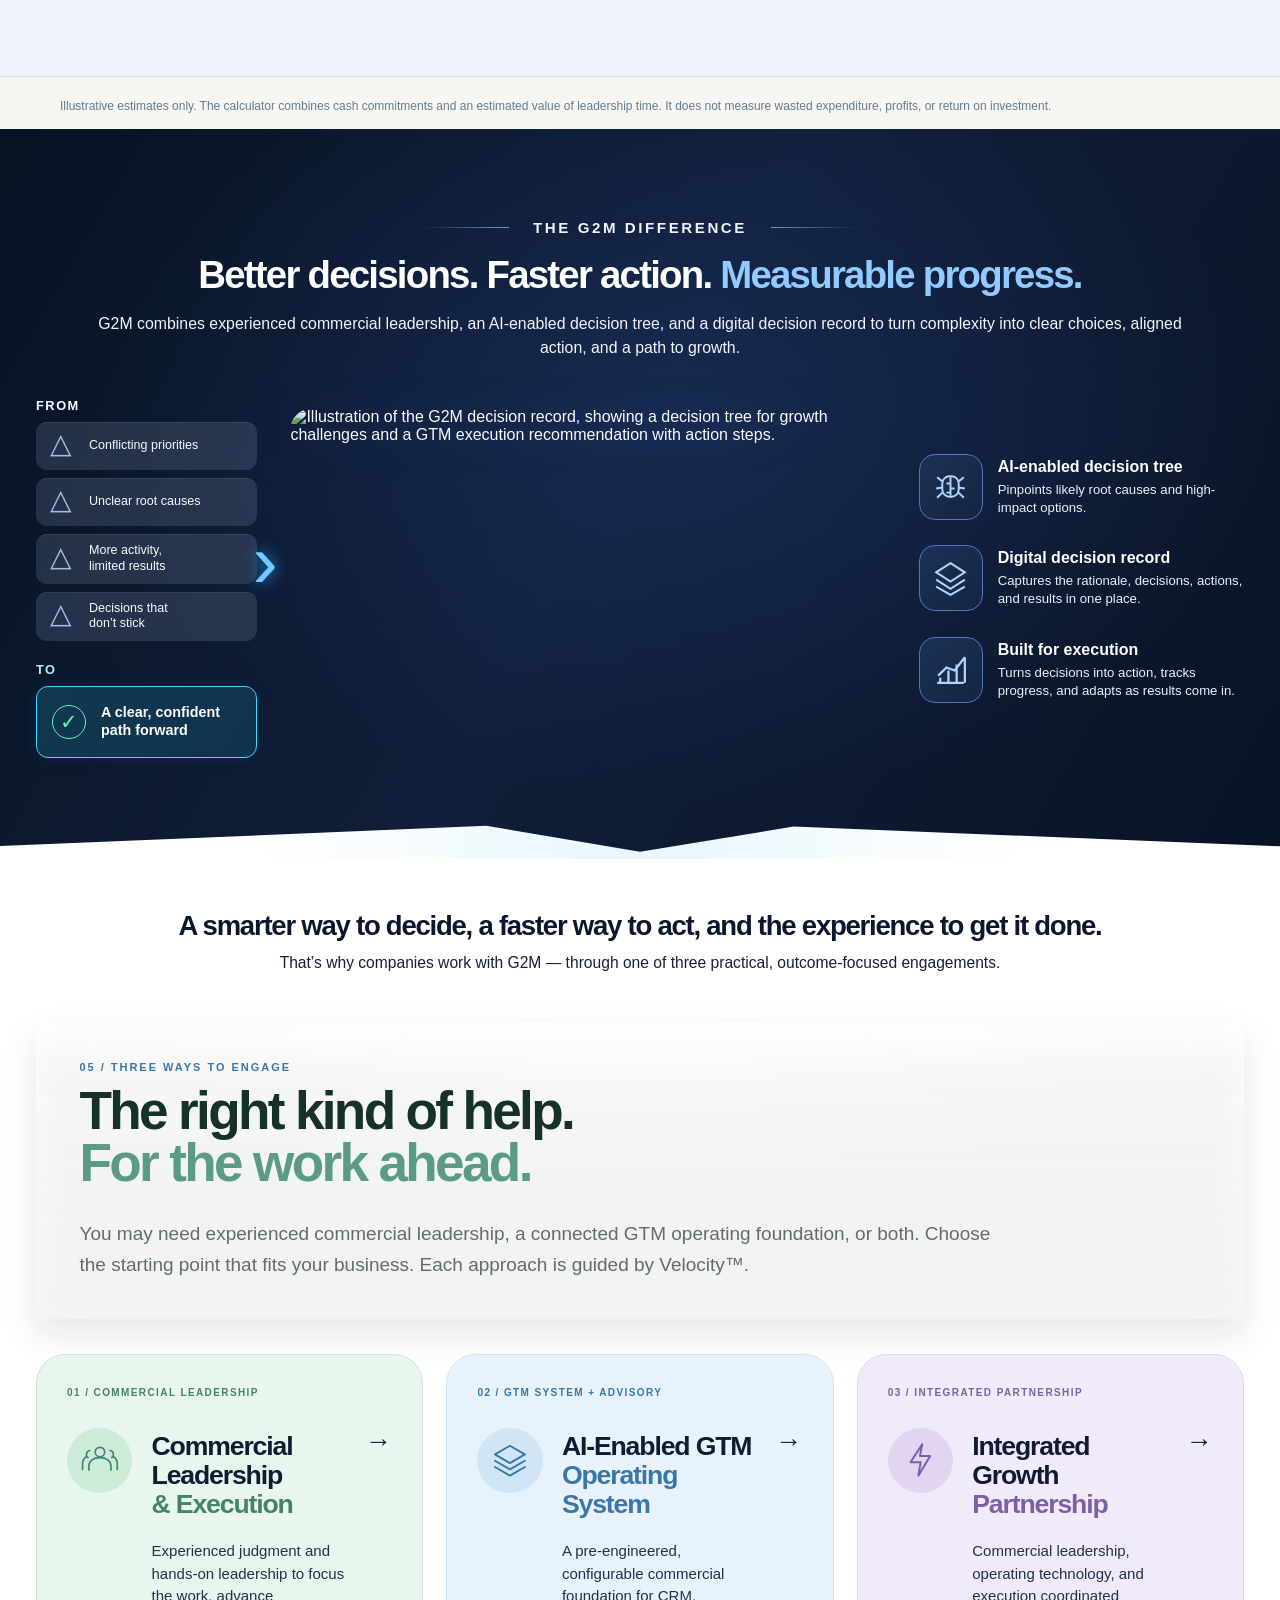
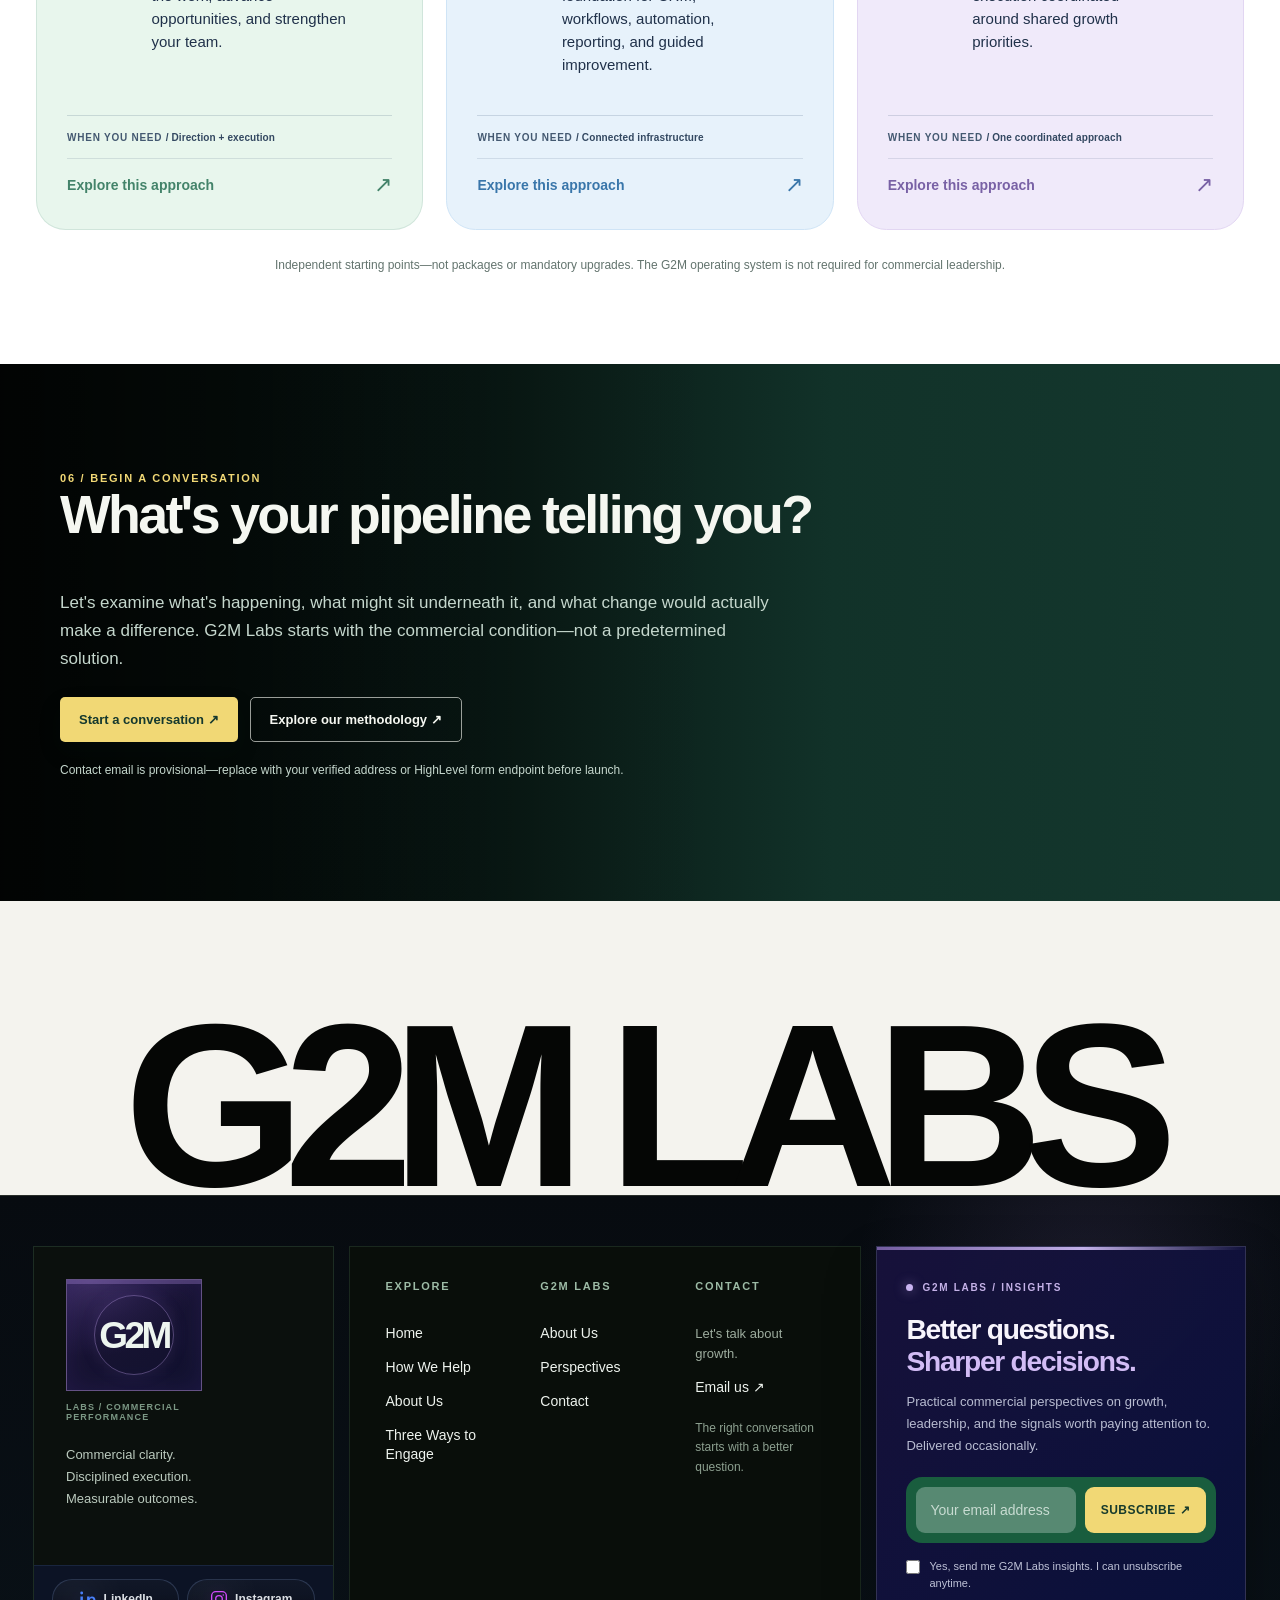
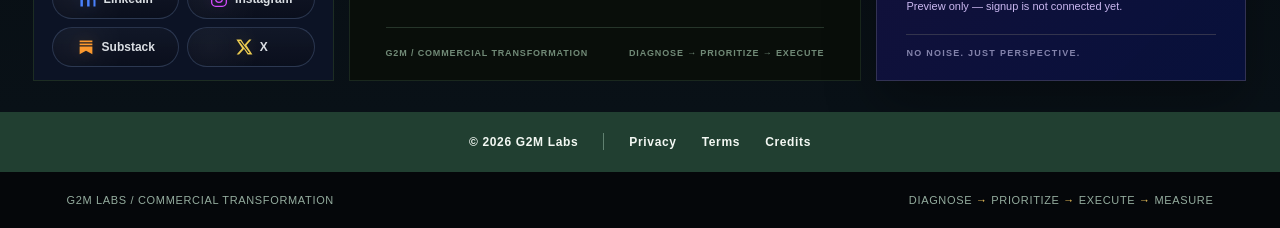
==== commit 1a2fb9bf: "updated elemets on home page" ====
--- a/index.html
+++ b/index.html
@@ -58,7 +58,8 @@
 }
 
 </style>
-</head>
+<link href="difference-layout.css" rel="stylesheet"/>
+<link href="hybrid-offer-cards.css" rel="stylesheet"/><link href="calculator-option2.css" rel="stylesheet"/></head>
 <body class="home-page business-intelligence-study precision-energy-study">
 <!--
  ================================================================
@@ -88,7 +89,7 @@
     </small>
 </a>
 <div class="navlinks">
-<div class="nav-service-group nav-home-group"><a href="#home" aria-current="page">Home</a><button aria-controls="homeDropdown" aria-expanded="false" aria-label="Show Home sections" class="nav-service-toggle" type="button"><svg aria-hidden="true" fill="none" stroke="currentColor" stroke-linecap="round" stroke-linejoin="round" stroke-width="2.2" viewBox="0 0 24 24"><path d="m6 9 6 6 6-6"></path></svg></button><div aria-hidden="true" aria-label="Home sections" class="nav-service-panel" id="homeDropdown"><div class="nav-service-overline">G2M / THE COMMERCIAL GROWTH STORY</div><a class="nav-service-item" href="#pipeline"><span class="nav-service-no">01</span><span><span class="nav-service-title">The Pipeline</span><span class="nav-service-description">What your commercial activity reveals.</span></span><span aria-hidden="true" class="nav-service-arrow">↗</span></a><a class="nav-service-item" href="#reframe"><span class="nav-service-no">02</span><span><span class="nav-service-title">We Need More… Maybe</span><span class="nav-service-description">Reconsider the instinct to add more.</span></span><span aria-hidden="true" class="nav-service-arrow">↗</span></a><a class="nav-service-item" href="#investment"><span class="nav-service-no">03</span><span><span class="nav-service-title">Before You Invest Again</span><span class="nav-service-description">See the cost of another growth bet.</span></span><span aria-hidden="true" class="nav-service-arrow">↗</span></a><a class="nav-service-item" href="#velocity"><span class="nav-service-no">04</span><span><span class="nav-service-title">Velocity™ Decision Method</span><span class="nav-service-description">Turn decisions into a learning system.</span></span><span aria-hidden="true" class="nav-service-arrow">↗</span></a><a class="nav-service-item" href="#services"><span class="nav-service-no">05</span><span><span class="nav-service-title">Ways to Engage</span><span class="nav-service-description">Choose the right kind of help.</span></span><span aria-hidden="true" class="nav-service-arrow">↗</span></a><a class="nav-service-item" href="#contact"><span class="nav-service-no">06</span><span><span class="nav-service-title">Start a Conversation</span><span class="nav-service-description">Explore what comes next.</span></span><span aria-hidden="true" class="nav-service-arrow">↗</span></a><a class="nav-service-all" href="#home">Back to the homepage <span aria-hidden="true">↗</span></a></div></div>
+<div class="nav-service-group nav-home-group"><a aria-current="page" href="#home">Home</a><button aria-controls="homeDropdown" aria-expanded="false" aria-label="Show Home sections" class="nav-service-toggle" type="button"><svg aria-hidden="true" fill="none" stroke="currentColor" stroke-linecap="round" stroke-linejoin="round" stroke-width="2.2" viewbox="0 0 24 24"><path d="m6 9 6 6 6-6"></path></svg></button><div aria-hidden="true" aria-label="Home sections" class="nav-service-panel" id="homeDropdown"><div class="nav-service-overline">G2M / THE COMMERCIAL GROWTH STORY</div><a class="nav-service-item" href="#pipeline"><span class="nav-service-no">01</span><span><span class="nav-service-title">The Pipeline</span><span class="nav-service-description">What your commercial activity reveals.</span></span><span aria-hidden="true" class="nav-service-arrow">↗</span></a><a class="nav-service-item" href="#reframe"><span class="nav-service-no">02</span><span><span class="nav-service-title">We Need More… Maybe</span><span class="nav-service-description">Reconsider the instinct to add more.</span></span><span aria-hidden="true" class="nav-service-arrow">↗</span></a><a class="nav-service-item" href="#investment"><span class="nav-service-no">03</span><span><span class="nav-service-title">Before You Invest Again</span><span class="nav-service-description">See the cost of another growth bet.</span></span><span aria-hidden="true" class="nav-service-arrow">↗</span></a><a class="nav-service-item" href="#velocity"><span class="nav-service-no">04</span><span><span class="nav-service-title">Velocity™ Decision Method</span><span class="nav-service-description">Turn decisions into a learning system.</span></span><span aria-hidden="true" class="nav-service-arrow">↗</span></a><a class="nav-service-item" href="#services"><span class="nav-service-no">05</span><span><span class="nav-service-title">Ways to Engage</span><span class="nav-service-description">Choose the right kind of help.</span></span><span aria-hidden="true" class="nav-service-arrow">↗</span></a><a class="nav-service-item" href="#contact"><span class="nav-service-no">06</span><span><span class="nav-service-title">Start a Conversation</span><span class="nav-service-description">Explore what comes next.</span></span><span aria-hidden="true" class="nav-service-arrow">↗</span></a><a class="nav-service-all" href="#home">Back to the homepage <span aria-hidden="true">↗</span></a></div></div>
 <div class="nav-service-group nav-method-group"><a data-nav-method-link="" href="methodology.html">How We Help</a><button aria-controls="methodologyDropdown" aria-expanded="false" aria-label="Show methodology sections" class="nav-service-toggle" type="button"><svg aria-hidden="true" fill="none" stroke="currentColor" stroke-linecap="round" stroke-linejoin="round" stroke-width="2.2" viewbox="0 0 24 24"><path d="m6 9 6 6 6-6"></path></svg></button><div aria-hidden="true" aria-label="Methodology sections" class="nav-service-panel" id="methodologyDropdown"><div class="nav-service-overline">G2M / VELOCITY™ METHODOLOGY</div><a class="nav-service-item" href="#velocity"><span class="nav-service-no">01</span><span><span class="nav-service-title">Velocity™ Decision Method</span><span class="nav-service-description">Decisions that are visible and traceable.</span></span><span aria-hidden="true" class="nav-service-arrow">↗</span></a><a class="nav-service-item" href="methodology.html#offerings-stack"><span class="nav-service-no">02</span><span><span class="nav-service-title">Three Ways to Engage</span><span class="nav-service-description">Leadership, GTM systems, or both.</span></span><span aria-hidden="true" class="nav-service-arrow">↗</span></a><a class="nav-service-item" href="methodology.html#gtm-operating-system"><span class="nav-service-no">03</span><span><span class="nav-service-title">GTM Operating System</span><span class="nav-service-description">A foundation you can configure and run.</span></span><span aria-hidden="true" class="nav-service-arrow">↗</span></a><a class="nav-service-item" href="methodology.html#progress"><span class="nav-service-no">04</span><span><span class="nav-service-title">Early Action &amp; Checkpoints</span><span class="nav-service-description">Start early. Review and adapt.</span></span><span aria-hidden="true" class="nav-service-arrow">↗</span></a><a class="nav-service-all" href="methodology.html">Explore the full methodology <span aria-hidden="true">↗</span></a></div></div>
 <div class="nav-service-group nav-about-group"><a aria-current="page" href="help.html">About us</a><button aria-controls="aboutDropdown" aria-expanded="false" aria-label="Show About us sections" class="nav-service-toggle" type="button"><svg aria-hidden="true" fill="none" stroke="currentColor" stroke-linecap="round" stroke-linejoin="round" stroke-width="2.2" viewbox="0 0 24 24"><path d="m6 9 6 6 6-6"></path></svg></button><div aria-hidden="true" aria-label="About us sections" class="nav-service-panel" id="aboutDropdown"><div class="nav-service-overline">G2M / THE PEOPLE BEHIND THE WORK</div><a class="nav-service-item" href="help.html#people"><span class="nav-service-no">01</span><span><span class="nav-service-title">Meet the founders</span><span class="nav-service-description">Who you'll work with.</span></span><span aria-hidden="true" class="nav-service-arrow">↗</span></a><a class="nav-service-item" href="help.html#principles"><span class="nav-service-no">02</span><span><span class="nav-service-title">What we believe</span><span class="nav-service-description">The principles behind our work.</span></span><span aria-hidden="true" class="nav-service-arrow">↗</span></a><a class="nav-service-item" href="help.html#perspectives"><span class="nav-service-no">03</span><span><span class="nav-service-title">Our perspectives</span><span class="nav-service-description">Ideas worth exploring.</span></span><span aria-hidden="true" class="nav-service-arrow">↗</span></a><a class="nav-service-all" href="help.html#connect">Start a conversation <span aria-hidden="true">↗</span></a></div></div>
 <a class="navcta" href="#contact">
@@ -100,7 +101,7 @@
    </button>
 <div class="mobile-links" id="mobileLinks">
 <details class="mobile-service-group mobile-home-group"><summary>Home</summary><a href="#home">Home / Overview ↗</a><a href="#pipeline">The Pipeline</a><a href="#reframe">We Need More… Maybe</a><a href="#investment">Before You Invest Again</a><a href="#velocity">Velocity™ Decision Method</a><a href="#services">Ways to Engage</a><a href="#contact">Start a Conversation</a></details>
-<details class="mobile-service-group mobile-method-group"><summary>Our methodology</summary><a href="methodology.html">Overview / Velocity™ ↗</a><a href="#velocity">Velocity™ Decision Method</a><a href="methodology.html#offerings-stack">Three Ways to Engage</a><a href="methodology.html#gtm-operating-system">GTM Operating System</a><a href="methodology.html#progress">Early Action &amp; Checkpoints</a></details>
+<details class="mobile-service-group mobile-method-group"><summary>How We Help</summary><a href="methodology.html">Overview / Velocity™ ↗</a><a href="#velocity">Velocity™ Decision Method</a><a href="methodology.html#offerings-stack">Three Ways to Engage</a><a href="methodology.html#gtm-operating-system">GTM Operating System</a><a href="methodology.html#progress">Early Action &amp; Checkpoints</a></details>
 <details class="mobile-service-group"><summary>About us</summary><a href="help.html">About G2M Labs</a><a href="help.html#people">Meet the founders</a><a href="help.html#principles">What we believe</a><a href="help.html#perspectives">Perspectives</a><a href="help.html#connect">Get in touch</a></details>
 <a href="#contact">
      Start a conversation
@@ -292,7 +293,7 @@
  EDIT: section #investment | styles.css SECTION 03
 ============================================================================
 -->
-<section class="investment-section editable-surface" id="investment">
+<section class="investment-section editable-surface investment-option2-study" id="investment">
 <div class="wrap">
 <div class="eyebrow">
      03 / Before you invest again
@@ -385,7 +386,6 @@
 </div>
 </div>
 </div>
-</div>
 <div aria-live="polite" class="combined-investment">
 <div>
 <small>
@@ -404,7 +404,8 @@
 <span id="combinedTime">
 </span>
 </div>
-</div>
+</div></div>
+
 <div class="investment-question">
 <span>
       THE QUESTION ISN'T ONLY WHAT YOU SPEND.
@@ -423,118 +424,46 @@
    Illustrative estimates only. The calculator combines cash commitments and an estimated value of leadership time. It does not measure wasted expenditure, profits, or return on investment.
   </p>
 <!-- FOUNDATION 24 / VELOCITY BRIDGE — MOVED FROM PAGE 2; STYLES IN velocity-bridge.css -->
-<section class="velocity-bridge p2-velocity" id="velocity">
-<div class="wrap">
-<div class="p2-velocity-layout">
-<div>
-<span class="p2-kicker light">
-       02 / THE CONNECTIVE METHODOLOGY
-      </span>
-<h2>
-       <span class="velocity-scroll-word" data-word="0">Velocity™</span> <span class="velocity-scroll-word" data-word="1">turns</span> <span class="velocity-scroll-word" data-word="2">commercial</span> <span class="velocity-scroll-word" data-word="3">decisions</span> <span class="velocity-scroll-word" data-word="4">into</span> <span class="velocity-scroll-word" data-word="5">a</span> <span class="velocity-scroll-word" data-word="6">learning</span> <span class="velocity-scroll-word" data-word="7">system.</span>
-      </h2>
-<p>
-       Technology can accelerate analysis. Experienced leaders still make the important calls. We connect business objectives, evidence, decisions and execution so your team can see the thinking behind each move—and whether it worked.
-      </p>
-<a class="p2-text-link" href="methodology.html#progress">
-       See how we work over time ↗
-      </a>
-</div>
-<div aria-label="Velocity decision loop: objectives, evidence, decisions, ownership, results and learning" class="p2-loop">
-<div class="p2-loop-head">
-<strong>
-        THE DECISION RECORD
-       </strong>
-<span>
-        TRANSPARENT BY DESIGN
-       </span>
-</div>
-<div class="p2-loop-steps">
-<div>
-<small>
-         01
-        </small>
-<b>
-         Objectives
-        </b>
-<span>
-         What matters
-        </span>
-</div>
-<div>
-<small>
-         02
-        </small>
-<b>
-         Evidence
-        </b>
-<span>
-         What we know
-        </span>
-</div>
-<div>
-<small>
-         03
-        </small>
-<b>
-         Decision
-        </b>
-<span>
-         What and why
-        </span>
-</div>
-<div>
-<small>
-         04
-        </small>
-<b>
-         Ownership
-        </b>
-<span>
-         Who moves it
-        </span>
-</div>
-<div>
-<small>
-         05
-        </small>
-<b>
-         Outcome
-        </b>
-<span>
-         What changed
-        </span>
-</div>
-<div>
-<small>
-         06
-        </small>
-<b>
-         Learning
-        </b>
-<span>
-         What we do next
-        </span>
-</div>
-</div>
-<div class="p2-loop-bottom">
-<span aria-hidden="true">
-        ↶
-       </span>
-       RESULTS INFORM THE NEXT DECISION
-      </div>
+<section aria-labelledby="differenceTitle" class="g2m-difference" id="velocity">
+<div class="difference-dark">
+<div class="difference-container">
+<header class="difference-intro">
+<div class="difference-overline"><span></span>THE G2M DIFFERENCE<span></span></div>
+<h2 id="differenceTitle">Better decisions. Faster action. <em>Measurable progress.</em></h2>
+<p>G2M combines experienced commercial leadership, an AI-enabled decision tree, and a digital decision record to turn complexity into clear choices, aligned action, and a path to growth.</p>
+</header>
+<div class="difference-comparison">
+<div class="difference-fromto">
+<div class="difference-list-title">FROM</div>
+<div class="difference-problem-list">
+<div class="difference-problem"><span aria-hidden="true" class="diff-alert">△</span><span>Conflicting priorities</span></div>
+<div class="difference-problem"><span aria-hidden="true" class="diff-alert">△</span><span>Unclear root causes</span></div>
+<div class="difference-problem"><span aria-hidden="true" class="diff-alert">△</span><span>More activity,<br/>limited results</span></div>
+<div class="difference-problem"><span aria-hidden="true" class="diff-alert">△</span><span>Decisions that<br/>don’t stick</span></div>
+</div>
+<div class="difference-list-title difference-to-label">TO</div>
+<div class="difference-success"><span aria-hidden="true" class="diff-check">✓</span><strong>A clear, confident<br/>path forward</strong></div>
+</div>
+<div class="difference-center"><span aria-hidden="true" class="difference-flow-arrow">›</span>
+<figure class="difference-dashboard">
+<img alt="Illustration of the G2M decision record, showing a decision tree for growth challenges and a GTM execution recommendation with action steps." decoding="async" height="391" loading="lazy" src="assets/g2m-decision-record-panel.webp" width="684"/>
+</figure>
+</div>
+<div class="difference-benefits">
+<div class="difference-benefit"><span aria-hidden="true" class="difference-benefit-icon"><svg fill="none" stroke="currentColor" stroke-width="1.9" viewbox="0 0 40 40"><rect height="20" rx="7" width="16" x="12" y="10"></rect><path d="M20 11v18M12 15l-5-4M12 21l-6 1M12 26l-5 5M28 15l5-4M28 21l6 1M28 26l5 5M16 17h3m2 5h3m-8 4h3"></path></svg></span><div><h3>AI-enabled decision tree</h3><p>Pinpoints likely root causes and high-impact options.</p></div></div>
+<div class="difference-benefit"><span aria-hidden="true" class="difference-benefit-icon"><svg fill="none" stroke="currentColor" stroke-width="2" viewbox="0 0 40 40"><path d="m20 5 14 9-14 9L6 14l14-9Z"></path><path d="m6 21 14 9 14-9M6 28l14 8 14-8"></path></svg></span><div><h3>Digital decision record</h3><p>Captures the rationale, decisions, actions, and results in one place.</p></div></div>
+<div class="difference-benefit"><span aria-hidden="true" class="difference-benefit-icon"><svg fill="none" stroke="currentColor" stroke-width="2.2" viewbox="0 0 40 40"><path d="M7 33h26M10 28v5m8-12v12m8-18v18m8-25v25M8 26l8-8 8 3 10-13"></path></svg></span><div><h3>Built for execution</h3><p>Turns decisions into action, tracks progress, and adapts as results come in.</p></div></div>
+</div>
 </div>
 </div>
 </div>
 </section>
-
 <!--
 ============================================================================
  SECTION 04 — FIVE-QUESTION GROWTH PULSE
  EDIT: section #growth-pulse | styles.css SECTION 04
 ============================================================================
 -->
-
 <!-- END SECTION 04 — FIVE-QUESTION GROWTH PULSE -->
 <!-- ============================================================
      SECTION 05 / HOW WE HELP — EDIT COPY INSIDE EACH FLIP FACE.
@@ -546,38 +475,39 @@
  EDIT: section #services | styles.css SECTION 05
 ============================================================================
 -->
-<section aria-labelledby="dealSectionTitle" class="services-section editable-surface g2m-deal-section" id="services">
-<div class="wrap">
-<div class="eyebrow">05 / THREE WAYS TO ENGAGE</div>
-<h2 id="dealSectionTitle">The right kind of help. <em>For the work ahead.</em></h2>
-<p class="intro">You may need experienced commercial leadership, a connected GTM operating foundation, or both. Choose the starting point that fits your business. Each approach is guided by Velocity™.</p>
-<div aria-label="Explore G2M engagement approaches" class="g2m-deal-grid">
-<a class="g2m-deal-card" href="methodology.html#commercial-leadership" style="--deal-color:#43836A;--deal-soft:#E8F1E9;--deal-index:0">
-<div class="g2m-deal-top"><span>01 / COMMERCIAL LEADERSHIP</span><span aria-hidden="true">↗</span></div>
-<div aria-hidden="true" class="g2m-deal-illustration"><div class="g2m-deal-orbit"><span></span><span></span></div><i class="g2m-deal-axis"></i></div>
-<h3>Commercial Leadership <span>&amp; Execution</span></h3>
-<p>Experienced judgment and hands-on leadership to focus the work, advance opportunities, and strengthen your team.</p>
-<span class="g2m-deal-fit">WHEN YOU NEED / Direction + execution</span>
-<span class="g2m-deal-action">Explore this approach <span aria-hidden="true">↗</span></span>
-</a>
-<a class="g2m-deal-card" href="methodology.html#gtm-operating-system" style="--deal-color:#3976AA;--deal-soft:#E8F1F8;--deal-index:1">
-<div class="g2m-deal-top"><span>02 / GTM SYSTEM + ADVISORY</span><span aria-hidden="true">↗</span></div>
-<div aria-hidden="true" class="g2m-deal-illustration g2m-deal-network"><div class="g2m-deal-orbit"><span></span><span></span></div><i class="g2m-deal-axis"></i></div>
-<h3>AI-Enabled GTM <span>Operating System</span></h3>
-<p>A pre-engineered, configurable commercial foundation for CRM, workflows, automation, reporting, and guided improvement.</p>
-<span class="g2m-deal-fit">WHEN YOU NEED / Connected infrastructure</span>
-<span class="g2m-deal-action">Explore this approach <span aria-hidden="true">↗</span></span>
-</a>
-<a class="g2m-deal-card" href="methodology.html#integrated-partnership" style="--deal-color:#7861A5;--deal-soft:#F0EAF7;--deal-index:2">
-<div class="g2m-deal-top"><span>03 / INTEGRATED PARTNERSHIP</span><span aria-hidden="true">↗</span></div>
-<div aria-hidden="true" class="g2m-deal-illustration g2m-deal-integrated"><div class="g2m-deal-orbit"><span></span><span></span></div><i class="g2m-deal-axis"></i></div>
-<h3>Integrated Growth <span>Partnership</span></h3>
-<p>Commercial leadership, operating technology, and execution coordinated around shared growth priorities.</p>
-<span class="g2m-deal-fit">WHEN YOU NEED / One coordinated approach</span>
-<span class="g2m-deal-action">Explore this approach <span aria-hidden="true">↗</span></span>
-</a>
-</div>
-<p class="g2m-deal-note">Independent starting points—not packages or mandatory upgrades. The G2M operating system is not required for commercial leadership.</p>
+<section aria-labelledby="differenceOffersTitle" class="difference-offers hybrid-offers" id="services">
+<div class="difference-container">
+<h2 id="differenceOffersTitle">A smarter way to decide, a faster way to act, and the experience to get it done.</h2>
+<p class="difference-offers-lead">That’s why companies work with G2M — through one of three practical, outcome-focused engagements.</p>
+<div aria-label="Three ways to engage introduction" class="hybrid-offers-cta">
+<div class="hybrid-offers-cta-eyebrow">05 / THREE WAYS TO ENGAGE</div>
+<h3 class="hybrid-offers-cta-title">The right kind of help. <em>For the work ahead.</em></h3>
+<p class="hybrid-offers-cta-copy">You may need experienced commercial leadership, a connected GTM operating foundation, or both. Choose the starting point that fits your business. Each approach is guided by Velocity™.</p>
+</div>
+<div aria-label="Three ways to engage" class="hybrid-offer-grid">
+<a aria-label="Explore Commercial Leadership and Execution" class="hybrid-offer hybrid-offer--leadership" href="methodology.html#commercial-leadership"><span class="hybrid-offer-meta">01 / COMMERCIAL LEADERSHIP</span>
+<span class="hybrid-offer-body">
+<span class="hybrid-offer-icon"><svg aria-hidden="true" fill="none" stroke="currentColor" stroke-linecap="round" stroke-linejoin="round" stroke-width="2.1" viewbox="0 0 48 48"><circle cx="24" cy="14" r="6"></circle><path d="M10 37v-5c0-7 6-11 14-11s14 4 14 11v5M7 20c-4 2-5 5-5 9v7m39-16c4 2 5 5 5 9v7M11 12a5 5 0 0 0-2 9m28-9a5 5 0 0 1 2 9"></path></svg></span>
+<span class="hybrid-offer-content"><span class="hybrid-offer-heading">Commercial Leadership <em>&amp; Execution</em></span><span class="hybrid-offer-description">Experienced judgment and hands-on leadership to focus the work, advance opportunities, and strengthen your team.</span></span>
+<span aria-hidden="true" class="hybrid-offer-chevron">→</span>
+</span>
+<span class="hybrid-offer-bottom"><span class="hybrid-offer-fit">WHEN YOU NEED <span>/ Direction + execution</span></span><span class="hybrid-offer-action">Explore this approach <span aria-hidden="true">↗</span></span></span></a>
+<a aria-label="Explore AI-Enabled GTM Operating System" class="hybrid-offer hybrid-offer--system" href="methodology.html#gtm-operating-system"><span class="hybrid-offer-meta">02 / GTM SYSTEM + ADVISORY</span>
+<span class="hybrid-offer-body">
+<span class="hybrid-offer-icon"><svg aria-hidden="true" fill="none" stroke="currentColor" stroke-linecap="round" stroke-linejoin="round" stroke-width="2.4" viewbox="0 0 48 48"><path d="m24 6 19 11-19 11L5 17 24 6Z"></path><path d="m5 25 19 11 19-11M5 33l19 11 19-11"></path></svg></span>
+<span class="hybrid-offer-content"><span class="hybrid-offer-heading">AI-Enabled GTM <em>Operating System</em></span><span class="hybrid-offer-description">A pre-engineered, configurable commercial foundation for CRM, workflows, automation, reporting, and guided improvement.</span></span>
+<span aria-hidden="true" class="hybrid-offer-chevron">→</span>
+</span>
+<span class="hybrid-offer-bottom"><span class="hybrid-offer-fit">WHEN YOU NEED <span>/ Connected infrastructure</span></span><span class="hybrid-offer-action">Explore this approach <span aria-hidden="true">↗</span></span></span></a>
+<a aria-label="Explore Integrated Growth Partnership" class="hybrid-offer hybrid-offer--integrated" href="methodology.html#integrated-partnership"><span class="hybrid-offer-meta">03 / INTEGRATED PARTNERSHIP</span>
+<span class="hybrid-offer-body">
+<span class="hybrid-offer-icon"><svg aria-hidden="true" fill="none" stroke="currentColor" stroke-linecap="round" stroke-linejoin="round" stroke-width="2.5" viewbox="0 0 48 48"><path d="M27 4 12 27h13l-3 17 15-25H24z"></path></svg></span>
+<span class="hybrid-offer-content"><span class="hybrid-offer-heading">Integrated Growth <em>Partnership</em></span><span class="hybrid-offer-description">Commercial leadership, operating technology, and execution coordinated around shared growth priorities.</span></span>
+<span aria-hidden="true" class="hybrid-offer-chevron">→</span>
+</span>
+<span class="hybrid-offer-bottom"><span class="hybrid-offer-fit">WHEN YOU NEED <span>/ One coordinated approach</span></span><span class="hybrid-offer-action">Explore this approach <span aria-hidden="true">↗</span></span></span></a>
+</div>
+<p class="hybrid-offers-note">Independent starting points—not packages or mandatory upgrades. The G2M operating system is not required for commercial leadership.</p>
 </div>
 </section>
 <!-- END SECTION 05 — ENGAGEMENT / SERVICE CARDS -->
@@ -632,18 +562,18 @@
 </div>
 <div aria-label="Follow G2M Labs" class="footer-social-bar">
 <!-- Replace temporary platform-homepage URLs with official G2M Labs profiles before launch. -->
-<a class="social-linkedin" aria-label="LinkedIn — G2M profile URL pending" href="https://www.linkedin.com/" rel="noopener noreferrer" target="_blank" title="LinkedIn (profile URL to be added)">
+<a aria-label="LinkedIn — G2M profile URL pending" class="social-linkedin" href="https://www.linkedin.com/" rel="noopener noreferrer" target="_blank" title="LinkedIn (profile URL to be added)">
 <svg aria-hidden="true" fill="currentColor" viewbox="0 0 24 24"><path d="M5.2 8.8H1.9V22h3.3V8.8ZM3.55 2A1.92 1.92 0 1 0 3.6 5.84 1.92 1.92 0 0 0 3.55 2ZM22 14c0-3.5-1.9-5.2-4.44-5.2a3.83 3.83 0 0 0-3.45 1.9V8.8h-3.3V22h3.3v-7.34c0-1.93.36-3.8 2.76-3.8 2.35 0 2.38 2.17 2.38 3.93V22H22V14Z"></path></svg>
 <span>LinkedIn</span>
 </a>
-<a class="social-instagram" aria-label="Instagram — G2M profile URL pending" href="https://www.instagram.com/" rel="noopener noreferrer" target="_blank" title="Instagram (profile URL to be added)">
+<a aria-label="Instagram — G2M profile URL pending" class="social-instagram" href="https://www.instagram.com/" rel="noopener noreferrer" target="_blank" title="Instagram (profile URL to be added)">
 <svg aria-hidden="true" fill="none" stroke="currentColor" stroke-width="1.8" viewbox="0 0 24 24"><rect height="19.6" rx="5.5" width="19.6" x="2.2" y="2.2"></rect><circle cx="12" cy="12" r="4.4"></circle><circle cx="17.7" cy="6.7" fill="currentColor" r="1" stroke="none"></circle></svg>
 <span>Instagram</span>
 </a>
-<a class="social-substack" aria-label="Substack — G2M publication URL pending" href="https://substack.com/" rel="noopener noreferrer" target="_blank" title="Substack (publication URL to be added)">
-<svg aria-hidden="true" fill="currentColor" viewBox="0 0 24 24"><path d="M3.5 3.2h17v2.4h-17zm0 4h17v2.4h-17zm0 4h17v10.5l-8.5-4.7-8.5 4.7z"/></svg><span>Substack</span></a>
-<a class="social-x" aria-label="X — G2M profile URL pending" href="https://x.com/" rel="noopener noreferrer" target="_blank" title="X (profile URL to be added)">
-<svg aria-hidden="true" fill="currentColor" viewBox="0 0 24 24"><path d="M18.9 2H22l-6.8 7.8L23.2 22h-6.3l-4.9-7.5L5.4 22H2.2l7.3-8.5L1.8 2h6.4l4.5 6.9L18.9 2Zm-1.1 18h1.7L7.3 3.9H5.5Z"/></svg><span>X</span></a>
+<a aria-label="Substack — G2M publication URL pending" class="social-substack" href="https://substack.com/" rel="noopener noreferrer" target="_blank" title="Substack (publication URL to be added)">
+<svg aria-hidden="true" fill="currentColor" viewbox="0 0 24 24"><path d="M3.5 3.2h17v2.4h-17zm0 4h17v2.4h-17zm0 4h17v10.5l-8.5-4.7-8.5 4.7z"></path></svg><span>Substack</span></a>
+<a aria-label="X — G2M profile URL pending" class="social-x" href="https://x.com/" rel="noopener noreferrer" target="_blank" title="X (profile URL to be added)">
+<svg aria-hidden="true" fill="currentColor" viewbox="0 0 24 24"><path d="M18.9 2H22l-6.8 7.8L23.2 22h-6.3l-4.9-7.5L5.4 22H2.2l7.3-8.5L1.8 2h6.4l4.5 6.9L18.9 2Zm-1.1 18h1.7L7.3 3.9H5.5Z"></path></svg><span>X</span></a>
 </div>
 </div>
 <!-- ZONE 02 / Site directory -->
@@ -652,7 +582,7 @@
 <nav aria-label="Explore" class="footer-column">
 <h2>Explore</h2>
 <a href="index.html">Home</a>
-<a href="methodology.html">Our Methodology</a>
+<a href="methodology.html">How We Help</a>
 <a href="help.html">About Us</a>
 <a href="index.html#services">Three Ways to Engage</a>
 </nav>
--- a/styles.css
+++ b/styles.css
@@ -2241,3 +2241,19 @@
     #pipeline #engineStory.story { height:580vh; }
   }
 }
+
+
+/* STUDY 08 — Violet inset for the boxed G2M footer mark.
+   Mirrors the Insights panel's midnight-violet without changing the mark geometry. */
+.footer-foundation-19 .footer-brand-mark {
+  background:
+    radial-gradient(ellipse 95% 85% at 18% 0%, rgba(155,117,219,.23) 0%, rgba(116,83,188,.11) 45%, transparent 82%),
+    linear-gradient(145deg, #20183d 0%, #171332 43%, #10112d 100%);
+  border-color:#635184;
+  box-shadow:inset 0 4px 0 rgba(182,146,232,.30), inset 0 0 26px rgba(74,48,139,.23);
+  color:#edf5ef;
+}
+.footer-foundation-19 .footer-brand-mark::before {
+  border-color:rgba(193,161,238,.36);
+  box-shadow:0 0 17px rgba(152,108,218,.12);
+}
--- a/difference-layout.css
+++ b/difference-layout.css
@@ -0,0 +1,49 @@
+/* G2M Labs | Decision Difference layout study 01 — scoped to replacement sections */
+.g2m-difference,.difference-offers{scroll-margin-top:90px}
+.difference-container{width:min(100% - 72px,1460px);margin-inline:auto}
+.g2m-difference{color:#f8fbff;background:#09142a;font-family:inherit}
+.g2m-difference *,.difference-offers *{box-sizing:border-box}
+.difference-dark{position:relative;isolation:isolate;padding:clamp(74px,7vw,110px) 0 100px;background:radial-gradient(ellipse at 53% 40%,rgba(29,54,103,.52),transparent 62%),linear-gradient(120deg,#071323 0%,#101e39 48%,#081325 100%)}
+.difference-dark:after{content:"";position:absolute;left:0;right:0;bottom:-1px;height:36px;background:linear-gradient(90deg,#fff 0%,#fff 20%,#e9f6fd 50%,#fff 80%,#fff 100%);clip-path:polygon(0 100%,0 64%,38% 8%,50% 80%,62% 10%,100% 65%,100% 100%);z-index:2}
+.difference-intro{text-align:center;max-width:1350px;margin:0 auto clamp(34px,3vw,50px)}
+.difference-overline{display:flex;align-items:center;justify-content:center;gap:24px;font-size:clamp(12px,1.18vw,17px);font-weight:750;letter-spacing:.17em;color:#f0f3fc}
+.difference-overline span{width:86px;height:1px;background:linear-gradient(90deg,transparent,#7297c8)}
+.difference-overline span:last-child{transform:scaleX(-1)}
+.difference-intro h2{font-size:clamp(31px,3.0vw,54px);letter-spacing:-.046em;line-height:1.13;margin:17px auto 16px;font-weight:800;max-width:1350px;color:#fff}
+.difference-intro h2 em{font-style:normal;color:#91cbff}
+.difference-intro p{max-width:1100px;font-size:clamp(15px,1.24vw,20px);line-height:1.5;margin-inline:auto;color:#f3f5fd}
+.difference-comparison{display:grid;grid-template-columns:minmax(188px,.68fr) minmax(0,1.83fr) minmax(230px,1fr);gap:clamp(18px,2.6vw,45px);align-items:center}
+.difference-list-title{font-size:clamp(11px,1vw,15px);letter-spacing:.12em;color:#f9fbff;font-weight:850;margin-bottom:9px}
+.difference-problem-list{display:grid;gap:8px}
+.difference-problem{display:flex;gap:17px;align-items:center;min-height:48px;border-radius:11px;background:linear-gradient(105deg,rgba(77,92,123,.38),rgba(75,87,114,.43));padding:9px 14px;box-shadow:inset 0 1px 0 #ffffff12;font-size:clamp(12px,.98vw,15px);line-height:1.25;color:#f8faff}
+.diff-alert{font-size:28px;line-height:1;color:#a6bce1;transform:translateY(-2px)}
+.difference-to-label{margin:21px 0 9px;color:#b5edf5}
+.difference-success{display:flex;align-items:center;gap:15px;border:1px solid #48d5ff;border-radius:12px;background:linear-gradient(120deg,rgba(19,72,95,.67),rgba(16,53,82,.88));padding:15px;min-height:72px;box-shadow:0 0 18px #00b7ff17;color:#fff;line-height:1.23;font-size:clamp(14px,1.12vw,18px)}
+.diff-check{display:grid;place-items:center;border-radius:50%;min-width:34px;height:34px;font-size:21px;border:1px solid #5df9b9;color:#5df9b9}
+.difference-center{position:relative;min-width:0}
+.difference-flow-arrow{position:absolute;left:-38px;top:45%;color:#70c9ff;font-size:76px;line-height:0;text-shadow:0 0 15px #2aa3ff;z-index:2}
+.difference-dashboard{padding:0;margin:0;border-radius:24px;filter:drop-shadow(0 0 23px rgba(69,139,255,.14));}
+.difference-dashboard img{display:block;width:100%;height:auto;border-radius:23px}
+.difference-benefits{display:flex;flex-direction:column;gap:clamp(20px,2vw,31px)}
+.difference-benefit{display:grid;grid-template-columns:64px minmax(0,1fr);align-items:start;gap:15px;color:#f9faff}
+.difference-benefit-icon{display:grid;place-items:center;width:64px;height:66px;color:#b2d3ff;border-radius:16px;border:1px solid #5673c1;background:linear-gradient(140deg,#1b3155,#152542)}
+.difference-benefit-icon svg{width:41px;height:41px}
+.difference-benefit h3{font-size:clamp(16px,1.25vw,22px);line-height:1.25;font-weight:760;margin:3px 0 4px;color:#fff}
+.difference-benefit p{font-size:clamp(12px,1.03vw,17px);line-height:1.38;margin:0;color:#ebf1fb}
+.difference-offers{background:#fff;color:#09152c;padding:25px 0 clamp(70px,7vw,112px);text-align:center}
+.difference-offers h2{font-size:clamp(23px,2.15vw,34px);font-weight:850;line-height:1.25;letter-spacing:-.045em;color:#0b172e;max-width:1260px;margin:0 auto 8px}
+.difference-offers-lead{font-size:clamp(15px,1.22vw,20px);max-width:1160px;margin:0 auto clamp(30px,3vw,48px);line-height:1.45;color:#14213a}
+.difference-offer-grid{display:grid;grid-template-columns:repeat(3,minmax(0,1fr));gap:18px}
+.difference-offer{display:grid;position:relative;grid-template-columns:74px minmax(0,1fr) 25px;align-items:start;gap:13px;min-height:184px;padding:24px;border-radius:19px;text-decoration:none;text-align:left;transition:transform .2s ease,box-shadow .2s ease;border:1px solid transparent;color:#09152c}
+.difference-offer:hover{transform:translateY(-5px);box-shadow:0 18px 32px #0b193018}.difference-offer:focus-visible{outline:3px solid #2477ff;outline-offset:4px}
+.difference-offer-leadership{background:#edf5fd;border-color:#e1effb}.difference-offer-system{background:#f4f1ff;border-color:#ebe6ff}.difference-offer-integrated{background:#e9faf3;border-color:#d8f1e6}
+.difference-offer-icon{width:68px;height:68px;border-radius:50%;display:grid;place-items:center;color:#1775ed;background:#d2eafe}
+.difference-offer-system .difference-offer-icon{background:#e1d9ff;color:#5b41d6}.difference-offer-integrated .difference-offer-icon{background:#cff2e2;color:#0c8986}
+.difference-offer-icon svg{width:38px;height:38px}.difference-offer-text{display:flex;flex-direction:column;gap:16px;min-width:0;padding-top:14px}
+.difference-offer-text strong{font-size:clamp(17px,1.48vw,25px);font-weight:800;line-height:1.12;letter-spacing:-.036em;color:#0a1429}
+.difference-offer-text>span{font-size:clamp(13px,1.05vw,17px);line-height:1.48;color:#0b1a2d}
+.difference-offer-arrow{font-size:29px;line-height:1;padding-top:12px;white-space:nowrap}
+@media(max-width:1150px){.difference-container{width:min(100% - 48px,1460px)}.difference-comparison{grid-template-columns:minmax(160px,.72fr) minmax(0,1.65fr);}.difference-benefits{grid-column:1 / -1;display:grid;grid-template-columns:repeat(3,minmax(0,1fr));gap:15px}.difference-benefit{grid-template-columns:45px minmax(0,1fr);gap:10px}.difference-benefit-icon{width:45px;height:45px;border-radius:11px}.difference-benefit-icon svg{width:30px;height:30px}.difference-offer{grid-template-columns:52px minmax(0,1fr) 20px;padding:18px}.difference-offer-icon{width:49px;height:49px}.difference-offer-icon svg{width:29px;height:29px}.difference-offer-text{padding-top:5px}}
+@media(max-width:760px){.difference-container{width:min(100% - 34px,1460px)}.difference-dark{padding:73px 0 78px}.difference-overline{gap:12px}.difference-overline span{width:31px}.difference-comparison{grid-template-columns:1fr;gap:24px}.difference-fromto{display:grid;grid-template-columns:1fr 1fr;column-gap:16px;align-items:start}.difference-list-title{grid-column:1/-1}.difference-problem-list{grid-column:1/-1;grid-template-columns:1fr 1fr}.difference-to-label{margin-top:16px}.difference-success{grid-column:1/-1}.difference-center{grid-row:auto}.difference-flow-arrow{display:none}.difference-benefits{grid-template-columns:1fr;gap:15px}.difference-benefit{grid-template-columns:49px 1fr}.difference-benefit-icon{width:49px;height:49px}.difference-offer-grid{grid-template-columns:1fr;gap:13px}.difference-offer{min-height:0;padding:19px;grid-template-columns:58px 1fr 21px}.difference-offer-icon{width:56px;height:56px}.difference-offer-text{padding-top:5px;gap:9px}.difference-offers{padding:30px 0 72px}}
+@media(max-width:420px){.difference-problem-list{grid-template-columns:1fr}.difference-problem{min-height:40px}.difference-intro h2{font-size:clamp(28px,8vw,35px)}.difference-offer-text strong{font-size:20px}}
+@media(prefers-reduced-motion:reduce){.difference-offer{transition:none}.difference-offer:hover{transform:none}}
--- a/hybrid-offer-cards.css
+++ b/hybrid-offer-cards.css
@@ -0,0 +1,135 @@
+/* G2M Labs — Foundation 31 / Approved Hybrid Offer Cards
+   V30 simplified full-color cards + V29-style generous typography and original offer names.
+   Scoped to #services; keeps the decision system above and all destination links intact.
+*/
+#services.hybrid-offers{padding:clamp(36px,4vw,60px) 0 clamp(76px,7vw,112px);background:#fff;text-align:center}
+#services.hybrid-offers .difference-offers-lead{margin-bottom:clamp(31px,3.7vw,54px)}
+#services.hybrid-offers .hybrid-offer-grid{display:grid;grid-template-columns:repeat(3,minmax(0,1fr));gap:clamp(16px,1.8vw,27px);align-items:stretch;text-align:left}
+#services.hybrid-offers .hybrid-offer{--card-bg:#e8f6ed;--icon-bg:#ccebd9;--icon-ink:#43836a;--accent:#43836a;position:relative;display:flex;flex-direction:column;min-width:0;min-height:clamp(355px,28vw,430px);padding:clamp(23px,2.35vw,37px);border-radius:clamp(23px,2.3vw,35px);background:var(--card-bg);border:1px solid rgba(67,131,106,.14);color:#0a1932;text-decoration:none;box-shadow:none;transition:transform .24s ease,box-shadow .24s ease,border-color .24s ease}
+#services.hybrid-offers .hybrid-offer--system{--card-bg:#e7f2fb;--icon-bg:#d0e6f7;--icon-ink:#3976aa;--accent:#3976aa;border-color:#cfe4f6}
+#services.hybrid-offers .hybrid-offer--integrated{--card-bg:#f0eafa;--icon-bg:#e2d5f2;--icon-ink:#7861a5;--accent:#7861a5;border-color:#e2d6f2}
+#services.hybrid-offers .hybrid-offer:hover{transform:translateY(-6px);box-shadow:0 18px 34px rgba(13,37,73,.13);border-color:color-mix(in srgb,var(--accent) 29%,transparent)}
+#services.hybrid-offers .hybrid-offer:focus-visible{outline:3px solid #2477ff;outline-offset:4px}
+#services.hybrid-offers .hybrid-offer-meta{display:block;margin:0 0 clamp(20px,2.2vw,30px);font-size:clamp(10px,.76vw,12px);font-weight:820;line-height:1.4;letter-spacing:.14em;color:var(--accent)}
+#services.hybrid-offers .hybrid-offer-body{display:grid;grid-template-columns:clamp(57px,5.1vw,81px) minmax(0,1fr) 27px;column-gap:clamp(14px,1.5vw,23px);align-items:start}
+#services.hybrid-offers .hybrid-offer-icon{width:clamp(57px,5.1vw,81px);height:clamp(57px,5.1vw,81px);display:grid;place-items:center;border-radius:50%;background:var(--icon-bg);color:var(--icon-ink);flex-shrink:0}
+#services.hybrid-offers .hybrid-offer-icon svg{display:block;width:58%;height:58%}
+#services.hybrid-offers .hybrid-offer-content{display:flex;flex-direction:column;min-width:0;gap:clamp(15px,1.65vw,24px);padding-top:4px}
+#services.hybrid-offers .hybrid-offer-heading{display:block;color:#101b33;font-weight:820;font-size:clamp(24px,2.08vw,35px);letter-spacing:-.043em;line-height:1.09;margin:0}
+#services.hybrid-offers .hybrid-offer-heading em{display:block;color:var(--accent);font-style:normal}
+#services.hybrid-offers .hybrid-offer-description{display:block;margin:0;font-size:clamp(15px,1.13vw,19px);line-height:1.52;color:#20314a}
+#services.hybrid-offers .hybrid-offer-chevron{color:#10213a;display:block;white-space:nowrap;font-size:clamp(24px,2.1vw,33px);line-height:1;transition:transform .2s ease}
+#services.hybrid-offers .hybrid-offer:hover .hybrid-offer-chevron{transform:translateX(5px)}
+#services.hybrid-offers .hybrid-offer-bottom{display:flex;flex-direction:column;gap:13px;margin-top:auto;padding-top:clamp(28px,3vw,46px)}
+#services.hybrid-offers .hybrid-offer-fit{display:block;font-size:clamp(10px,.76vw,12px);font-weight:820;letter-spacing:.075em;line-height:1.55;color:#445971;border-top:1px solid rgba(39,66,100,.17);padding-top:14px}
+#services.hybrid-offers .hybrid-offer-fit span{letter-spacing:.01em;font-weight:650;color:#334861}
+#services.hybrid-offers .hybrid-offer-action{display:flex;align-items:center;justify-content:space-between;gap:12px;padding-top:13px;border-top:1px solid rgba(39,66,100,.13);font-size:clamp(14px,1.03vw,17px);font-weight:800;color:var(--accent)}
+#services.hybrid-offers .hybrid-offer-action span{font-size:22px;font-weight:500}
+#services.hybrid-offers .hybrid-offers-note{max-width:1050px;margin:26px auto 0;text-align:center;font-size:clamp(12px,.91vw,15px);line-height:1.55;color:#63746e}
+@media(max-width:1200px){#services.hybrid-offers .hybrid-offer{padding:20px;min-height:415px}#services.hybrid-offers .hybrid-offer-body{grid-template-columns:55px minmax(0,1fr) 21px;gap:12px}#services.hybrid-offers .hybrid-offer-icon{width:55px;height:55px}#services.hybrid-offers .hybrid-offer-heading{font-size:clamp(22px,2.3vw,29px)}#services.hybrid-offers .hybrid-offer-description{font-size:15px}}
+@media(max-width:880px){#services.hybrid-offers .hybrid-offer-grid{grid-template-columns:1fr;max-width:660px;margin-inline:auto;gap:20px}#services.hybrid-offers .hybrid-offer{min-height:320px;padding:28px}#services.hybrid-offers .hybrid-offer-body{grid-template-columns:70px minmax(0,1fr) 28px;gap:20px}#services.hybrid-offers .hybrid-offer-icon{width:70px;height:70px}#services.hybrid-offers .hybrid-offer-heading{font-size:clamp(27px,4.2vw,35px)}#services.hybrid-offers .hybrid-offer-description{font-size:17px}#services.hybrid-offers .hybrid-offer-bottom{padding-top:32px}}
+@media(max-width:480px){#services.hybrid-offers .hybrid-offer{padding:21px;min-height:325px;border-radius:23px}#services.hybrid-offers .hybrid-offer-body{grid-template-columns:54px minmax(0,1fr) 20px;gap:11px}#services.hybrid-offers .hybrid-offer-icon{width:54px;height:54px}#services.hybrid-offers .hybrid-offer-heading{font-size:clamp(23px,6.4vw,29px)}#services.hybrid-offers .hybrid-offer-description{font-size:15px}#services.hybrid-offers .hybrid-offer-meta{font-size:10px}#services.hybrid-offers .hybrid-offer-bottom{padding-top:28px}}
+@media(prefers-reduced-motion:reduce){#services.hybrid-offers .hybrid-offer,#services.hybrid-offers .hybrid-offer-chevron{transition:none}#services.hybrid-offers .hybrid-offer:hover{transform:none}}
+
+
+#services.hybrid-offers .hybrid-offers-cta{position:relative;margin:0 auto clamp(24px,2.8vw,38px);padding:clamp(28px,3vw,42px) clamp(28px,3.4vw,48px);border-radius:0;background:linear-gradient(180deg,rgba(245,246,244,.98) 0%,rgba(239,242,239,.94) 100%);box-shadow:0 16px 34px rgba(7,22,43,.10), inset 0 24px 34px rgba(255,255,255,.72);text-align:left;overflow:hidden}
+#services.hybrid-offers .hybrid-offers-cta::before{content:"";position:absolute;inset:0;background:radial-gradient(120% 78% at 50% -6%,rgba(255,255,255,.95) 0%,rgba(255,255,255,.18) 38%,rgba(255,255,255,0) 70%);pointer-events:none}
+#services.hybrid-offers .hybrid-offers-cta-eyebrow{position:relative;z-index:1;margin:0 0 10px;font-size:clamp(11px,.82vw,13px);font-weight:820;letter-spacing:.18em;line-height:1.4;color:#3976aa;text-transform:uppercase}
+#services.hybrid-offers .hybrid-offers-cta-title{position:relative;z-index:1;margin:0;color:#163228;font-size:clamp(42px,4.15vw,68px);font-weight:820;line-height:.98;letter-spacing:-.05em;max-width:18ch}
+#services.hybrid-offers .hybrid-offers-cta-title em{font-style:normal;color:#5b9b84}
+#services.hybrid-offers .hybrid-offers-cta-copy{position:relative;z-index:1;max-width:920px;margin:clamp(22px,2.4vw,30px) 0 0;font-size:clamp(19px,1.35vw,25px);line-height:1.6;color:#5e6e69}
+@media(max-width:880px){#services.hybrid-offers .hybrid-offers-cta{padding:28px 24px;margin-bottom:24px}#services.hybrid-offers .hybrid-offers-cta-title{font-size:clamp(34px,8vw,50px);max-width:none}#services.hybrid-offers .hybrid-offers-cta-copy{font-size:17px;line-height:1.6}}
+@media(max-width:480px){#services.hybrid-offers .hybrid-offers-cta{padding:24px 18px}#services.hybrid-offers .hybrid-offers-cta-title{font-size:clamp(30px,10vw,42px)}#services.hybrid-offers .hybrid-offers-cta-copy{font-size:16px}}
+
+/* ================================================================
+   STUDY 07 / HIGH-CONTRAST EDGE GRADIENT
+   Adjust --hover-edge, --hover-middle and --hover-far to tune the darkening.
+   The color family comes from --hover-rgb and changes per card.
+   ================================================================ */
+#services.hybrid-offers .hybrid-offer{
+  --hover-rgb:18,76,55;
+  --hover-edge:.97;
+  --hover-middle:.86;
+  --hover-far:.73;
+  isolation:isolate;
+  overflow:hidden;
+  transition:transform .24s ease,box-shadow .24s ease,border-color .24s ease,color .33s ease;
+}
+#services.hybrid-offers .hybrid-offer--leadership{--hover-rgb:18,76,55}
+#services.hybrid-offers .hybrid-offer--system{--hover-rgb:15,57,102}
+#services.hybrid-offers .hybrid-offer--integrated{--hover-rgb:57,34,104}
+#services.hybrid-offers .hybrid-offer::before{
+  content:"";
+  position:absolute;
+  inset:0;
+  pointer-events:none;
+  border-radius:inherit;
+  z-index:0;
+  opacity:0;
+  background:
+    radial-gradient(ellipse 125% 100% at 0% 0%,rgba(0,0,0,.38),transparent 69%),
+    radial-gradient(ellipse 105% 115% at 100% 100%,rgba(0,0,0,.29),transparent 75%),
+    linear-gradient(112deg,
+      rgba(var(--hover-rgb),var(--hover-edge)) 0%,
+      rgba(var(--hover-rgb),.93) 18%,
+      rgba(var(--hover-rgb),var(--hover-middle)) 49%,
+      rgba(var(--hover-rgb),var(--hover-far)) 100%);
+  transition:opacity .36s cubic-bezier(.2,.75,.28,1);
+}
+#services.hybrid-offers .hybrid-offer > *{position:relative;z-index:1}
+/* Invert all typography simultaneously as the dark field arrives. */
+#services.hybrid-offers .hybrid-offer .hybrid-offer-meta,
+#services.hybrid-offers .hybrid-offer .hybrid-offer-heading,
+#services.hybrid-offers .hybrid-offer .hybrid-offer-heading em,
+#services.hybrid-offers .hybrid-offer .hybrid-offer-description,
+#services.hybrid-offers .hybrid-offer .hybrid-offer-chevron,
+#services.hybrid-offers .hybrid-offer .hybrid-offer-fit,
+#services.hybrid-offers .hybrid-offer .hybrid-offer-fit span,
+#services.hybrid-offers .hybrid-offer .hybrid-offer-action{
+  transition:color .32s ease;
+}
+#services.hybrid-offers .hybrid-offer .hybrid-offer-icon{
+  transition:background-color .32s ease,color .32s ease,box-shadow .32s ease;
+}
+@media(hover:hover){
+  #services.hybrid-offers .hybrid-offer:hover::before{opacity:1}
+}
+#services.hybrid-offers .hybrid-offer:focus-visible::before{opacity:1}
+@media(hover:hover){
+  #services.hybrid-offers .hybrid-offer:hover .hybrid-offer-meta,
+  #services.hybrid-offers .hybrid-offer:hover .hybrid-offer-heading,
+  #services.hybrid-offers .hybrid-offer:hover .hybrid-offer-heading em,
+  #services.hybrid-offers .hybrid-offer:hover .hybrid-offer-description,
+  #services.hybrid-offers .hybrid-offer:hover .hybrid-offer-chevron,
+  #services.hybrid-offers .hybrid-offer:hover .hybrid-offer-fit,
+  #services.hybrid-offers .hybrid-offer:hover .hybrid-offer-fit span,
+  #services.hybrid-offers .hybrid-offer:hover .hybrid-offer-action{color:#fff}
+  #services.hybrid-offers .hybrid-offer:hover .hybrid-offer-icon{
+    color:#fff;background:rgba(255,255,255,.15);
+    box-shadow:inset 0 0 0 1px rgba(255,255,255,.28)
+  }
+}
+#services.hybrid-offers .hybrid-offer:focus-visible .hybrid-offer-meta,
+#services.hybrid-offers .hybrid-offer:focus-visible .hybrid-offer-heading,
+#services.hybrid-offers .hybrid-offer:focus-visible .hybrid-offer-heading em,
+#services.hybrid-offers .hybrid-offer:focus-visible .hybrid-offer-description,
+#services.hybrid-offers .hybrid-offer:focus-visible .hybrid-offer-chevron,
+#services.hybrid-offers .hybrid-offer:focus-visible .hybrid-offer-fit,
+#services.hybrid-offers .hybrid-offer:focus-visible .hybrid-offer-fit span,
+#services.hybrid-offers .hybrid-offer:focus-visible .hybrid-offer-action{color:#fff}
+#services.hybrid-offers .hybrid-offer:focus-visible .hybrid-offer-icon{
+  color:#fff;background:rgba(255,255,255,.15);
+  box-shadow:inset 0 0 0 1px rgba(255,255,255,.28)
+}
+@media(prefers-reduced-motion:reduce){
+  #services.hybrid-offers .hybrid-offer::before,
+  #services.hybrid-offers .hybrid-offer .hybrid-offer-meta,
+  #services.hybrid-offers .hybrid-offer .hybrid-offer-heading,
+  #services.hybrid-offers .hybrid-offer .hybrid-offer-heading em,
+  #services.hybrid-offers .hybrid-offer .hybrid-offer-description,
+  #services.hybrid-offers .hybrid-offer .hybrid-offer-chevron,
+  #services.hybrid-offers .hybrid-offer .hybrid-offer-fit,
+  #services.hybrid-offers .hybrid-offer .hybrid-offer-fit span,
+  #services.hybrid-offers .hybrid-offer .hybrid-offer-action,
+  #services.hybrid-offers .hybrid-offer .hybrid-offer-icon{transition:none}
+}
--- a/calculator-option2.css
+++ b/calculator-option2.css
@@ -0,0 +1,63 @@
+/* G2M / FOUNDATION 32 — APPROVED THREE-COLUMN CALCULATOR (BLUE) */
+/* Adjust this file to tune Section 03 layout. Base calculation stays in main.js. */
+#investment.investment-option2-study{padding:clamp(66px,7vw,104px) 0 80px}
+#investment.investment-option2-study .investment-intro{margin-bottom:0}
+#investment.investment-option2-study .invest-story{
+ display:grid;grid-template-columns:minmax(170px,.76fr) minmax(0,2.38fr) minmax(235px,1.02fr);
+ align-items:stretch;gap:clamp(12px,1.25vw,18px);margin-top:30px;
+}
+#investment.investment-option2-study .invest-choices{display:grid;grid-template-columns:1fr;gap:9px;align-content:start}
+#investment.investment-option2-study .invest-choice{min-height:91px;padding:15px 14px;gap:5px}
+#investment.investment-option2-study .invest-choice strong{font-size:15px;line-height:1.18}
+#investment.investment-option2-study .invest-choice small{font-size:11px;line-height:1.35}
+#investment.investment-option2-study .invest-panel{min-width:0;padding:clamp(20px,2.2vw,31px);display:flex;flex-direction:column}
+#investment.investment-option2-study .invest-panel-head{gap:10px;flex-wrap:wrap}
+#investment.investment-option2-study .invest-panel-head h3{font-size:clamp(23px,2.25vw,29px);margin:8px 0 4px}
+#investment.investment-option2-study .model-pill{font-size:10px;padding:7px 10px}
+#investment.investment-option2-study .investment-inputs{margin-top:24px}
+#investment.investment-option2-study .invest-slider{margin-bottom:15px!important}
+#investment.investment-option2-study .investment-result{margin-top:auto;padding-top:19px;gap:12px}
+#investment.investment-option2-study .investment-result strong{font-size:clamp(29px,3.2vw,43px)}
+#investment.investment-option2-study .result-breakdown{font-size:11px;max-width:150px}
+#investment.investment-option2-study .combined-investment{
+ margin:0;min-width:0;padding:clamp(19px,2vw,28px) clamp(17px,1.65vw,25px);
+ display:flex;flex-direction:column;justify-content:space-between;gap:20px;
+ background:linear-gradient(155deg,#153750 0%,#214e71 66%,#173b56 100%);
+ border-color:#2D5A7B;box-shadow:0 18px 40px rgba(23,59,86,.14),inset 0 1px 0 rgba(255,255,255,.08);
+}
+#investment.investment-option2-study .combined-investment small{color:#B9DDF5;font-size:10px;line-height:1.8}
+#investment.investment-option2-study .combined-investment strong{
+ font-size:clamp(29px,2.7vw,45px);letter-spacing:-.055em;line-height:1.1;margin:22px 0 19px;
+ overflow-wrap:anywhere;
+}
+#investment.investment-option2-study .combined-investment p{font-size:12px;line-height:1.6;color:#D5E5F0}
+#investment.investment-option2-study .combined-split{display:grid;gap:11px;padding-top:19px;border-top:1px solid rgba(197,223,241,.25);line-height:1.5}
+#investment.investment-option2-study .combined-split span{display:block}
+#investment.investment-option2-study .investment-question{margin-top:28px;padding-top:25px}
+@media(max-width:1150px){
+ #investment.investment-option2-study .invest-story{grid-template-columns:minmax(155px,.8fr) minmax(0,2fr) minmax(215px,1fr)}
+ #investment.investment-option2-study .invest-panel{padding:19px}
+ #investment.investment-option2-study .combined-investment{padding:19px 16px}
+ #investment.investment-option2-study .combined-investment strong{font-size:clamp(27px,3vw,37px)}
+}
+@media(max-width:900px){
+ #investment.investment-option2-study .invest-story{
+  grid-template-columns:minmax(0,1fr) minmax(230px,.68fr);
+  grid-template-areas:'choices choices' 'panel summary';gap:14px
+ }
+ #investment.investment-option2-study .invest-choices{grid-area:choices;grid-template-columns:repeat(4,minmax(0,1fr))}
+ #investment.investment-option2-study .invest-choice{min-height:86px}
+ #investment.investment-option2-study .invest-panel{grid-area:panel}
+ #investment.investment-option2-study .combined-investment{grid-area:summary}
+}
+@media(max-width:620px){
+ #investment.investment-option2-study{padding:70px 0}
+ #investment.investment-option2-study .invest-story{grid-template-columns:1fr;grid-template-areas:'summary' 'choices' 'panel';gap:13px}
+ #investment.investment-option2-study .invest-choices{grid-template-columns:repeat(2,minmax(0,1fr))}
+ #investment.investment-option2-study .invest-choice{min-height:85px;padding:13px}
+ #investment.investment-option2-study .combined-investment{padding:23px 21px;gap:14px}
+ #investment.investment-option2-study .combined-investment strong{margin:9px 0 11px;font-size:clamp(34px,9vw,45px)}
+ #investment.investment-option2-study .invest-panel{padding:23px 19px}
+ #investment.investment-option2-study .investment-result{margin-top:22px}
+}
+@media(max-width:350px){#investment.investment-option2-study .invest-choices{grid-template-columns:1fr}}
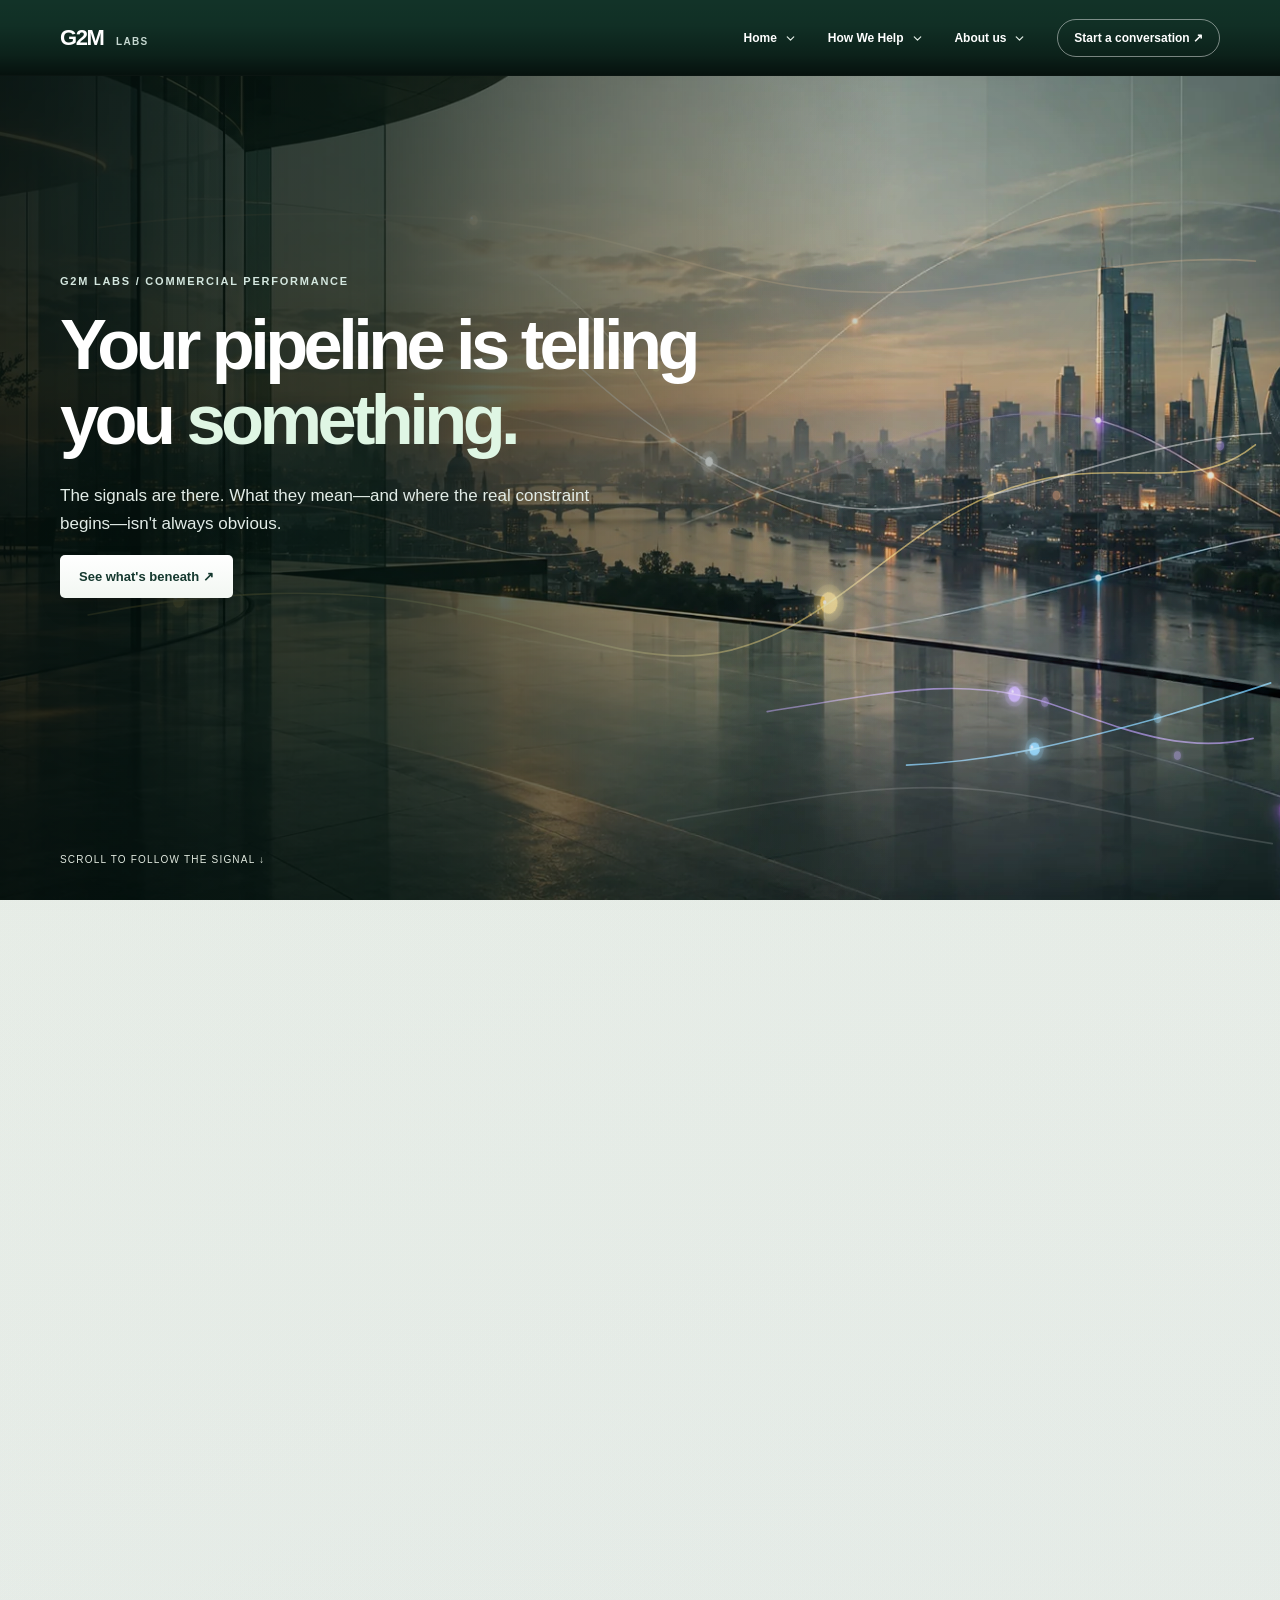
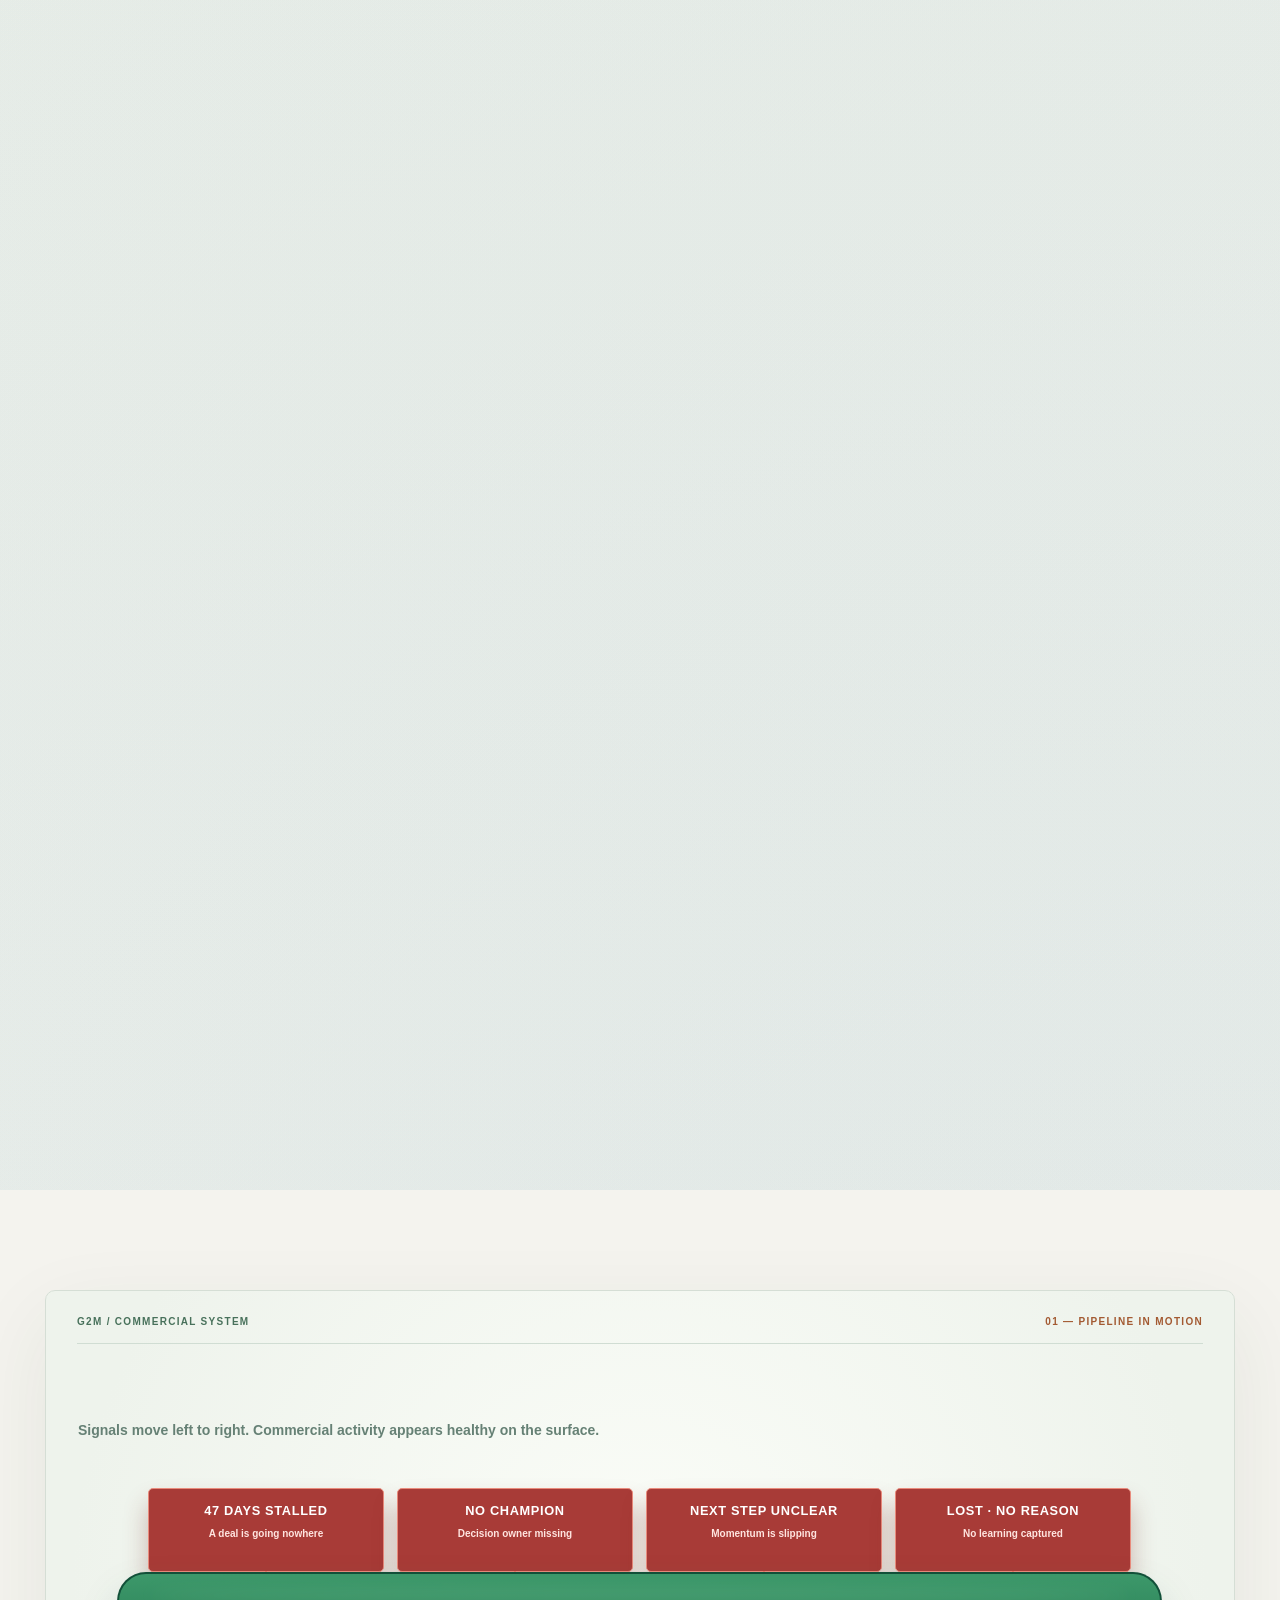
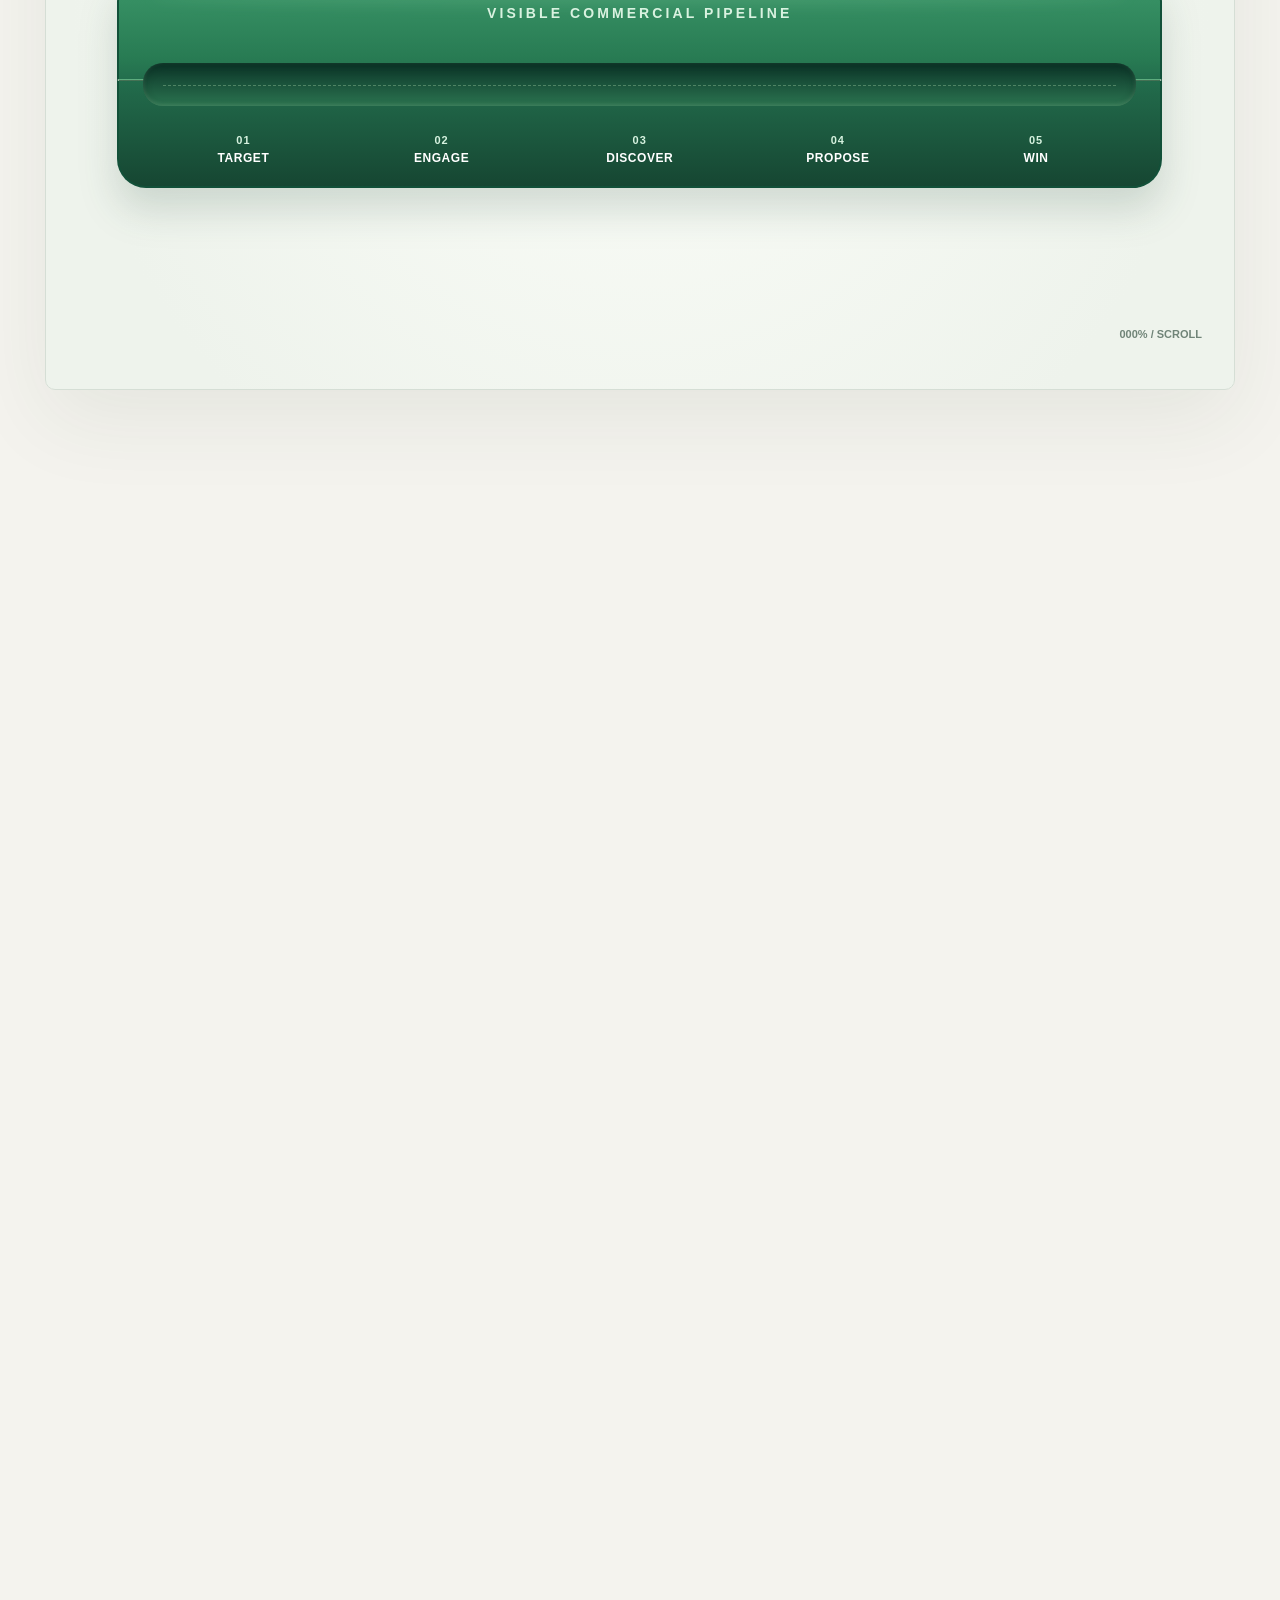
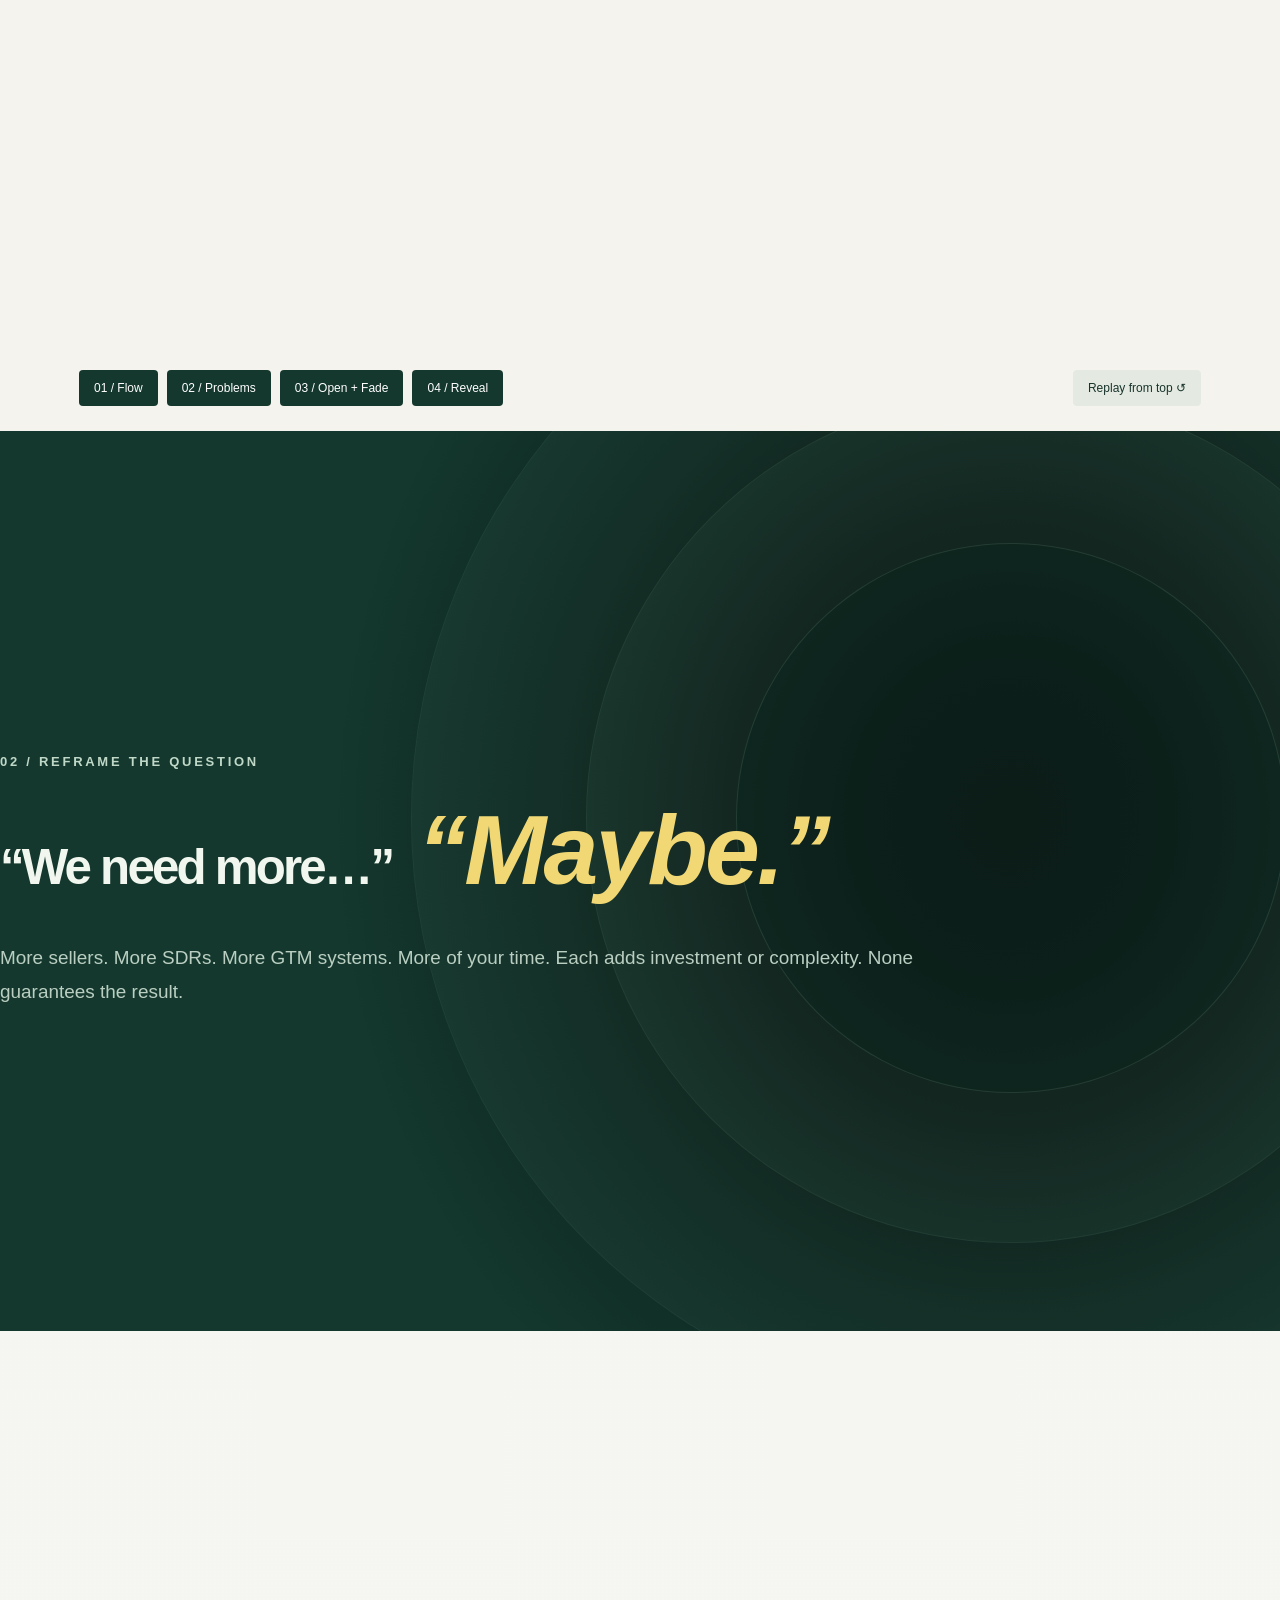
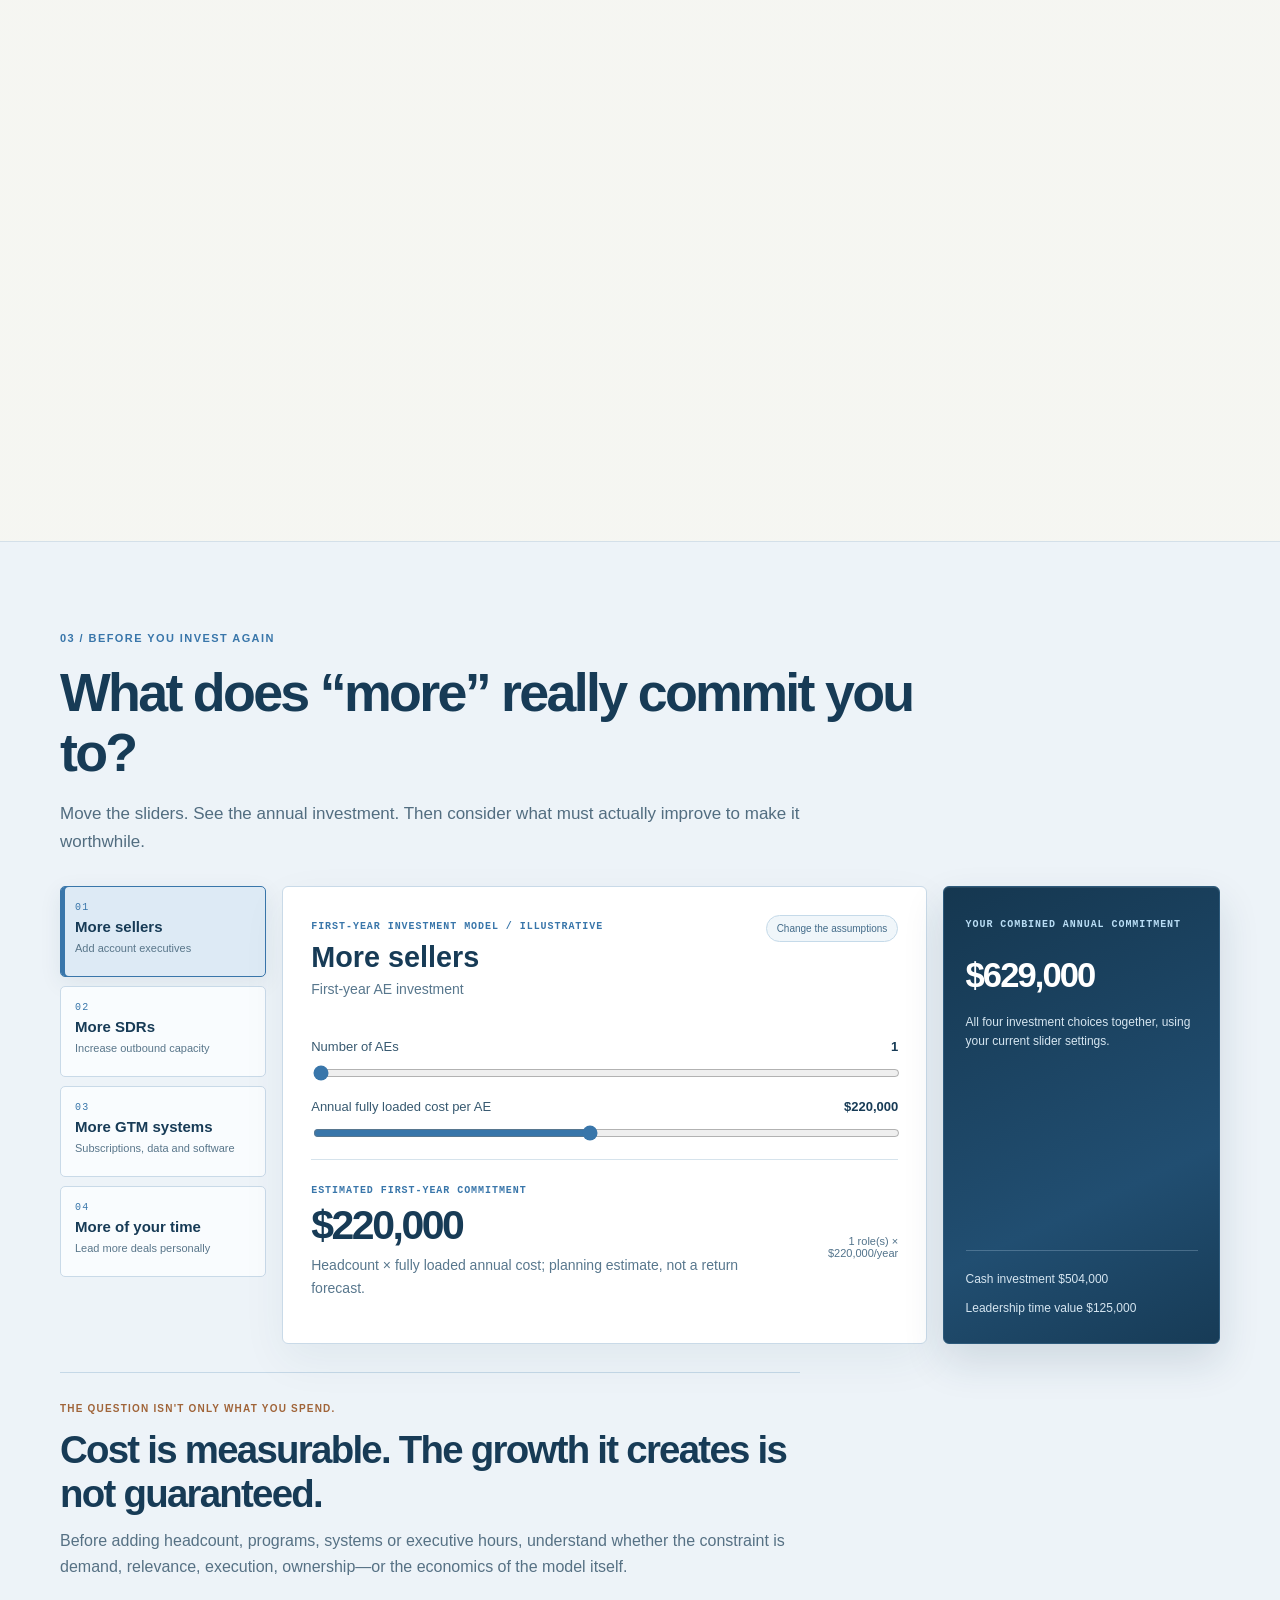
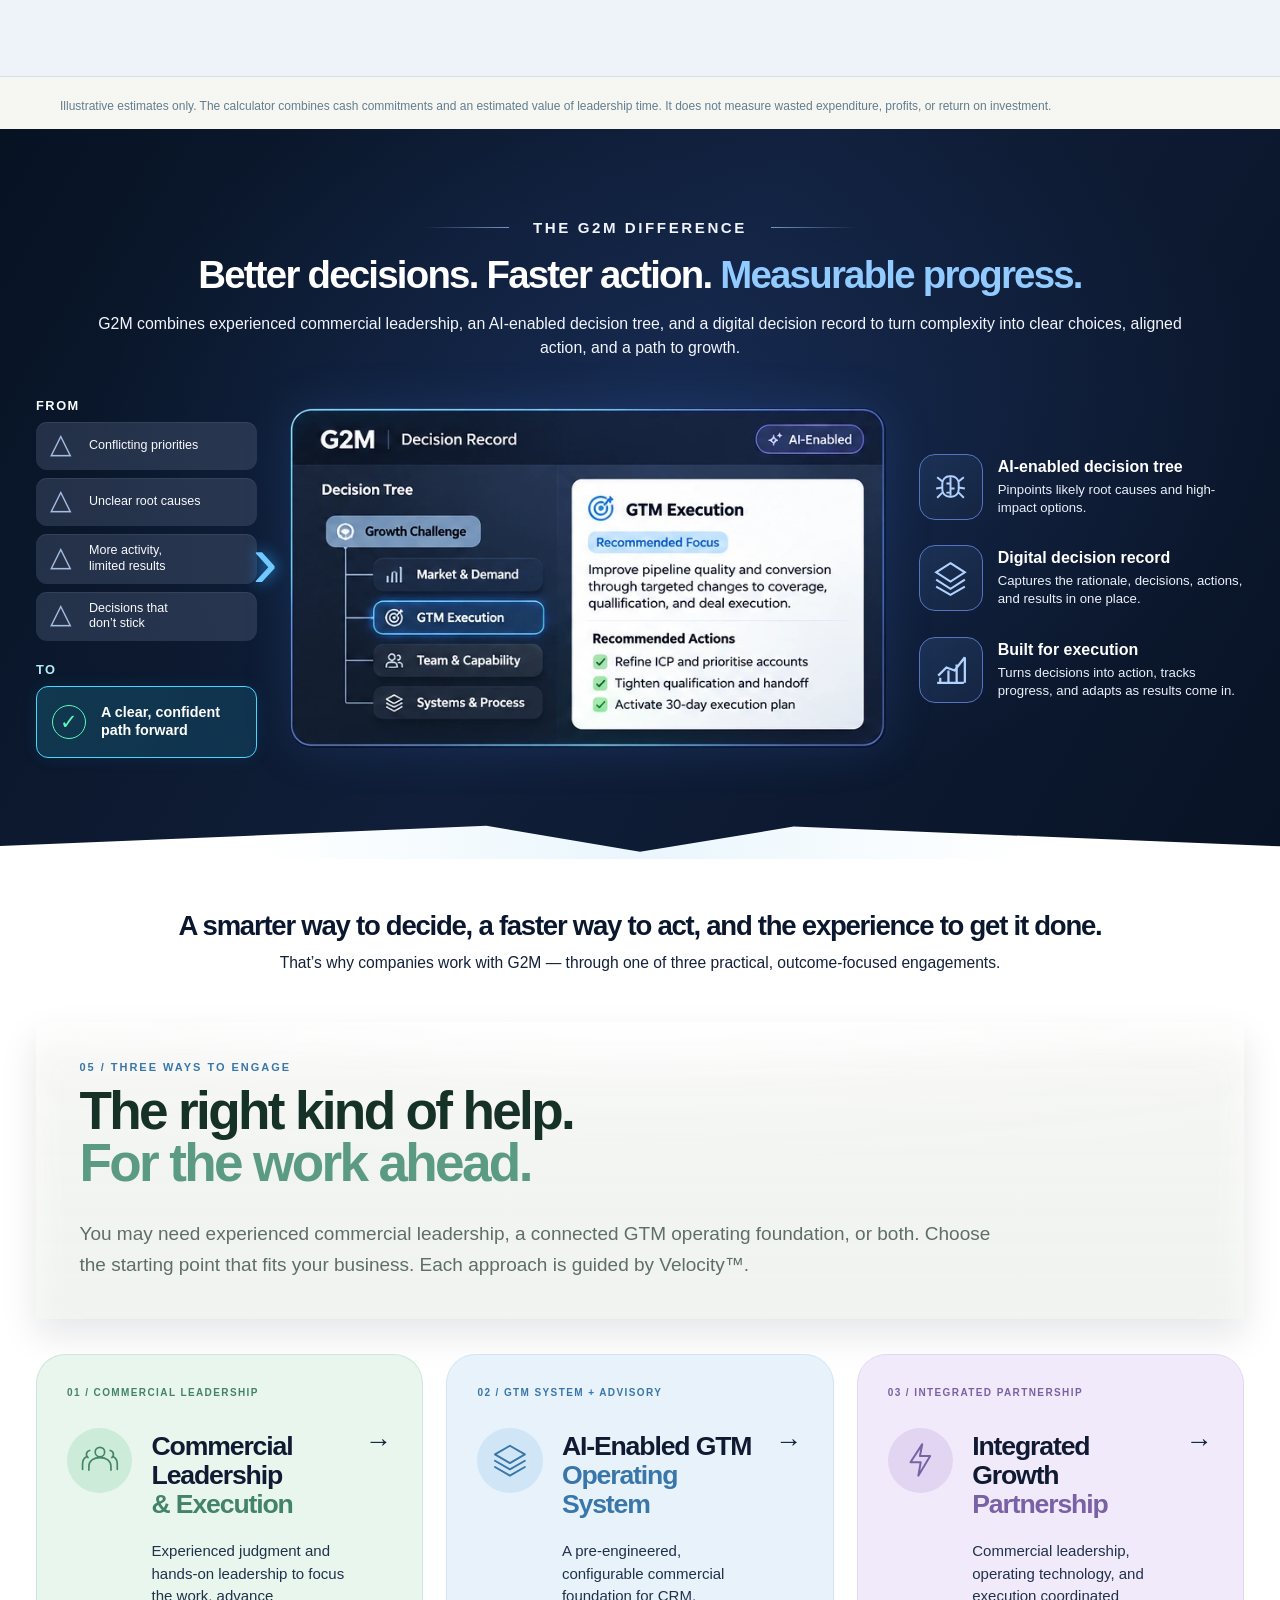
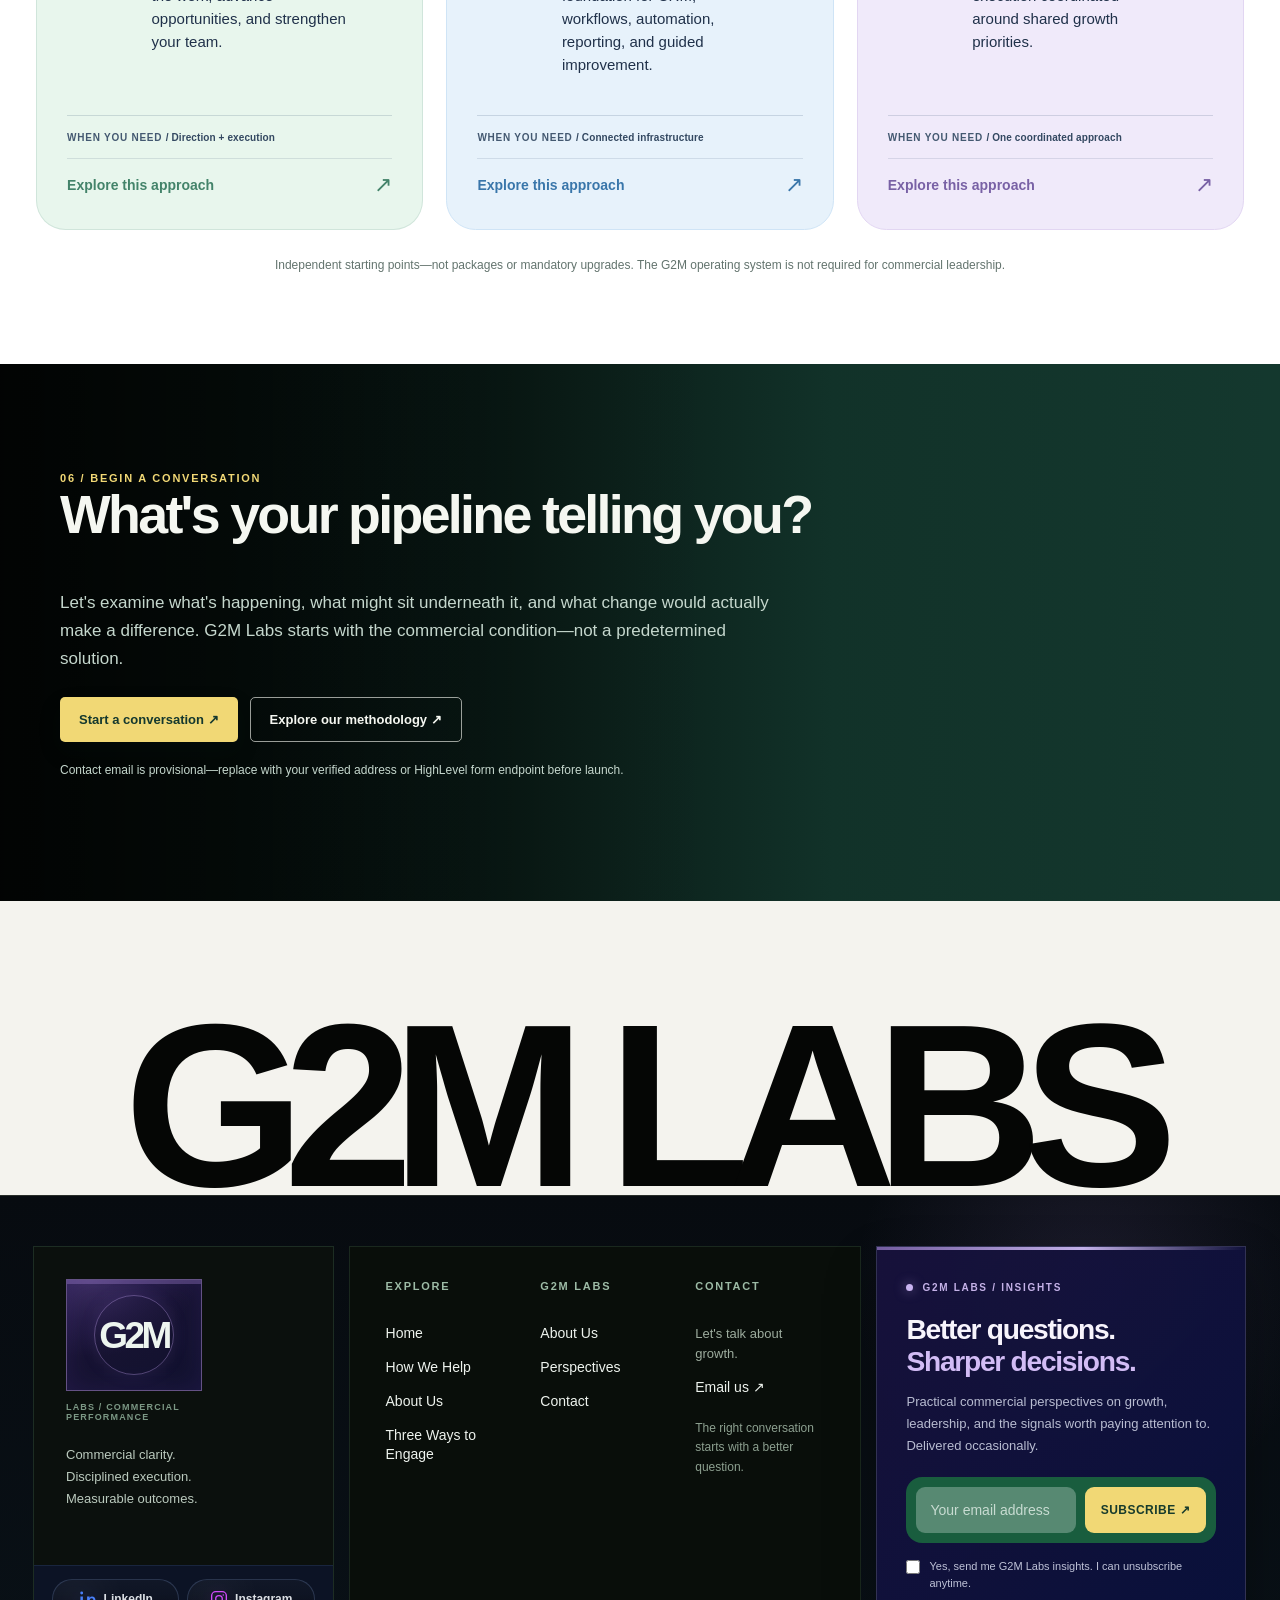
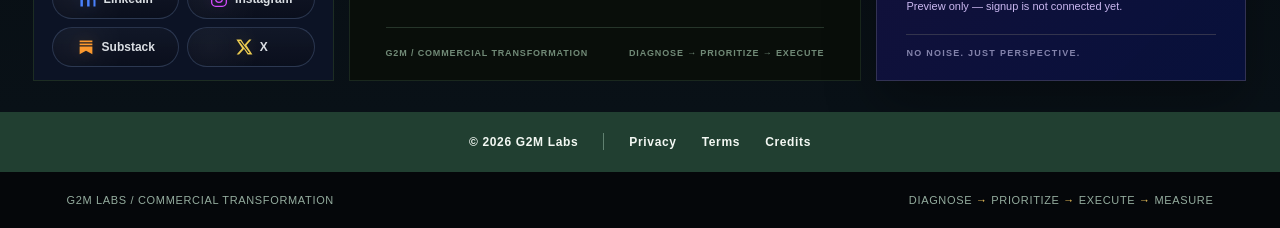
==== commit 555965d6: "updated pipeline and page 2" ====
--- a/index.html
+++ b/index.html
@@ -1,3 +1,4 @@
+<!-- G2M LABS / FOUNDATION 34 -->
 <!DOCTYPE html>
 
 <html lang="en">
@@ -261,7 +262,7 @@
 </article>
 </div></div>
 <div class="pipeline-zone" id="pipeZone"><div class="warnings" id="warnings"><div class="warning"><strong>47 DAYS STALLED</strong><small>A deal is going nowhere</small></div><div class="warning"><strong>NO CHAMPION</strong><small>Decision owner missing</small></div><div class="warning"><strong>NEXT STEP UNCLEAR</strong><small>Momentum is slipping</small></div><div class="warning"><strong>LOST · NO REASON</strong><small>No learning captured</small></div></div><div class="pipeline-body"><div class="pipe-upper" id="pipeUpper"><div class="pipe-title">VISIBLE COMMERCIAL PIPELINE</div></div><div class="pipe-lower" id="pipeLower"></div><div class="pipe-inner" id="pipeInner"><div class="flow"><span class="pulse"></span><span class="pulse"></span><span class="pulse"></span></div></div><div class="stages" id="pipeStages"><span>01<b>TARGET</b></span><span>02<b>ENGAGE</b></span><span>03<b>DISCOVER</b></span><span>04<b>PROPOSE</b></span><span>05<b>WIN</b></span></div></div></div>
-<div class="content"><div class="content-copy"><small id="narrativeIndex">01 / ACTIVITY</small><h3 id="narrativeTitle">The pipeline looks busy.</h3><p id="narrativeText">Signals move left to right. Commercial activity appears healthy on the surface.</p></div><span class="counter" id="percent">000% / SCROLL</span></div><div class="progress" id="progress"></div>
+<div class="content"><span class="counter" id="percent">000% / SCROLL</span></div><div class="progress" id="progress"></div>
 </div></div></section><div class="story-controls"><div class="container"><div class="controls"><button data-jump="0.03" type="button">01 / Flow</button><button data-jump="0.33" type="button">02 / Problems</button><button data-jump="0.61" type="button">03 / Open + Fade</button><button data-jump="0.92" type="button">04 / Reveal</button></div><div class="controls"><button class="secondary" id="restart" type="button">Replay from top ↺</button></div></div></div></section>
 <!-- END SECTION 02 — INTERACTIVE COMMERCIAL PIPELINE -->
 <!-- ============================================================
--- a/styles.css
+++ b/styles.css
@@ -2257,3 +2257,6 @@
   border-color:rgba(193,161,238,.36);
   box-shadow:0 0 17px rgba(152,108,218,.12);
 }
+
+/* FOUNDATION 34 / PIPELINE CORRECTION — lower duplicate copy removed. */
+#pipeline .content{justify-content:flex-end;}
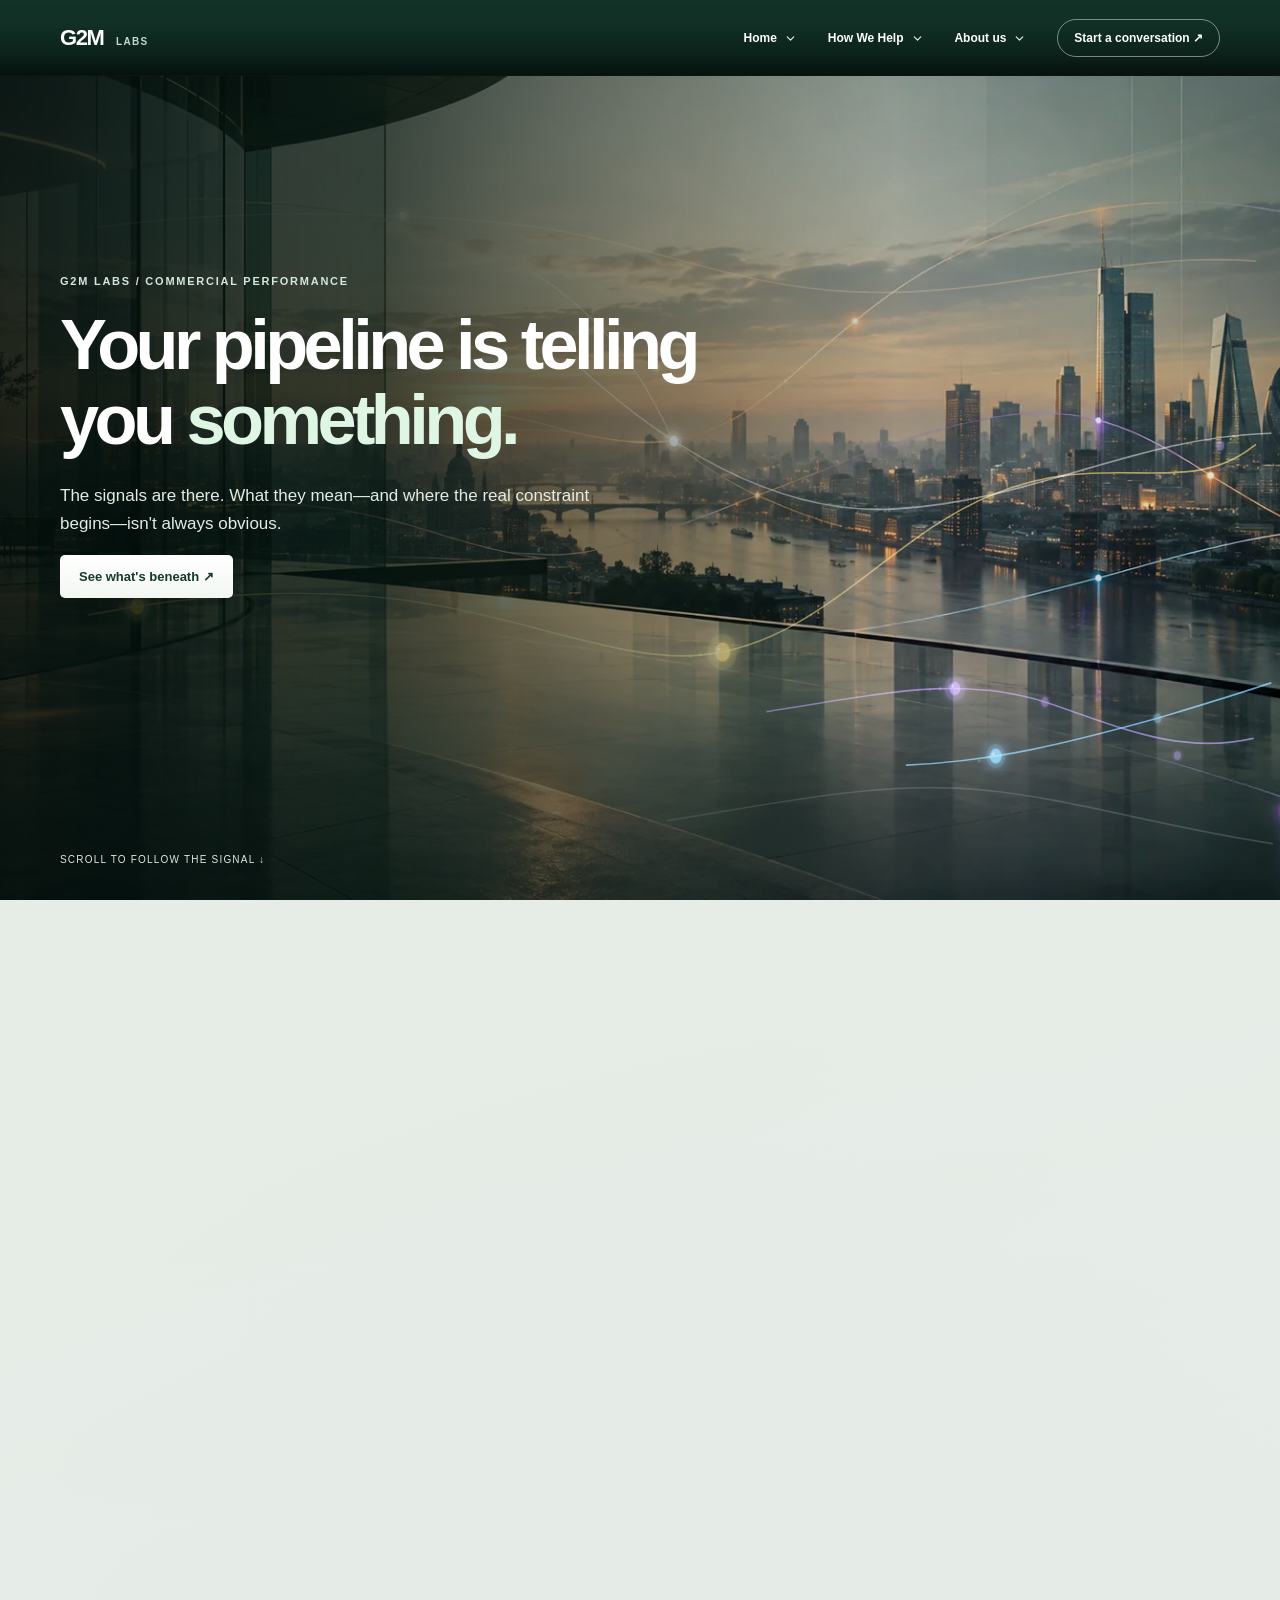
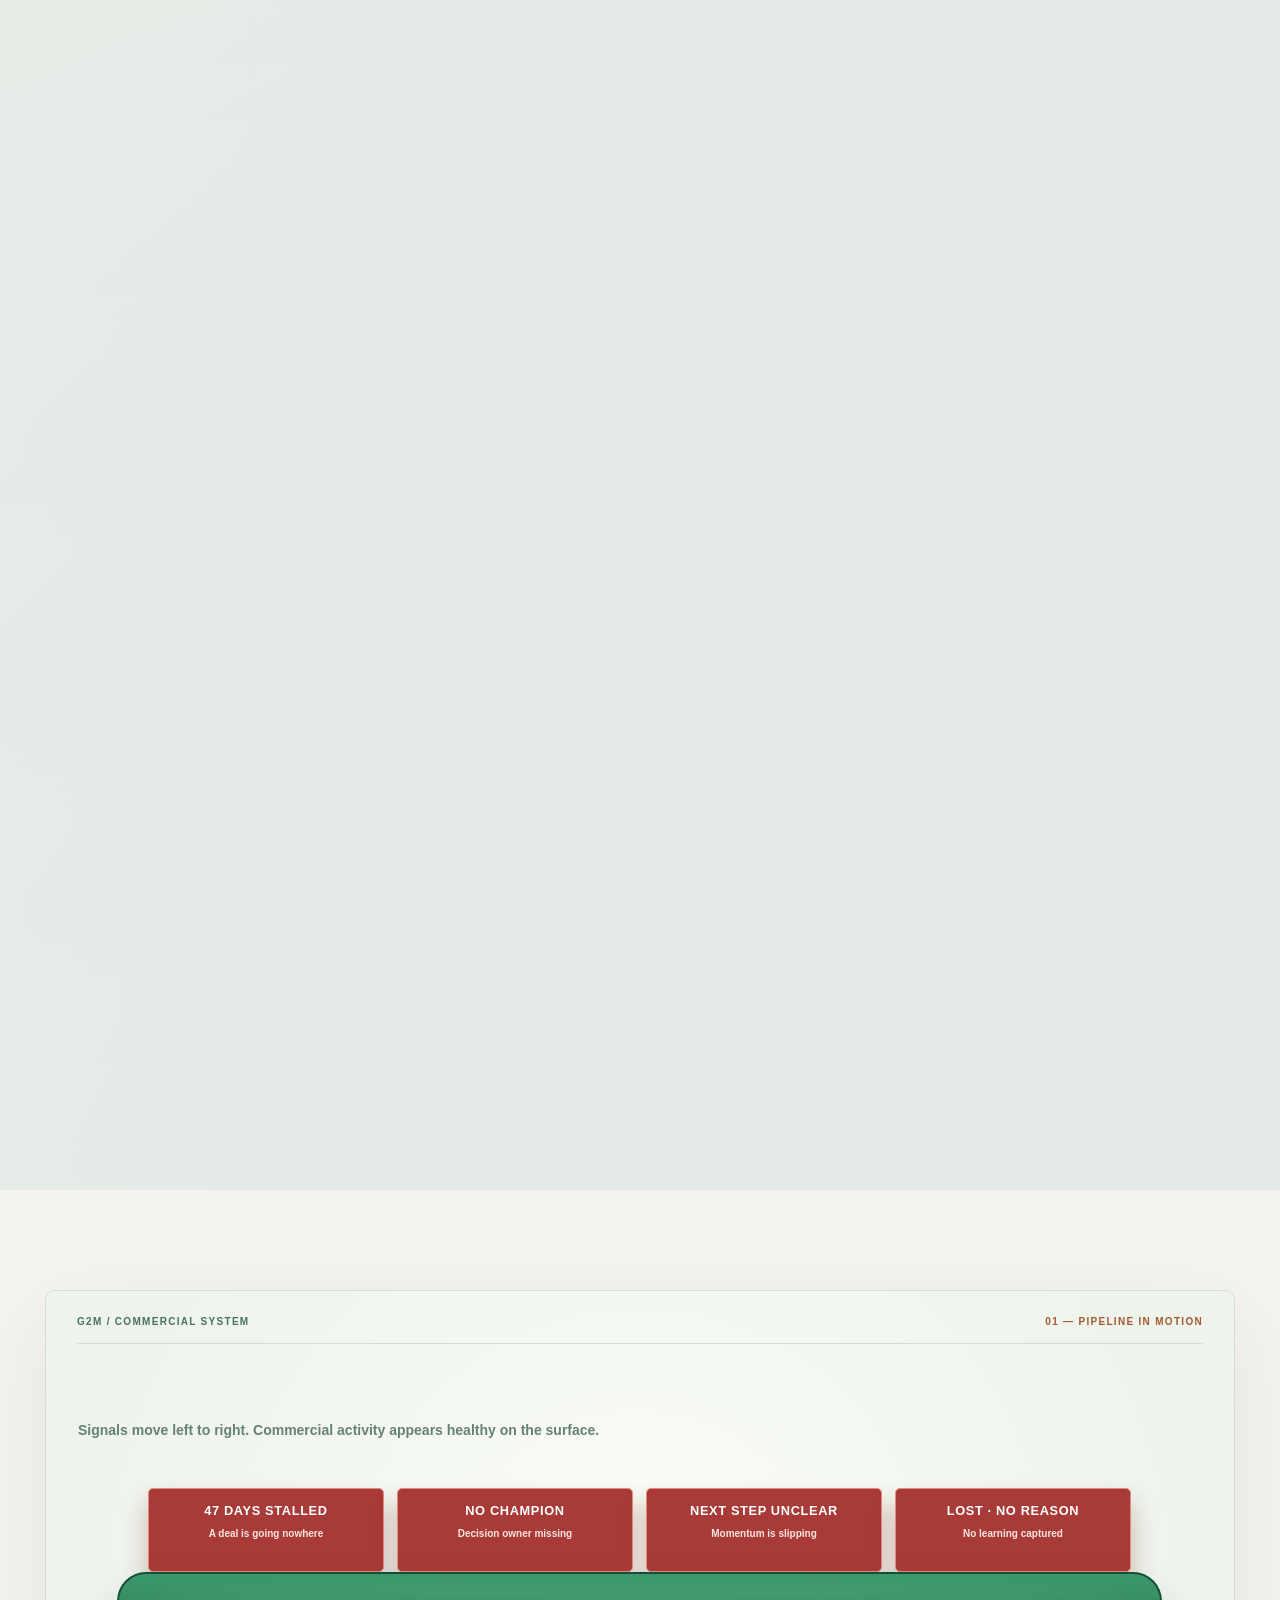
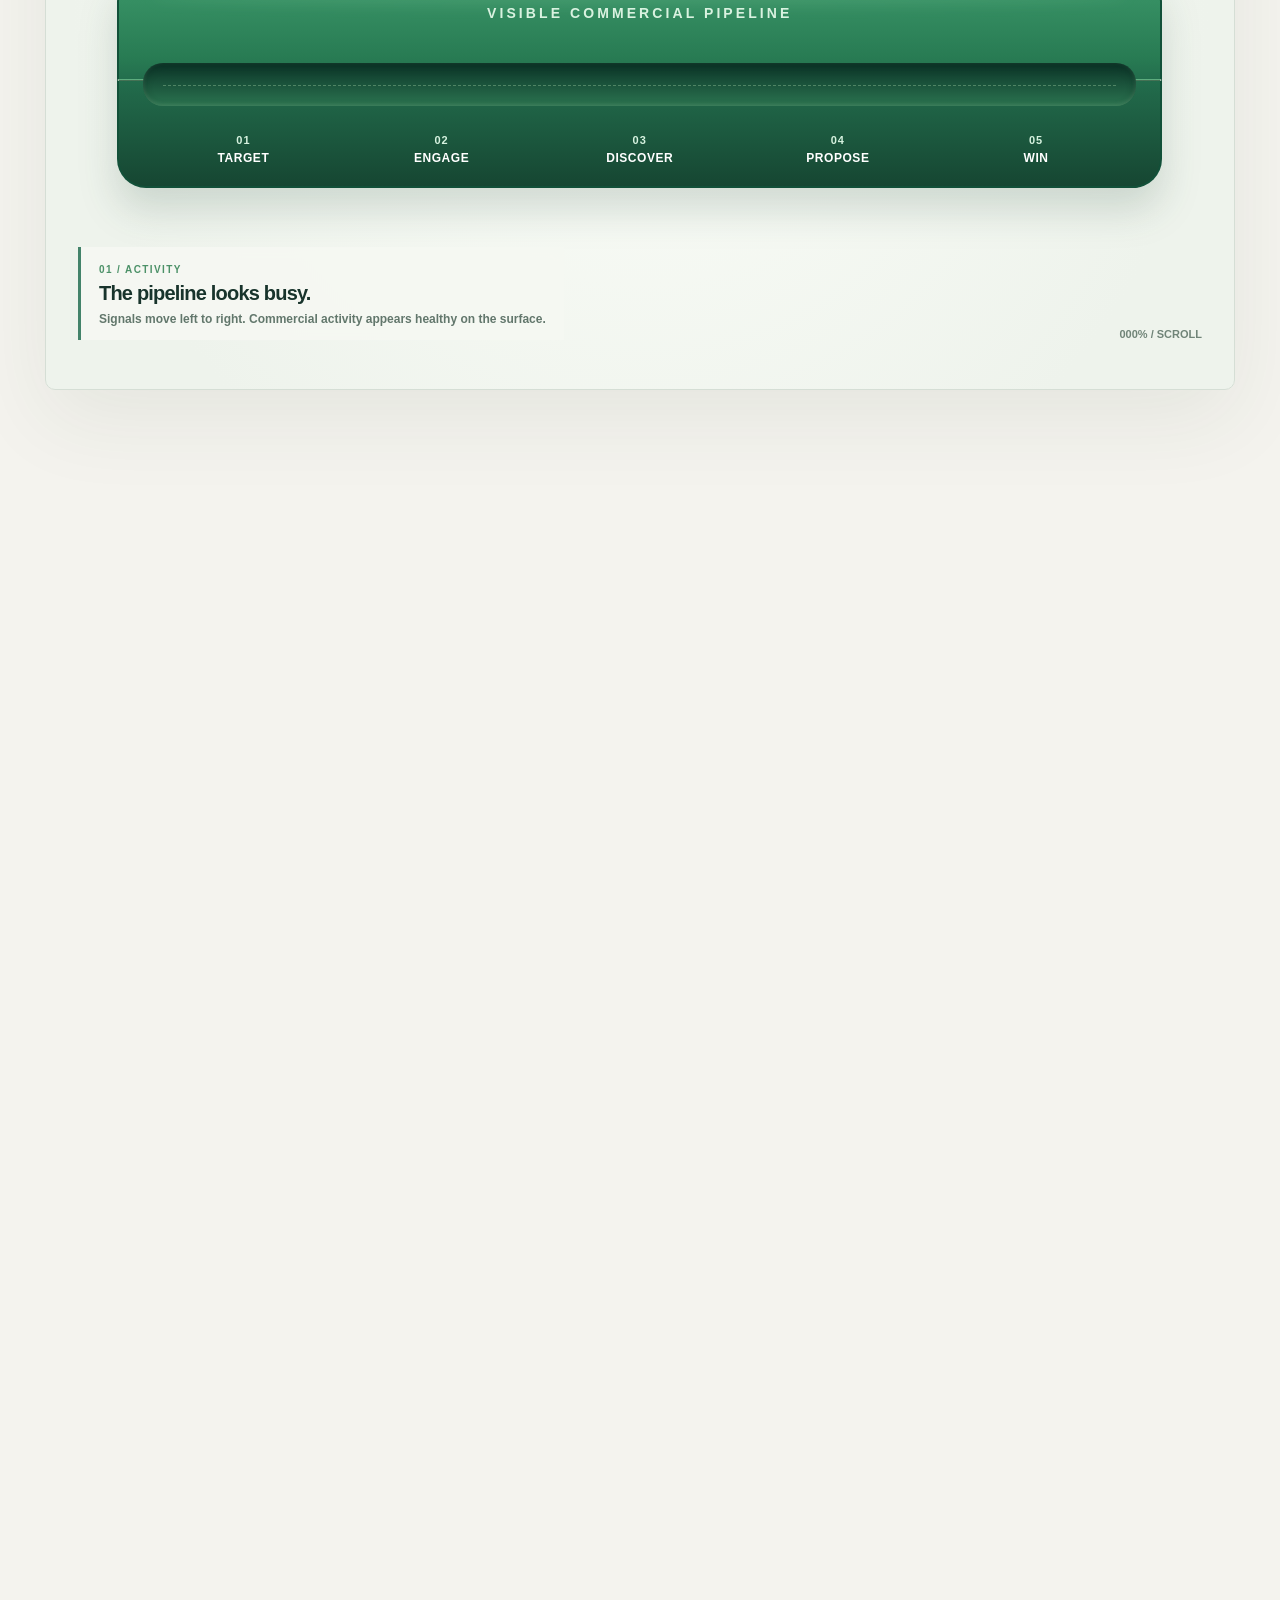
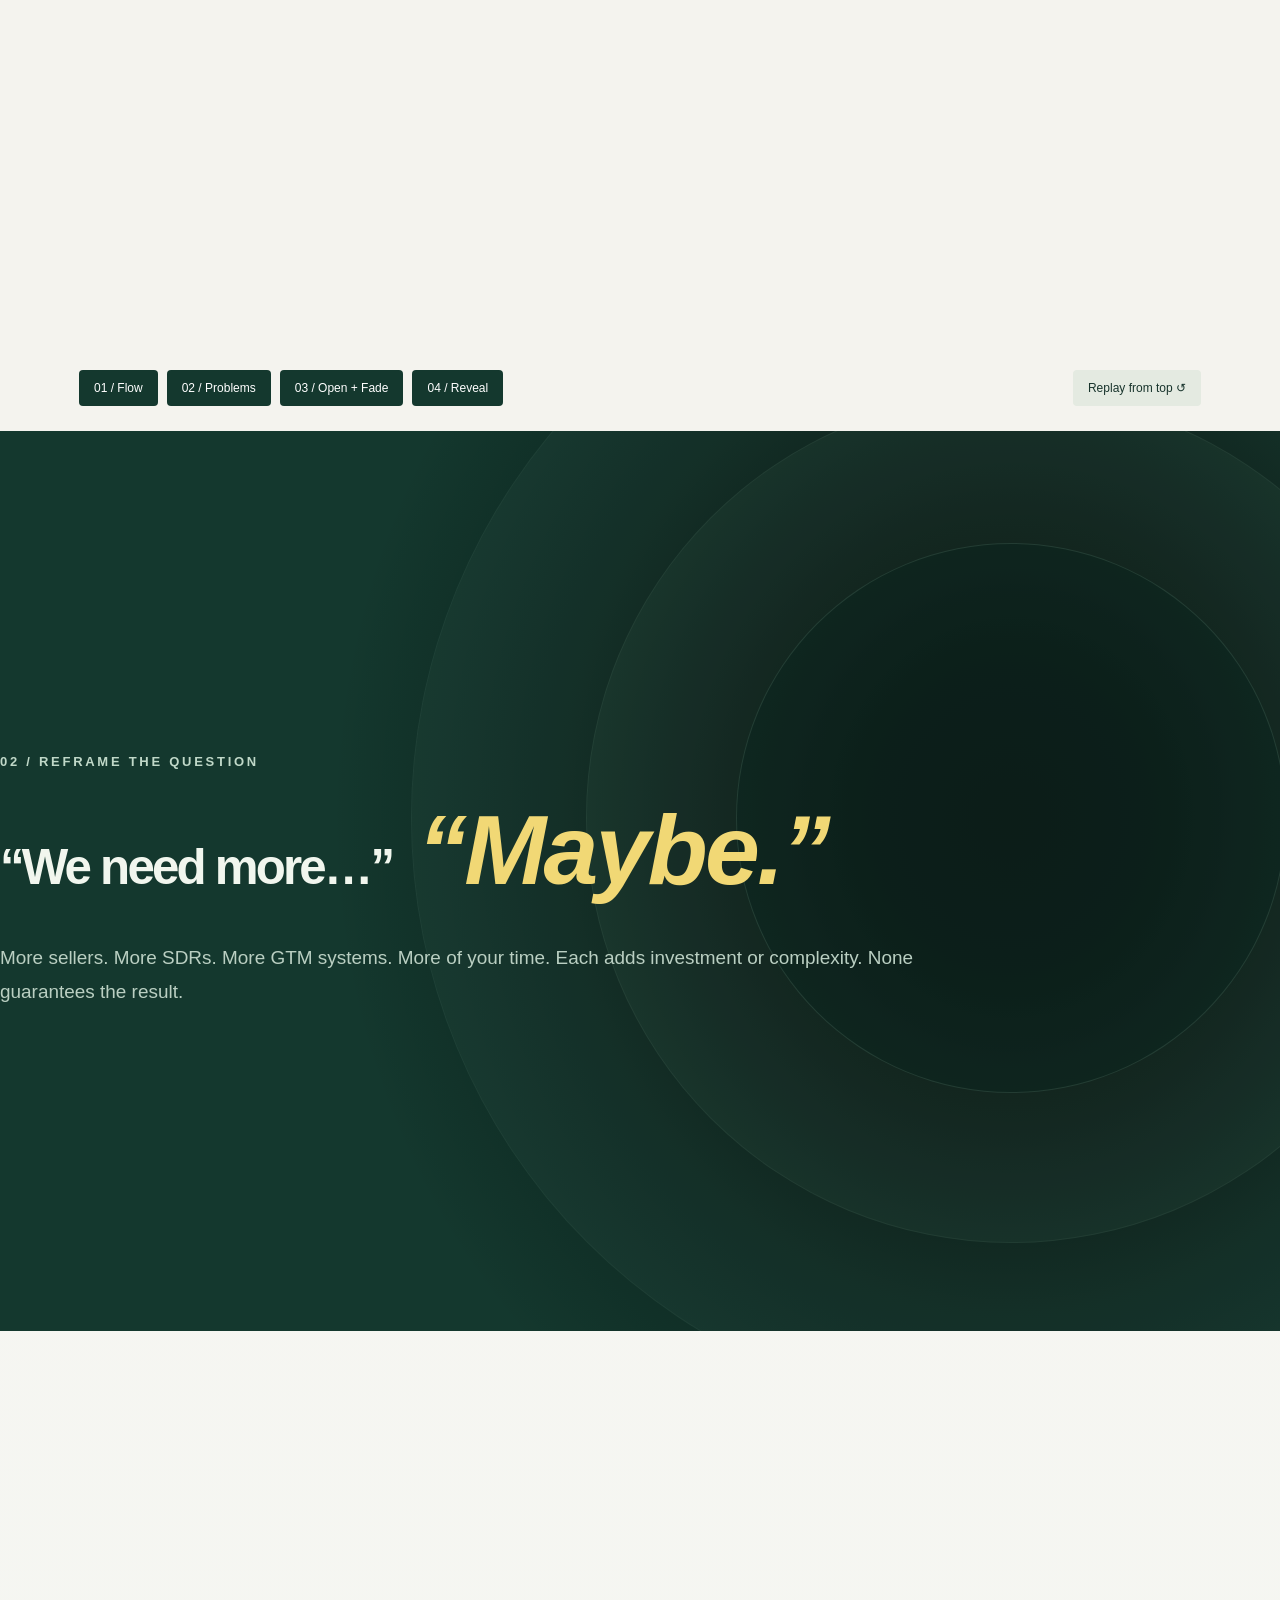
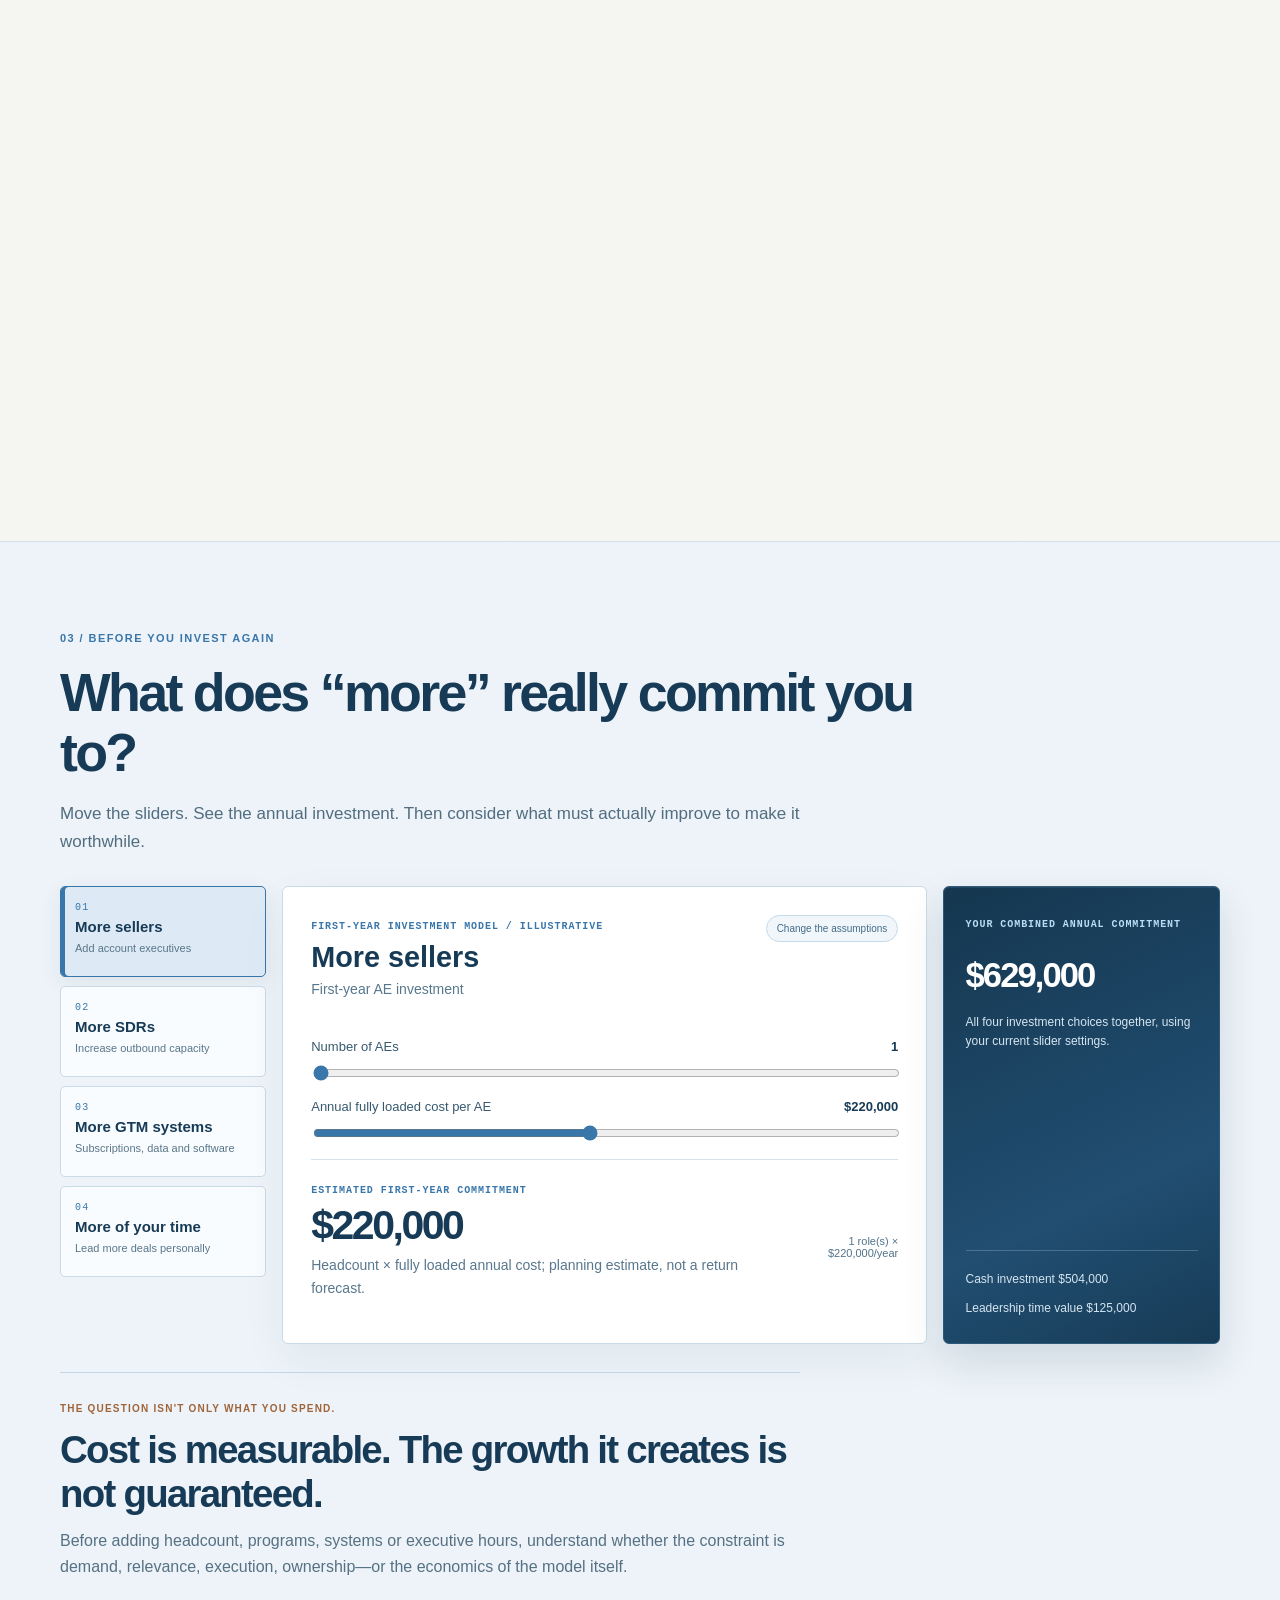
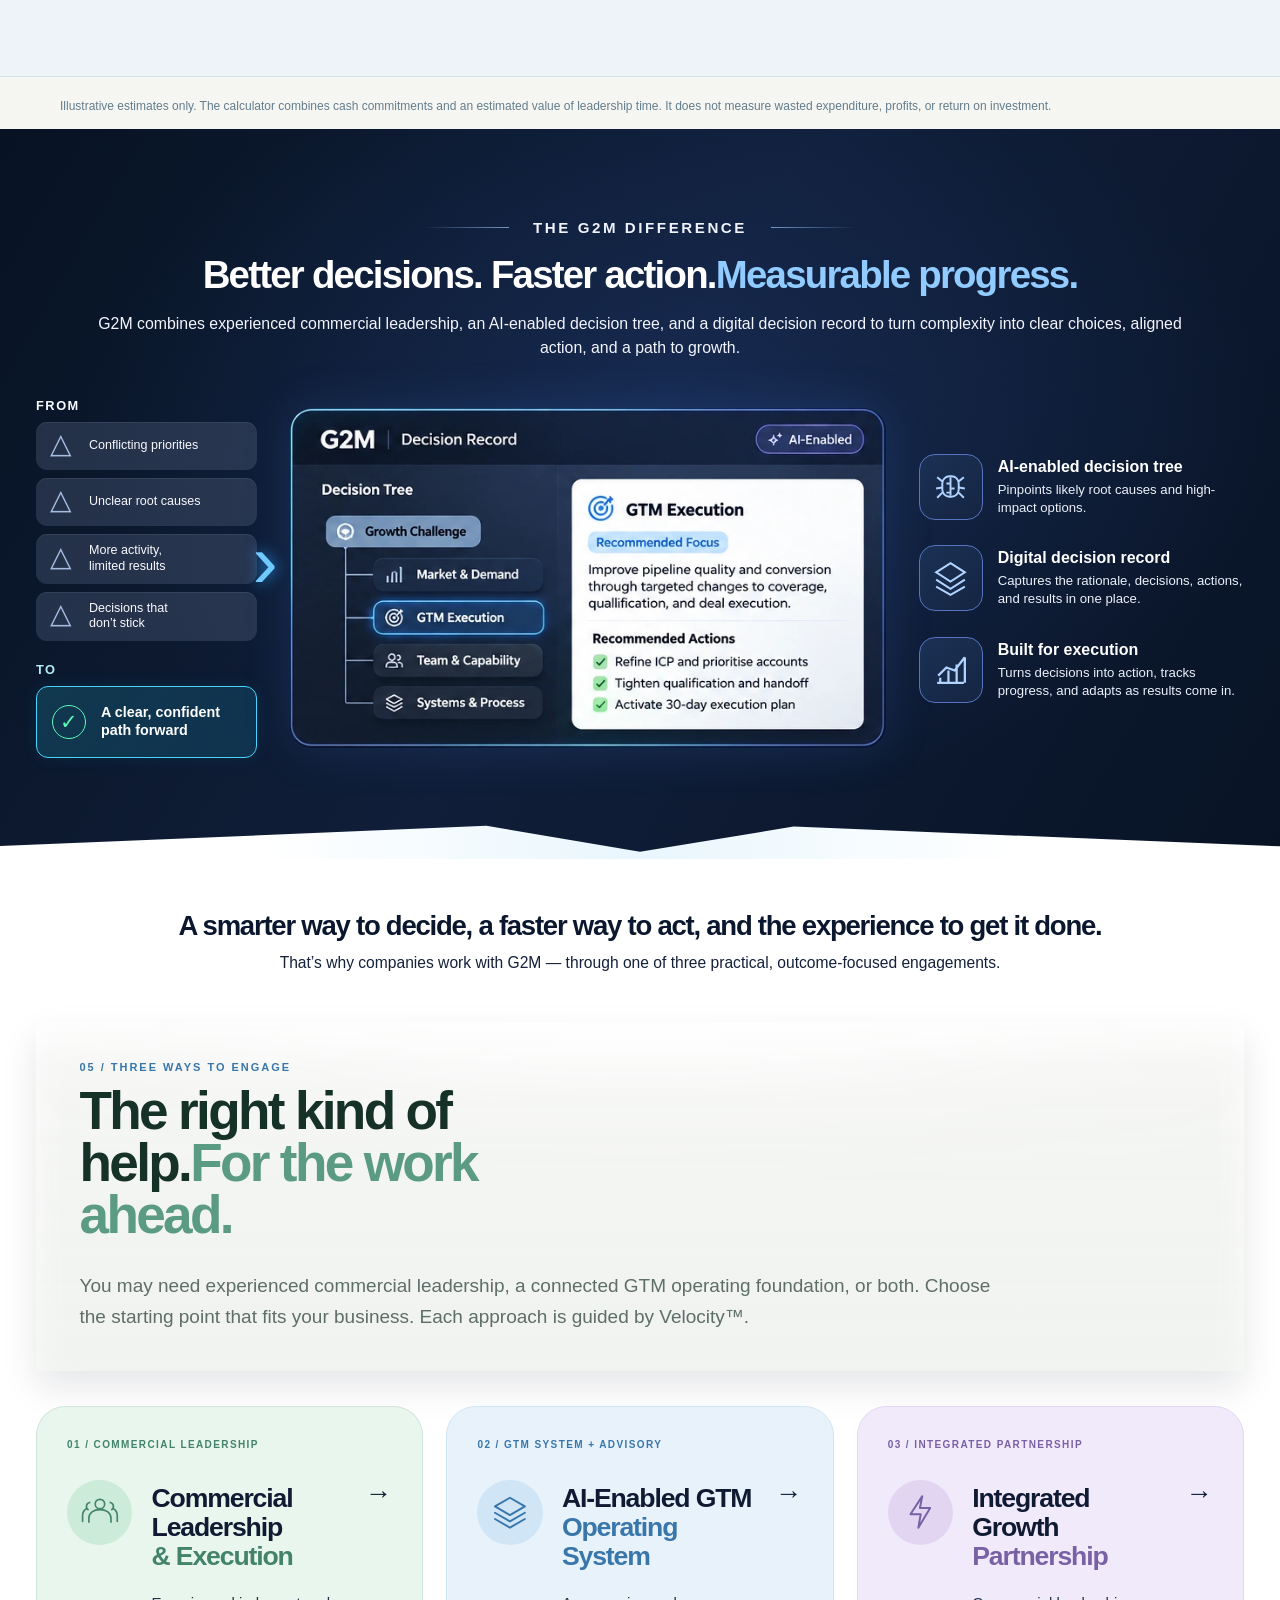
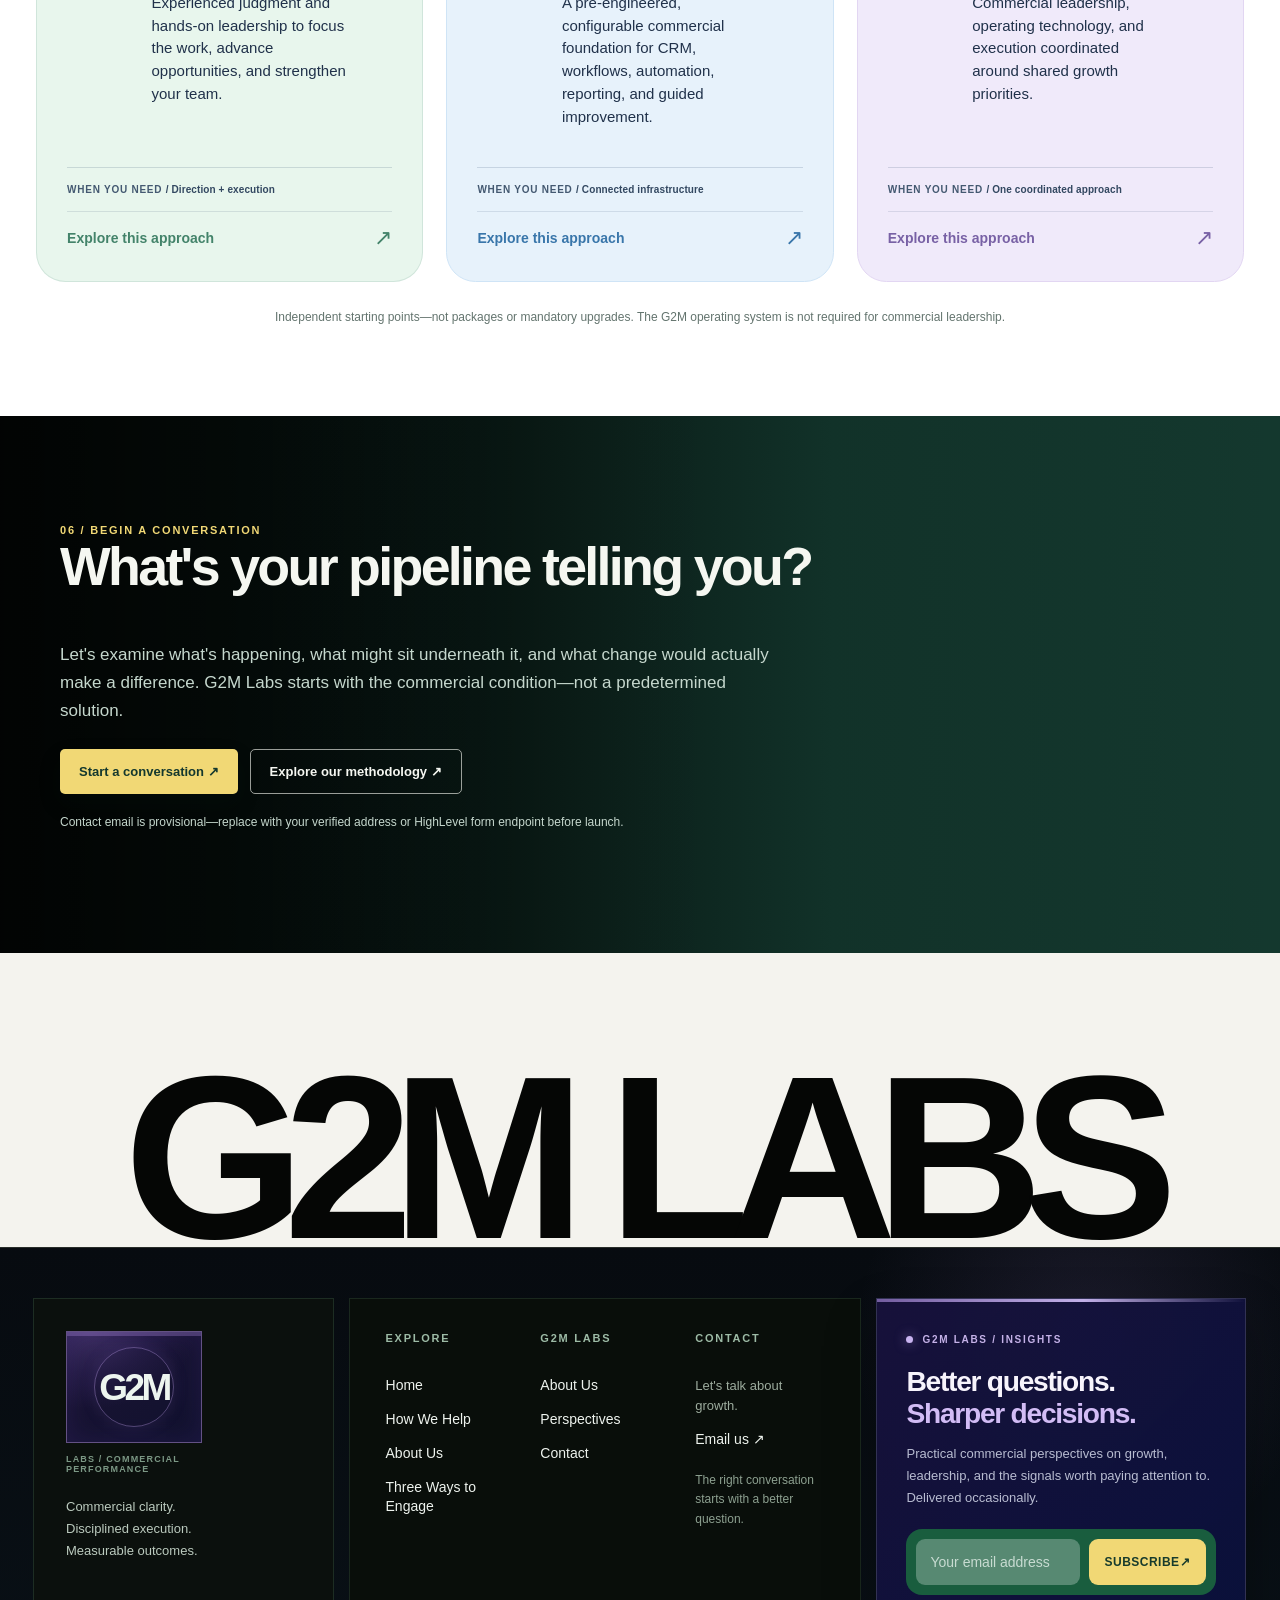
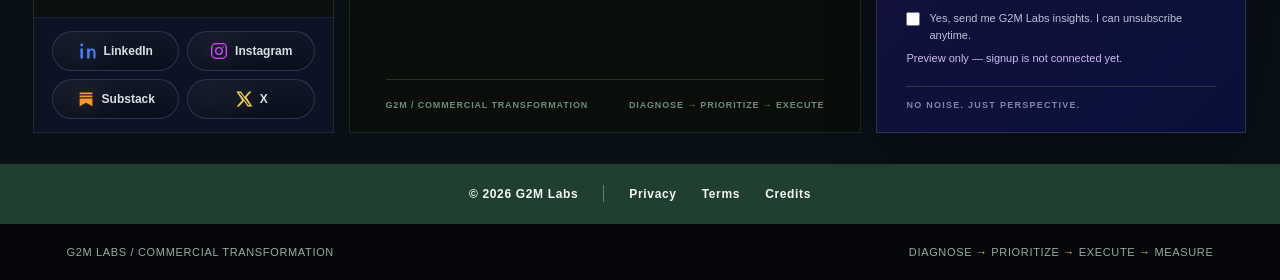
==== commit ff89ef4a: "updated html structure and page 3" ====
--- a/index.html
+++ b/index.html
@@ -1,18 +1,18 @@
-<!-- G2M LABS / FOUNDATION 34 -->
+<!-- G2M LABS / FOUNDATION V35 — SOURCE REFORMATTED FROM APPROVED V34 -->
 <!DOCTYPE html>
-
 <html lang="en">
-<head>
-<!-- Foundation 02: edit styles.css, main.js, and numbered HTML sections. -->
-<meta charset="utf-8"/>
-<meta content="width=device-width, initial-scale=1" name="viewport"/>
-<meta content="G2M Labs helps growth-stage organizations understand commercial constraints, target the right interventions, and improve repeatable growth." name="description"/>
-<title>G2M Labs | Commercial Growth</title>
-<link href="styles.css" rel="stylesheet"/>
-<link href="velocity-bridge.css" rel="stylesheet"/>
-<link href="nav-dropdown.css" rel="stylesheet"/>
-<link href="offering-cards.css" rel="stylesheet"/><link href="visual-treatment.css" rel="stylesheet"/>
-<style id="g2m-social-icon-colors">
+  <head>
+    <!-- Foundation 02: edit styles.css, main.js, and numbered HTML sections. -->
+    <meta charset="utf-8"/><meta content="width=device-width, initial-scale=1" name="viewport"/><meta
+      content="G2M Labs helps growth-stage organizations understand commercial constraints, target the right interventions, and improve repeatable growth."
+      name="description"/>
+      <title>G2M Labs | Commercial Growth</title>
+      <link href="styles.css" rel="stylesheet"/>
+      <link href="velocity-bridge.css" rel="stylesheet"/>
+      <link href="nav-dropdown.css" rel="stylesheet"/>
+      <link href="offering-cards.css" rel="stylesheet"/>
+      <link href="visual-treatment.css" rel="stylesheet"/>
+    <style id="g2m-social-icon-colors">
 /* STUDY 08 / Footer social icon color treatment inspired by editorial mega-menu reference */
 .footer-foundation-19 .footer-social-bar a{
   position:relative;
@@ -59,581 +59,1046 @@
 }
 
 </style>
-<link href="difference-layout.css" rel="stylesheet"/>
-<link href="hybrid-offer-cards.css" rel="stylesheet"/><link href="calculator-option2.css" rel="stylesheet"/></head>
-<body class="home-page business-intelligence-study precision-energy-study">
-<!--
- ================================================================
-  G2M LABS — EDITABLE HOMEPAGE FOUNDATION 24 / NOVEMBER 2026
-  EDIT MAP:
-  SECTION 00 navigation / links
-  SECTION 01 hero + signal strip + statement
-  SECTION 02 opening pipeline + guided investigation
-  SECTION 03 calculator: copy above; assumptions in JS 'const models'
-  SECTION 04 questionnaire: copy above; questions in JS 'const questions'
-  SECTION 05 Three Ways to Engage cards
-  SECTION 06 closing CTA; SECTION 07 shared three-zone footer / newsletter
-  COLOR TOKENS are in :root at top of CSS
-  MOTION TIMING is controlled in main.js
-  PAGES: methodology.html and help.html are included in this project.
-  Replace provisional email before publishing. HighLevel is NOT connected.
-  Assumptions, questions and scenarios are illustrative, not client evidence.
-  ================================================================ -->
-<!-- FOUNDATION 16: approved translucent green-to-black nav pill after scroll threshold. -->
-<!-- SECTION 00 / SITE NAVIGATION — change link labels and destinations here. -->
-<!-- SECTION 00 — GLOBAL NAVIGATION (shared across future pages) -->
-<nav aria-label="Main navigation" class="nav" id="mainNav">
-<a class="brand" href="#home">
-    G2M
-    <small>
-     LABS
-    </small>
-</a>
-<div class="navlinks">
-<div class="nav-service-group nav-home-group"><a aria-current="page" href="#home">Home</a><button aria-controls="homeDropdown" aria-expanded="false" aria-label="Show Home sections" class="nav-service-toggle" type="button"><svg aria-hidden="true" fill="none" stroke="currentColor" stroke-linecap="round" stroke-linejoin="round" stroke-width="2.2" viewbox="0 0 24 24"><path d="m6 9 6 6 6-6"></path></svg></button><div aria-hidden="true" aria-label="Home sections" class="nav-service-panel" id="homeDropdown"><div class="nav-service-overline">G2M / THE COMMERCIAL GROWTH STORY</div><a class="nav-service-item" href="#pipeline"><span class="nav-service-no">01</span><span><span class="nav-service-title">The Pipeline</span><span class="nav-service-description">What your commercial activity reveals.</span></span><span aria-hidden="true" class="nav-service-arrow">↗</span></a><a class="nav-service-item" href="#reframe"><span class="nav-service-no">02</span><span><span class="nav-service-title">We Need More… Maybe</span><span class="nav-service-description">Reconsider the instinct to add more.</span></span><span aria-hidden="true" class="nav-service-arrow">↗</span></a><a class="nav-service-item" href="#investment"><span class="nav-service-no">03</span><span><span class="nav-service-title">Before You Invest Again</span><span class="nav-service-description">See the cost of another growth bet.</span></span><span aria-hidden="true" class="nav-service-arrow">↗</span></a><a class="nav-service-item" href="#velocity"><span class="nav-service-no">04</span><span><span class="nav-service-title">Velocity™ Decision Method</span><span class="nav-service-description">Turn decisions into a learning system.</span></span><span aria-hidden="true" class="nav-service-arrow">↗</span></a><a class="nav-service-item" href="#services"><span class="nav-service-no">05</span><span><span class="nav-service-title">Ways to Engage</span><span class="nav-service-description">Choose the right kind of help.</span></span><span aria-hidden="true" class="nav-service-arrow">↗</span></a><a class="nav-service-item" href="#contact"><span class="nav-service-no">06</span><span><span class="nav-service-title">Start a Conversation</span><span class="nav-service-description">Explore what comes next.</span></span><span aria-hidden="true" class="nav-service-arrow">↗</span></a><a class="nav-service-all" href="#home">Back to the homepage <span aria-hidden="true">↗</span></a></div></div>
-<div class="nav-service-group nav-method-group"><a data-nav-method-link="" href="methodology.html">How We Help</a><button aria-controls="methodologyDropdown" aria-expanded="false" aria-label="Show methodology sections" class="nav-service-toggle" type="button"><svg aria-hidden="true" fill="none" stroke="currentColor" stroke-linecap="round" stroke-linejoin="round" stroke-width="2.2" viewbox="0 0 24 24"><path d="m6 9 6 6 6-6"></path></svg></button><div aria-hidden="true" aria-label="Methodology sections" class="nav-service-panel" id="methodologyDropdown"><div class="nav-service-overline">G2M / VELOCITY™ METHODOLOGY</div><a class="nav-service-item" href="#velocity"><span class="nav-service-no">01</span><span><span class="nav-service-title">Velocity™ Decision Method</span><span class="nav-service-description">Decisions that are visible and traceable.</span></span><span aria-hidden="true" class="nav-service-arrow">↗</span></a><a class="nav-service-item" href="methodology.html#offerings-stack"><span class="nav-service-no">02</span><span><span class="nav-service-title">Three Ways to Engage</span><span class="nav-service-description">Leadership, GTM systems, or both.</span></span><span aria-hidden="true" class="nav-service-arrow">↗</span></a><a class="nav-service-item" href="methodology.html#gtm-operating-system"><span class="nav-service-no">03</span><span><span class="nav-service-title">GTM Operating System</span><span class="nav-service-description">A foundation you can configure and run.</span></span><span aria-hidden="true" class="nav-service-arrow">↗</span></a><a class="nav-service-item" href="methodology.html#progress"><span class="nav-service-no">04</span><span><span class="nav-service-title">Early Action &amp; Checkpoints</span><span class="nav-service-description">Start early. Review and adapt.</span></span><span aria-hidden="true" class="nav-service-arrow">↗</span></a><a class="nav-service-all" href="methodology.html">Explore the full methodology <span aria-hidden="true">↗</span></a></div></div>
-<div class="nav-service-group nav-about-group"><a aria-current="page" href="help.html">About us</a><button aria-controls="aboutDropdown" aria-expanded="false" aria-label="Show About us sections" class="nav-service-toggle" type="button"><svg aria-hidden="true" fill="none" stroke="currentColor" stroke-linecap="round" stroke-linejoin="round" stroke-width="2.2" viewbox="0 0 24 24"><path d="m6 9 6 6 6-6"></path></svg></button><div aria-hidden="true" aria-label="About us sections" class="nav-service-panel" id="aboutDropdown"><div class="nav-service-overline">G2M / THE PEOPLE BEHIND THE WORK</div><a class="nav-service-item" href="help.html#people"><span class="nav-service-no">01</span><span><span class="nav-service-title">Meet the founders</span><span class="nav-service-description">Who you'll work with.</span></span><span aria-hidden="true" class="nav-service-arrow">↗</span></a><a class="nav-service-item" href="help.html#principles"><span class="nav-service-no">02</span><span><span class="nav-service-title">What we believe</span><span class="nav-service-description">The principles behind our work.</span></span><span aria-hidden="true" class="nav-service-arrow">↗</span></a><a class="nav-service-item" href="help.html#perspectives"><span class="nav-service-no">03</span><span><span class="nav-service-title">Our perspectives</span><span class="nav-service-description">Ideas worth exploring.</span></span><span aria-hidden="true" class="nav-service-arrow">↗</span></a><a class="nav-service-all" href="help.html#connect">Start a conversation <span aria-hidden="true">↗</span></a></div></div>
-<a class="navcta" href="#contact">
-     Start a conversation ↗
+    <link href="difference-layout.css" rel="stylesheet"/>
+    <link href="hybrid-offer-cards.css" rel="stylesheet"/>
+    <link href="calculator-option2.css" rel="stylesheet"/>
+  </head>
+  <body class="home-page business-intelligence-study precision-energy-study">
+    <!--
+    ================================================================
+    G2M LABS — EDITABLE HOMEPAGE FOUNDATION 24 / NOVEMBER 2026
+    EDIT MAP:
+    SECTION 00 navigation / links
+    SECTION 01 hero + signal strip + statement
+    SECTION 02 opening pipeline + guided investigation
+    SECTION 03 calculator: copy above; assumptions in JS 'const models'
+    SECTION 04 questionnaire: copy above; questions in JS 'const questions'
+    SECTION 05 Three Ways to Engage cards
+    SECTION 06 closing CTA; SECTION 07 shared three-zone footer / newsletter
+    COLOR TOKENS are in :root at top of CSS
+    MOTION TIMING is controlled in main.js
+    PAGES: methodology.html and help.html are included in this project.
+    Replace provisional email before publishing. HighLevel is NOT connected.
+    Assumptions, questions and scenarios are illustrative, not client evidence.
+    ================================================================ -->
+    <!-- FOUNDATION 16: approved translucent green-to-black nav pill after scroll threshold. -->
+    <!-- SECTION 00 / SITE NAVIGATION — change link labels and destinations here. -->
+    <!-- SECTION 00 — GLOBAL NAVIGATION (shared across future pages) -->
+    <nav aria-label="Main navigation" class="nav" id="mainNav">
+      <a class="brand" href="#home">    G2M
+    <small>     LABS
+    </small></a>
+      <div class="navlinks">
+        <div class="nav-service-group nav-home-group">
+          <a aria-current="page" href="#home">Home</a>
+          <button
+            aria-controls="homeDropdown" aria-expanded="false" aria-label="Show Home sections"
+            class="nav-service-toggle" type="button">
+            <svg
+              aria-hidden="true" fill="none" stroke="currentColor" stroke-linecap="round"
+              stroke-linejoin="round" stroke-width="2.2" viewbox="0 0 24 24">
+              <path d="m6 9 6 6 6-6"></path>
+            </svg>
+          </button>
+          <div
+            aria-hidden="true" aria-label="Home sections" class="nav-service-panel" id="homeDropdown">
+            <div class="nav-service-overline">
+              G2M / THE COMMERCIAL GROWTH STORY</div>
+            <a class="nav-service-item" href="#pipeline">
+            <span class="nav-service-no">01</span>
+            <span>
+              <span class="nav-service-title">The Pipeline</span>
+              <span class="nav-service-description">What your commercial activity reveals.</span>
+            </span>
+            <span aria-hidden="true" class="nav-service-arrow">↗</span>
+            </a>
+            <a class="nav-service-item" href="#reframe">
+              <span class="nav-service-no">02</span>
+              <span>
+                <span class="nav-service-title">We Need More… Maybe</span>
+                <span class="nav-service-description">Reconsider the instinct to add more.</span>
+              </span>
+              <span aria-hidden="true" class="nav-service-arrow">↗</span>
+            </a>
+            <a class="nav-service-item" href="#investment">
+              <span class="nav-service-no">03</span>
+              <span>
+                <span class="nav-service-title">Before You Invest Again</span>
+                <span class="nav-service-description">See the cost of another growth bet.</span>
+              </span>
+              <span aria-hidden="true" class="nav-service-arrow">↗</span>
+            </a>
+            <a class="nav-service-item" href="#velocity">
+              <span class="nav-service-no">04</span>
+              <span>
+                <span class="nav-service-title">Velocity™ Decision Method</span>
+                <span class="nav-service-description">Turn decisions into a learning system.</span>
+              </span>
+              <span aria-hidden="true" class="nav-service-arrow">↗</span>
+            </a>
+            <a class="nav-service-item" href="#services">
+              <span class="nav-service-no">05</span>
+              <span>
+                <span class="nav-service-title">Ways to Engage</span>
+                <span class="nav-service-description">Choose the right kind of help.</span>
+              </span>
+              <span aria-hidden="true" class="nav-service-arrow">↗</span>
+            </a>
+            <a class="nav-service-item" href="#contact">
+              <span class="nav-service-no">06</span>
+              <span>
+                <span class="nav-service-title">Start a Conversation</span>
+                <span class="nav-service-description">Explore what comes next.</span>
+              </span>
+              <span aria-hidden="true" class="nav-service-arrow">↗</span>
+            </a>
+            <a class="nav-service-all" href="#home">Back to the homepage <span aria-hidden="true">↗</span>
+            </a>
+          </div>
+        </div>
+        <div class="nav-service-group nav-method-group">
+          <a data-nav-method-link="" href="methodology.html">How We Help</a>
+          <button
+            aria-controls="methodologyDropdown" aria-expanded="false"
+            aria-label="Show methodology sections" class="nav-service-toggle" type="button">
+            <svg
+              aria-hidden="true" fill="none" stroke="currentColor" stroke-linecap="round"
+              stroke-linejoin="round" stroke-width="2.2" viewbox="0 0 24 24">
+              <path d="m6 9 6 6 6-6"></path>
+            </svg>
+          </button>
+          <div
+            aria-hidden="true" aria-label="Methodology sections" class="nav-service-panel"
+            id="methodologyDropdown">
+            <div class="nav-service-overline">
+              G2M / VELOCITY™ METHODOLOGY</div>
+            <a class="nav-service-item" href="#velocity">
+            <span class="nav-service-no">01</span>
+            <span>
+              <span class="nav-service-title">Velocity™ Decision Method</span>
+              <span class="nav-service-description">Decisions that are visible and traceable.</span>
+            </span>
+            <span aria-hidden="true" class="nav-service-arrow">↗</span>
+            </a>
+            <a class="nav-service-item" href="methodology.html#offerings-stack">
+              <span class="nav-service-no">02</span>
+              <span>
+                <span class="nav-service-title">Three Ways to Engage</span>
+                <span class="nav-service-description">Leadership, GTM systems, or both.</span>
+              </span>
+              <span aria-hidden="true" class="nav-service-arrow">↗</span>
+            </a>
+            <a class="nav-service-item" href="methodology.html#gtm-operating-system">
+              <span class="nav-service-no">03</span>
+              <span>
+                <span class="nav-service-title">GTM Operating System</span>
+                <span class="nav-service-description">A foundation you can configure and run.</span>
+              </span>
+              <span aria-hidden="true" class="nav-service-arrow">↗</span>
+            </a>
+            <a class="nav-service-item" href="methodology.html#progress">
+              <span class="nav-service-no">04</span>
+              <span>
+                <span class="nav-service-title">Early Action &amp; Checkpoints</span>
+                <span class="nav-service-description">Start early. Review and adapt.</span>
+              </span>
+              <span aria-hidden="true" class="nav-service-arrow">↗</span>
+            </a>
+            <a class="nav-service-all" href="methodology.html">Explore the full methodology <span aria-hidden="true">↗</span>
+            </a>
+          </div>
+        </div>
+        <div class="nav-service-group nav-about-group">
+          <a aria-current="page" href="help.html">About us</a>
+          <button
+            aria-controls="aboutDropdown" aria-expanded="false" aria-label="Show About us sections"
+            class="nav-service-toggle" type="button">
+            <svg
+              aria-hidden="true" fill="none" stroke="currentColor" stroke-linecap="round"
+              stroke-linejoin="round" stroke-width="2.2" viewbox="0 0 24 24">
+              <path d="m6 9 6 6 6-6"></path>
+            </svg>
+          </button>
+          <div
+            aria-hidden="true" aria-label="About us sections" class="nav-service-panel"
+            id="aboutDropdown">
+            <div class="nav-service-overline">
+              G2M / THE PEOPLE BEHIND THE WORK</div>
+            <a class="nav-service-item" href="help.html#people">
+            <span class="nav-service-no">01</span>
+            <span>
+              <span class="nav-service-title">Meet the founders</span>
+              <span class="nav-service-description">Who you'll work with.</span>
+            </span>
+            <span aria-hidden="true" class="nav-service-arrow">↗</span>
+            </a>
+            <a class="nav-service-item" href="help.html#principles">
+              <span class="nav-service-no">02</span>
+              <span>
+                <span class="nav-service-title">What we believe</span>
+                <span class="nav-service-description">The principles behind our work.</span>
+              </span>
+              <span aria-hidden="true" class="nav-service-arrow">↗</span>
+            </a>
+            <a class="nav-service-item" href="help.html#perspectives">
+              <span class="nav-service-no">03</span>
+              <span>
+                <span class="nav-service-title">Our perspectives</span>
+                <span class="nav-service-description">Ideas worth exploring.</span>
+              </span>
+              <span aria-hidden="true" class="nav-service-arrow">↗</span>
+            </a>
+            <a class="nav-service-all" href="help.html#connect">Start a conversation <span aria-hidden="true">↗</span>
+            </a>
+          </div>
+        </div>
+        <a class="navcta" href="#contact">     Start a conversation ↗
     </a>
-</div>
-<button aria-controls="mobileLinks" aria-expanded="false" aria-label="Toggle menu" class="mobile-menu-toggle" id="mobileToggle">
-    ☰
-   </button>
-<div class="mobile-links" id="mobileLinks">
-<details class="mobile-service-group mobile-home-group"><summary>Home</summary><a href="#home">Home / Overview ↗</a><a href="#pipeline">The Pipeline</a><a href="#reframe">We Need More… Maybe</a><a href="#investment">Before You Invest Again</a><a href="#velocity">Velocity™ Decision Method</a><a href="#services">Ways to Engage</a><a href="#contact">Start a Conversation</a></details>
-<details class="mobile-service-group mobile-method-group"><summary>How We Help</summary><a href="methodology.html">Overview / Velocity™ ↗</a><a href="#velocity">Velocity™ Decision Method</a><a href="methodology.html#offerings-stack">Three Ways to Engage</a><a href="methodology.html#gtm-operating-system">GTM Operating System</a><a href="methodology.html#progress">Early Action &amp; Checkpoints</a></details>
-<details class="mobile-service-group"><summary>About us</summary><a href="help.html">About G2M Labs</a><a href="help.html#people">Meet the founders</a><a href="help.html#principles">What we believe</a><a href="help.html#perspectives">Perspectives</a><a href="help.html#connect">Get in touch</a></details>
-<a href="#contact">
-     Start a conversation
+      </div>
+      <button
+        aria-controls="mobileLinks" aria-expanded="false" aria-label="Toggle menu"
+        class="mobile-menu-toggle" id="mobileToggle">
+        ☰</button>
+      <div class="mobile-links" id="mobileLinks">
+        <details class="mobile-service-group mobile-home-group">
+          <summary>
+            Home</summary>
+          <a href="#home">Home / Overview ↗</a>
+          <a href="#pipeline">The Pipeline</a>
+          <a href="#reframe">We Need More… Maybe</a>
+          <a href="#investment">Before You Invest Again</a>
+          <a href="#velocity">Velocity™ Decision Method</a>
+          <a href="#services">Ways to Engage</a>
+          <a href="#contact">Start a Conversation</a>
+        </details>
+        <details class="mobile-service-group mobile-method-group">
+          <summary>
+            How We Help</summary>
+          <a href="methodology.html">Overview / Velocity™ ↗</a>
+          <a href="#velocity">Velocity™ Decision Method</a>
+          <a href="methodology.html#offerings-stack">Three Ways to Engage</a>
+          <a href="methodology.html#gtm-operating-system">GTM Operating System</a>
+          <a href="methodology.html#progress">Early Action &amp; Checkpoints</a>
+        </details>
+        <details class="mobile-service-group">
+          <summary>
+            About us</summary>
+          <a href="help.html">About G2M Labs</a>
+          <a href="help.html#people">Meet the founders</a>
+          <a href="help.html#principles">What we believe</a>
+          <a href="help.html#perspectives">Perspectives</a>
+          <a href="help.html#connect">Get in touch</a>
+        </details>
+        <a href="#contact">     Start a conversation
     </a>
-</div>
-</nav>
-<!-- END SECTION 00 -->
-<!-- ============================================================
-     SECTION 01 / HERO — EDIT HEADLINE, SUBTEXT, ATTACHED STRIP
-     ============================================================ -->
-<!--
-============================================================================
- SECTION 01 — SCROLLING HERO / THE FIRST IMPRESSION
- EDIT: section #home | styles.css SECTION 01
-============================================================================
--->
-<section class="hero-story" id="home">
-<div class="hero-sticky">
-<div class="hero-under">
-<div class="hero-under-inner">
-<div class="eyebrow">
-       01 / What we believe
       </div>
-<h2 id="statement">
-<span class="statement-line">
-        The pipeline is where a growth problem
-        <span class="phrase-green">
-         becomes visible.
+    </nav>
+    <!-- END SECTION 00 -->
+    <!-- ============================================================
+    SECTION 01 / HERO — EDIT HEADLINE, SUBTEXT, ATTACHED STRIP
+    ============================================================ -->
+    <!--
+    ============================================================================
+    SECTION 01 — SCROLLING HERO / THE FIRST IMPRESSION
+    EDIT: section #home | styles.css SECTION 01
+    ============================================================================
+    -->
+    <section class="hero-story" id="home">
+      <div class="hero-sticky">
+        <div class="hero-under">
+          <div class="hero-under-inner">
+            <div class="eyebrow">
+              01 / What we believe</div>
+            <h2 id="statement">
+              <span class="statement-line">        The pipeline is where a growth problem
+        <span class="phrase-green">         becomes visible.
+        </span></span><br/><span class="statement-line phrase-purple">        Not necessarily where it starts.
+       </span>
+            </h2>
+            <p class="subline" id="heroSubline">
+              More sellers, activity, or technology may help. First, understand what is actually holding growth back.</p>
+            <a class="outline-btn" href="#pipeline">       Explore the pipeline ↓
+      </a>
+          </div>
+        </div>
+        <div class="hero-moving" id="heroMoving">
+          <div class="hero-frame" id="heroFrame">
+            <div class="hero-panel">
+              <div aria-hidden="true" class="hero-signal-overlay">
+                <svg class="hero-signal-svg" preserveaspectratio="none" viewbox="0 0 1672 941">
+                  <defs>
+                    <filter height="200%" id="heroSoftGlow" width="200%" x="-50%" y="-50%">
+                    <fegaussianblur result="blur1" stddeviation="8">
+                    </fegaussianblur>
+                    <femerge>
+                      <femergenode in="blur1">
+                      </femergenode>
+                      <femergenode in="SourceGraphic">
+                      </femergenode>
+                    </femerge>
+                    </filter>
+                    <filter height="200%" id="heroTinyGlow" width="200%" x="-50%" y="-50%">
+                      <fegaussianblur result="blur" stddeviation="3">
+                      </fegaussianblur>
+                      <femerge>
+                        <femergenode in="blur">
+                        </femergenode>
+                        <femergenode in="SourceGraphic">
+                        </femergenode>
+                      </femerge>
+                    </filter>
+                  </defs>
+                  <path
+                    class="hero-signal-line gold"
+                    d="M 115 643 C 245 622, 410 610, 565 632 C 705 652, 820 692, 915 685 C 1068 674, 1160 562, 1294 518 C 1448 466, 1547 525, 1640 465"
+                    id="heroPath1"></path><path
+                    class="hero-signal-line purple"
+                    d="M 1002 744 C 1154 725, 1254 706, 1365 734 C 1456 758, 1538 790, 1637 772"
+                    id="heroPath2"></path><path
+                    class="hero-signal-line blue"
+                    d="M 1184 800 C 1300 796, 1394 777, 1512 751 C 1574 736, 1620 725, 1660 714"
+                    id="heroPath3"></path><path
+                    class="hero-signal-line orange"
+                    d="M 129 238 C 281 220, 468 220, 644 232 C 830 245, 938 298, 1110 305 C 1294 313, 1465 262, 1640 273"
+                    id="heroPath4" opacity=".45"></path><path
+                    class="hero-signal-line white"
+                    d="M 760 386 C 861 460, 1010 540, 1170 532 C 1350 524, 1482 457, 1660 453"
+                    id="heroPath5"></path><path
+                    class="hero-signal-line white"
+                    d="M 872 858 C 1028 838, 1152 816, 1284 826 C 1400 835, 1520 865, 1662 882"
+                    id="heroPath6" opacity=".34"></path>
+                  <g class="hero-signal-anchors" filter="url(#heroTinyGlow)">
+                    <circle cx="1365" cy="734" fill="rgba(179,136,255,.95)" r="5">
+                    </circle>
+                    <circle cx="1512" cy="751" fill="rgba(111,208,255,.95)" r="5">
+                    </circle>
+                    <circle cx="1538" cy="790" fill="rgba(179,136,255,.92)" r="4.5">
+                    </circle>
+                    <circle cx="1380" cy="518" fill="rgba(255,154,87,.95)" r="5">
+                    </circle>
+                    <circle cx="1594" cy="466" fill="rgba(179,136,255,.95)" r="5">
+                    </circle>
+                    <circle cx="1294" cy="518" fill="rgba(255,205,87,.92)" r="4.5">
+                    </circle>
+                    <circle cx="857" cy="384" fill="rgba(255,205,87,.92)" r="4.5">
+                    </circle>
+                  </g>
+                  <g id="heroClustersLayer">
+                  </g>
+                </svg>
+              </div>
+              <div class="hero-grid">
+                <div class="hero-copy">
+                  <div class="eyebrow">
+                    G2M Labs / Commercial performance</div>
+                  <h1>
+                    Your pipeline is telling you<span>           something.
+          </span>
+                  </h1>
+                  <p>
+                    The signals are there. What they mean—and where the real constraint begins—isn't always obvious.</p>
+                  <a class="btn" href="#pipeline">          See what's beneath ↗
+         </a>
+                </div>
+                <!-- HERO SIGNAL MONITOR CARD REMOVED IN FOUNDATION 15: animated city signals remain visible. -->
+              </div>
+              <div class="hero-hint">
+                SCROLL TO FOLLOW THE SIGNAL ↓</div>
+            </div>
+            <div aria-label="Commercial signals" class="signal-band">
+              <span class="signal">        MORE ACTIVITY
+       </span><span class="signal">        LESS PROGRESSION
+       </span><span class="signal">        DEALS STALLING
+       </span><span class="signal">        LOOK CLOSER
+       </span>
+            </div>
+          </div>
+        </div>
+      </div>
+    </section>
+    <!-- END SECTION 01 — SCROLLING HERO / THE FIRST IMPRESSION -->
+    <!-- ============================================================
+    SECTION 02 / INTERACTIVE PIPELINE — EDIT SYMPTOM TAGS, STAGES,
+    COMMERCIAL LEVERS in PIPELINE_DATA near bottom of file.
+    ============================================================ -->
+    <!--
+    ============================================================================
+    SECTION 02 — INTERACTIVE COMMERCIAL PIPELINE
+    EDIT: section #pipeline | styles.css SECTION 02
+    ============================================================================
+    -->
+    <section aria-label="Interactive commercial growth engine" class="growth-engine-host" id="pipeline">
+      <!-- SECTION 02 / GROWTH ENGINE — Foundation 08: original pipeline and reveal, scroll-linked title and TARGET-first diagnostic progression -->
+      <section aria-label="Scroll-driven commercial growth engine" class="story" id="engineStory">
+        <div class="sticky">
+          <div class="stage" id="engineStage">
+            <div class="stage-top">
+              <span>G2M / COMMERCIAL SYSTEM</span>
+              <span class="stage-status" id="stageStatus">01 — PIPELINE IN MOTION</span>
+            </div>
+            <div class="stage-heading">
+              <h2 aria-label="The pipeline looks busy." class="word-reveal-title" id="stageHeadline">
+                <span aria-hidden="true" class="headline-words" id="headlineWords"></span>
+              </h2>
+              <p id="stageSubhead">
+                Activity is visible. The reason behind each outcome may not be.</p>
+            </div>
+            <div class="system" id="engineSystem">
+              <div class="original-reveal" id="originalReveal">
+                <div
+                  aria-label="Select pipeline stage" class="original-stages" id="originalStages"
+                  role="group">
+                  <button class="original-stage active" data-original-stage="0" type="button">
+                    <small>01</small><strong>TARGET</strong>
+                  </button>
+                  <button class="original-stage" data-original-stage="1" type="button">
+                    <small>02</small><strong>ENGAGE</strong>
+                  </button>
+                  <button class="original-stage" data-original-stage="2" type="button">
+                    <small>03</small><strong>DISCOVER</strong>
+                  </button>
+                  <button class="original-stage" data-original-stage="3" type="button">
+                    <small>04</small><strong>PROPOSE</strong>
+                  </button>
+                  <button class="original-stage" data-original-stage="4" type="button">
+                    <small>05</small><strong>WIN</strong>
+                  </button>
+                </div>
+                <svg
+                  aria-hidden="true" class="original-connectors" id="originalConnectors"
+                  preserveaspectratio="none">
+                </svg>
+                <div class="original-factor-label">
+                  WHAT MAY BE INFLUENCING THE OUTCOME</div>
+                <div class="original-factors" id="originalFactors">
+                  <button class="original-factor" data-original-factor="0" type="button">
+                    MARKET</button>
+                  <button class="original-factor" data-original-factor="1" type="button">
+                    BUYER</button>
+                  <button class="original-factor" data-original-factor="2" type="button">
+                    MESSAGE</button>
+                  <button class="original-factor" data-original-factor="3" type="button">
+                    PEOPLE</button>
+                  <button class="original-factor" data-original-factor="4" type="button">
+                    PROCESS</button>
+                  <button class="original-factor" data-original-factor="5" type="button">
+                    TECHNOLOGY</button>
+                </div>
+                <div class="original-prompt">
+                  SCROLL TO INVESTIGATE ↓</div>
+                <article aria-live="polite" class="original-panel" id="originalPanel">
+                  <div class="original-panel-top">
+                    <span id="originalLabel">01 / TARGET</span><span id="originalStep">01 / 05</span>
+                  </div>
+                  <h3 id="originalQuestion">
+                    Are we focused on the right segments and buyers?</h3>
+                  <p id="originalAnswer">
+                    Poor market focus or buyer fit may not become obvious until opportunities begin to stall. Test whether the right demand is entering the system.</p>
+                  <div class="original-tags" id="originalTags">
+                    <span>Market</span><span>Buyer</span><span>Message</span>
+                  </div>
+                </article>
+              </div>
+            </div>
+            <div class="pipeline-zone" id="pipeZone">
+              <div class="warnings" id="warnings">
+                <div class="warning">
+                  <strong>47 DAYS STALLED</strong><small>A deal is going nowhere</small>
+                </div>
+                <div class="warning">
+                  <strong>NO CHAMPION</strong><small>Decision owner missing</small>
+                </div>
+                <div class="warning">
+                  <strong>NEXT STEP UNCLEAR</strong><small>Momentum is slipping</small>
+                </div>
+                <div class="warning">
+                  <strong>LOST · NO REASON</strong><small>No learning captured</small>
+                </div>
+              </div>
+              <div class="pipeline-body">
+                <div class="pipe-upper" id="pipeUpper">
+                  <div class="pipe-title">
+                    VISIBLE COMMERCIAL PIPELINE</div>
+                </div>
+                <div class="pipe-lower" id="pipeLower">
+                </div>
+                <div class="pipe-inner" id="pipeInner">
+                  <div class="flow">
+                    <span class="pulse"></span><span class="pulse"></span><span class="pulse"></span>
+                  </div>
+                </div>
+                <div class="stages" id="pipeStages">
+                  <span>01<b>TARGET</b>
+                  </span>
+                  <span>02<b>ENGAGE</b>
+                  </span>
+                  <span>03<b>DISCOVER</b>
+                  </span>
+                  <span>04<b>PROPOSE</b>
+                  </span>
+                  <span>05<b>WIN</b>
+                  </span>
+                </div>
+              </div>
+            </div>
+            <div class="content">
+              <div class="content-copy">
+                <small id="narrativeIndex">01 / ACTIVITY</small>
+                <h3 id="narrativeTitle">
+                  The pipeline looks busy.</h3>
+                <p id="narrativeText">
+                  Signals move left to right. Commercial activity appears healthy on the surface.</p>
+              </div>
+              <span class="counter" id="percent">000% / SCROLL</span>
+            </div>
+            <div class="progress" id="progress">
+            </div>
+          </div>
+        </div>
+      </section>
+      <div class="story-controls">
+        <div class="container">
+          <div class="controls">
+            <button data-jump="0.03" type="button">
+              01 / Flow</button>
+            <button data-jump="0.33" type="button">
+              02 / Problems</button>
+            <button data-jump="0.61" type="button">
+              03 / Open + Fade</button>
+            <button data-jump="0.92" type="button">
+              04 / Reveal</button>
+          </div>
+          <div class="controls">
+            <button class="secondary" id="restart" type="button">
+              Replay from top ↺</button>
+          </div>
+        </div>
+      </div>
+    </section>
+    <!-- END SECTION 02 — INTERACTIVE COMMERCIAL PIPELINE -->
+    <!-- ============================================================
+    SECTION 02B — REFRAME THE QUESTION / DARK-GREEN INTERLUDE
+    EDIT: #reframe in index.html; styles.css SECTION 02B.
+    BACKGROUND: replace the concentric-circle elements with an image,
+    or set --reframe-image in CSS to supply your own background artwork.
+    This module is independent of the pipeline and calculator controllers.
+    ============================================================ -->
+    <div class="reframe-scroll-stage" id="reframeScrollStage">
+      <section aria-labelledby="reframeTitle" class="reframe-section" id="reframe">
+        <div aria-hidden="true" class="reframe-art">
+          <div class="reframe-circle outer">
+          </div>
+          <div class="reframe-circle middle">
+          </div>
+          <div class="reframe-circle inner">
+          </div>
+        </div>
+        <div class="wrap reframe-content">
+          <p class="reframe-eyebrow">
+            02 / REFRAME THE QUESTION</p>
+          <h2 id="reframeTitle">
+            <span class="reframe-question">“We need more…”</span> <em class="reframe-maybe">“Maybe.”</em>
+          </h2>
+          <p class="reframe-description">
+            More sellers. More SDRs. More GTM systems. More of your time. Each adds investment or complexity. None guarantees the result.</p>
+        </div>
+      </section>
+    </div>
+    <!-- END SECTION 02B — REFRAME THE QUESTION -->
+    <!-- ============================================================ SECTION 03 / CALCULATOR — CHRIS MODEL ============================================================ -->
+    <!--
+    ============================================================================
+    SECTION 03 — INVESTMENT CALCULATOR
+    EDIT: section #investment | styles.css SECTION 03
+    ============================================================================
+    -->
+    <section class="investment-section editable-surface investment-option2-study" id="investment">
+      <div class="wrap">
+        <div class="eyebrow">
+          03 / Before you invest again</div>
+        <h2>
+          What does “more” really commit you to?</h2>
+        <p class="investment-intro">
+          Move the sliders. See the annual investment. Then consider what must actually improve to make it worthwhile.</p>
+        <div class="invest-story">
+          <div aria-label="Investment choices" class="invest-choices">
+            <button aria-pressed="true" class="invest-choice active" data-invest="ae">
+              <span>        01
+       </span><strong>        More sellers
+       </strong><small>        Add account executives
+       </small>
+            </button>
+            <button aria-pressed="false" class="invest-choice" data-invest="sdr">
+              <span>        02
+       </span><strong>        More SDRs
+       </strong><small>        Increase outbound capacity
+       </small>
+            </button>
+            <button aria-pressed="false" class="invest-choice" data-invest="systems">
+              <span>        03
+       </span><strong>        More GTM systems
+       </strong><small>        Subscriptions, data and software
+       </small>
+            </button>
+            <button aria-pressed="false" class="invest-choice" data-invest="leader">
+              <span>        04
+       </span><strong>        More of your time
+       </strong><small>        Lead more deals personally
+       </small>
+            </button>
+          </div>
+          <div class="invest-panel">
+            <div class="invest-panel-head">
+              <div>
+                <small>         FIRST-YEAR INVESTMENT MODEL / ILLUSTRATIVE
+        </small>
+                <h3 id="investTitle">
+                  More sellers</h3>
+                <p id="investSubtitle">
+                  First-year AE investment</p>
+              </div>
+              <span class="model-pill">        Change the assumptions
+       </span>
+            </div>
+            <div class="investment-inputs" id="investmentInputs">
+            </div>
+            <div class="investment-result">
+              <div>
+                <small>         ESTIMATED FIRST-YEAR COMMITMENT
+        </small><strong aria-live="polite" id="investmentTotal">         $0
+        </strong>
+                <p id="investmentFormula">
+                  Illustrative planning estimate, not a forecast of revenue.</p>
+              </div>
+              <div class="result-breakdown" id="investmentBreakdown">
+              </div>
+            </div>
+          </div>
+          <div aria-live="polite" class="combined-investment">
+            <div>
+              <small>       YOUR COMBINED ANNUAL COMMITMENT
+      </small><strong id="combinedInvestmentTotal">       $0
+      </strong>
+              <p>
+                All four investment choices together, using your current slider settings.</p>
+            </div>
+            <div class="combined-split">
+              <span id="combinedCash"></span><span id="combinedTime"></span>
+            </div>
+          </div>
+        </div>
+        <div class="investment-question">
+          <span>      THE QUESTION ISN'T ONLY WHAT YOU SPEND.
+     </span>
+          <h3>
+            Cost is measurable. The growth it creates is not guaranteed.</h3>
+          <p>
+            Before adding headcount, programs, systems or executive hours, understand whether the constraint is demand, relevance, execution, ownership—or the economics of the model itself.</p>
+        </div>
+      </div>
+    </section>
+    <!-- END SECTION 03 — INVESTMENT CALCULATOR -->
+    <p class="assumption-note wrap">
+      Illustrative estimates only. The calculator combines cash commitments and an estimated value of leadership time. It does not measure wasted expenditure, profits, or return on investment.</p>
+    <!-- FOUNDATION 24 / VELOCITY BRIDGE — MOVED FROM PAGE 2; STYLES IN velocity-bridge.css -->
+    <section aria-labelledby="differenceTitle" class="g2m-difference" id="velocity">
+      <div class="difference-dark">
+        <div class="difference-container">
+          <header class="difference-intro">
+            <div class="difference-overline">
+              <span></span>THE G2M DIFFERENCE<span></span>
+            </div>
+            <h2 id="differenceTitle">
+              Better decisions. Faster action.<em>Measurable progress.</em>
+            </h2>
+            <p>
+              G2M combines experienced commercial leadership, an AI-enabled decision tree, and a digital decision record to turn complexity into clear choices, aligned action, and a path to growth.</p>
+          </header>
+          <div class="difference-comparison">
+            <div class="difference-fromto">
+              <div class="difference-list-title">
+                FROM</div>
+              <div class="difference-problem-list">
+                <div class="difference-problem">
+                  <span aria-hidden="true" class="diff-alert">△</span><span>Conflicting priorities</span>
+                </div>
+                <div class="difference-problem">
+                  <span aria-hidden="true" class="diff-alert">△</span><span>Unclear root causes</span>
+                </div>
+                <div class="difference-problem">
+                  <span aria-hidden="true" class="diff-alert">△</span>
+                  <span>More activity,<br/>limited results</span>
+                </div>
+                <div class="difference-problem">
+                  <span aria-hidden="true" class="diff-alert">△</span><span>Decisions that<br/>don’t stick</span>
+                </div>
+              </div>
+              <div class="difference-list-title difference-to-label">
+                TO</div>
+              <div class="difference-success">
+                <span aria-hidden="true" class="diff-check">✓</span>
+                <strong>A clear, confident<br/>path forward</strong>
+              </div>
+            </div>
+            <div class="difference-center">
+              <span aria-hidden="true" class="difference-flow-arrow">›</span>
+              <figure class="difference-dashboard">
+                <img
+                  alt="Illustration of the G2M decision record, showing a decision tree for growth challenges and a GTM execution recommendation with action steps."
+                  decoding="async" height="391" loading="lazy"
+                  src="assets/g2m-decision-record-panel.webp" width="684"/>
+              </figure>
+            </div>
+            <div class="difference-benefits">
+              <div class="difference-benefit">
+                <span aria-hidden="true" class="difference-benefit-icon">
+                <svg fill="none" stroke="currentColor" stroke-width="1.9" viewbox="0 0 40 40">
+                  <rect height="20" rx="7" width="16" x="12" y="10">
+                  </rect>
+                  <path d="M20 11v18M12 15l-5-4M12 21l-6 1M12 26l-5 5M28 15l5-4M28 21l6 1M28 26l5 5M16 17h3m2 5h3m-8 4h3">
+                  </path>
+                </svg>
+                </span>
+                <div>
+                  <h3>
+                    AI-enabled decision tree</h3>
+                  <p>
+                    Pinpoints likely root causes and high-impact options.</p>
+                </div>
+              </div>
+              <div class="difference-benefit">
+                <span aria-hidden="true" class="difference-benefit-icon">
+                <svg fill="none" stroke="currentColor" stroke-width="2" viewbox="0 0 40 40">
+                  <path d="m20 5 14 9-14 9L6 14l14-9Z"></path><path d="m6 21 14 9 14-9M6 28l14 8 14-8"></path>
+                </svg>
+                </span>
+                <div>
+                  <h3>
+                    Digital decision record</h3>
+                  <p>
+                    Captures the rationale, decisions, actions, and results in one place.</p>
+                </div>
+              </div>
+              <div class="difference-benefit">
+                <span aria-hidden="true" class="difference-benefit-icon">
+                <svg fill="none" stroke="currentColor" stroke-width="2.2" viewbox="0 0 40 40">
+                  <path d="M7 33h26M10 28v5m8-12v12m8-18v18m8-25v25M8 26l8-8 8 3 10-13"></path>
+                </svg>
+                </span>
+                <div>
+                  <h3>
+                    Built for execution</h3>
+                  <p>
+                    Turns decisions into action, tracks progress, and adapts as results come in.</p>
+                </div>
+              </div>
+            </div>
+          </div>
+        </div>
+      </div>
+    </section>
+    <!--
+    ============================================================================
+    SECTION 04 — FIVE-QUESTION GROWTH PULSE
+    EDIT: section #growth-pulse | styles.css SECTION 04
+    ============================================================================
+    -->
+    <!-- END SECTION 04 — FIVE-QUESTION GROWTH PULSE -->
+    <!-- ============================================================
+    SECTION 05 / HOW WE HELP — EDIT COPY INSIDE EACH FLIP FACE.
+    Deeper details use links: how-we-help.html#... (future pages).
+    ============================================================ -->
+    <!--
+    ============================================================================
+    SECTION 05 — ENGAGEMENT / SERVICE CARDS
+    EDIT: section #services | styles.css SECTION 05
+    ============================================================================
+    -->
+    <section
+      aria-labelledby="differenceOffersTitle" class="difference-offers hybrid-offers" id="services">
+      <div class="difference-container">
+        <h2 id="differenceOffersTitle">
+          A smarter way to decide, a faster way to act, and the experience to get it done.</h2>
+        <p class="difference-offers-lead">
+          That’s why companies work with G2M — through one of three practical, outcome-focused engagements.</p>
+        <div aria-label="Three ways to engage introduction" class="hybrid-offers-cta">
+          <div class="hybrid-offers-cta-eyebrow">
+            05 / THREE WAYS TO ENGAGE</div>
+          <h3 class="hybrid-offers-cta-title">
+            The right kind of help.<em>For the work ahead.</em>
+          </h3>
+          <p class="hybrid-offers-cta-copy">
+            You may need experienced commercial leadership, a connected GTM operating foundation, or both. Choose the starting point that fits your business. Each approach is guided by Velocity™.</p>
+        </div>
+        <div aria-label="Three ways to engage" class="hybrid-offer-grid">
+          <a
+            aria-label="Explore Commercial Leadership and Execution"
+            class="hybrid-offer hybrid-offer--leadership" href="methodology.html#commercial-leadership">
+            <span class="hybrid-offer-meta">01 / COMMERCIAL LEADERSHIP</span>
+            <span class="hybrid-offer-body">
+              <span class="hybrid-offer-icon">
+          <svg
+            aria-hidden="true" fill="none" stroke="currentColor" stroke-linecap="round"
+            stroke-linejoin="round" stroke-width="2.1" viewbox="0 0 48 48">
+            <circle cx="24" cy="14" r="6">
+            </circle>
+            <path d="M10 37v-5c0-7 6-11 14-11s14 4 14 11v5M7 20c-4 2-5 5-5 9v7m39-16c4 2 5 5 5 9v7M11 12a5 5 0 0 0-2 9m28-9a5 5 0 0 1 2 9">
+            </path>
+          </svg>
+          </span>
+          <span class="hybrid-offer-content">
+            <span class="hybrid-offer-heading">Commercial Leadership <em>&amp; Execution</em>
+          </span>
+          <span class="hybrid-offer-description">Experienced judgment and hands-on leadership to focus the work, advance opportunities, and strengthen your team.</span>
+          </span>
+          <span aria-hidden="true" class="hybrid-offer-chevron">→</span>
+          </span>
+          <span class="hybrid-offer-bottom">
+            <span class="hybrid-offer-fit">WHEN YOU NEED <span>/ Direction + execution</span>
+          </span>
+          <span class="hybrid-offer-action">Explore this approach <span aria-hidden="true">↗</span>
+          </span>
+          </span>
+          </a>
+          <a
+            aria-label="Explore AI-Enabled GTM Operating System"
+            class="hybrid-offer hybrid-offer--system" href="methodology.html#gtm-operating-system">
+            <span class="hybrid-offer-meta">02 / GTM SYSTEM + ADVISORY</span>
+            <span class="hybrid-offer-body">
+              <span class="hybrid-offer-icon">
+          <svg
+            aria-hidden="true" fill="none" stroke="currentColor" stroke-linecap="round"
+            stroke-linejoin="round" stroke-width="2.4" viewbox="0 0 48 48">
+            <path d="m24 6 19 11-19 11L5 17 24 6Z"></path><path d="m5 25 19 11 19-11M5 33l19 11 19-11"></path>
+          </svg>
+          </span>
+          <span class="hybrid-offer-content">
+            <span class="hybrid-offer-heading">AI-Enabled GTM <em>Operating System</em>
+          </span>
+          <span class="hybrid-offer-description">A pre-engineered, configurable commercial foundation for CRM, workflows, automation, reporting, and guided improvement.</span>
+          </span>
+          <span aria-hidden="true" class="hybrid-offer-chevron">→</span>
+          </span>
+          <span class="hybrid-offer-bottom">
+            <span class="hybrid-offer-fit">WHEN YOU NEED <span>/ Connected infrastructure</span>
+          </span>
+          <span class="hybrid-offer-action">Explore this approach <span aria-hidden="true">↗</span>
+          </span>
+          </span>
+          </a>
+          <a
+            aria-label="Explore Integrated Growth Partnership"
+            class="hybrid-offer hybrid-offer--integrated" href="methodology.html#integrated-partnership">
+            <span class="hybrid-offer-meta">03 / INTEGRATED PARTNERSHIP</span>
+            <span class="hybrid-offer-body">
+              <span class="hybrid-offer-icon">
+          <svg
+            aria-hidden="true" fill="none" stroke="currentColor" stroke-linecap="round"
+            stroke-linejoin="round" stroke-width="2.5" viewbox="0 0 48 48">
+            <path d="M27 4 12 27h13l-3 17 15-25H24z"></path>
+          </svg>
+          </span>
+          <span class="hybrid-offer-content">
+            <span class="hybrid-offer-heading">Integrated Growth <em>Partnership</em>
+          </span>
+          <span class="hybrid-offer-description">Commercial leadership, operating technology, and execution coordinated around shared growth priorities.</span>
+          </span>
+          <span aria-hidden="true" class="hybrid-offer-chevron">→</span>
+          </span>
+          <span class="hybrid-offer-bottom">
+            <span class="hybrid-offer-fit">WHEN YOU NEED <span>/ One coordinated approach</span>
+          </span>
+          <span class="hybrid-offer-action">Explore this approach <span aria-hidden="true">↗</span>
+          </span>
+          </span>
+          </a>
+        </div>
+        <p class="hybrid-offers-note">
+          Independent starting points—not packages or mandatory upgrades. The G2M operating system is not required for commercial leadership.</p>
+      </div>
+    </section>
+    <!-- END SECTION 05 — ENGAGEMENT / SERVICE CARDS -->
+    <!-- SECTION 06 / CLOSING CTA — connect URL is a placeholder anchor; wire to HighLevel later. -->
+    <!--
+    ============================================================================
+    SECTION 06 — CONTACT AND CONVERSION
+    EDIT: section #contact | styles.css SECTION 06
+    ============================================================================
+    -->
+    <!-- FOUNDATION 10: Dark-green closing palette: styles.css / SECTION 06 — DARK GREEN CONVERSATION CTA. -->
+    <section class="closing editable-surface" id="contact">
+      <div class="wrap">
+        <div class="eyebrow">
+          06 / Begin a conversation</div>
+        <h2>
+          What's your pipeline telling you?</h2>
+        <p>
+          Let's examine what's happening, what might sit underneath it, and what change would actually make a difference. G2M Labs starts with the commercial condition—not a predetermined solution.</p>
+        <div class="closing-actions">
+          <a class="btn" href="mailto:hello@g2mlabs.com?subject=G2M%20Labs%20conversation">      Start a conversation ↗
+     </a><a class="outline-btn" href="methodology.html">      Explore our methodology ↗
+     </a>
+        </div>
+        <p style="font-size:12px;margin-top:19px">
+          Contact email is provisional—replace with your verified address or HighLevel form endpoint before launch.</p>
+      </div>
+    </section>
+    <!-- END SECTION 06 — CONTACT AND CONVERSION -->
+    <!-- SECTION 07 — FOOTER MOTION / 07A WORDMARK · 07B NAV · 07C LEGAL · 07D END CAP -->
+    <!-- SECTION 07 — G2M FOUNDATION 20 FOOTER / THREE-ZONE DESIGN -->
+    <footer
+      aria-label="G2M Labs footer" class="footer-stage footer-foundation-19" id="g2mFooter"
+      style="--footer-sage:#264a3a;--footer-sage-text:#f3f8f3">
+      <!-- 07A / Oversized animated wordmark — original Foundation 18 movement retained -->
+      <div class="footer-wordmark-stage" id="wordmarkStage">
+        <div aria-label="G2M Labs" class="footer-wordmark" id="footerWordmark">
+          G2M LABS</div>
+      </div>
+      <!-- 07B / Architectural three-zone footer -->
+      <div class="footer-main" id="footerMain">
+        <div class="footer-main-inner footer-enter">
+          <!-- ZONE 01 / Identity and channels -->
+          <div class="footer-identity-zone">
+            <div class="footer-identity-top">
+              <div aria-label="G2M Labs" class="footer-brand-lockup">
+                <div class="footer-brand-mark">
+                  G2M</div>
+                <span>LABS / COMMERCIAL PERFORMANCE</span>
+              </div>
+              <p class="footer-identity-statement">
+                Commercial clarity.<br/>Disciplined execution.<br/>Measurable outcomes.</p>
+            </div>
+            <div aria-label="Follow G2M Labs" class="footer-social-bar">
+              <!-- Replace temporary platform-homepage URLs with official G2M Labs profiles before launch. -->
+              <a
+                aria-label="LinkedIn — G2M profile URL pending" class="social-linkedin"
+                href="https://www.linkedin.com/" rel="noopener noreferrer" target="_blank"
+                title="LinkedIn (profile URL to be added)">
+              <svg aria-hidden="true" fill="currentColor" viewbox="0 0 24 24">
+                <path d="M5.2 8.8H1.9V22h3.3V8.8ZM3.55 2A1.92 1.92 0 1 0 3.6 5.84 1.92 1.92 0 0 0 3.55 2ZM22 14c0-3.5-1.9-5.2-4.44-5.2a3.83 3.83 0 0 0-3.45 1.9V8.8h-3.3V22h3.3v-7.34c0-1.93.36-3.8 2.76-3.8 2.35 0 2.38 2.17 2.38 3.93V22H22V14Z">
+                </path>
+              </svg>
+              <span>LinkedIn</span></a><a
+                aria-label="Instagram — G2M profile URL pending" class="social-instagram"
+                href="https://www.instagram.com/" rel="noopener noreferrer" target="_blank"
+                title="Instagram (profile URL to be added)">
+              <svg
+                aria-hidden="true" fill="none" stroke="currentColor" stroke-width="1.8"
+                viewbox="0 0 24 24">
+                <rect height="19.6" rx="5.5" width="19.6" x="2.2" y="2.2">
+                </rect>
+                <circle cx="12" cy="12" r="4.4">
+                </circle>
+                <circle cx="17.7" cy="6.7" fill="currentColor" r="1" stroke="none">
+                </circle>
+              </svg>
+              <span>Instagram</span></a><a
+                aria-label="Substack — G2M publication URL pending" class="social-substack"
+                href="https://substack.com/" rel="noopener noreferrer" target="_blank"
+                title="Substack (publication URL to be added)">
+              <svg aria-hidden="true" fill="currentColor" viewbox="0 0 24 24">
+                <path d="M3.5 3.2h17v2.4h-17zm0 4h17v2.4h-17zm0 4h17v10.5l-8.5-4.7-8.5 4.7z"></path>
+              </svg>
+              <span>Substack</span></a><a
+                aria-label="X — G2M profile URL pending" class="social-x" href="https://x.com/"
+                rel="noopener noreferrer" target="_blank" title="X (profile URL to be added)">
+              <svg aria-hidden="true" fill="currentColor" viewbox="0 0 24 24">
+                <path d="M18.9 2H22l-6.8 7.8L23.2 22h-6.3l-4.9-7.5L5.4 22H2.2l7.3-8.5L1.8 2h6.4l4.5 6.9L18.9 2Zm-1.1 18h1.7L7.3 3.9H5.5Z">
+                </path>
+              </svg>
+              <span>X</span></a>
+            </div>
+          </div>
+          <!-- ZONE 02 / Site directory -->
+          <div class="footer-directory-zone">
+            <div class="footer-directory-grid">
+              <nav aria-label="Explore" class="footer-column">
+                <h2>
+                  Explore</h2>
+                <a href="index.html">Home</a>
+                <a href="methodology.html">How We Help</a>
+                <a href="help.html">About Us</a>
+                <a href="index.html#services">Three Ways to Engage</a>
+              </nav>
+              <nav aria-label="Company" class="footer-column">
+                <h2>
+                  G2M Labs</h2>
+                <a href="help.html">About Us</a>
+                <a href="help.html#perspectives">Perspectives</a>
+                <a href="index.html#contact">Contact</a>
+              </nav>
+              <div class="footer-column footer-contact-column">
+                <h2>
+                  Contact</h2>
+                <p class="footer-contact-intro">
+                  Let's talk about growth.</p>
+                <a
+                  href="mailto:hello@g2mlabs.com?subject=G2M%20Labs%20conversation"
+                  title="Provisional email — verify before launch">Email us ↗</a>
+                  <span class="footer-contact-note">The right conversation starts with a better question.</span>
+              </div>
+            </div>
+            <div class="footer-directory-baseline">
+              <span>G2M / COMMERCIAL TRANSFORMATION</span><span>DIAGNOSE → PRIORITIZE → EXECUTE</span>
+            </div>
+          </div>
+          <!-- ZONE 03 / Editorial subscription as the footer's primary call to action -->
+          <aside aria-labelledby="footerSubscribeTitle" class="footer-subscribe-zone">
+            <div class="footer-subscribe-eyebrow">
+              <span class="footer-subscribe-dot"></span> G2M LABS / INSIGHTS</div>
+            <h2 id="footerSubscribeTitle">
+              Better questions.<br/><em>Sharper decisions.</em>
+            </h2>
+            <p>
+              Practical commercial perspectives on growth, leadership, and the signals worth paying attention to. Delivered occasionally.</p>
+            <form autocomplete="on" class="footer-subscribe-form" id="footerSubscribeForm">
+              <div class="footer-subscribe-controls">
+                <label class="visually-hidden" for="footerEmail">Email address</label><input
+                  autocomplete="email" id="footerEmail" maxlength="254" name="email"
+                  placeholder="Your email address" required="" type="email"/>
+                <button type="submit">
+                  Subscribe<span aria-hidden="true">↗</span>
+                </button>
+              </div>
+              <label class="footer-subscribe-consent">
+              <input name="marketing_consent" required="" type="checkbox"/>
+              <span>Yes, send me G2M Labs insights. I can unsubscribe anytime.</span>
+              </label>
+              <p
+                aria-live="polite" class="footer-subscribe-status" id="footerSubscribeStatus"
+                role="status">
+                Preview only — signup is not connected yet.</p>
+            </form>
+            <div class="footer-subscribe-footnote">
+              NO NOISE. JUST PERSPECTIVE.</div>
+          </aside>
+        </div>
+      </div>
+      <!-- 07C / Legal ribbon -->
+      <div aria-label="Legal and credits links" class="footer-legal">
+        <span>© <span id="year">
+        </span> G2M Labs</span>
+        <span aria-hidden="true" class="sep">
         </span>
-</span>
-<br/>
-<span class="statement-line phrase-purple">
-        Not necessarily where it starts.
-       </span>
-</h2>
-<p class="subline" id="heroSubline">
-       More sellers, activity, or technology may help. First, understand what is actually holding growth back.
-      </p>
-<a class="outline-btn" href="#pipeline">
-       Explore the pipeline ↓
-      </a>
-</div>
-</div>
-<div class="hero-moving" id="heroMoving">
-<div class="hero-frame" id="heroFrame">
-<div class="hero-panel">
-<div aria-hidden="true" class="hero-signal-overlay">
-<svg class="hero-signal-svg" preserveaspectratio="none" viewbox="0 0 1672 941">
-<defs>
-<filter height="200%" id="heroSoftGlow" width="200%" x="-50%" y="-50%">
-<fegaussianblur result="blur1" stddeviation="8"></fegaussianblur>
-<femerge><femergenode in="blur1"></femergenode><femergenode in="SourceGraphic"></femergenode></femerge>
-</filter>
-<filter height="200%" id="heroTinyGlow" width="200%" x="-50%" y="-50%">
-<fegaussianblur result="blur" stddeviation="3"></fegaussianblur>
-<femerge><femergenode in="blur"></femergenode><femergenode in="SourceGraphic"></femergenode></femerge>
-</filter>
-</defs>
-<path class="hero-signal-line gold" d="M 115 643 C 245 622, 410 610, 565 632 C 705 652, 820 692, 915 685 C 1068 674, 1160 562, 1294 518 C 1448 466, 1547 525, 1640 465" id="heroPath1"></path>
-<path class="hero-signal-line purple" d="M 1002 744 C 1154 725, 1254 706, 1365 734 C 1456 758, 1538 790, 1637 772" id="heroPath2"></path>
-<path class="hero-signal-line blue" d="M 1184 800 C 1300 796, 1394 777, 1512 751 C 1574 736, 1620 725, 1660 714" id="heroPath3"></path>
-<path class="hero-signal-line orange" d="M 129 238 C 281 220, 468 220, 644 232 C 830 245, 938 298, 1110 305 C 1294 313, 1465 262, 1640 273" id="heroPath4" opacity=".45"></path>
-<path class="hero-signal-line white" d="M 760 386 C 861 460, 1010 540, 1170 532 C 1350 524, 1482 457, 1660 453" id="heroPath5"></path>
-<path class="hero-signal-line white" d="M 872 858 C 1028 838, 1152 816, 1284 826 C 1400 835, 1520 865, 1662 882" id="heroPath6" opacity=".34"></path>
-<g class="hero-signal-anchors" filter="url(#heroTinyGlow)">
-<circle cx="1365" cy="734" fill="rgba(179,136,255,.95)" r="5"></circle>
-<circle cx="1512" cy="751" fill="rgba(111,208,255,.95)" r="5"></circle>
-<circle cx="1538" cy="790" fill="rgba(179,136,255,.92)" r="4.5"></circle>
-<circle cx="1380" cy="518" fill="rgba(255,154,87,.95)" r="5"></circle>
-<circle cx="1594" cy="466" fill="rgba(179,136,255,.95)" r="5"></circle>
-<circle cx="1294" cy="518" fill="rgba(255,205,87,.92)" r="4.5"></circle>
-<circle cx="857" cy="384" fill="rgba(255,205,87,.92)" r="4.5"></circle>
-</g>
-<g id="heroClustersLayer"></g>
-</svg>
-</div>
-<div class="hero-grid">
-<div class="hero-copy">
-<div class="eyebrow">
-          G2M Labs / Commercial performance
-         </div>
-<h1>
-          Your pipeline is telling you
-          <span>
-           something.
-          </span>
-</h1>
-<p>
-          The signals are there. What they mean—and where the real constraint begins—isn't always obvious.
-         </p>
-<a class="btn" href="#pipeline">
-          See what's beneath ↗
-         </a>
-</div>
-<!-- HERO SIGNAL MONITOR CARD REMOVED IN FOUNDATION 15: animated city signals remain visible. -->
-</div>
-<div class="hero-hint">
-        SCROLL TO FOLLOW THE SIGNAL ↓
-       </div>
-</div>
-<div aria-label="Commercial signals" class="signal-band">
-<span class="signal">
-        MORE ACTIVITY
-       </span>
-<span class="signal">
-        LESS PROGRESSION
-       </span>
-<span class="signal">
-        DEALS STALLING
-       </span>
-<span class="signal">
-        LOOK CLOSER
-       </span>
-</div>
-</div>
-</div>
-</div>
-</section>
-<!-- END SECTION 01 — SCROLLING HERO / THE FIRST IMPRESSION -->
-<!-- ============================================================
-     SECTION 02 / INTERACTIVE PIPELINE — EDIT SYMPTOM TAGS, STAGES,
-     COMMERCIAL LEVERS in PIPELINE_DATA near bottom of file.
-     ============================================================ -->
-<!--
-============================================================================
- SECTION 02 — INTERACTIVE COMMERCIAL PIPELINE
- EDIT: section #pipeline | styles.css SECTION 02
-============================================================================
--->
-<section aria-label="Interactive commercial growth engine" class="growth-engine-host" id="pipeline"><!-- SECTION 02 / GROWTH ENGINE — Foundation 08: original pipeline and reveal, scroll-linked title and TARGET-first diagnostic progression --><section aria-label="Scroll-driven commercial growth engine" class="story" id="engineStory"><div class="sticky"><div class="stage" id="engineStage">
-<div class="stage-top"><span>G2M / COMMERCIAL SYSTEM</span><span class="stage-status" id="stageStatus">01 — PIPELINE IN MOTION</span></div>
-<div class="stage-heading"><h2 aria-label="The pipeline looks busy." class="word-reveal-title" id="stageHeadline"><span aria-hidden="true" class="headline-words" id="headlineWords"></span></h2><p id="stageSubhead">Activity is visible. The reason behind each outcome may not be.</p></div>
-<div class="system" id="engineSystem"><div class="original-reveal" id="originalReveal">
-<div aria-label="Select pipeline stage" class="original-stages" id="originalStages" role="group">
-<button class="original-stage active" data-original-stage="0" type="button"><small>01</small><strong>TARGET</strong></button>
-<button class="original-stage" data-original-stage="1" type="button"><small>02</small><strong>ENGAGE</strong></button>
-<button class="original-stage" data-original-stage="2" type="button"><small>03</small><strong>DISCOVER</strong></button>
-<button class="original-stage" data-original-stage="3" type="button"><small>04</small><strong>PROPOSE</strong></button>
-<button class="original-stage" data-original-stage="4" type="button"><small>05</small><strong>WIN</strong></button>
-</div>
-<svg aria-hidden="true" class="original-connectors" id="originalConnectors" preserveaspectratio="none"></svg>
-<div class="original-factor-label">WHAT MAY BE INFLUENCING THE OUTCOME</div>
-<div class="original-factors" id="originalFactors">
-<button class="original-factor" data-original-factor="0" type="button">MARKET</button>
-<button class="original-factor" data-original-factor="1" type="button">BUYER</button>
-<button class="original-factor" data-original-factor="2" type="button">MESSAGE</button>
-<button class="original-factor" data-original-factor="3" type="button">PEOPLE</button>
-<button class="original-factor" data-original-factor="4" type="button">PROCESS</button>
-<button class="original-factor" data-original-factor="5" type="button">TECHNOLOGY</button>
-</div>
-<div class="original-prompt">SCROLL TO INVESTIGATE ↓</div>
-<article aria-live="polite" class="original-panel" id="originalPanel">
-<div class="original-panel-top"><span id="originalLabel">01 / TARGET</span><span id="originalStep">01 / 05</span></div>
-<h3 id="originalQuestion">Are we focused on the right segments and buyers?</h3>
-<p id="originalAnswer">Poor market focus or buyer fit may not become obvious until opportunities begin to stall. Test whether the right demand is entering the system.</p>
-<div class="original-tags" id="originalTags"><span>Market</span><span>Buyer</span><span>Message</span></div>
-</article>
-</div></div>
-<div class="pipeline-zone" id="pipeZone"><div class="warnings" id="warnings"><div class="warning"><strong>47 DAYS STALLED</strong><small>A deal is going nowhere</small></div><div class="warning"><strong>NO CHAMPION</strong><small>Decision owner missing</small></div><div class="warning"><strong>NEXT STEP UNCLEAR</strong><small>Momentum is slipping</small></div><div class="warning"><strong>LOST · NO REASON</strong><small>No learning captured</small></div></div><div class="pipeline-body"><div class="pipe-upper" id="pipeUpper"><div class="pipe-title">VISIBLE COMMERCIAL PIPELINE</div></div><div class="pipe-lower" id="pipeLower"></div><div class="pipe-inner" id="pipeInner"><div class="flow"><span class="pulse"></span><span class="pulse"></span><span class="pulse"></span></div></div><div class="stages" id="pipeStages"><span>01<b>TARGET</b></span><span>02<b>ENGAGE</b></span><span>03<b>DISCOVER</b></span><span>04<b>PROPOSE</b></span><span>05<b>WIN</b></span></div></div></div>
-<div class="content"><span class="counter" id="percent">000% / SCROLL</span></div><div class="progress" id="progress"></div>
-</div></div></section><div class="story-controls"><div class="container"><div class="controls"><button data-jump="0.03" type="button">01 / Flow</button><button data-jump="0.33" type="button">02 / Problems</button><button data-jump="0.61" type="button">03 / Open + Fade</button><button data-jump="0.92" type="button">04 / Reveal</button></div><div class="controls"><button class="secondary" id="restart" type="button">Replay from top ↺</button></div></div></div></section>
-<!-- END SECTION 02 — INTERACTIVE COMMERCIAL PIPELINE -->
-<!-- ============================================================
- SECTION 02B — REFRAME THE QUESTION / DARK-GREEN INTERLUDE
- EDIT: #reframe in index.html; styles.css SECTION 02B.
- BACKGROUND: replace the concentric-circle elements with an image,
- or set --reframe-image in CSS to supply your own background artwork.
- This module is independent of the pipeline and calculator controllers.
- ============================================================ -->
-<div class="reframe-scroll-stage" id="reframeScrollStage">
-<section aria-labelledby="reframeTitle" class="reframe-section" id="reframe">
-<div aria-hidden="true" class="reframe-art">
-<div class="reframe-circle outer"></div>
-<div class="reframe-circle middle"></div>
-<div class="reframe-circle inner"></div>
-</div>
-<div class="wrap reframe-content">
-<p class="reframe-eyebrow">02 / REFRAME THE QUESTION</p>
-<h2 id="reframeTitle"><span class="reframe-question">“We need more…”</span> <em class="reframe-maybe">“Maybe.”</em></h2>
-<p class="reframe-description">More sellers. More SDRs. More GTM systems. More of your time. Each adds investment or complexity. None guarantees the result.</p>
-</div>
-</section>
-</div>
-<!-- END SECTION 02B — REFRAME THE QUESTION -->
-<!-- ============================================================ SECTION 03 / CALCULATOR — CHRIS MODEL ============================================================ -->
-<!--
-============================================================================
- SECTION 03 — INVESTMENT CALCULATOR
- EDIT: section #investment | styles.css SECTION 03
-============================================================================
--->
-<section class="investment-section editable-surface investment-option2-study" id="investment">
-<div class="wrap">
-<div class="eyebrow">
-     03 / Before you invest again
-    </div>
-<h2>
-     What does “more” really commit you to?
-    </h2>
-<p class="investment-intro">
-     Move the sliders. See the annual investment. Then consider what must actually improve to make it worthwhile.
-    </p>
-<div class="invest-story">
-<div aria-label="Investment choices" class="invest-choices">
-<button aria-pressed="true" class="invest-choice active" data-invest="ae">
-<span>
-        01
-       </span>
-<strong>
-        More sellers
-       </strong>
-<small>
-        Add account executives
-       </small>
-</button>
-<button aria-pressed="false" class="invest-choice" data-invest="sdr">
-<span>
-        02
-       </span>
-<strong>
-        More SDRs
-       </strong>
-<small>
-        Increase outbound capacity
-       </small>
-</button>
-<button aria-pressed="false" class="invest-choice" data-invest="systems">
-<span>
-        03
-       </span>
-<strong>
-        More GTM systems
-       </strong>
-<small>
-        Subscriptions, data and software
-       </small>
-</button>
-<button aria-pressed="false" class="invest-choice" data-invest="leader">
-<span>
-        04
-       </span>
-<strong>
-        More of your time
-       </strong>
-<small>
-        Lead more deals personally
-       </small>
-</button>
-</div>
-<div class="invest-panel">
-<div class="invest-panel-head">
-<div>
-<small>
-         FIRST-YEAR INVESTMENT MODEL / ILLUSTRATIVE
-        </small>
-<h3 id="investTitle">
-         More sellers
-        </h3>
-<p id="investSubtitle">
-         First-year AE investment
-        </p>
-</div>
-<span class="model-pill">
-        Change the assumptions
-       </span>
-</div>
-<div class="investment-inputs" id="investmentInputs">
-</div>
-<div class="investment-result">
-<div>
-<small>
-         ESTIMATED FIRST-YEAR COMMITMENT
-        </small>
-<strong aria-live="polite" id="investmentTotal">
-         $0
-        </strong>
-<p id="investmentFormula">
-         Illustrative planning estimate, not a forecast of revenue.
-        </p>
-</div>
-<div class="result-breakdown" id="investmentBreakdown">
-</div>
-</div>
-</div>
-<div aria-live="polite" class="combined-investment">
-<div>
-<small>
-       YOUR COMBINED ANNUAL COMMITMENT
-      </small>
-<strong id="combinedInvestmentTotal">
-       $0
-      </strong>
-<p>
-       All four investment choices together, using your current slider settings.
-      </p>
-</div>
-<div class="combined-split">
-<span id="combinedCash">
-</span>
-<span id="combinedTime">
-</span>
-</div>
-</div></div>
-
-<div class="investment-question">
-<span>
-      THE QUESTION ISN'T ONLY WHAT YOU SPEND.
-     </span>
-<h3>
-      Cost is measurable. The growth it creates is not guaranteed.
-     </h3>
-<p>
-      Before adding headcount, programs, systems or executive hours, understand whether the constraint is demand, relevance, execution, ownership—or the economics of the model itself.
-     </p>
-</div>
-</div>
-</section>
-<!-- END SECTION 03 — INVESTMENT CALCULATOR -->
-<p class="assumption-note wrap">
-   Illustrative estimates only. The calculator combines cash commitments and an estimated value of leadership time. It does not measure wasted expenditure, profits, or return on investment.
-  </p>
-<!-- FOUNDATION 24 / VELOCITY BRIDGE — MOVED FROM PAGE 2; STYLES IN velocity-bridge.css -->
-<section aria-labelledby="differenceTitle" class="g2m-difference" id="velocity">
-<div class="difference-dark">
-<div class="difference-container">
-<header class="difference-intro">
-<div class="difference-overline"><span></span>THE G2M DIFFERENCE<span></span></div>
-<h2 id="differenceTitle">Better decisions. Faster action. <em>Measurable progress.</em></h2>
-<p>G2M combines experienced commercial leadership, an AI-enabled decision tree, and a digital decision record to turn complexity into clear choices, aligned action, and a path to growth.</p>
-</header>
-<div class="difference-comparison">
-<div class="difference-fromto">
-<div class="difference-list-title">FROM</div>
-<div class="difference-problem-list">
-<div class="difference-problem"><span aria-hidden="true" class="diff-alert">△</span><span>Conflicting priorities</span></div>
-<div class="difference-problem"><span aria-hidden="true" class="diff-alert">△</span><span>Unclear root causes</span></div>
-<div class="difference-problem"><span aria-hidden="true" class="diff-alert">△</span><span>More activity,<br/>limited results</span></div>
-<div class="difference-problem"><span aria-hidden="true" class="diff-alert">△</span><span>Decisions that<br/>don’t stick</span></div>
-</div>
-<div class="difference-list-title difference-to-label">TO</div>
-<div class="difference-success"><span aria-hidden="true" class="diff-check">✓</span><strong>A clear, confident<br/>path forward</strong></div>
-</div>
-<div class="difference-center"><span aria-hidden="true" class="difference-flow-arrow">›</span>
-<figure class="difference-dashboard">
-<img alt="Illustration of the G2M decision record, showing a decision tree for growth challenges and a GTM execution recommendation with action steps." decoding="async" height="391" loading="lazy" src="assets/g2m-decision-record-panel.webp" width="684"/>
-</figure>
-</div>
-<div class="difference-benefits">
-<div class="difference-benefit"><span aria-hidden="true" class="difference-benefit-icon"><svg fill="none" stroke="currentColor" stroke-width="1.9" viewbox="0 0 40 40"><rect height="20" rx="7" width="16" x="12" y="10"></rect><path d="M20 11v18M12 15l-5-4M12 21l-6 1M12 26l-5 5M28 15l5-4M28 21l6 1M28 26l5 5M16 17h3m2 5h3m-8 4h3"></path></svg></span><div><h3>AI-enabled decision tree</h3><p>Pinpoints likely root causes and high-impact options.</p></div></div>
-<div class="difference-benefit"><span aria-hidden="true" class="difference-benefit-icon"><svg fill="none" stroke="currentColor" stroke-width="2" viewbox="0 0 40 40"><path d="m20 5 14 9-14 9L6 14l14-9Z"></path><path d="m6 21 14 9 14-9M6 28l14 8 14-8"></path></svg></span><div><h3>Digital decision record</h3><p>Captures the rationale, decisions, actions, and results in one place.</p></div></div>
-<div class="difference-benefit"><span aria-hidden="true" class="difference-benefit-icon"><svg fill="none" stroke="currentColor" stroke-width="2.2" viewbox="0 0 40 40"><path d="M7 33h26M10 28v5m8-12v12m8-18v18m8-25v25M8 26l8-8 8 3 10-13"></path></svg></span><div><h3>Built for execution</h3><p>Turns decisions into action, tracks progress, and adapts as results come in.</p></div></div>
-</div>
-</div>
-</div>
-</div>
-</section>
-<!--
-============================================================================
- SECTION 04 — FIVE-QUESTION GROWTH PULSE
- EDIT: section #growth-pulse | styles.css SECTION 04
-============================================================================
--->
-<!-- END SECTION 04 — FIVE-QUESTION GROWTH PULSE -->
-<!-- ============================================================
-     SECTION 05 / HOW WE HELP — EDIT COPY INSIDE EACH FLIP FACE.
-     Deeper details use links: how-we-help.html#... (future pages).
-     ============================================================ -->
-<!--
-============================================================================
- SECTION 05 — ENGAGEMENT / SERVICE CARDS
- EDIT: section #services | styles.css SECTION 05
-============================================================================
--->
-<section aria-labelledby="differenceOffersTitle" class="difference-offers hybrid-offers" id="services">
-<div class="difference-container">
-<h2 id="differenceOffersTitle">A smarter way to decide, a faster way to act, and the experience to get it done.</h2>
-<p class="difference-offers-lead">That’s why companies work with G2M — through one of three practical, outcome-focused engagements.</p>
-<div aria-label="Three ways to engage introduction" class="hybrid-offers-cta">
-<div class="hybrid-offers-cta-eyebrow">05 / THREE WAYS TO ENGAGE</div>
-<h3 class="hybrid-offers-cta-title">The right kind of help. <em>For the work ahead.</em></h3>
-<p class="hybrid-offers-cta-copy">You may need experienced commercial leadership, a connected GTM operating foundation, or both. Choose the starting point that fits your business. Each approach is guided by Velocity™.</p>
-</div>
-<div aria-label="Three ways to engage" class="hybrid-offer-grid">
-<a aria-label="Explore Commercial Leadership and Execution" class="hybrid-offer hybrid-offer--leadership" href="methodology.html#commercial-leadership"><span class="hybrid-offer-meta">01 / COMMERCIAL LEADERSHIP</span>
-<span class="hybrid-offer-body">
-<span class="hybrid-offer-icon"><svg aria-hidden="true" fill="none" stroke="currentColor" stroke-linecap="round" stroke-linejoin="round" stroke-width="2.1" viewbox="0 0 48 48"><circle cx="24" cy="14" r="6"></circle><path d="M10 37v-5c0-7 6-11 14-11s14 4 14 11v5M7 20c-4 2-5 5-5 9v7m39-16c4 2 5 5 5 9v7M11 12a5 5 0 0 0-2 9m28-9a5 5 0 0 1 2 9"></path></svg></span>
-<span class="hybrid-offer-content"><span class="hybrid-offer-heading">Commercial Leadership <em>&amp; Execution</em></span><span class="hybrid-offer-description">Experienced judgment and hands-on leadership to focus the work, advance opportunities, and strengthen your team.</span></span>
-<span aria-hidden="true" class="hybrid-offer-chevron">→</span>
-</span>
-<span class="hybrid-offer-bottom"><span class="hybrid-offer-fit">WHEN YOU NEED <span>/ Direction + execution</span></span><span class="hybrid-offer-action">Explore this approach <span aria-hidden="true">↗</span></span></span></a>
-<a aria-label="Explore AI-Enabled GTM Operating System" class="hybrid-offer hybrid-offer--system" href="methodology.html#gtm-operating-system"><span class="hybrid-offer-meta">02 / GTM SYSTEM + ADVISORY</span>
-<span class="hybrid-offer-body">
-<span class="hybrid-offer-icon"><svg aria-hidden="true" fill="none" stroke="currentColor" stroke-linecap="round" stroke-linejoin="round" stroke-width="2.4" viewbox="0 0 48 48"><path d="m24 6 19 11-19 11L5 17 24 6Z"></path><path d="m5 25 19 11 19-11M5 33l19 11 19-11"></path></svg></span>
-<span class="hybrid-offer-content"><span class="hybrid-offer-heading">AI-Enabled GTM <em>Operating System</em></span><span class="hybrid-offer-description">A pre-engineered, configurable commercial foundation for CRM, workflows, automation, reporting, and guided improvement.</span></span>
-<span aria-hidden="true" class="hybrid-offer-chevron">→</span>
-</span>
-<span class="hybrid-offer-bottom"><span class="hybrid-offer-fit">WHEN YOU NEED <span>/ Connected infrastructure</span></span><span class="hybrid-offer-action">Explore this approach <span aria-hidden="true">↗</span></span></span></a>
-<a aria-label="Explore Integrated Growth Partnership" class="hybrid-offer hybrid-offer--integrated" href="methodology.html#integrated-partnership"><span class="hybrid-offer-meta">03 / INTEGRATED PARTNERSHIP</span>
-<span class="hybrid-offer-body">
-<span class="hybrid-offer-icon"><svg aria-hidden="true" fill="none" stroke="currentColor" stroke-linecap="round" stroke-linejoin="round" stroke-width="2.5" viewbox="0 0 48 48"><path d="M27 4 12 27h13l-3 17 15-25H24z"></path></svg></span>
-<span class="hybrid-offer-content"><span class="hybrid-offer-heading">Integrated Growth <em>Partnership</em></span><span class="hybrid-offer-description">Commercial leadership, operating technology, and execution coordinated around shared growth priorities.</span></span>
-<span aria-hidden="true" class="hybrid-offer-chevron">→</span>
-</span>
-<span class="hybrid-offer-bottom"><span class="hybrid-offer-fit">WHEN YOU NEED <span>/ One coordinated approach</span></span><span class="hybrid-offer-action">Explore this approach <span aria-hidden="true">↗</span></span></span></a>
-</div>
-<p class="hybrid-offers-note">Independent starting points—not packages or mandatory upgrades. The G2M operating system is not required for commercial leadership.</p>
-</div>
-</section>
-<!-- END SECTION 05 — ENGAGEMENT / SERVICE CARDS -->
-<!-- SECTION 06 / CLOSING CTA — connect URL is a placeholder anchor; wire to HighLevel later. -->
-<!--
-============================================================================
- SECTION 06 — CONTACT AND CONVERSION
- EDIT: section #contact | styles.css SECTION 06
-============================================================================
--->
-<!-- FOUNDATION 10: Dark-green closing palette: styles.css / SECTION 06 — DARK GREEN CONVERSATION CTA. -->
-<section class="closing editable-surface" id="contact">
-<div class="wrap">
-<div class="eyebrow">
-     06 / Begin a conversation
-    </div>
-<h2>
-     What's your pipeline telling you?
-    </h2>
-<p>
-     Let's examine what's happening, what might sit underneath it, and what change would actually make a difference. G2M Labs starts with the commercial condition—not a predetermined solution.
-    </p>
-<div class="closing-actions">
-<a class="btn" href="mailto:hello@g2mlabs.com?subject=G2M%20Labs%20conversation">
-      Start a conversation ↗
-     </a>
-<a class="outline-btn" href="methodology.html">
-      Explore our methodology ↗
-     </a>
-</div>
-<p style="font-size:12px;margin-top:19px">
-     Contact email is provisional—replace with your verified address or HighLevel form endpoint before launch.
-    </p>
-</div>
-</section>
-<!-- END SECTION 06 — CONTACT AND CONVERSION -->
-<!-- SECTION 07 — FOOTER MOTION / 07A WORDMARK · 07B NAV · 07C LEGAL · 07D END CAP -->
-<!-- SECTION 07 — G2M FOUNDATION 20 FOOTER / THREE-ZONE DESIGN -->
-<footer aria-label="G2M Labs footer" class="footer-stage footer-foundation-19" id="g2mFooter" style="--footer-sage:#264a3a;--footer-sage-text:#f3f8f3">
-<!-- 07A / Oversized animated wordmark — original Foundation 18 movement retained -->
-<div class="footer-wordmark-stage" id="wordmarkStage">
-<div aria-label="G2M Labs" class="footer-wordmark" id="footerWordmark">G2M LABS</div>
-</div>
-<!-- 07B / Architectural three-zone footer -->
-<div class="footer-main" id="footerMain">
-<div class="footer-main-inner footer-enter">
-<!-- ZONE 01 / Identity and channels -->
-<div class="footer-identity-zone">
-<div class="footer-identity-top">
-<div aria-label="G2M Labs" class="footer-brand-lockup"><div class="footer-brand-mark">G2M</div><span>LABS / COMMERCIAL PERFORMANCE</span></div>
-<p class="footer-identity-statement">Commercial clarity.<br/>Disciplined execution.<br/>Measurable outcomes.</p>
-</div>
-<div aria-label="Follow G2M Labs" class="footer-social-bar">
-<!-- Replace temporary platform-homepage URLs with official G2M Labs profiles before launch. -->
-<a aria-label="LinkedIn — G2M profile URL pending" class="social-linkedin" href="https://www.linkedin.com/" rel="noopener noreferrer" target="_blank" title="LinkedIn (profile URL to be added)">
-<svg aria-hidden="true" fill="currentColor" viewbox="0 0 24 24"><path d="M5.2 8.8H1.9V22h3.3V8.8ZM3.55 2A1.92 1.92 0 1 0 3.6 5.84 1.92 1.92 0 0 0 3.55 2ZM22 14c0-3.5-1.9-5.2-4.44-5.2a3.83 3.83 0 0 0-3.45 1.9V8.8h-3.3V22h3.3v-7.34c0-1.93.36-3.8 2.76-3.8 2.35 0 2.38 2.17 2.38 3.93V22H22V14Z"></path></svg>
-<span>LinkedIn</span>
-</a>
-<a aria-label="Instagram — G2M profile URL pending" class="social-instagram" href="https://www.instagram.com/" rel="noopener noreferrer" target="_blank" title="Instagram (profile URL to be added)">
-<svg aria-hidden="true" fill="none" stroke="currentColor" stroke-width="1.8" viewbox="0 0 24 24"><rect height="19.6" rx="5.5" width="19.6" x="2.2" y="2.2"></rect><circle cx="12" cy="12" r="4.4"></circle><circle cx="17.7" cy="6.7" fill="currentColor" r="1" stroke="none"></circle></svg>
-<span>Instagram</span>
-</a>
-<a aria-label="Substack — G2M publication URL pending" class="social-substack" href="https://substack.com/" rel="noopener noreferrer" target="_blank" title="Substack (publication URL to be added)">
-<svg aria-hidden="true" fill="currentColor" viewbox="0 0 24 24"><path d="M3.5 3.2h17v2.4h-17zm0 4h17v2.4h-17zm0 4h17v10.5l-8.5-4.7-8.5 4.7z"></path></svg><span>Substack</span></a>
-<a aria-label="X — G2M profile URL pending" class="social-x" href="https://x.com/" rel="noopener noreferrer" target="_blank" title="X (profile URL to be added)">
-<svg aria-hidden="true" fill="currentColor" viewbox="0 0 24 24"><path d="M18.9 2H22l-6.8 7.8L23.2 22h-6.3l-4.9-7.5L5.4 22H2.2l7.3-8.5L1.8 2h6.4l4.5 6.9L18.9 2Zm-1.1 18h1.7L7.3 3.9H5.5Z"></path></svg><span>X</span></a>
-</div>
-</div>
-<!-- ZONE 02 / Site directory -->
-<div class="footer-directory-zone">
-<div class="footer-directory-grid">
-<nav aria-label="Explore" class="footer-column">
-<h2>Explore</h2>
-<a href="index.html">Home</a>
-<a href="methodology.html">How We Help</a>
-<a href="help.html">About Us</a>
-<a href="index.html#services">Three Ways to Engage</a>
-</nav>
-<nav aria-label="Company" class="footer-column">
-<h2>G2M Labs</h2>
-<a href="help.html">About Us</a>
-<a href="help.html#perspectives">Perspectives</a>
-<a href="index.html#contact">Contact</a>
-</nav>
-<div class="footer-column footer-contact-column">
-<h2>Contact</h2>
-<p class="footer-contact-intro">Let's talk about growth.</p>
-<a href="mailto:hello@g2mlabs.com?subject=G2M%20Labs%20conversation" title="Provisional email — verify before launch">Email us ↗</a>
-<span class="footer-contact-note">The right conversation starts with a better question.</span>
-</div>
-</div>
-<div class="footer-directory-baseline"><span>G2M / COMMERCIAL TRANSFORMATION</span><span>DIAGNOSE → PRIORITIZE → EXECUTE</span></div>
-</div>
-<!-- ZONE 03 / Editorial subscription as the footer's primary call to action -->
-<aside aria-labelledby="footerSubscribeTitle" class="footer-subscribe-zone">
-<div class="footer-subscribe-eyebrow"><span class="footer-subscribe-dot"></span> G2M LABS / INSIGHTS</div>
-<h2 id="footerSubscribeTitle">Better questions.<br/><em>Sharper decisions.</em></h2>
-<p>Practical commercial perspectives on growth, leadership, and the signals worth paying attention to. Delivered occasionally.</p>
-<form autocomplete="on" class="footer-subscribe-form" id="footerSubscribeForm">
-<div class="footer-subscribe-controls">
-<label class="visually-hidden" for="footerEmail">Email address</label>
-<input autocomplete="email" id="footerEmail" maxlength="254" name="email" placeholder="Your email address" required="" type="email"/>
-<button type="submit">Subscribe <span aria-hidden="true">↗</span></button>
-</div>
-<label class="footer-subscribe-consent"><input name="marketing_consent" required="" type="checkbox"/><span>Yes, send me G2M Labs insights. I can unsubscribe anytime.</span></label>
-<p aria-live="polite" class="footer-subscribe-status" id="footerSubscribeStatus" role="status">Preview only — signup is not connected yet.</p>
-</form>
-<div class="footer-subscribe-footnote">NO NOISE. JUST PERSPECTIVE.</div>
-</aside>
-</div>
-</div>
-<!-- 07C / Legal ribbon -->
-<div aria-label="Legal and credits links" class="footer-legal">
-<span>© <span id="year"></span> G2M Labs</span><span aria-hidden="true" class="sep"></span>
-<a href="privacy.html">Privacy</a><a href="terms.html">Terms</a><a href="credits.html">Credits</a>
-</div>
-<!-- 07D / Original closing field -->
-<div class="footer-bottom"><div class="footer-bottom-inner"><span>G2M LABS / COMMERCIAL TRANSFORMATION</span><span>DIAGNOSE <b>→</b> PRIORITIZE <b>→</b> EXECUTE <b>→</b> MEASURE</span></div></div>
-</footer>
-<!-- END SECTION 07 / FOUNDATION 23 FOOTER -->
-<!-- END SECTION 07 -->
-<script defer="" src="offering-cards.js"></script><script defer="True" src="main.js">
+        <a href="privacy.html">Privacy</a>
+        <a href="terms.html">Terms</a>
+        <a href="credits.html">Credits</a>
+      </div>
+      <!-- 07D / Original closing field -->
+      <div class="footer-bottom">
+        <div class="footer-bottom-inner">
+          <span>G2M LABS / COMMERCIAL TRANSFORMATION</span>
+          <span>DIAGNOSE <b>→</b> PRIORITIZE <b>→</b> EXECUTE <b>→</b> MEASURE</span>
+        </div>
+      </div>
+    </footer>
+    <!-- END SECTION 07 / FOUNDATION 23 FOOTER -->
+    <!-- END SECTION 07 -->
+    <script defer="" src="offering-cards.js"></script>
+    <script defer="True" src="main.js">
 </script>
-<script defer="" src="velocity-heading-scroll.js"></script>
-<script defer="" src="nav-dropdown.js"></script>
-<script defer="" src="footer-signup.js"></script>
-</body>
+    <script defer="" src="velocity-heading-scroll.js"></script>
+    <script defer="" src="nav-dropdown.js"></script>
+    <script defer="" src="footer-signup.js"></script>
+  </body>
 </html>
--- a/styles.css
+++ b/styles.css
@@ -2257,6 +2257,3 @@
   border-color:rgba(193,161,238,.36);
   box-shadow:0 0 17px rgba(152,108,218,.12);
 }
-
-/* FOUNDATION 34 / PIPELINE CORRECTION — lower duplicate copy removed. */
-#pipeline .content{justify-content:flex-end;}
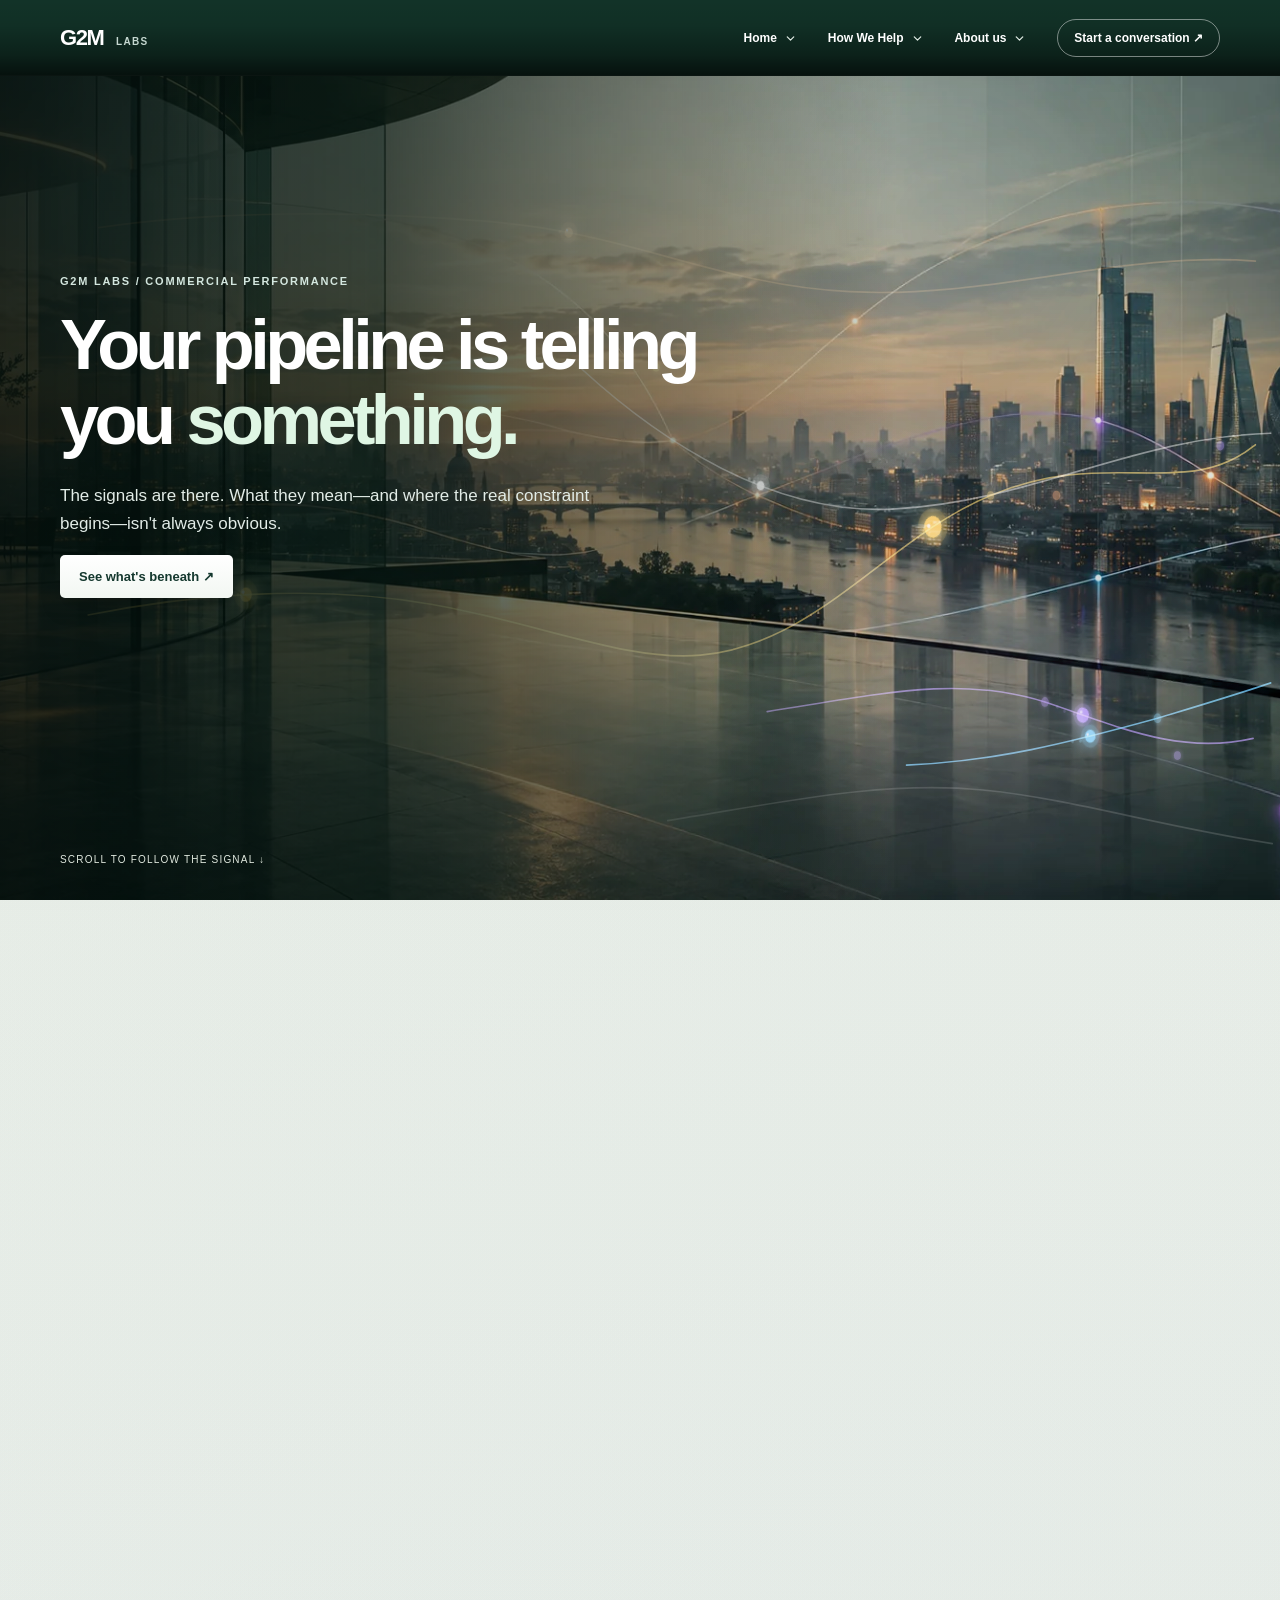
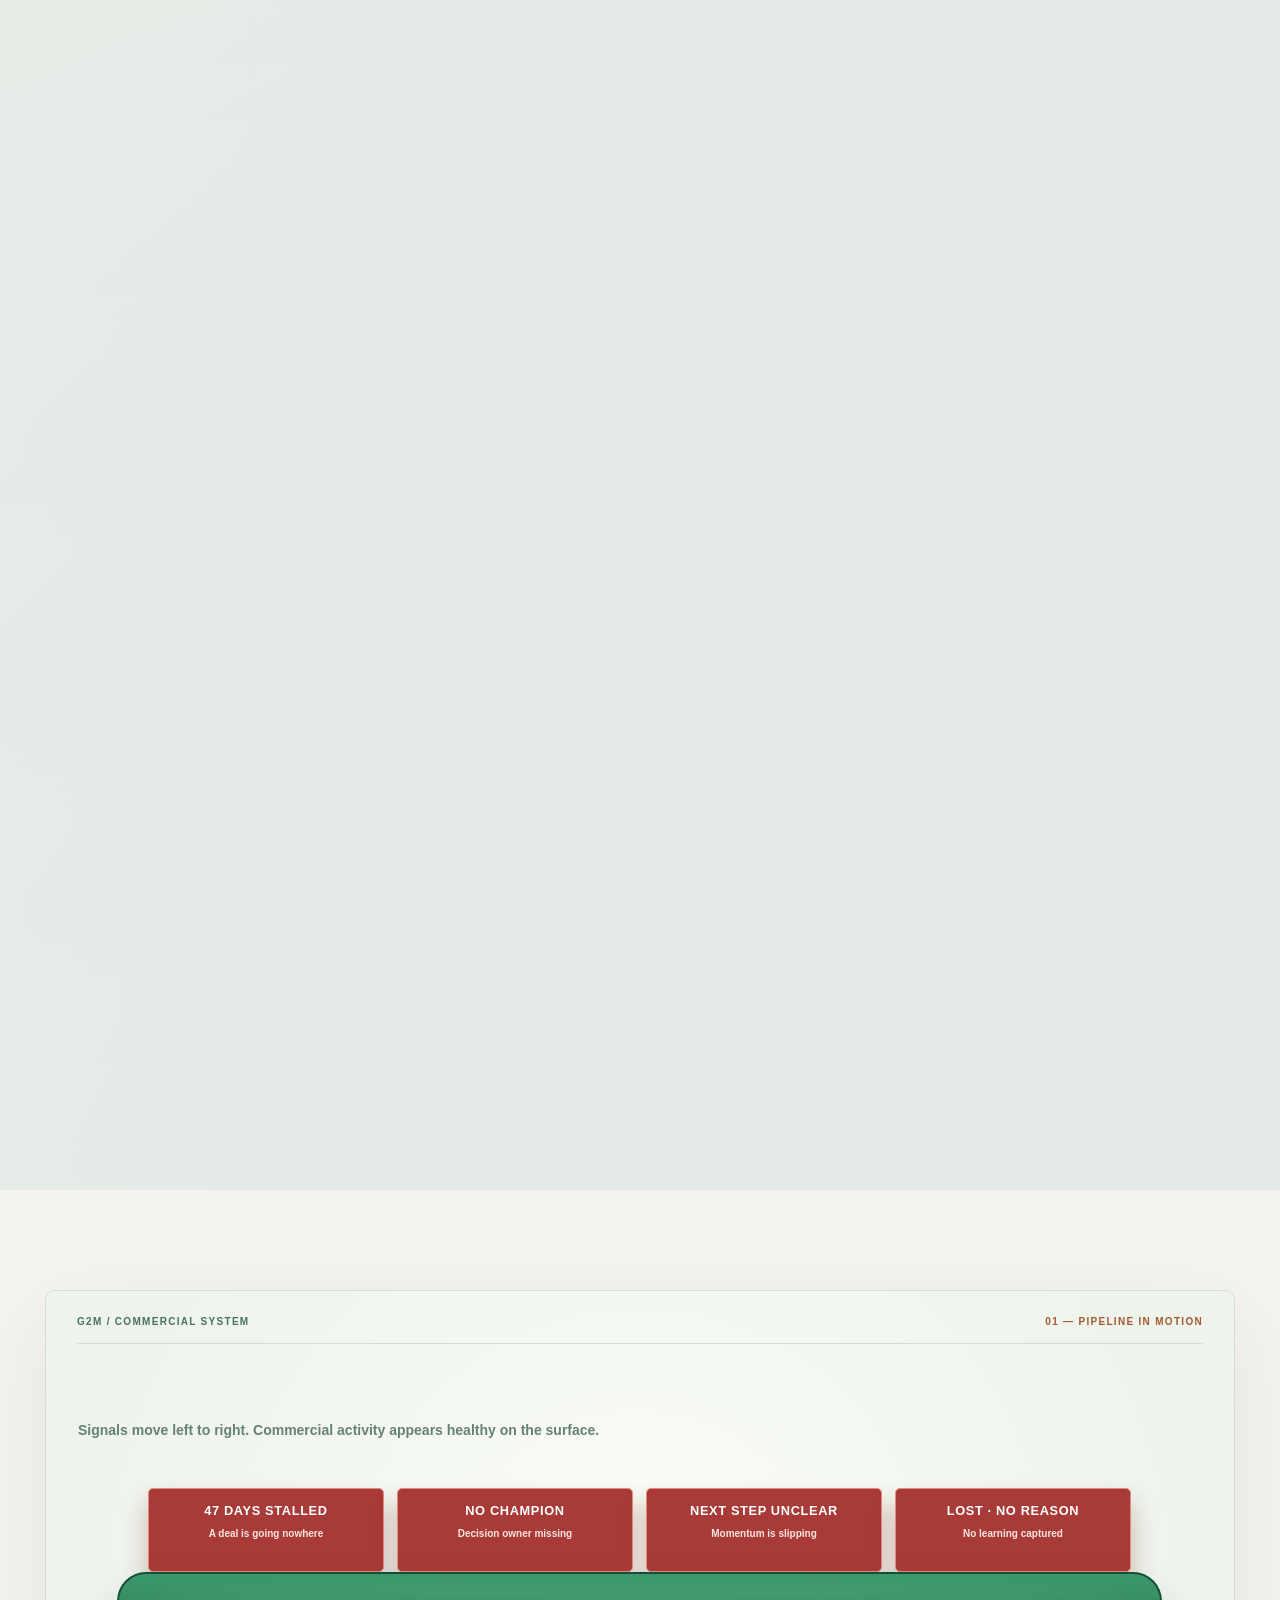
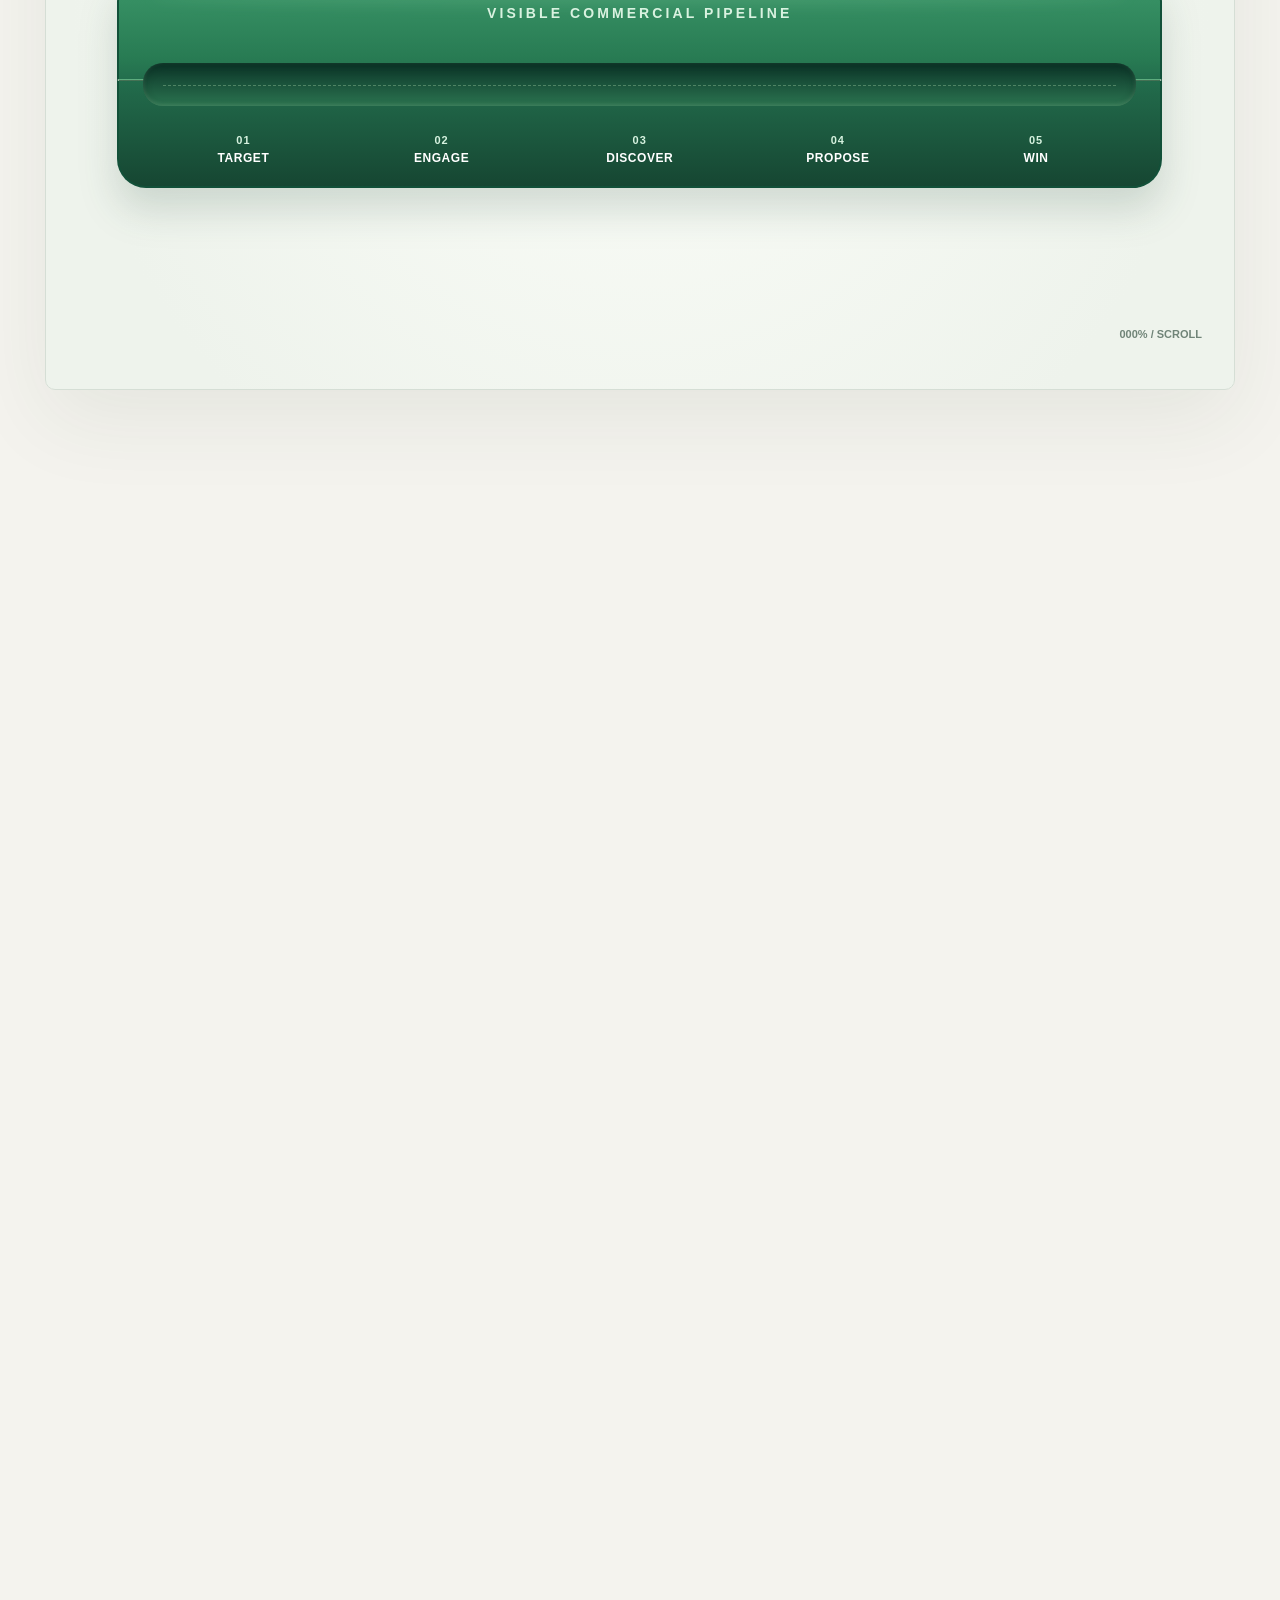
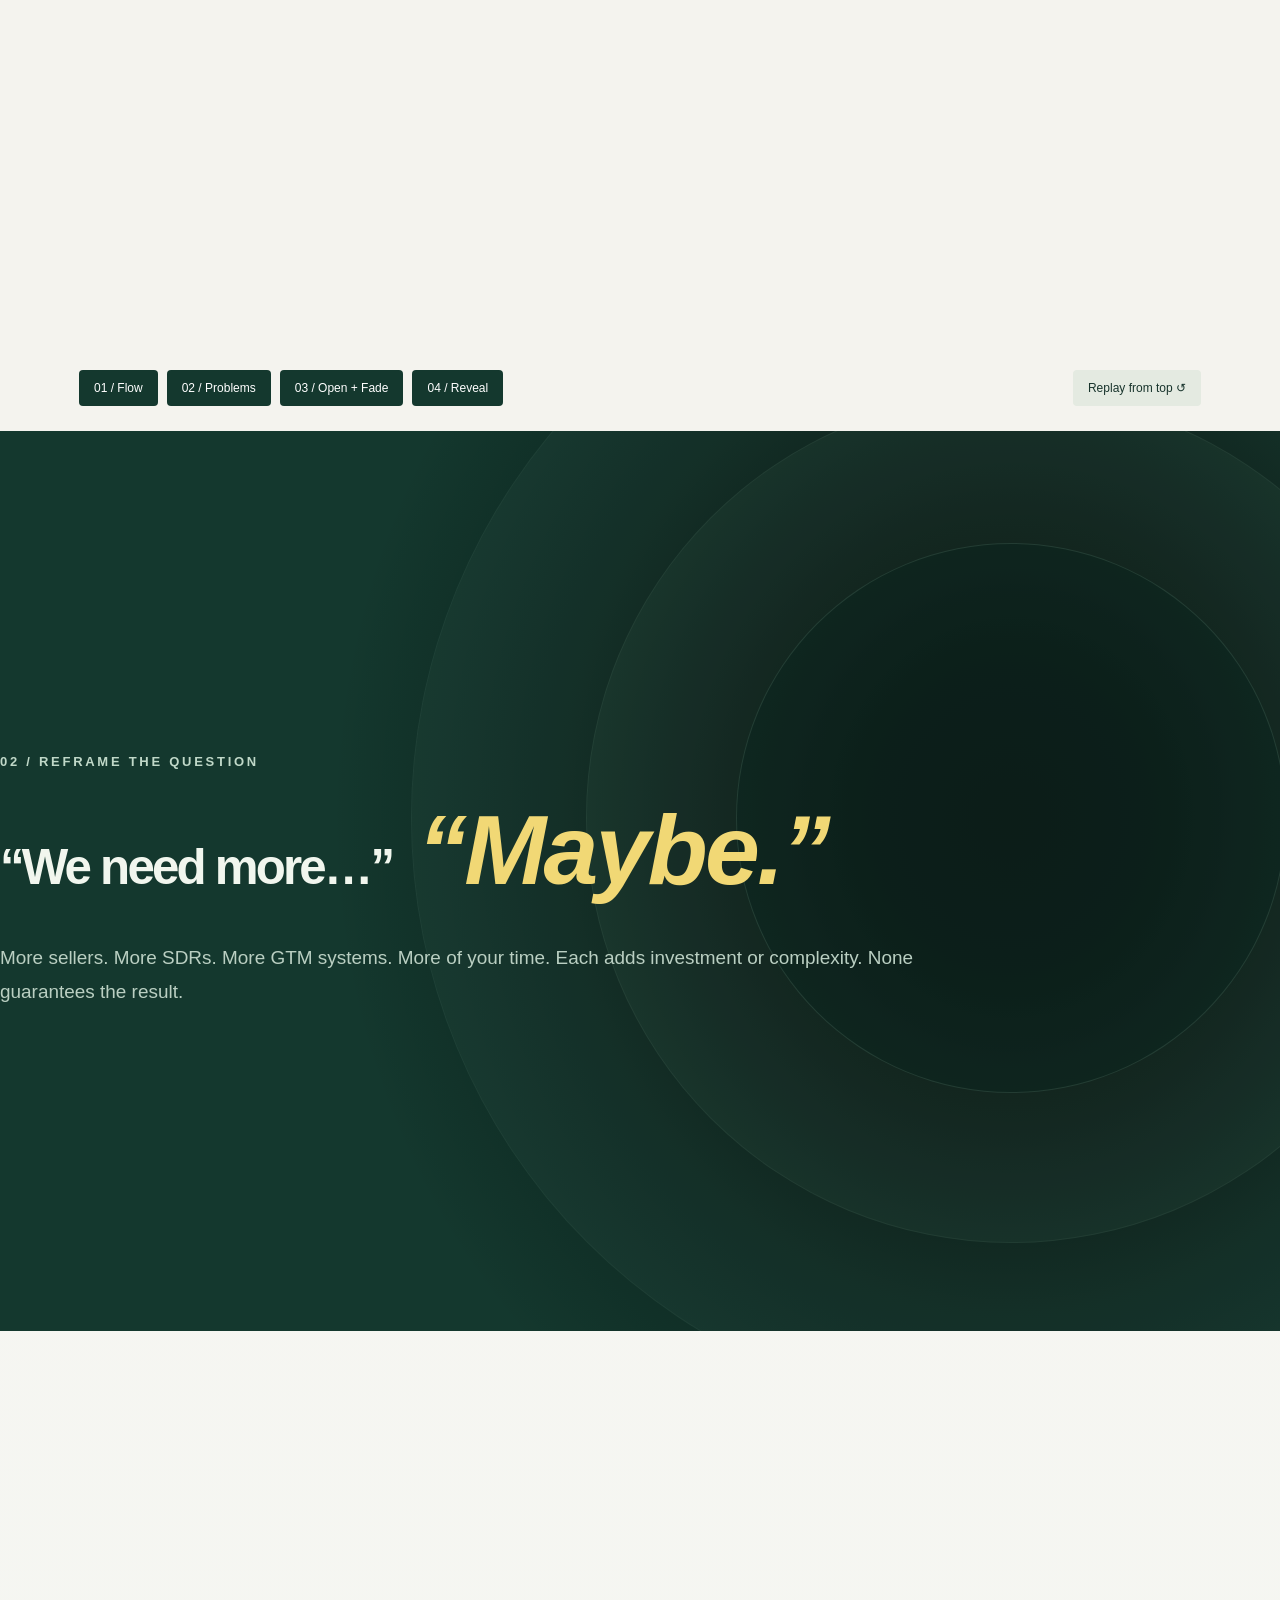
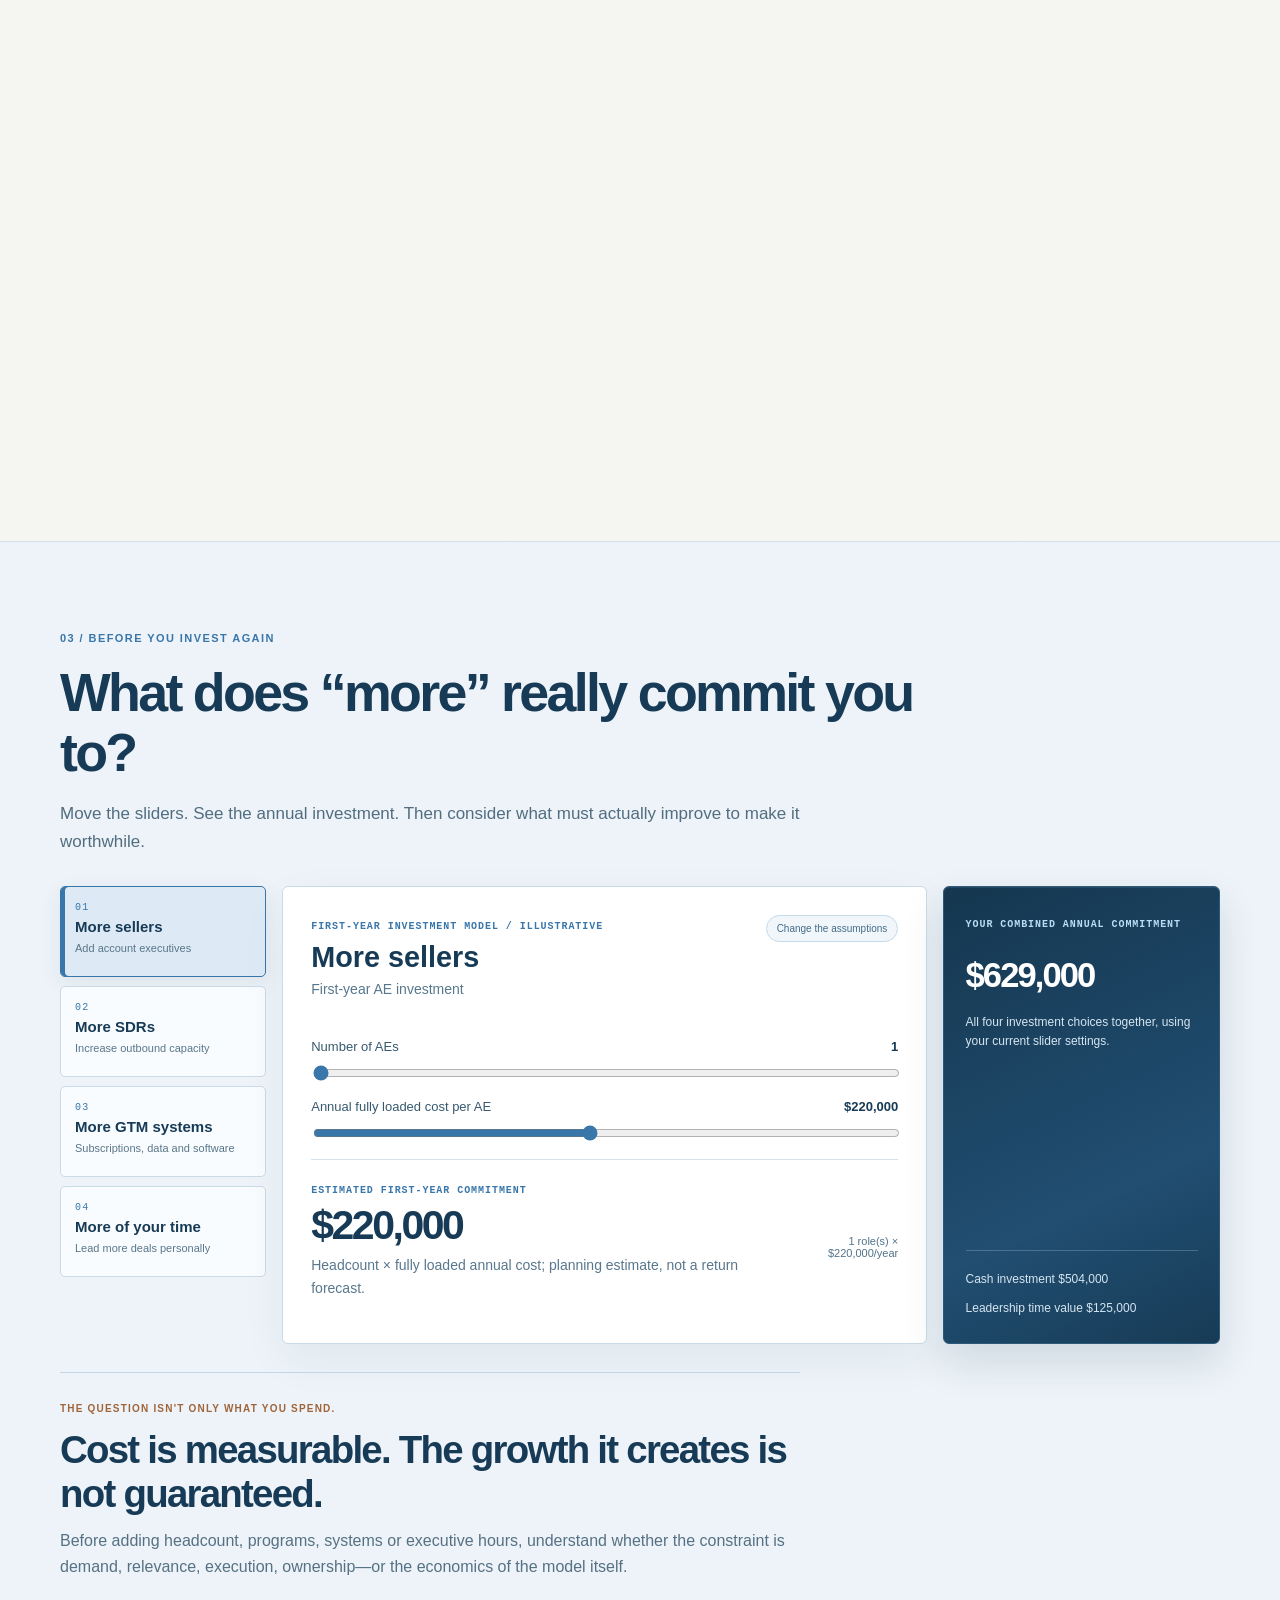
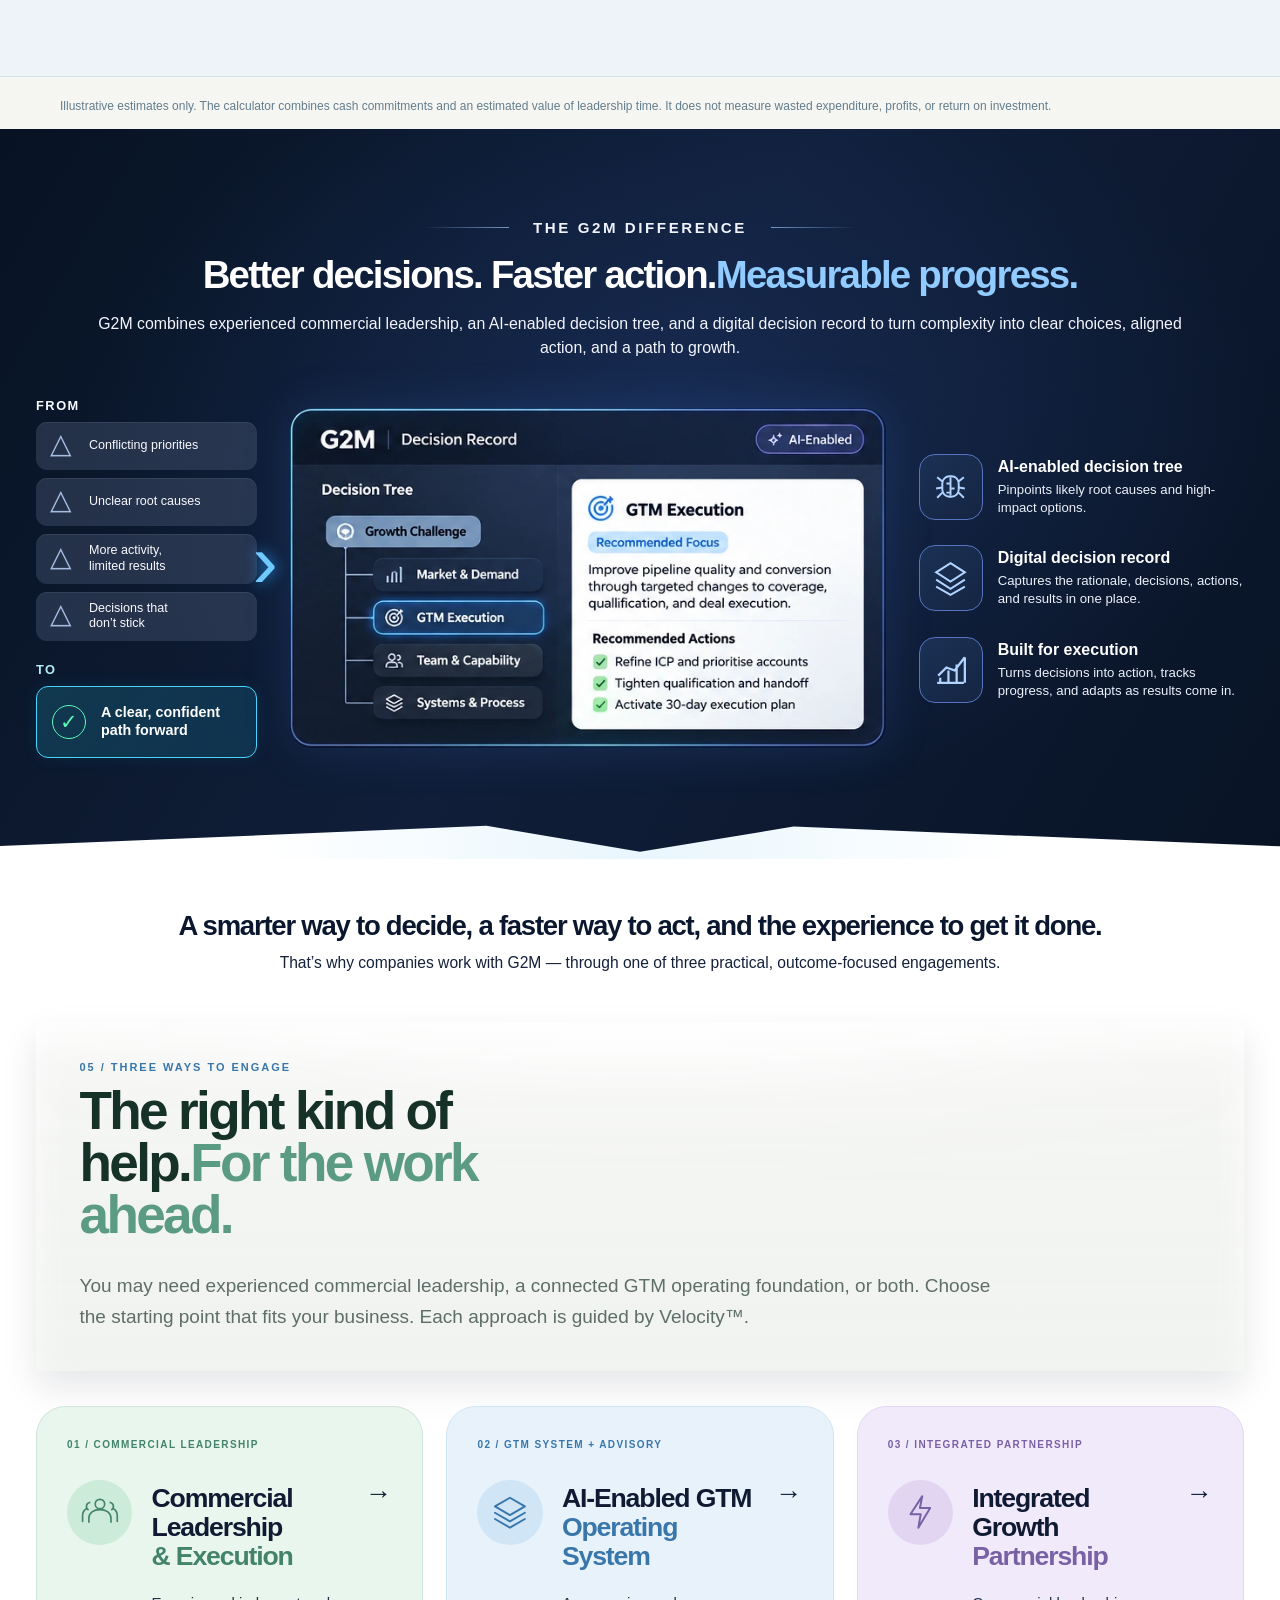
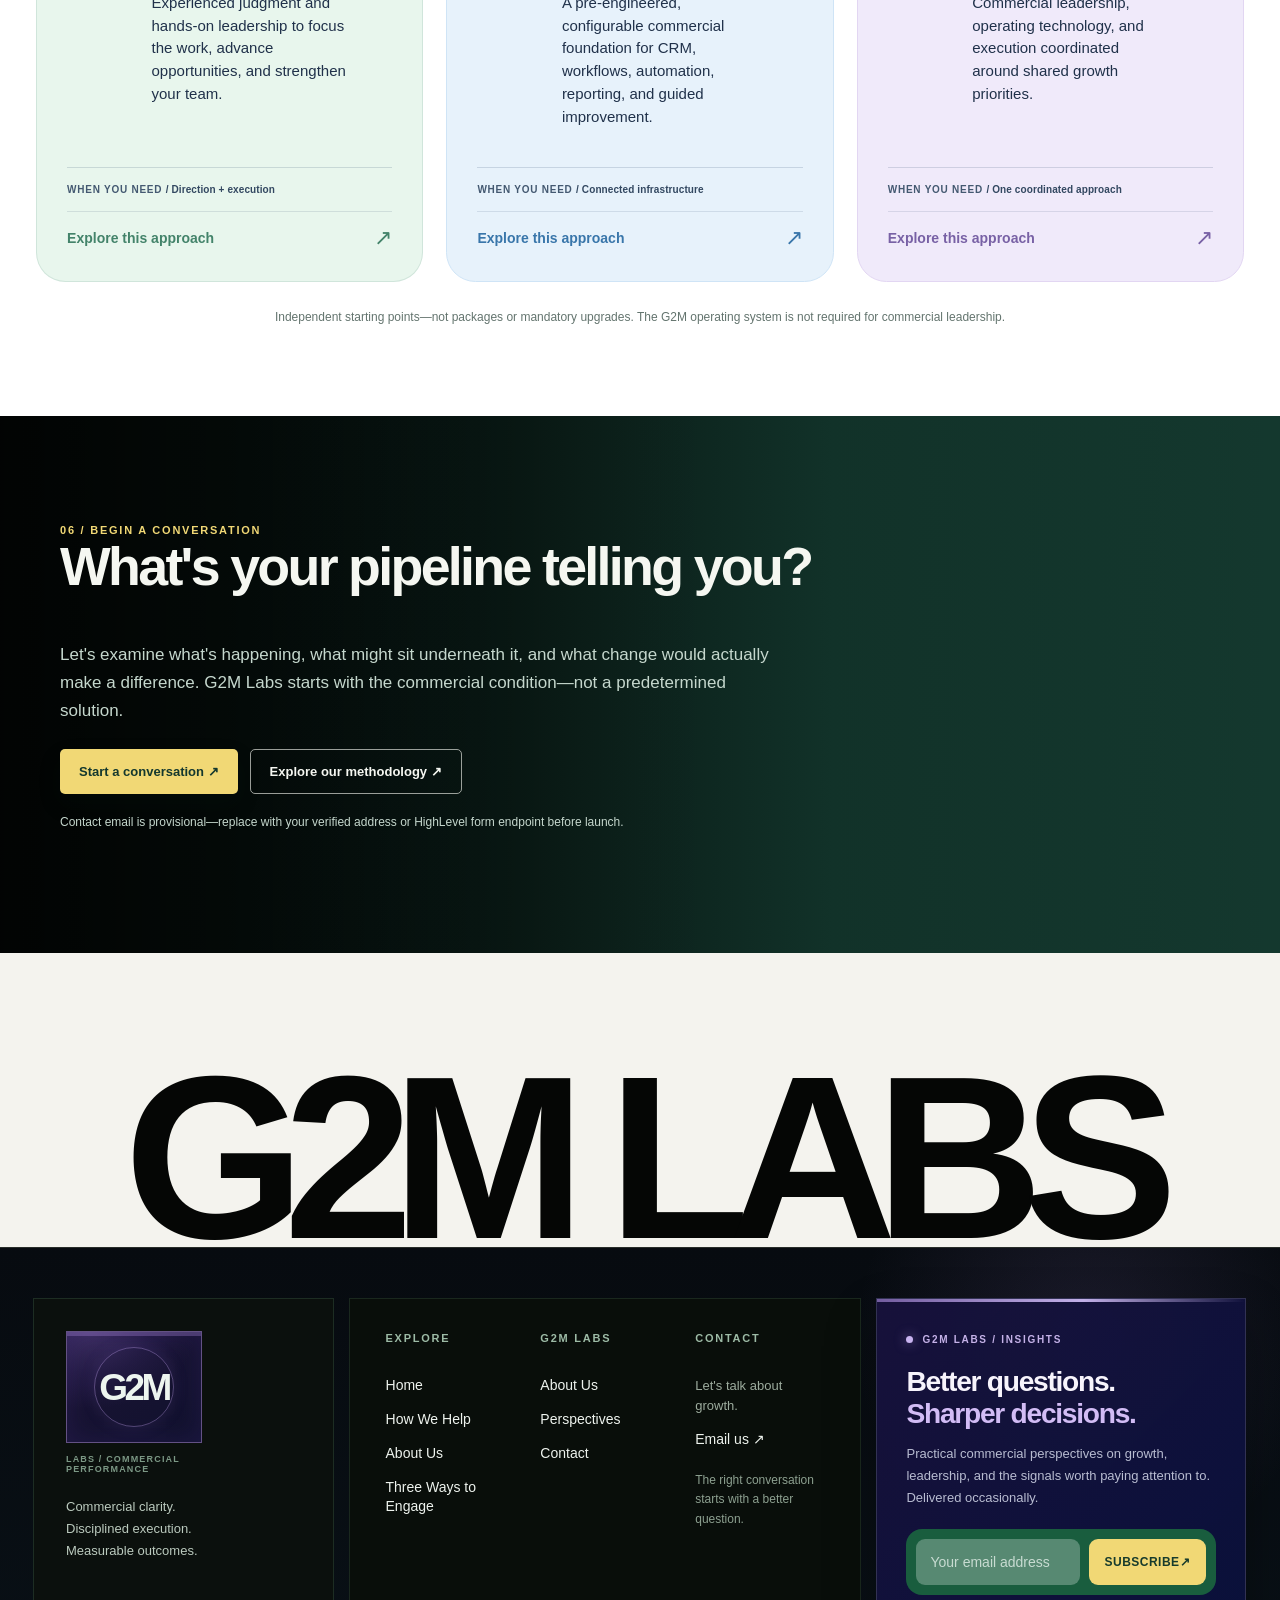
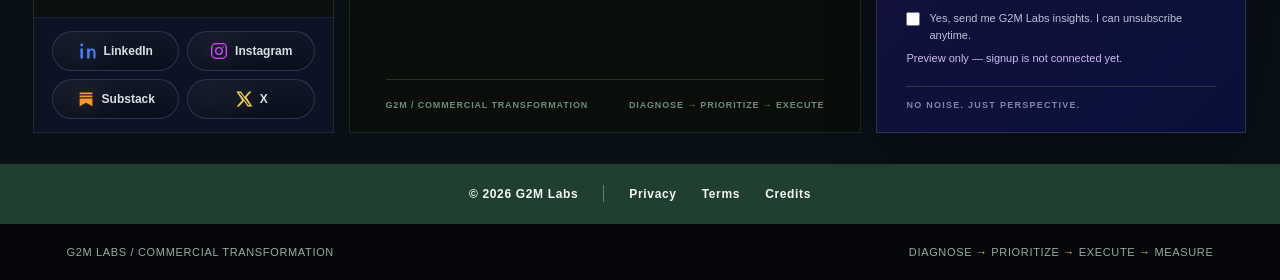
==== commit 659575b1: "Full site update and fuinctionality." ====
--- a/index.html
+++ b/index.html
@@ -7,11 +7,11 @@
       content="G2M Labs helps growth-stage organizations understand commercial constraints, target the right interventions, and improve repeatable growth."
       name="description"/>
       <title>G2M Labs | Commercial Growth</title>
-      <link href="styles.css" rel="stylesheet"/>
-      <link href="velocity-bridge.css" rel="stylesheet"/>
-      <link href="nav-dropdown.css" rel="stylesheet"/>
-      <link href="offering-cards.css" rel="stylesheet"/>
-      <link href="visual-treatment.css" rel="stylesheet"/>
+      <link href="styles.css?v=36.9" rel="stylesheet"/>
+      <link href="velocity-bridge.css?v=36.9" rel="stylesheet"/>
+      <link href="nav-dropdown.css?v=36.9" rel="stylesheet"/>
+      <link href="offering-cards.css?v=36.9" rel="stylesheet"/>
+      <link href="visual-treatment.css?v=36.9" rel="stylesheet"/>
     <style id="g2m-social-icon-colors">
 /* STUDY 08 / Footer social icon color treatment inspired by editorial mega-menu reference */
 .footer-foundation-19 .footer-social-bar a{
@@ -59,9 +59,9 @@
 }
 
 </style>
-    <link href="difference-layout.css" rel="stylesheet"/>
-    <link href="hybrid-offer-cards.css" rel="stylesheet"/>
-    <link href="calculator-option2.css" rel="stylesheet"/>
+    <link href="difference-layout.css?v=36.9" rel="stylesheet"/>
+    <link href="hybrid-offer-cards.css?v=36.9" rel="stylesheet"/>
+    <link href="calculator-option2.css?v=36.9" rel="stylesheet"/>
   </head>
   <body class="home-page business-intelligence-study precision-energy-study">
     <!--
@@ -541,14 +541,8 @@
                 </div>
               </div>
             </div>
+            <!-- SCROLL PROGRESS ONLY: Duplicate narration permanently removed in V36.6. -->
             <div class="content">
-              <div class="content-copy">
-                <small id="narrativeIndex">01 / ACTIVITY</small>
-                <h3 id="narrativeTitle">
-                  The pipeline looks busy.</h3>
-                <p id="narrativeText">
-                  Signals move left to right. Commercial activity appears healthy on the surface.</p>
-              </div>
               <span class="counter" id="percent">000% / SCROLL</span>
             </div>
             <div class="progress" id="progress">
@@ -971,9 +965,9 @@
             <div aria-label="Follow G2M Labs" class="footer-social-bar">
               <!-- Replace temporary platform-homepage URLs with official G2M Labs profiles before launch. -->
               <a
-                aria-label="LinkedIn — G2M profile URL pending" class="social-linkedin"
-                href="https://www.linkedin.com/" rel="noopener noreferrer" target="_blank"
-                title="LinkedIn (profile URL to be added)">
+                aria-label="G2M Labs on LinkedIn" class="social-linkedin"
+                href="https://www.linkedin.com/company/g2mlabs" rel="noopener noreferrer" target="_blank"
+                title="Visit G2M Labs on LinkedIn">
               <svg aria-hidden="true" fill="currentColor" viewbox="0 0 24 24">
                 <path d="M5.2 8.8H1.9V22h3.3V8.8ZM3.55 2A1.92 1.92 0 1 0 3.6 5.84 1.92 1.92 0 0 0 3.55 2ZM22 14c0-3.5-1.9-5.2-4.44-5.2a3.83 3.83 0 0 0-3.45 1.9V8.8h-3.3V22h3.3v-7.34c0-1.93.36-3.8 2.76-3.8 2.35 0 2.38 2.17 2.38 3.93V22H22V14Z">
                 </path>
@@ -1094,11 +1088,11 @@
     </footer>
     <!-- END SECTION 07 / FOUNDATION 23 FOOTER -->
     <!-- END SECTION 07 -->
-    <script defer="" src="offering-cards.js"></script>
-    <script defer="True" src="main.js">
+    <script defer="" src="offering-cards.js?v=36.9"></script>
+    <script defer="True" src="main.js?v=36.9">
 </script>
-    <script defer="" src="velocity-heading-scroll.js"></script>
-    <script defer="" src="nav-dropdown.js"></script>
-    <script defer="" src="footer-signup.js"></script>
+    <script defer="" src="velocity-heading-scroll.js?v=36.9"></script>
+    <script defer="" src="nav-dropdown.js?v=36.9"></script>
+    <script defer="" src="footer-signup.js?v=36.9"></script>
   </body>
 </html>
--- a/styles.css
+++ b/styles.css
@@ -1574,10 +1574,6 @@
 #pipeline .signal-caption{position:absolute;bottom:10%;left:7%;right:7%;display:flex;align-items:center;justify-content:space-between;gap:12px;color:#618474;font-size:11px}
 #pipeline .core-label{font-weight:750;color:#2d6b4b;letter-spacing:.12em}
 #pipeline .content{position:absolute;bottom:7%;left:32px;right:32px;z-index:5;display:flex;align-items:end;justify-content:space-between;gap:25px;pointer-events:none}
-#pipeline .content-copy{background:#f6f8f2e8;backdrop-filter:blur(6px);max-width:560px;border-left:3px solid #43836a;padding:12px 18px}
-#pipeline .content-copy small{color:#4c9168;font-size:10px;letter-spacing:.14em;font-weight:750}
-#pipeline .content-copy h3{font-size:20px;letter-spacing:-.04em;margin:5px 0}
-#pipeline .content-copy p{font-size:12px;color:#62776c;margin:0;line-height:1.55}
 #pipeline .progress{height:3px;position:absolute;bottom:0;left:0;background:var(--yellow);z-index:9;width:0}
 #pipeline .counter{font-size:11px;color:#708478;white-space:nowrap}
 #pipeline .controls{display:flex;gap:9px;align-items:center;flex-wrap:wrap}
@@ -1626,15 +1622,12 @@
 #pipeline .lever span{font-size:8px}
 #pipeline .signal-caption{display:none}
 #pipeline .content{bottom:4%;left:14px;right:14px}
-#pipeline .content-copy{padding:9px 11px}
-#pipeline .content-copy h3{font-size:16px}
-#pipeline .content-copy p{font-size:11px}
 #pipeline .counter{display:none}
 #pipeline .notes-grid{grid-template-columns:1fr}
 #pipeline .pulse{width:18px;height:6px}}
 @media (max-height:650px){#pipeline .stage-heading p{display:none}
 #pipeline .pipeline-zone{top:38%}
-#pipeline .content-copy p{display:none}}
+}
 @media (prefers-reduced-motion:reduce){#pipeline .pulse{animation:none;left:50%}
 #pipeline .story{height:auto}
 #pipeline .sticky{position:relative;height:700px}
@@ -2257,3 +2250,6 @@
   border-color:rgba(193,161,238,.36);
   box-shadow:0 0 17px rgba(152,108,218,.12);
 }
+
+/* V36.6: scroll progress stays at right; duplicate narrative panel removed. */
+#pipeline .content { justify-content: flex-end; }
